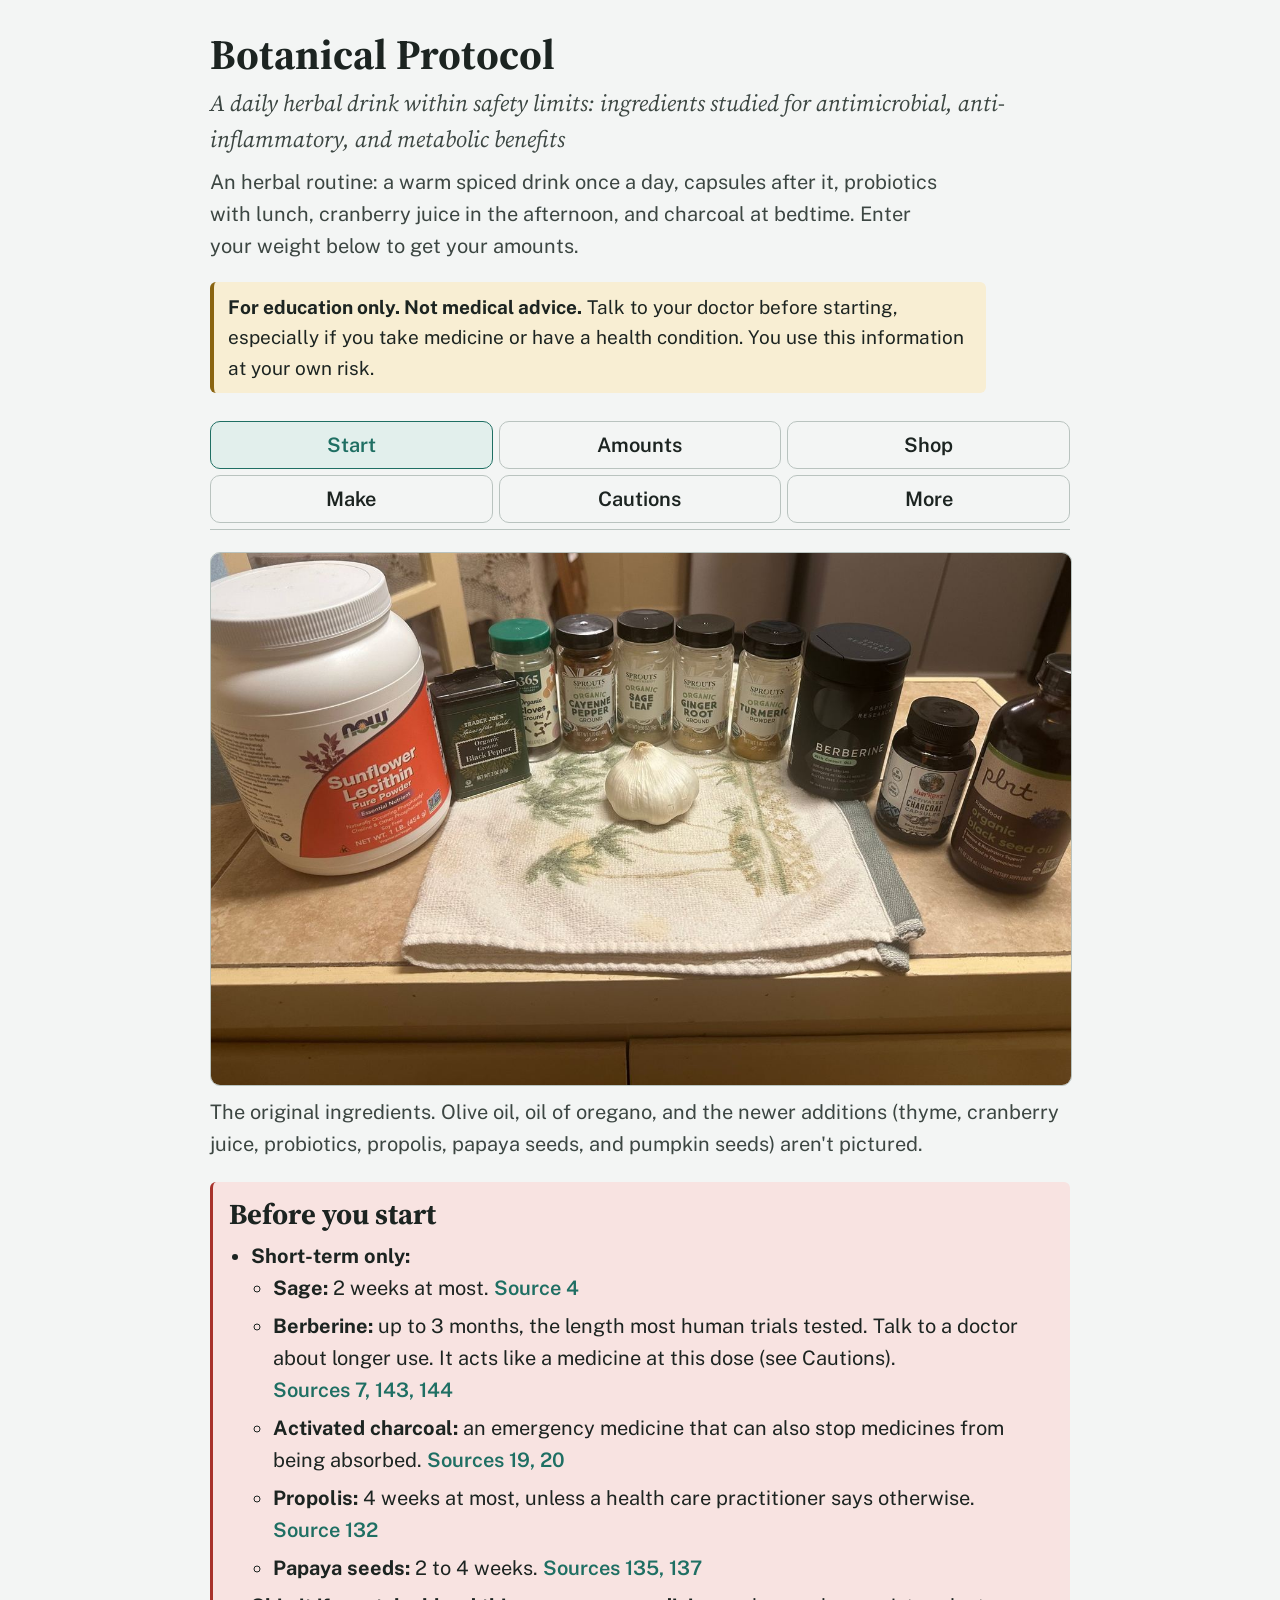
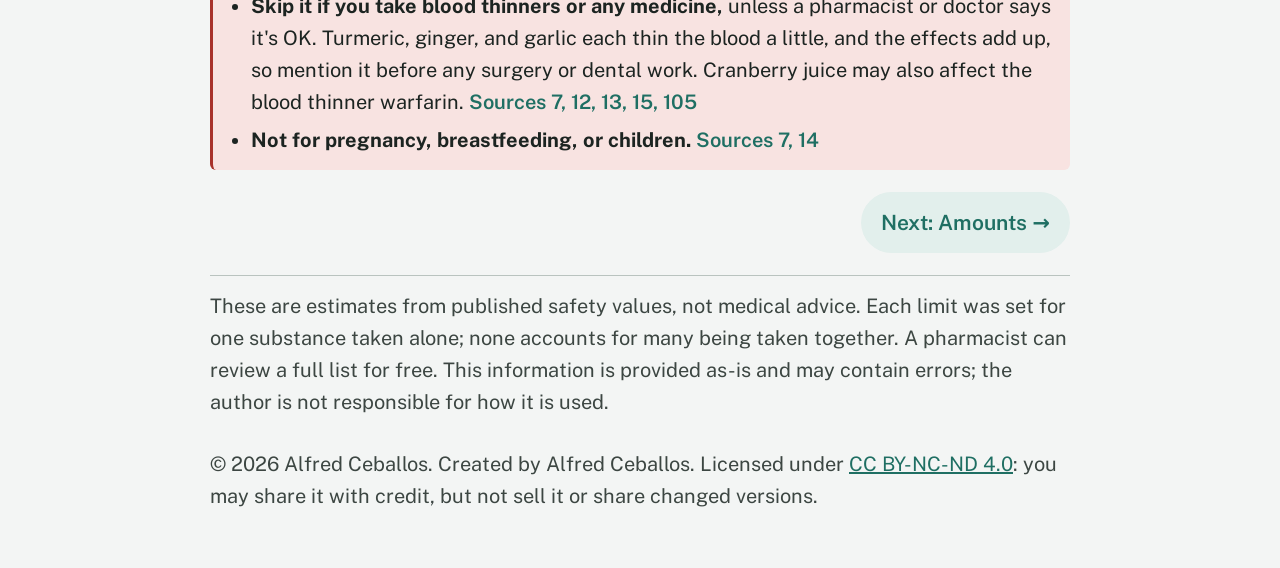
==== large-text.html @ ae33d04f "Remove the propolis mouse-data estimate and renumber sources Drops the Burdock (1998) 70 mg/day esti" ====
<!doctype html>
<html lang="en">
<head>
<meta charset="utf-8">
<meta name="viewport" content="width=device-width, initial-scale=1, viewport-fit=cover">
<style>:root{padding-top:env(safe-area-inset-top,0px);padding-bottom:env(safe-area-inset-bottom,0px)}body{margin:0}img{max-width:100%}[hidden]{display:none!important}</style>
<title>Botanical Protocol Large Text</title>
<meta name="claude:viewport-fit-sides" content="cover">
<link rel="preconnect" href="https://fonts.googleapis.com">
<link rel="preconnect" href="https://fonts.gstatic.com" crossorigin>
<link rel="stylesheet" href="https://fonts.googleapis.com/css2?family=Source+Serif+4:opsz,wght@8..60,600;8..60,700&family=Public+Sans:wght@400;500;600&family=JetBrains+Mono:wght@400;500&display=swap">
<style>
/* Layout: one narrow working column — weight control on top, summary, then one row per ingredient (input left, verdict right), sources at the end. */
:root {
  --bg: #f3f5f4;
  --surface: #ffffff;
  --fg: #1c2421;
  --muted: #5b6863;
  --line: #d9dfdc;
  --accent: #1f6f63;
  --accent-soft: #e2efec;
  --ok: #2f7d4a; --ok-bg: #e4f2e8;
  --near: #8a6410; --near-bg: #f8eed3;
  --over: #a8322b; --over-bg: #f8e3e1;
  --none: #5a4a8a; --none-bg: #ebe7f5;
  --food: #5b6863; --food-bg: #eceeed;
  --f-display: "Source Serif 4", Georgia, "Times New Roman", serif;
  --f-body: "Public Sans", system-ui, -apple-system, "Segoe UI", sans-serif;
  --f-mono: "JetBrains Mono", ui-monospace, Menlo, Consolas, monospace;
}
@media (prefers-color-scheme: dark) { :root:not([data-theme="light"]) {
  --bg: #121715; --surface: #1a211e; --fg: #e4ebe8; --muted: #9aa8a2; --line: #2c3632;
  --accent: #5fbfae; --accent-soft: #1f2f2b;
  --ok: #7fcf98; --ok-bg: #1d3125; --near: #e3bd5e; --near-bg: #3a3018;
  --over: #f08a82; --over-bg: #3d1f1d; --none: #b7a6ee; --none-bg: #2a2440;
  --food: #9aa8a2; --food-bg: #242c29; color-scheme: dark } }
:root[data-theme="dark"] {
  --bg: #121715; --surface: #1a211e; --fg: #e4ebe8; --muted: #9aa8a2; --line: #2c3632;
  --accent: #5fbfae; --accent-soft: #1f2f2b;
  --ok: #7fcf98; --ok-bg: #1d3125; --near: #e3bd5e; --near-bg: #3a3018;
  --over: #f08a82; --over-bg: #3d1f1d; --none: #b7a6ee; --none-bg: #2a2440;
  --food: #9aa8a2; --food-bg: #242c29; color-scheme: dark }

body { background: var(--bg); color: var(--fg); font-family: var(--f-body); font-size: 15px; line-height: 1.5; }
.wrap { max-width: 860px; margin: 0 auto; padding-block: 28px 56px; padding-left: max(16px, env(safe-area-inset-left, 0px)); padding-right: max(16px, env(safe-area-inset-right, 0px)); display: grid; gap: 22px; }
h1 { font-family: var(--f-display); font-size: clamp(1.7rem, 4vw, 2.3rem); line-height: 1.15; margin: 0; text-wrap: balance; }
h2 { font-family: var(--f-display); font-size: 1.25rem; margin: 0; }
p { margin: 0; }
.lede { color: var(--muted); max-width: 62ch; }
a { color: var(--accent); }
.mono { font-family: var(--f-mono); font-variant-numeric: tabular-nums; }

.weight { display: flex; flex-wrap: wrap; align-items: end; gap: 12px 20px; background: var(--surface); border: 1px solid var(--line); border-radius: 10px; padding: 16px; }
.field { display: grid; gap: 4px; }
.field label, .lbl { font-size: 0.72rem; letter-spacing: 0.08em; text-transform: uppercase; color: var(--muted); font-weight: 600; }
.stepper { display: inline-flex; align-items: stretch; }
.stepper input[type=number] { border-radius: 0; text-align: center; width: 5.2rem; -moz-appearance: textfield; appearance: textfield; }
.stepper input[type=number]::-webkit-inner-spin-button, .stepper input[type=number]::-webkit-outer-spin-button { -webkit-appearance: none; margin: 0; }
.stepbtn { font: inherit; font-size: 1.15rem; line-height: 1; min-width: 40px; min-height: 40px; border: 1px solid var(--line); background: var(--surface); color: var(--accent); cursor: pointer; padding: 0 10px; }
.stepbtn:first-child { border-radius: 6px 0 0 6px; border-right: 0; }
.stepbtn:last-child { border-radius: 0 6px 6px 0; border-left: 0; }
.stepbtn:hover { background: var(--accent-soft); }
.stepbtn:active { background: var(--accent-soft); }
input[type=number], select { font: inherit; font-family: var(--f-mono); font-size: 1rem; padding: 7px 10px; border: 1px solid var(--line); border-radius: 6px; background: var(--bg); color: var(--fg); width: 7.5rem; }
select { width: auto; }
input:focus-visible, select:focus-visible, button:focus-visible { outline: 2px solid var(--accent); outline-offset: 2px; }
.kgnote { color: var(--muted); font-size: 0.9rem; }
button.reset { font: inherit; font-size: 0.85rem; background: none; border: 1px solid var(--line); color: var(--fg); border-radius: 6px; padding: 7px 12px; cursor: pointer; }
button.reset:hover { border-color: var(--accent); }

.summary { display: flex; flex-wrap: wrap; gap: 8px; }
.alert { background: var(--over-bg); color: var(--fg); border-left: 3px solid var(--over); padding: 10px 14px; border-radius: 4px; font-size: 0.92rem; }
.alert strong { color: var(--over); }

.chip { display: inline-block; font-size: 0.75rem; font-weight: 600; padding: 2px 9px; border-radius: 999px; white-space: nowrap; }
.chip.ok { color: var(--ok); background: var(--ok-bg); }
.chip.near { color: var(--near); background: var(--near-bg); }
.chip.over { color: var(--over); background: var(--over-bg); }
.chip.none { color: var(--none); background: var(--none-bg); }
.chip.food { color: var(--food); background: var(--food-bg); }

.list { display: grid; gap: 0; background: var(--surface); border: 1px solid var(--line); border-radius: 10px; overflow: hidden; }
.row { display: grid; grid-template-columns: minmax(0, 15rem) minmax(0, 1fr); gap: 12px 24px; padding: 16px; border-top: 1px solid var(--line); }
.row:first-child { border-top: 0; }
.left { display: grid; gap: 6px; align-content: start; min-width: 0; }
.name { font-weight: 600; }
.compound { color: var(--muted); font-size: 0.85rem; }
.inrow { display: flex; align-items: center; gap: 8px; flex-wrap: wrap; }
.inrow input { width: 6rem; }
.unit { color: var(--muted); font-size: 0.9rem; }
.right { display: grid; gap: 8px; min-width: 0; }
.verdict { display: flex; align-items: baseline; gap: 10px; flex-wrap: wrap; }
.est { font-family: var(--f-mono); font-variant-numeric: tabular-nums; }
.lim { color: var(--muted); font-size: 0.88rem; }
.note { color: var(--muted); font-size: 0.86rem; max-width: 62ch; }
.src { font-size: 0.8rem; }

.bar { position: relative; height: 10px; background: var(--bg); border-radius: 5px; border: 1px solid var(--line); }
.bar .band { position: absolute; top: 0; bottom: 0; border-radius: 5px; opacity: 0.85; }
.bar .tick { position: absolute; top: -3px; bottom: -3px; width: 2px; background: var(--fg); border-radius: 1px; }
.bar .limit { position: absolute; top: -5px; bottom: -5px; width: 0; border-left: 2px dashed var(--muted); left: 66.6667%; }
.barlabels { display: flex; justify-content: space-between; font-size: 0.7rem; color: var(--muted); font-family: var(--f-mono); }
.barlabels span:nth-child(2) { position: relative; left: 16%; }

.steps { display: grid; gap: 14px; background: var(--surface); border: 1px solid var(--line); border-radius: 10px; padding: 18px; }
.steplist { margin: 0; padding-left: 1.4rem; display: grid; gap: 10px; max-width: 66ch; }
.steplist li::marker { font-family: var(--f-mono); color: var(--accent); font-weight: 500; }
.cautions { border-left: 3px solid var(--near); background: var(--near-bg); border-radius: 4px; padding: 12px 14px; display: grid; gap: 6px; }
.cautions h3 { margin: 0; font-size: 0.78rem; letter-spacing: 0.08em; text-transform: uppercase; color: var(--near); }
.cautions ul { margin: 0; padding-left: 1.1rem; display: grid; gap: 4px; font-size: 0.9rem; }
.sources { display: grid; gap: 10px; }
.cite { font-size: 0.78rem; color: var(--accent); white-space: nowrap; }
.buygrid { display: grid; grid-template-columns: repeat(auto-fit, minmax(min(100%, 220px), 1fr)); gap: 12px; }
.store { display: grid; gap: 4px; align-content: start; padding: 12px 14px; border: 1px solid var(--line); border-radius: 8px; background: var(--bg); }
.store ul { margin: 0; padding-left: 1.1rem; display: grid; gap: 3px; font-size: 0.92rem; }
.sources ol { margin: 0; padding-left: 1.2rem; display: grid; gap: 6px; font-size: 0.9rem; }
.how { font-size: 0.9rem; color: var(--muted); display: grid; gap: 6px; max-width: 70ch; }
.how table { border-collapse: collapse; font-size: 0.85rem; }
.how td, .how th { text-align: left; padding: 4px 12px 4px 0; border-bottom: 1px solid var(--line); }
.tablewrap { overflow-x: auto; }
.subtitle { font-family: var(--f-display); font-style: italic; font-size: 1.05rem; color: var(--muted); margin-top: -4px; }
.tag { display: inline-block; font-size: 0.68rem; font-weight: 600; letter-spacing: 0.04em; text-transform: uppercase; color: var(--near); background: var(--near-bg); border-radius: 4px; padding: 1px 6px; vertical-align: 2px; white-space: nowrap; }
.weightnote { font-size: 0.9rem; color: var(--accent); font-weight: 500; }
.before { display: grid; gap: 8px; border-left: 3px solid var(--over); background: var(--over-bg); border-radius: 6px; padding: 14px 16px; }
.before ul { margin: 0; padding-left: 1.1rem; display: grid; gap: 6px; }
.doses { display: grid; gap: 14px; }
.qty { color: var(--muted); font-family: var(--f-mono); font-size: 0.85rem; white-space: nowrap; }
.fold { border: 1px solid var(--line); border-radius: 10px; background: var(--surface); padding: 12px 16px; }
.fold > summary { cursor: pointer; font-family: var(--f-display); font-size: 1.15rem; font-weight: 600; color: var(--fg); }
.fold[open] > summary { margin-bottom: 10px; }
.rintro { display: grid; gap: 8px; font-size: 0.92rem; max-width: 70ch; margin-bottom: 12px; }
.legend { color: var(--muted); font-size: 0.85rem; line-height: 2; }
.rgrid { display: grid; gap: 12px; }
.rcard { border: 1px solid var(--line); border-radius: 8px; background: var(--bg); padding: 12px 14px; display: grid; gap: 8px; }
.rcard h3 { margin: 0; font-family: var(--f-display); font-size: 1.05rem; }
.rlist { list-style: none; margin: 0; padding: 0; display: grid; gap: 10px; }
.rlist li { display: grid; grid-template-columns: 5.2rem 4.6rem minmax(0, 1fr); gap: 4px 8px; align-items: start; font-size: 0.9rem; }
.rlist .topic { font-size: 0.72rem; letter-spacing: 0.06em; text-transform: uppercase; color: var(--muted); font-weight: 600; padding-top: 3px; }
.rlist .chip { justify-self: start; }
@media (max-width: 520px) { .rlist li { grid-template-columns: auto minmax(0, 1fr); } .rlist .finding { grid-column: 1 / -1; } }
.limits { display: grid; gap: 6px; background: var(--surface); border: 1px solid var(--line); border-radius: 10px; padding: 14px 16px; }
.limits h3 { margin: 0; font-family: var(--f-display); font-size: 1.1rem; }
.limits h4 { margin: 10px 0 0; font-size: 0.8rem; letter-spacing: 0.06em; text-transform: uppercase; color: var(--accent); }
.ltable { border-collapse: collapse; width: 100%; font-size: 0.9rem; }
.ltable th, .ltable td { text-align: left; vertical-align: top; padding: 8px 8px 8px 0; border-bottom: 1px solid var(--line); }
.ltable thead th { font-size: 0.72rem; letter-spacing: 0.06em; text-transform: uppercase; color: var(--muted); font-weight: 600; }
.ltable tr.grp th { padding-top: 14px; font-size: 0.78rem; color: var(--accent); font-weight: 600; border-bottom: 1px solid var(--accent-soft); }
.ltable .sub { font-size: 0.78rem; color: var(--muted); font-weight: 400; }
.ltable td:first-child { width: 45%; }
.lt3 td:first-child { width: 38%; }
.lt3 td:nth-child(2) { width: 24%; }
.calc .row { padding-inline: 0; }
.calc .list { border: 0; background: none; }
.sublist { margin: 4px 0 0; padding-left: 1.1rem; display: grid; gap: 4px; }
.serving { display: grid; gap: 10px; background: var(--accent-soft); border-radius: 8px; padding: 12px 14px; }
.sgroup ul { list-style: none; margin: 4px 0 0; padding: 0; display: grid; gap: 4px; }
.sgroup li { display: grid; grid-template-columns: 6rem minmax(0, 1fr); gap: 8px; }
.sgroup .amt { display: block; font-family: var(--f-mono); font-variant-numeric: tabular-nums; font-weight: 500; color: var(--fg); }
.serving .lbl { color: var(--accent); }
section.cautions { display: grid; gap: 8px; border-left: 3px solid var(--near); background: var(--near-bg); border-radius: 6px; padding: 14px 16px; }
section.cautions h2 { margin: 0; }
section.cautions ul { margin: 0; padding-left: 1.1rem; display: grid; gap: 6px; font-size: 0.92rem; }
a.src, .rlist a.src { display: inline-block; padding: 8px 6px; margin: -8px -6px; }
.photos { margin: 0; display: grid; gap: 10px; }
.photos img { display: block; max-width: 100%; height: auto; border-radius: 10px; border: 1px solid var(--line); background: var(--surface); }
.ph-main { width: 100%; }
.photos figcaption { font-size: 0.85rem; color: var(--muted); }
.ph-row { display: grid; grid-template-columns: minmax(0, 40%) minmax(0, 1fr); gap: 14px; align-items: center; }
.ph-side { width: 100%; }
.ph-cap { font-size: 0.9rem; color: var(--fg); }
@media (min-width: 760px) { .ph-row { grid-template-columns: 180px minmax(0, 1fr); } }
.topnotice { font-size: 0.95rem; max-width: 62ch; margin: 12px 0 0; padding: 10px 14px; background: var(--near-bg); border-left: 4px solid var(--near); border-radius: 6px; color: var(--fg); }
.credit { font-size: 0.85rem; color: var(--muted); margin-top: 8px; }
.disclaimer { font-size: 0.85rem; color: var(--muted); border-top: 1px solid var(--line); padding-top: 14px; }

@media (max-width: 620px) {
  .row { grid-template-columns: minmax(0, 1fr); }
}
@media (prefers-reduced-motion: no-preference) { .bar .band, .bar .tick { transition: left .2s, width .2s; } }

.topnav { min-width: 0; position: sticky; top: env(safe-area-inset-top, 0px); z-index: 20; background: var(--bg); border-bottom: 1px solid var(--line); padding: 6px 0; }
body::before { content: ""; position: fixed; inset: 0 0 auto; height: env(safe-area-inset-top, 0px); z-index: 30; background: var(--bg); }
.topnav ul { list-style: none; margin: 0; padding: 0; display: flex; justify-content: space-between; gap: 2px; overflow-x: auto; scrollbar-width: none; }
.topnav ul::-webkit-scrollbar { display: none; }
.topnav a, .topnav button { display: inline-flex; align-items: center; font: inherit; font-size: 0.82rem; font-weight: 600; color: var(--muted); text-decoration: none; padding: 0 6px; height: 40px; border-radius: 999px; white-space: nowrap; border: 0; background: none; cursor: pointer; }
.topnav a.on, .topnav button.on { background: var(--accent-soft); color: var(--accent); }
.topnav a:focus-visible, .topnav button:focus-visible { outline: 2px solid var(--accent); outline-offset: 1px; }
section[id], div[id="more"] { scroll-margin-top: calc(env(safe-area-inset-top, 0px) + 64px); }
.steplist { font-size: 1.02rem; }
.steplist li { line-height: 1.55; }
.sgroup li { font-size: 1rem; }
.totop { position: fixed; right: calc(16px + env(safe-area-inset-right, 0px)); bottom: calc(16px + env(safe-area-inset-bottom, 0px)); z-index: 25; width: 46px; height: 46px; border-radius: 50%; border: 1px solid var(--line); background: var(--surface); color: var(--accent); font-size: 1.3rem; box-shadow: 0 2px 10px rgba(0,0,0,.15); cursor: pointer; }
.js-tabs .panel:not(.show) { display: none; }
.panel { display: grid; gap: 22px; }
.morewrap { display: grid; gap: 22px; }
.morewrap > h2 { margin-bottom: -10px; }
.tabnext { justify-self: end; font: inherit; font-weight: 600; color: var(--accent); background: var(--accent-soft); border: 0; border-radius: 999px; padding: 10px 16px; cursor: pointer; }


/* ---- Large-text version ---- */
:root { --muted: #3c4642; --line: #b9c3bf; }
@media (prefers-color-scheme: dark) { :root:not([data-theme="light"]) { --muted: #c9d3cf; --line: #4a5752; } }
:root[data-theme="dark"] { --muted: #c9d3cf; --line: #4a5752; }
html { font-size: 20px; }
body { font-size: 20px; line-height: 1.6; }
h1 { font-size: 2.1rem; }
h2 { font-size: 1.45rem; }
.subtitle { font-size: 1.15rem; }
.credit, .note, .lim, .compound, .unit, .sub, .cite, .src, .legend, .photos figcaption, .disclaimer, .kgnote, .rlist li, .store ul, section.cautions ul, .before ul, .sublist { font-size: 1rem !important; }
.ltable, .ltable .sub { font-size: 1rem; }
.ltable thead th, .ltable tr.grp th, .lbl, .field label, .rlist .topic, .cautions h3, .limits h4 { font-size: 0.9rem !important; letter-spacing: 0.04em; }
.chip, .tag { font-size: 0.85rem !important; padding: 3px 10px; }
.cite, a.src { font-weight: 600; }
/* Navigation: two rows of large buttons instead of a scrolling strip */
.topnav ul { display: grid; grid-template-columns: repeat(3, minmax(0, 1fr)); gap: 6px; overflow: visible; }
.topnav a { justify-content: center; font-size: 1rem; height: 48px; padding: 0 4px; border: 1px solid var(--line); border-radius: 10px; color: var(--fg); }
.topnav a.on { border-color: var(--accent); }
section[id], div[id="more"] { scroll-margin-top: calc(env(safe-area-inset-top, 0px) + 130px); }
.topnav li { display: block; min-width: 0; }
.topnav a { display: flex; width: 100%; box-sizing: border-box; }
h1, h2, h3 { line-height: 1.25; }
/* Bigger controls */
.stepbtn { min-width: 52px; min-height: 52px; font-size: 1.5rem; }
.stepper input[type=number] { width: 5.5rem; font-size: 1.15rem; }
input[type=number], select, button.reset { font-size: 1.1rem; min-height: 52px; }
.tabnext { font-size: 1.05rem; padding: 14px 20px; }
.fold > summary { font-size: 1.25rem; padding: 6px 0; }
.totop { width: 56px; height: 56px; font-size: 1.6rem; }
/* Serving list: wider amount column */
.sgroup li { grid-template-columns: 7rem minmax(0, 1fr); font-size: 1.05rem; }
.steplist { font-size: 1.05rem; gap: 14px; }
/* Tables stack into cards on phones so nothing gets squeezed */
@media (max-width: 620px) {
  .ltable thead { display: none; }
  .ltable, .ltable tbody, .ltable tr, .ltable td { display: block; width: auto !important; }
  .ltable tr { padding: 12px 0; border-bottom: 1px solid var(--line); }
  .ltable td { border: 0; padding: 2px 0; }
  .ltable td:first-child { font-weight: 700; font-size: 1.05rem; }
  .lt3 tr { display: grid; grid-template-columns: 1fr 1fr; gap: 4px 12px; }
  .lt3 td:first-child { grid-column: 1 / -1; }
  .lt3 td:nth-child(2)::before { content: "Suggested"; }
  .lt3 td:nth-child(3)::before { content: "Maximum"; }
  .ltable:not(.lt3) td:nth-child(2)::before { content: "Suggested"; }
  .ltable td:nth-child(n+2)::before { display: block; font-size: 0.85rem; font-weight: 600; text-transform: uppercase; letter-spacing: 0.04em; color: var(--muted); }
  .rlist li { grid-template-columns: auto minmax(0, 1fr); }
  .rlist .finding { grid-column: 1 / -1; }
}

</style>
</head>
<body>

<div class="wrap">
  <header style="display:grid;gap:8px">
    <h1>Botanical Protocol</h1>
    <p class="subtitle">A daily herbal drink within safety limits: ingredients studied for antimicrobial, anti-inflammatory, and metabolic benefits</p>
    <p class="lede">An herbal routine: a warm spiced drink once a day, capsules after it, probiotics with lunch, cranberry juice in the afternoon, and charcoal at bedtime. Enter your weight below to get your amounts.</p>
    <p class="topnotice"><strong>For education only. Not medical advice.</strong> Talk to your doctor before starting, especially if you take medicine or have a health condition. You use this information at your own risk.</p>
  </header>
  <nav class="topnav" aria-label="Sections"><ul role="tablist"><li><a href="#start" data-tab="start" role="tab">Start</a></li><li><a href="#doses" data-tab="doses" role="tab">Amounts</a></li><li><a href="#buy" data-tab="buy" role="tab">Shop</a></li><li><a href="#instructions" data-tab="instructions" role="tab">Make</a></li><li><a href="#cautions" data-tab="cautions" role="tab">Cautions</a></li><li><a href="#more" data-tab="more" role="tab">More</a></li></ul></nav>
  <div class="panel" data-panel="start">
  <figure class="photos" aria-label="Ingredient photos">
    <img class="ph-main" src="[data-uri]" width="1400" height="865" alt="The protocol ingredients on a kitchen counter: sunflower lecithin, black pepper, ground cloves, cayenne, sage, ginger, turmeric, a garlic bulb, berberine, activated charcoal capsules, and black seed oil">
    <figcaption>The original ingredients. Olive oil, oil of oregano, and the newer additions (thyme, cranberry juice, probiotics, propolis, papaya seeds, and pumpkin seeds) aren't pictured.</figcaption>
  </figure>
  <section class="before" id="start" aria-label="Before you start">
    <h2>Before you start</h2>
    <ul>
      <li><strong>Short-term only:</strong>
        <ul class="sublist">
          <li><strong>Sage:</strong> 2 weeks at most. <span class="cite">Source 4</span></li>
          <li><strong>Berberine:</strong> up to 3 months, the length most human trials tested. Talk to a doctor about longer use. It acts like a medicine at this dose (see Cautions). <span class="cite">Sources 7, 143, 144</span></li>
          <li><strong>Activated charcoal:</strong> an emergency medicine that can also stop medicines from being absorbed. <span class="cite">Sources 19, 20</span></li>
          <li><strong>Propolis:</strong> 4 weeks at most, unless a health care practitioner says otherwise. <span class="cite">Source 132</span></li>
          <li><strong>Papaya seeds:</strong> 2 to 4 weeks. <span class="cite">Sources 135, 137</span></li>
        </ul>
      </li>
      <li><strong>Skip it if you take blood thinners or any medicine,</strong> unless a pharmacist or doctor says it's OK. Turmeric, ginger, and garlic each thin the blood a little, and the effects add up, so mention it before any surgery or dental work. Cranberry juice may also affect the blood thinner warfarin. <span class="cite">Sources 7, 12, 13, 15, 105</span></li>
      <li><strong>Not for pregnancy, breastfeeding, or children.</strong> <span class="cite">Sources 7, 14</span></li>
    </ul>
  </section>
  </div>

  <div class="panel" data-panel="doses">
  <section class="doses" id="doses">
    <div style="display:grid;gap:4px">
      <h2>Your weight and daily amounts</h2>
      <p class="lede">Enter your weight. Your amounts and the serving list in How to make it update to match.</p>
    </div>
  <noscript><p class="alert" style="border-left-color:var(--near);background:var(--near-bg)">Showing results for the default amounts at 150 lb. To change amounts, open this file in Safari or Chrome.</p></noscript>
  <section class="weight" aria-label="Body weight">
    <div class="field">
      <label for="w">Body weight</label>
      <input id="w" type="number" min="20" max="700" step="1" value="150">
    </div>
    <div class="field">
      <label for="wu">Unit</label>
      <select id="wu"><option value="lb" selected>lb</option><option value="kg">kg</option></select>
    </div>
    <p class="kgnote">= <span id="kg" class="mono">68.0</span> kg</p>
    <button class="reset" id="reset" type="button">Reset to defaults</button>
  </section>
  <section class="limits" aria-label="Your daily amounts">
    <h3>Your daily amounts</h3>
    <div class="tablewrap"><div id="limits"><!--pre:limits--><h4>Ingredients with a limit</h4><p class="note">Based on the weight above. Maximums assume the strongest spice, so they stay safe whatever the strength of your jar, and are rounded down to real spoon sizes. The suggested amount never goes above the maximum.</p><table class="ltable lt3"><thead><tr><th>Ingredient</th><th>Suggested daily amount</th><th>Daily maximum</th></tr></thead><tbody><tr><td>Turmeric <span class="cite">1, 2, 31</span></td><td><strong>1 tsp</strong></td><td><strong>1¼ tsp</strong><div class="sub">changes with your weight; black pepper boosts absorption, so this limit may need to be lower when they're combined</div></td></tr><tr><td>Clove <span class="cite">3, 25</span></td><td><strong>¼ tsp</strong></td><td><strong>½ tsp</strong><div class="sub">changes with your weight</div></td></tr><tr><td>Sage <span class="tag">Short-term</span> <span class="cite">4, 5</span></td><td><strong>⅛ tsp</strong></td><td><strong>¼ tsp</strong><div class="sub">2 weeks at most</div></td></tr></tbody></table><h4>Ingredients without an official limit</h4><p class="note">No official limit exists for these, so these are reasonable amounts, not limits.</p><table class="ltable"><thead><tr><th>Ingredient</th><th>Suggested daily amount</th></tr></thead><tbody><tr><td>Black pepper <span class="cite">6</span></td><td><strong>½ tsp</strong><div class="sub">normal food amount; boosts turmeric absorption</div></td></tr><tr><td>Cayenne <span class="cite">10, 30</span></td><td><strong>⅛–¼ tsp</strong><div class="sub">start with ⅛ tsp; burning or heartburn can start around ¼ tsp in sensitive people</div></td></tr><tr><td>Ginger <span class="cite">29</span></td><td><strong>½ tsp</strong><div class="sub">about 1 g, well tolerated in studies; heartburn became more common around 2 g a day</div></td></tr><tr><td>Black seed oil <span class="cite">8, 28</span></td><td><strong>1 tsp</strong><div class="sub">about 5 mL; the amount used in an 8-week trial</div></td></tr><tr><td>Oregano oil <span class="cite">9, 96</span></td><td><strong>Follow the label</strong><div class="sub">strength varies by brand; some also contain black seed oil and ginger, which add to the drink's amounts</div></td></tr><tr><td>Activated charcoal <span class="tag">Short-term</span> <span class="cite">19, 20</span></td><td><strong>Follow the label</strong><div class="sub">at bedtime, 2 hours from other doses</div></td></tr><tr><td>Garlic <span class="cite">12</span></td><td><strong>1 clove</strong><div class="sub">food amount</div></td></tr><tr><td>Olive or coconut oil <span class="cite">17</span></td><td><strong>1 tbsp</strong><div class="sub">food amount</div></td></tr><tr><td>Sunflower lecithin <span class="cite">27</span></td><td><strong>1 tbsp</strong><div class="sub">food amount</div></td></tr><tr><td>Thyme <span class="cite">26, 107, 109</span></td><td><strong>¾ tsp</strong><div class="sub">about 1 g; well below the European Medicines Agency's thyme tea amount (1–2 g, 3–4 times a day)</div></td></tr><tr><td>Berberine <span class="tag">3 months max</span> <span class="cite">7, 97, 143, 144</span></td><td><strong>500 mg</strong><div class="sub">one capsule. Acts like a medicine: drug-like effects begin at about 400 mg. No toxicity limit has been set for pure berberine; Europe's food safety agency (2026 draft) said no safe amount can be set yet</div></td></tr><tr><td>Propolis <span class="tag">4 weeks max</span> <span class="cite">132, 145, 147, 148</span></td><td><strong>1 serving</strong><div class="sub">follow the label (the product used here: 2 mL with 1,220 mg of liquid extract). No toxicity limit set; studies used 400–1,500 mg a day of powder or dry extract</div></td></tr><tr><td>S. boulardii <span class="cite">114, 119</span></td><td><strong>500 mg</strong><div class="sub">10 billion CFU, with lunch. No toxicity limit set; Health Canada allows labels up to 30 billion CFU (about 1,500 mg) for diarrhea from antibiotics</div></td></tr><tr><td>Lactobacillus plantarum <span class="cite">122, 124</span></td><td><strong>Follow the label</strong><div class="sub">with lunch; studies used 1–10 billion CFU a day. Results depend on the strain, so look for a named one, such as 299v</div></td></tr><tr><td>Pumpkin seeds <span class="cite">140</span></td><td><strong>Up to 20 g</strong><div class="sub">about 2½ tbsp shelled seeds, with lunch; the European Medicines Agency's daily amount for pumpkin seed</div></td></tr><tr><td>Cranberry juice <span class="cite">98, 99</span></td><td><strong>1 cup (8 oz)</strong><div class="sub">pure cranberry juice, no added sugar, no blends, in the afternoon; the FDA's amount for urinary tract infections</div></td></tr><tr><td>Papaya seeds <span class="tag">4 weeks max</span> <span class="cite">135</span></td><td><strong>10 g ground dried</strong><div class="sub">about 4 tsp (an estimate; weigh if you can), or roughly 20–30 g fresh seeds, in the morning, for 2 to 4 weeks; the amount used daily in a Kenyan trial</div></td></tr></tbody></table><!--/pre:limits--></div></div>
  </section>
  </section>
  </div>

  <div class="panel" data-panel="buy">
  <section class="steps" id="buy">
    <h2>Shopping list</h2>
    <p class="lede">Choose organic for everything. Not connected to or paid by any brand or store named here.</p>
    <div class="buygrid">
      <div class="store">
        <div class="lbl">Sprouts (organic Sprouts brand)</div>
        <ul>
          <li>Turmeric powder</li>
          <li>Black pepper</li>
          <li>Cayenne pepper</li>
          <li>Ginger powder</li>
          <li>Clove powder</li>
          <li>Sage powder <span class="tag">Short-term only</span></li>
          <li>Unrefined extra virgin olive oil or unrefined extra virgin coconut oil</li>
          <li>Fresh garlic</li>
          <li>Ground thyme</li>
          <li>Pure cranberry juice (100% cranberry, no added sugar, no blends)</li>
          <li>Papaya (for the seeds) <span class="tag">4 weeks max</span></li>
        </ul>
      </div>
      <div class="store">
        <div class="lbl">Vitamin Shoppe</div>
        <ul>
          <li>Sunflower lecithin (granules or powder)</li>
          <li>Organic black seed oil</li>
          <li>Activated charcoal <span class="tag">Short-term only</span></li>
        </ul>
      </div>
      <div class="store">
        <div class="lbl">Amazon</div>
        <ul>
          <li>Berberine (Solaray Berberine 500 mg) <span class="tag">3 months max</span></li>
          <li>Oregano oil (Sports Research Oil of Oregano with Black Cumin)</li>
          <li>Propolis (Vimergy Organic PropolisPure, liquid) <span class="tag">4 weeks max</span></li>
          <li>S. boulardii</li>
          <li>Lactobacillus plantarum (look for a named strain, such as 299v)</li>
        </ul>
      </div>
      <div class="store">
        <div class="lbl">Costco</div>
        <ul>
          <li>Organic pumpkin seeds</li>
        </ul>
      </div>
    </div>
  </section>
  </div>

  <div class="panel" data-panel="instructions">
  <section class="steps" id="instructions">
    <div style="display:grid;gap:4px">
      <h2>How to make it</h2>
      <p class="lede">Once a day. Take it with or without food.</p>
    </div>
    <div class="serving" id="serving"><!--pre:serving--><div class="sgroup"><div class="lbl">Your serving · in the cup</div><ul><li><span class="amt">1 tsp</span><span>turmeric powder</span></li><li><span class="amt">½ tsp</span><span>black pepper</span></li><li><span class="amt">⅛ tsp</span><span>cayenne pepper</span></li><li><span class="amt">½ tsp</span><span>ginger powder</span></li><li><span class="amt">¼ tsp</span><span>clove powder</span></li><li><span class="amt">⅛ tsp</span><span>sage powder <span class="tag">Short-term</span></span></li><li><span class="amt">¾ tsp</span><span>ground thyme</span></li><li><span class="amt">1 tbsp</span><span>sunflower lecithin (granules or powder)</span></li><li><span class="amt">1 tbsp</span><span>olive oil (or coconut oil)</span></li><li><span class="amt">1 tsp</span><span>black seed oil</span></li><li><span class="amt">1 cup</span><span>warm water, about 100°F (38°C)</span></li><li><span class="amt">1 clove</span><span>fresh garlic</span></li></ul></div><div class="sgroup"><div class="lbl">Right after the drink</div><ul><li><span class="amt">500 mg</span><span>berberine (one capsule) <span class="tag">3 months max</span></span></li><li><span class="amt">2 softgels</span><span>oregano oil (or as the label says)</span></li><li><span class="amt">1 serving</span><span>propolis liquid extract (2 mL) <span class="tag">4 weeks max</span></span></li><li><span class="amt">10 g</span><span>ground dried papaya seeds (about 4 tsp), or roughly 20–30 g fresh, blended into a smoothie <span class="tag">2–4 weeks</span></span></li></ul></div><div class="sgroup"><div class="lbl">With lunch · at least 4 hours after the drink</div><ul><li><span class="amt">500 mg</span><span>S. boulardii, capsule swallowed whole</span></li><li><span class="amt">1 capsule</span><span>Lactobacillus plantarum (or as the label says)</span></li><li><span class="amt">Up to 20 g</span><span>pumpkin seeds (about 2½ tbsp)</span></li></ul></div><div class="sgroup"><div class="lbl">Mid-afternoon</div><ul><li><span class="amt">1 cup</span><span>pure cranberry juice (8 oz)</span></li></ul></div><div class="sgroup"><div class="lbl">At bedtime</div><ul><li><span class="amt">2 capsules</span><span>activated charcoal, with a full glass of water <span class="tag">Short-term</span></span></li></ul></div><p class="note">Amounts match the weight entered above.</p><!--/pre:serving--></div>
    <ol class="steplist">
      <li><strong>Crush the garlic.</strong> Crush 1 clove and let it sit for 10 minutes. Researchers suggest this wait lets more of garlic's active compounds form. <span class="cite">Source 18</span></li>
      <li><strong>Combine the powders.</strong> Put the powders and sunflower lecithin from your serving list in a cup.</li>
      <li><strong>Make the slurry.</strong> Add the olive (or coconut) oil and black seed oil with a splash of the warm water. Stir into a smooth paste.</li>
      <li><strong>Add warm water.</strong> Pour in the rest of about 1 cup of warm water, ideally from a tea kettle, at about 100°F (38°C). It should feel warm, not hot, on your wrist. Stir well.</li>
      <li><strong>Add the garlic.</strong> Chop the rested garlic and stir it into the warm drink.</li>
      <li><strong>Drink right away.</strong> Stir as you drink, since the powders sink quickly.</li>
      <li><strong>Take the capsules and propolis.</strong> After the slurry, swallow the berberine capsule and oregano oil softgels whole, and take one serving of the propolis liquid.</li>
      <li><strong>Papaya seeds, for 2 to 4 weeks.</strong> Blend 10 g of ground dried seeds (about 4 tsp, an estimate; weigh if you can) or roughly 20 to 30 g of fresh, moist seeds into a smoothie in the morning, away from the probiotics. Stop after 4 weeks at most. <span class="cite">Source 135</span></li>
      <li><strong>With lunch, take the probiotics.</strong> At least 4 hours after the drink, swallow the S. boulardii and Lactobacillus plantarum capsules whole with a meal. A meal with some fat and fiber helps them survive, for example beans, oats, onions, or a banana with peanut butter. Eat the pumpkin seeds plain, in a smoothie, or as a snack. No study has tested these herbs with probiotics, so they're kept at least 4 hours apart to be safe. <span class="cite">Sources 128, 140</span></li>
      <li><strong>Mid-afternoon, drink the cranberry juice.</strong> One cup (8 oz) of pure cranberry juice, at least 2 hours before the bedtime charcoal. <span class="cite">Source 98</span></li>
      <li><strong>At bedtime, take the charcoal.</strong> Swallow the activated charcoal capsules with a full glass of water. Keep them at least 2 hours away from the morning dose, the lunch capsules, the cranberry juice, and any medicines, since charcoal can stop them from being absorbed. <span class="cite">Sources 19, 20</span></li>

    </ol>
  </section>
  </div>

  <div class="panel" data-panel="cautions">
  <section class="cautions" id="cautions">
    <h2>Cautions</h2>
    <ul>
      <li>If it upsets your stomach, take it with food. France's food safety agency lists stomach upset as a berberine risk. <span class="cite">Source 7</span></li>
      <li>Charcoal turns stools black, which can hide black stools caused by stomach bleeding. Watch instead for dizziness, weakness, stomach pain, or vomit that looks like blood or coffee grounds. <span class="cite">Sources 19, 21</span></li>
      <li>Stop and get checked for yellow skin or eyes (a possible sign of liver trouble), or severe stomach pain or vomiting. <span class="cite">Sources 12, 14, 30</span></li>
      <li><strong>Berberine acts like a medicine.</strong> France's food safety agency (ANSES) says drug-like effects, such as lower blood sugar, begin at about 400 mg a day, and the 500 mg dose is above that. Don't take it if you're pregnant, breastfeeding, or under 18, or have diabetes or liver or heart conditions, unless a doctor says it's OK. It can change how your body handles many medicines, so ask a pharmacist first if you take any. Black seed oil and propolis also lower blood sugar, and the effects can add up. Talk to a doctor before using it longer than 3 months. <span class="cite">Sources 7, 86, 143, 144, 147</span></li>
      <li><strong>Allergies:</strong> skip thyme if you're allergic to the mint family (oregano, sage, basil, lavender). Skip propolis if you're allergic to bees, bee products, poplar, or Peru balsam; reactions are more likely with asthma or eczema. Stop and get help right away for wheezing or swelling of the face, lips, or throat. <span class="cite">Sources 107, 132, 133</span></li>
      <li><strong>Probiotics (S. boulardii, Lactobacillus plantarum):</strong> skip them if you have a weak immune system, a central line (a tube into a vein), or a serious illness. Swallow the capsules whole, and don't open them near anyone who is seriously ill, since the yeast can spread through the air. Stop if stomach upset lasts more than 3 days. <span class="cite">Sources 119, 120, 121, 127</span></li>
      <li><strong>Cranberry juice:</strong> ask a doctor first if you've had kidney stones. It doesn't replace treatment: if you think you have a urinary tract infection, see a doctor. <span class="cite">Sources 105, 106</span></li>
      <li><strong>Papaya seeds:</strong> not in pregnancy (seed extract caused miscarriage in rats). Men trying to conceive should skip them or keep the course short (long-term seed extract stopped sperm production in monkeys, which recovered after stopping). Not for young children without a doctor. <span class="cite">Sources 137, 138</span></li>
      <li><strong>Pumpkin seeds:</strong> large amounts can cause bloating or loose stools. <span class="cite">Source 140</span></li>
    </ul>
  </section>
  </div>

  <div class="panel" data-panel="more">
  <div id="more" class="morewrap">
    <h2>More</h2>
  <details class="fold research" id="research">
    <summary>What the research shows</summary>
    <div class="rintro">
      <p><strong>Most of this research is lab or animal work. It hasn't shown that this protocol treats infections in people.</strong> Lab results often use far stronger amounts than reach the body after swallowing.</p>
      <p class="legend"><span class="chip ok">Human</span> tested in people &nbsp; <span class="chip near">Animal</span> tested in animals &nbsp; <span class="chip none">Lab</span> tested on germs or cells in a dish</p>
    </div>
    <div class="rgrid">
      <div class="rcard">
        <h3>Berberine</h3>
        <ul class="rlist">
          <li><span class="topic">Parasites</span><span class="chip ok">Human</span><span class="finding">Two early non-randomized studies (1972, 1975) reported activity against <i>Giardia</i>, a gut parasite. A later review rated the giardiasis research overall as very poor quality. <a class="src" href="https://pubmed.ncbi.nlm.nih.gov/1096596/" target="_blank" rel="noopener">Source 32</a></span></li>
          <li><span class="topic">Parasites</span><span class="chip none">Lab</span><span class="finding">Damaged <i>Giardia</i>, <i>Entamoeba</i>, and <i>Trichomonas</i> parasites in lab cultures. <a class="src" href="https://pubmed.ncbi.nlm.nih.gov/1796883/" target="_blank" rel="noopener">Source 33</a></span></li>
          <li><span class="topic">Viruses</span><span class="chip near">Animal</span><span class="finding">Reduced flu virus in infected mice and in cell cultures. <a class="src" href="https://pubmed.ncbi.nlm.nih.gov/21660679/" target="_blank" rel="noopener">Source 34</a></span></li>
          <li><span class="topic">Bacteria</span><span class="chip ok">Human</span><span class="finding">Randomized trial, 165 adults: a single 400 mg dose reduced stool volume in <i>E. coli</i> diarrhea. The effect on cholera was slight. <a class="src" href="https://pubmed.ncbi.nlm.nih.gov/3549923/" target="_blank" rel="noopener">Source 35</a></span></li>
          <li><span class="topic">Bacteria</span><span class="chip ok">Human</span><span class="finding">Review of 13 trials (2,048 people): adding berberine to standard antibiotics raised <i>H. pylori</i> cure rates. The reviewers rated the trials' quality as low. <a class="src" href="https://onlinelibrary.wiley.com/doi/10.1155/2018/8716910" target="_blank" rel="noopener">Source 36</a></span></li>
          <li><span class="topic">Fungi</span><span class="chip none">Lab</span><span class="finding">Made fluconazole (an antifungal drug) work again against resistant <i>Candida</i> yeast in lab tests. <a class="src" href="https://pubmed.ncbi.nlm.nih.gov/16495278/" target="_blank" rel="noopener">Source 37</a></span></li>
          <li><span class="topic">Biofilm</span><span class="chip none">Lab</span><span class="finding">Blocked <i>Staph aureus</i> biofilm behavior in lab tests. <a class="src" href="https://pubmed.ncbi.nlm.nih.gov/36178801/" target="_blank" rel="noopener">Source 38</a></span></li>
        </ul>
      </div>
      <div class="rcard">
        <h3>Oregano oil (carvacrol)</h3>
        <ul class="rlist">
          <li><span class="topic">Parasites</span><span class="chip ok">Human</span><span class="finding">Small 2000 study of 14 adults with gut parasites, with no comparison group. Parasites cleared in some after 6 weeks of emulsified oregano oil. <a class="src" href="https://pubmed.ncbi.nlm.nih.gov/10815019/" target="_blank" rel="noopener">Source 39</a></span></li>
          <li><span class="topic">Viruses</span><span class="chip none">Lab</span><span class="finding">Oregano oil and carvacrol inactivated a norovirus stand-in (murine norovirus) in lab tests. <a class="src" href="https://pubmed.ncbi.nlm.nih.gov/24779581/" target="_blank" rel="noopener">Source 40</a></span></li>
          <li><span class="topic">Bacteria</span><span class="chip none">Lab</span><span class="finding">Killed <i>Staph aureus</i> and <i>Staph epidermidis</i> in lab tests. <a class="src" href="https://pubmed.ncbi.nlm.nih.gov/17374894/" target="_blank" rel="noopener">Source 41</a></span></li>
          <li><span class="topic">Fungi</span><span class="chip near">Animal</span><span class="finding">Carvacrol reduced <i>Candida</i> yeast in lab tests and in infected rats. <a class="src" href="https://pubmed.ncbi.nlm.nih.gov/15720571/" target="_blank" rel="noopener">Source 42</a></span></li>
          <li><span class="topic">Biofilm</span><span class="chip none">Lab</span><span class="finding">Oregano oil and carvacrol broke down <i>Staph</i> biofilms in lab tests. <a class="src" href="https://pubmed.ncbi.nlm.nih.gov/17374894/" target="_blank" rel="noopener">Source 41</a></span></li>
        </ul>
      </div>
      <div class="rcard">
        <h3>Garlic</h3>
        <ul class="rlist">
          <li><span class="topic">Parasites</span><span class="chip near">Animal</span><span class="finding">Garlic compounds killed <i>Giardia</i> in lab tests and reduced infection in infected animals. <a class="src" href="https://pubmed.ncbi.nlm.nih.gov/30374433/" target="_blank" rel="noopener">Source 43</a></span></li>
          <li><span class="topic">Viruses</span><span class="chip ok">Human</span><span class="finding">Cochrane review: one trial (146 people). Not enough evidence that garlic prevents or treats colds. <a class="src" href="https://primarycare.cochrane.org/sites/primarycare.cochrane.org/files/public/uploads/pearls/206_Insufficient%20evidence%20for%20garlic%20in%20prevention%20or%20treatment%20of%20the%20common%20cold.pdf" target="_blank" rel="noopener">Source 44</a></span></li>
          <li><span class="topic">Bacteria</span><span class="chip ok">Human</span><span class="finding">Garlic alone did not clear <i>H. pylori</i> in a human trial. <a class="src" href="https://pubmed.ncbi.nlm.nih.gov/10235193/" target="_blank" rel="noopener">Source 45</a></span></li>
          <li><span class="topic">Bacteria</span><span class="chip ok">Human</span><span class="finding">Review of trials: allicin added to standard antibiotics for <i>H. pylori</i>. <a class="src" href="https://pubmed.ncbi.nlm.nih.gov/31660038/" target="_blank" rel="noopener">Source 46</a></span></li>
          <li><span class="topic">Fungi</span><span class="chip ok">Human</span><span class="finding">As a skin cream, ajoene (a garlic compound) was tested against athlete's foot alongside the antifungal terbinafine. This was a cream, not garlic eaten. <a class="src" href="https://pubmed.ncbi.nlm.nih.gov/11050588/" target="_blank" rel="noopener">Source 47</a></span></li>
          <li><span class="topic">Biofilm</span><span class="chip ok">Human</span><span class="finding">Small pilot trial in cystic fibrosis: garlic capsules showed no clear benefit against <i>Pseudomonas</i>. <a class="src" href="https://pubmed.ncbi.nlm.nih.gov/20306535/" target="_blank" rel="noopener">Source 48</a></span></li>
          <li><span class="topic">Biofilm</span><span class="chip near">Animal</span><span class="finding">Garlic extract blocked bacterial signaling and helped mice clear <i>Pseudomonas</i> lung infections faster. <a class="src" href="https://pubmed.ncbi.nlm.nih.gov/16339933/" target="_blank" rel="noopener">Source 49</a></span></li>
        </ul>
      </div>
      <div class="rcard">
        <h3>Clove (eugenol)</h3>
        <ul class="rlist">
          <li><span class="topic">Parasites</span><span class="chip none">Lab</span><span class="finding">Clove oil and eugenol damaged <i>Giardia</i> in lab tests. <a class="src" href="https://pubmed.ncbi.nlm.nih.gov/21272580" target="_blank" rel="noopener">Source 50</a></span></li>
          <li><span class="topic">Viruses</span><span class="chip near">Animal</span><span class="finding">Eugenol slowed herpes virus in cell cultures and in mice. <a class="src" href="https://pubmed.ncbi.nlm.nih.gov/11054837/" target="_blank" rel="noopener">Source 51</a></span></li>
          <li><span class="topic">Bacteria</span><span class="chip none">Lab</span><span class="finding">Clove bud oil killed <i>Staph aureus</i> in lab tests. <a class="src" href="https://pubmed.ncbi.nlm.nih.gov/27617990/" target="_blank" rel="noopener">Source 52</a></span></li>
          <li><span class="topic">Fungi</span><span class="chip near">Animal</span><span class="finding">Clove given by mouth protected mice from oral and gut <i>Candida</i> infections. <a class="src" href="https://pubmed.ncbi.nlm.nih.gov/15711533/" target="_blank" rel="noopener">Source 53</a></span></li>
          <li><span class="topic">Biofilm</span><span class="chip none">Lab</span><span class="finding">Eugenol acted against <i>Candida auris</i> biofilms in lab tests. <a class="src" href="https://pubmed.ncbi.nlm.nih.gov/41623123/" target="_blank" rel="noopener">Source 54</a></span></li>
        </ul>
      </div>
      <div class="rcard">
        <h3>Black seed oil (thymoquinone)</h3>
        <ul class="rlist">
          <li><span class="topic">Parasites</span><span class="chip near">Animal</span><span class="finding">Black seed oil by mouth reduced schistosome worm infection in mice. <a class="src" href="https://pubmed.ncbi.nlm.nih.gov/27630048/" target="_blank" rel="noopener">Source 55</a></span></li>
          <li><span class="topic">Viruses</span><span class="chip ok">Human</span><span class="finding">Small study in hepatitis C patients in Egypt reported improvements while taking black seed. No placebo group. <a class="src" href="https://pubmed.ncbi.nlm.nih.gov/23674855/" target="_blank" rel="noopener">Source 56</a></span></li>
          <li><span class="topic">Bacteria</span><span class="chip ok">Human</span><span class="finding">Clinical trial: black seed plus an acid reducer cleared <i>H. pylori</i> in some patients, compared with standard triple therapy. <a class="src" href="https://pubmed.ncbi.nlm.nih.gov/20616418/" target="_blank" rel="noopener">Source 57</a></span></li>
          <li><span class="topic">Fungi</span><span class="chip none">Lab</span><span class="finding">Black seed and thymoquinone acted against skin fungi in lab tests. <a class="src" href="https://pubmed.ncbi.nlm.nih.gov/25442918/" target="_blank" rel="noopener">Source 58</a></span></li>
          <li><span class="topic">Biofilm</span><span class="chip none">Lab</span><span class="finding">Thymoquinone blocked bacterial biofilm formation in lab tests. <a class="src" href="https://pubmed.ncbi.nlm.nih.gov/21489272/" target="_blank" rel="noopener">Source 59</a></span></li>
        </ul>
      </div>
      <div class="rcard">
        <h3>Turmeric (curcumin)</h3>
        <ul class="rlist">
          <li><span class="topic">Parasites</span><span class="chip near">Animal</span><span class="finding">Review of mouse studies: curcumin reduced malaria parasites in mice. <a class="src" href="https://pubmed.ncbi.nlm.nih.gov/35293297/" target="_blank" rel="noopener">Source 60</a></span></li>
          <li><span class="topic">Parasites</span><span class="chip near">Animal</span><span class="finding">Turmeric and ginger extracts reduced <i>Giardia</i> in lab tests and in infected animals. <a class="src" href="https://pubmed.ncbi.nlm.nih.gov/26984104/" target="_blank" rel="noopener">Source 61</a></span></li>
          <li><span class="topic">Viruses</span><span class="chip none">Lab</span><span class="finding">Curcumin blocked the COVID-19 virus in cell cultures. <a class="src" href="https://pubmed.ncbi.nlm.nih.gov/34833991/" target="_blank" rel="noopener">Source 62</a></span></li>
          <li><span class="topic">Bacteria</span><span class="chip ok">Human</span><span class="finding">A curcumin-based one-week therapy failed to clear <i>H. pylori</i> in people. <a class="src" href="https://pubmed.ncbi.nlm.nih.gov/17493004/" target="_blank" rel="noopener">Source 63</a></span></li>
          <li><span class="topic">Fungi</span><span class="chip none">Lab</span><span class="finding">Turmeric extract acted against <i>Candida</i> yeast and its biofilms in lab tests. <a class="src" href="https://pubmed.ncbi.nlm.nih.gov/42409910/" target="_blank" rel="noopener">Source 64</a></span></li>
          <li><span class="topic">Biofilm</span><span class="chip none">Lab</span><span class="finding">Curcumin blocked biofilm formation by urinary-tract bacteria in lab tests. <a class="src" href="https://pubmed.ncbi.nlm.nih.gov/24262582/" target="_blank" rel="noopener">Source 65</a></span></li>
        </ul>
      </div>
      <div class="rcard">
        <h3>Ginger</h3>
        <ul class="rlist">
          <li><span class="topic">Parasites</span><span class="chip near">Animal</span><span class="finding">Ginger reduced schistosome worm infection in mice. <a class="src" href="https://pubmed.ncbi.nlm.nih.gov/21327992/" target="_blank" rel="noopener">Source 66</a></span></li>
          <li><span class="topic">Viruses</span><span class="chip none">Lab</span><span class="finding">Fresh ginger (not dried) blocked RSV, a cold-like virus, in human airway cells. Dried ginger, used in this protocol, did not work as well. <a class="src" href="https://pubmed.ncbi.nlm.nih.gov/23123794/" target="_blank" rel="noopener">Source 67</a></span></li>
          <li><span class="topic">Bacteria</span><span class="chip near">Animal</span><span class="finding">Ginger extract lowered <i>H. pylori</i> levels in infected gerbils. <a class="src" href="https://pubmed.ncbi.nlm.nih.gov/20376296/" target="_blank" rel="noopener">Source 68</a></span></li>
          <li><span class="topic">Fungi</span><span class="chip none">Lab</span><span class="finding">Gingerols blocked <i>Candida</i> growth and biofilms in lab tests. <a class="src" href="https://pubmed.ncbi.nlm.nih.gov/30211127/" target="_blank" rel="noopener">Source 69</a></span></li>
          <li><span class="topic">Biofilm</span><span class="chip none">Lab</span><span class="finding">Ginger extract blocked <i>Pseudomonas</i> biofilm formation in lab tests. <a class="src" href="https://pubmed.ncbi.nlm.nih.gov/24086697" target="_blank" rel="noopener">Source 70</a></span></li>
        </ul>
      </div>
      <div class="rcard">
        <h3>Thyme (thymol)</h3>
        <ul class="rlist">
          <li><span class="topic">Parasites</span><span class="chip near">Animal</span><span class="finding">Thyme extract by mouth cut <i>Trichinella</i> worms in mice: 79% fewer adult worms in the gut and 71% fewer larvae in muscle. The drug albendazole did better (94% and 91%). <a class="src" href="https://pmc.ncbi.nlm.nih.gov/articles/PMC4708024/" target="_blank" rel="noopener">Source 110</a></span></li>
          <li><span class="topic">Parasites</span><span class="chip near">Animal</span><span class="finding">Thyme extract by mouth sharply cut <i>Cryptosporidium</i>, a diarrhea-causing gut parasite, in rats, whether given before or after infection. <a class="src" href="https://link.springer.com/article/10.1007/s11259-022-10025-6" target="_blank" rel="noopener">Source 111</a></span></li>
          <li><span class="topic">Bacteria</span><span class="chip near">Animal</span><span class="finding">Thymol by mouth protected mice from a deadly <i>Salmonella</i> gut infection: 70% were alive at day 9, against none untreated. The doses were far higher than the thymol in ¾ tsp of thyme. <a class="src" href="https://www.frontiersin.org/articles/10.3389/fmicb.2018.01022/full" target="_blank" rel="noopener">Source 112</a></span></li>
          <li><span class="topic">Viruses</span><span class="chip none">Lab</span><span class="finding">Thymol slowed flu viruses and the COVID-19 virus in cell cultures. <a class="src" href="https://pubmed.ncbi.nlm.nih.gov/40596436/" target="_blank" rel="noopener">Source 113</a></span></li>
          <li><span class="topic">Biofilm</span><span class="chip none">Lab</span><span class="finding">Thymol broke down <i>Staph</i> biofilms in lab tests. <a class="src" href="https://pubmed.ncbi.nlm.nih.gov/17374894/" target="_blank" rel="noopener">Source 41</a></span></li>
        </ul>
      </div>
      <div class="rcard">
        <h3>Cranberry</h3>
        <ul class="rlist">
          <li><span class="topic">Bacteria</span><span class="chip ok">Human</span><span class="finding">Cochrane review of 50 trials (8,857 people): cranberry products cut urinary tract infections by about 30%. They helped women with repeat infections, children, and people after bladder procedures, but not pregnant women or nursing home residents. <a class="src" href="https://www.cochrane.org/CD001321/" target="_blank" rel="noopener">Source 99</a></span></li>
          <li><span class="topic">Bacteria</span><span class="chip ok">Human</span><span class="finding">522 adults with <i>H. pylori</i>: high-strength cranberry juice twice a day cleared it in 20% after 8 weeks, against 7% on placebo. Capsules did not work. <a class="src" href="https://doi.org/10.1111/jgh.15212" target="_blank" rel="noopener">Source 100</a></span></li>
          <li><span class="topic">Bacteria</span><span class="chip near">Animal</span><span class="finding">Mice that drank cranberry juice had fewer <i>E. coli</i> bacteria in the bladder during a urinary tract infection. <a class="src" href="https://www.frontiersin.org/articles/10.3389/fmicb.2017.00542/full" target="_blank" rel="noopener">Source 101</a></span></li>
          <li><span class="topic">Viruses</span><span class="chip ok">Human</span><span class="finding">45 adults who drank a cranberry beverage for 10 weeks had fewer cold and flu symptoms, but got sick just as often. <a class="src" href="https://pmc.ncbi.nlm.nih.gov/articles/PMC3878739" target="_blank" rel="noopener">Source 102</a></span></li>
          <li><span class="topic">Viruses</span><span class="chip none">Lab</span><span class="finding">A cranberry extract inactivated flu viruses in lab tests. <a class="src" href="https://www.frontiersin.org/articles/10.3389/fmicb.2018.01826/full" target="_blank" rel="noopener">Source 103</a></span></li>
          <li><span class="topic">Biofilm</span><span class="chip near">Animal</span><span class="finding">Cranberry compounds (PACs) reduced tooth-decay biofilm in lab tests and cavities in rats. They were applied to the teeth, not swallowed. <a class="src" href="https://doi.org/10.1159/000296306" target="_blank" rel="noopener">Source 104</a></span></li>
        </ul>
      </div>
      <div class="rcard">
        <h3>S. boulardii (probiotic yeast)</h3>
        <ul class="rlist">
          <li><span class="topic">Bacteria</span><span class="chip ok">Human</span><span class="finding">Review of 21 trials (4,780 people): cut diarrhea from antibiotics from 17% to 8% in adults and from 21% to 9% in children. <a class="src" href="https://doi.org/10.1111/apt.13344" target="_blank" rel="noopener">Source 114</a></span></li>
          <li><span class="topic">Bacteria</span><span class="chip ok">Human</span><span class="finding">Review of 6 trials (1,404 people): added to <i>H. pylori</i> treatment, it slightly raised cure rates (87% vs 83%) and cut side effects (22% vs 39%). <a class="src" href="https://www.frontiersin.org/journals/medicine/articles/10.3389/fmed.2024.1344702/pdf" target="_blank" rel="noopener">Source 115</a></span></li>
          <li><span class="topic">Bacteria</span><span class="chip near">Animal</span><span class="finding">Hamsters given live S. boulardii by mouth were protected from gut damage by <i>C. difficile</i>, including outbreak strains. <a class="src" href="https://pubmed.ncbi.nlm.nih.gov/27514478/" target="_blank" rel="noopener">Source 117</a></span></li>
          <li><span class="topic">Parasites</span><span class="chip ok">Human</span><span class="finding">65 adults with <i>Giardia</i>: the drug metronidazole plus S. boulardii left no cysts afterward, against 17% with the drug alone. <a class="src" href="https://pubmed.ncbi.nlm.nih.gov/16798698/" target="_blank" rel="noopener">Source 116</a></span></li>
          <li><span class="topic">Biofilm</span><span class="chip none">Lab</span><span class="finding">A fatty acid made by S. boulardii (capric acid) stopped <i>Candida</i> yeast from forming biofilms in lab tests. <a class="src" href="https://www.ncbi.nlm.nih.gov/pmc/articles/PMC2919387/" target="_blank" rel="noopener">Source 118</a></span></li>
        </ul>
      </div>
      <div class="rcard">
        <h3>Lactobacillus plantarum</h3>
        <ul class="rlist">
          <li><span class="topic">Viruses</span><span class="chip ok">Human</span><span class="finding">272 healthy adults took L. plantarum HEAL9 with a second strain for 12 weeks: fewer caught colds (55% vs 67%), and cold days dropped from 8.6 to 6.2. <a class="src" href="https://pubmed.ncbi.nlm.nih.gov/20803023/" target="_blank" rel="noopener">Source 122</a></span></li>
          <li><span class="topic">Viruses</span><span class="chip ok">Human</span><span class="finding">Cochrane review of 23 trials (6,950 people), including L. plantarum: probiotics meant about 24% fewer people got colds, and colds were about a day shorter. <a class="src" href="https://www.cochrane.org/CD006895/ARI_probiotics-preventing-acute-upper-respiratory-tract-infections" target="_blank" rel="noopener">Source 123</a></span></li>
          <li><span class="topic">Bacteria</span><span class="chip ok">Human</span><span class="finding">High-risk hospital patients taking L. plantarum 299v during antibiotics had far fewer <i>C. difficile</i> infections (0.11% vs 1.21% the year before). This compared two years; it was not a randomized trial. <a class="src" href="https://pmc.ncbi.nlm.nih.gov/articles/PMC4690078/" target="_blank" rel="noopener">Source 124</a></span></li>
          <li><span class="topic">Bacteria</span><span class="chip ok">Human</span><span class="finding">438 children on antibiotics: L. plantarum 299v did not reduce diarrhea (2.8% vs 4.1%). <a class="src" href="https://clinicaltrials.gov/study/NCT01940913" target="_blank" rel="noopener">Source 125</a></span></li>
          <li><span class="topic">Bacteria</span><span class="chip near">Animal</span><span class="finding">Mice given L. plantarum (strain ZFM4) by mouth had less <i>H. pylori</i>. It worked better when given before infection than after. <a class="src" href="https://frontiersin.org/journals/cellular-and-infection-microbiology/articles/10.3389/fcimb.2023.1320819/full" target="_blank" rel="noopener">Source 126</a></span></li>
        </ul>
      </div>
      <div class="rcard">
        <h3>Propolis</h3>
        <ul class="rlist">
          <li><span class="topic">Viruses</span><span class="chip ok">Human</span><span class="finding">124 adults in the hospital with COVID-19: adding 400 or 800 mg of green propolis by mouth for 7 days shortened the hospital stay (7 and 6 days, against 12). Patients knew which treatment they got. <a class="src" href="https://doi.org/10.1016/j.biopha.2021.111526" target="_blank" rel="noopener">Source 129</a></span></li>
          <li><span class="topic">Viruses</span><span class="chip ok">Human</span><span class="finding">295 healthy adults took 400 mg a day of a standardized propolis extract (Promunel) for 12 weeks and had 34% fewer days with cold-like symptoms. Reported by the ingredient's maker; the full study wasn't found. <a class="src" href="https://www.plthealth.com/hubfs/PLT%20Health/Product%20Catalog/Promunel/Promunel%20Sell%20Sheet%202025.pdf?hsLang=en" target="_blank" rel="noopener">Source 146</a></span></li>
          <li><span class="topic">Viruses</span><span class="chip near">Animal</span><span class="finding">Mice given propolis by mouth after a flu infection lost less weight, lived longer, and had less virus in the lungs, about as well as the flu drug oseltamivir. <a class="src" href="https://read.qxmd.com/read/18610553/anti-influenza-virus-activity-of-propolis-in-vitro-and-its-efficacy-against-influenza-infection-in-mice" target="_blank" rel="noopener">Source 130</a></span></li>
          <li><span class="topic">Bacteria</span><span class="chip ok">Human</span><span class="finding">18 people with <i>H. pylori</i> took propolis drops for 7 days. It did not clear the infection. <a class="src" href="https://pubmed.ncbi.nlm.nih.gov/17760728/" target="_blank" rel="noopener">Source 131</a></span></li>
        </ul>
      </div>
      <div class="rcard">
        <h3>Papaya seeds</h3>
        <ul class="rlist">
          <li><span class="topic">Parasites</span><span class="chip ok">Human</span><span class="finding">60 Nigerian children: one dose of about 4 g dried papaya seeds cleared parasites from the stool in 77%, against 17% without the seeds, checked 7 days later. <a class="src" href="https://journals.sagepub.com/doi/10.1089/jmf.2005.065" target="_blank" rel="noopener">Source 134</a></span></li>
          <li><span class="topic">Parasites</span><span class="chip ok">Human</span><span class="finding">Kenyan schoolchildren ate porridge with 10 g of ground papaya seeds once a day for about 8 weeks: roundworm (<i>Ascaris</i>) eggs fell 64%. Porridge with the drug albendazole cut them by 79%. <a class="src" href="https://bmccomplementmedtherapies.biomedcentral.com/articles/10.1186/s12906-018-2379-2" target="_blank" rel="noopener">Source 135</a></span></li>
          <li><span class="topic">Parasites</span><span class="chip near">Animal</span><span class="finding">Rats with a tapeworm given papaya seeds by mouth had 91% to 94% fewer worms. <a class="src" href="https://skhb.ipb.ac.id/?p=818" target="_blank" rel="noopener">Source 136</a></span></li>
        </ul>
      </div>
      <div class="rcard">
        <h3>Pumpkin seeds</h3>
        <ul class="rlist">
          <li><span class="topic">Parasites</span><span class="chip ok">Human</span><span class="finding">In China, 9 of 12 people with tapeworm who took pumpkin seeds alone passed the whole worm, after about 14 hours on average. A small group. <a class="src" href="https://manuscript.isc.ac/Inventory/10/1741841.htm" target="_blank" rel="noopener">Source 139</a></span></li>
          <li><span class="topic">Parasites</span><span class="chip near">Animal</span><span class="finding">Piglets given powdered pumpkin seeds had 97.5% fewer nodular worms, a gut roundworm. <a class="src" href="https://katalog.snk.sk/vufind/Record/2919776/Description" target="_blank" rel="noopener">Source 141</a></span></li>
          <li><span class="topic">Parasites</span><span class="chip near">Animal</span><span class="finding">Mice given pumpkin seed extract by mouth had 38% to 80% fewer gut roundworms, rising with the dose. <a class="src" href="https://mdpi.com/1422-0067/17/9/1456" target="_blank" rel="noopener">Source 142</a></span></li>
          <li><span class="topic">Parasites</span><span class="chip near">Animal</span><span class="finding">A related pumpkin species had no effect on a chicken tapeworm. <a class="src" href="https://www.ema.europa.eu/en/documents/herbal-report/final-assessment-report-cucurbita-pepo-l-semen_en.pdf" target="_blank" rel="noopener">Source 140</a></span></li>
        </ul>
      </div>
    </div>
  </details>

  <details class="fold research" id="benefits">
    <summary>Other studied benefits</summary>
    <div class="rintro">
      <p><strong>These are findings from studies of single ingredients, not of this protocol.</strong> Human trials mostly lasted 8 to 12 weeks or longer, often used concentrated extracts at higher doses, and studied people who already had the condition. Animal and lab results often use far stronger amounts than reach the body. Kitchen amounts taken for a short time aren't expected to produce the same results.</p>
      <p class="legend"><span class="chip ok">Human</span> tested in people &nbsp; <span class="chip near">Animal</span> tested in mice or rats &nbsp; <span class="chip none">Lab</span> tested on cells in a dish</p>
    </div>
    <div class="rgrid">
      <div class="rcard">
        <h3>Berberine</h3>
        <ul class="rlist">
          <li><span class="topic">Blood sugar</span><span class="chip ok">Human</span><span class="finding">Lowered blood sugar and HbA1c (a 3-month blood sugar measure) in a review of randomized trials. <a class="src" href="https://pmc.ncbi.nlm.nih.gov/articles/PMC8107691/" target="_blank" rel="noopener">Source 71</a></span></li>
          <li><span class="topic">Cholesterol</span><span class="chip ok">Human</span><span class="finding">Lowered LDL (“bad”) cholesterol in the same review. <a class="src" href="https://pmc.ncbi.nlm.nih.gov/articles/PMC8107691/" target="_blank" rel="noopener">Source 71</a></span></li>
          <li><span class="topic">Hormones</span><span class="chip ok">Human</span><span class="finding">In women with PCOS (polycystic ovary syndrome) and insulin resistance, improved insulin resistance and some hormone levels in a review of trials. <a class="src" href="https://pmc.ncbi.nlm.nih.gov/articles/PMC6261244/" target="_blank" rel="noopener">Source 72</a></span></li>
          <li><span class="topic">Blood sugar</span><span class="chip near">Animal</span><span class="finding">Activated AMPK, the body's energy sensor, and improved insulin resistance in diabetic mice and rats. <a class="src" href="https://pubmed.ncbi.nlm.nih.gov/16873688/" target="_blank" rel="noopener">Source 73</a></span></li>
          <li><span class="topic">Liver</span><span class="chip near">Animal</span><span class="finding">Protected against fatty liver in diabetic mice. <a class="src" href="https://pubmed.ncbi.nlm.nih.gov/39039374/" target="_blank" rel="noopener">Source 74</a></span></li>
          <li><span class="topic">Blood sugar</span><span class="chip ok">Human</span><span class="finding">Review of 37 trials (3,048 people) lasting 14 days to 6 months: lowered blood sugar, and side effects were no more common than with the comparison treatments. <a class="src" href="https://www.frontiersin.org/journals/pharmacology/articles/10.3389/fphar.2022.1015045/pdf" target="_blank" rel="noopener">Source 144</a></span></li>
        </ul>
      </div>
      <div class="rcard">
        <h3>Turmeric (curcumin)</h3>
        <ul class="rlist">
          <li><span class="topic">Inflammation</span><span class="chip ok">Human</span><span class="finding">Lowered CRP, a blood marker of inflammation, in a review of randomized trials. <a class="src" href="https://pubmed.ncbi.nlm.nih.gov/34586711/" target="_blank" rel="noopener">Source 75</a></span></li>
          <li><span class="topic">Joint pain</span><span class="chip ok">Human</span><span class="finding">Reduced knee arthritis pain compared with placebo in a review of randomized trials. <a class="src" href="https://pmc.ncbi.nlm.nih.gov/articles/PMC9580113/" target="_blank" rel="noopener">Source 76</a></span></li>
          <li><span class="topic">Liver</span><span class="chip near">Animal</span><span class="finding">Blocked NF-κB and reduced fatty-liver inflammation in mice. <a class="src" href="https://pubmed.ncbi.nlm.nih.gov/15582125/" target="_blank" rel="noopener">Source 77</a></span></li>
          <li><span class="topic">Inflammation</span><span class="chip none">Lab</span><span class="finding">Blocked NF-κB, a main switch that turns on inflammation, in cells. <a class="src" href="https://pubmed.ncbi.nlm.nih.gov/7559628/" target="_blank" rel="noopener">Source 78</a></span></li>
        </ul>
      </div>
      <div class="rcard">
        <h3>Ginger</h3>
        <ul class="rlist">
          <li><span class="topic">Period pain</span><span class="chip ok">Human</span><span class="finding">Eased menstrual pain in a review of randomized trials. <a class="src" href="https://pmc.ncbi.nlm.nih.gov/articles/PMC8021506/" target="_blank" rel="noopener">Source 79</a></span></li>
          <li><span class="topic">Nausea</span><span class="chip ok">Human</span><span class="finding">A review of 109 randomized trials found ginger's strongest support is for nausea and vomiting. <a class="src" href="https://pmc.ncbi.nlm.nih.gov/articles/PMC7019938/" target="_blank" rel="noopener">Source 80</a></span></li>
          <li><span class="topic">Joint pain</span><span class="chip near">Animal</span><span class="finding">Reduced joint inflammation in rats with arthritis. <a class="src" href="https://pubmed.ncbi.nlm.nih.gov/19175367/" target="_blank" rel="noopener">Source 81</a></span></li>
        </ul>
      </div>
      <div class="rcard">
        <h3>Garlic</h3>
        <ul class="rlist">
          <li><span class="topic">Blood pressure</span><span class="chip ok">Human</span><span class="finding">Lowered blood pressure in people with high blood pressure in a review of trials. <a class="src" href="https://pmc.ncbi.nlm.nih.gov/articles/PMC6966103/" target="_blank" rel="noopener">Source 82</a></span></li>
          <li><span class="topic">Cholesterol</span><span class="chip near">Animal</span><span class="finding">Allicin from garlic powder lowered cholesterol and blood pressure in rats on a high-cholesterol diet. <a class="src" href="https://pubmed.ncbi.nlm.nih.gov/10882191/" target="_blank" rel="noopener">Source 83</a></span></li>
        </ul>
      </div>
      <div class="rcard">
        <h3>Black seed oil (thymoquinone)</h3>
        <ul class="rlist">
          <li><span class="topic">Blood pressure</span><span class="chip ok">Human</span><span class="finding">Modestly lowered blood pressure in a review of randomized trials. <a class="src" href="https://pubmed.ncbi.nlm.nih.gov/27512971/" target="_blank" rel="noopener">Source 84</a></span></li>
          <li><span class="topic">Cholesterol</span><span class="chip ok">Human</span><span class="finding">Improved cholesterol levels in a review of randomized trials. <a class="src" href="https://pubmed.ncbi.nlm.nih.gov/38777430/" target="_blank" rel="noopener">Source 85</a></span></li>
          <li><span class="topic">Blood sugar</span><span class="chip ok">Human</span><span class="finding">Improved blood sugar in a review of randomized trials. <a class="src" href="https://pubmed.ncbi.nlm.nih.gov/39181437/" target="_blank" rel="noopener">Source 86</a></span></li>
          <li><span class="topic">Liver</span><span class="chip near">Animal</span><span class="finding">Thymoquinone protected rats against chemically caused long-term liver injury. <a class="src" href="https://pubmed.ncbi.nlm.nih.gov/38504479" target="_blank" rel="noopener">Source 87</a></span></li>
        </ul>
      </div>
      <div class="rcard">
        <h3>Sage</h3>
        <ul class="rlist">
          <li><span class="topic">Menopause</span><span class="chip ok">Human</span><span class="finding">Reduced hot flashes in a placebo-controlled trial of a sage product. <a class="src" href="https://pmc.ncbi.nlm.nih.gov/articles/PMC7881233/" target="_blank" rel="noopener">Source 88</a></span></li>
          <li><span class="topic">Menopause</span><span class="chip ok">Human</span><span class="finding">An earlier 8-week study without a placebo group also reported fewer hot flashes. <a class="src" href="https://pubmed.ncbi.nlm.nih.gov/21630133/" target="_blank" rel="noopener">Source 89</a></span></li>
          <li><span class="topic">Memory</span><span class="chip near">Animal</span><span class="finding">Sage leaf improved memory in rats, working through the brain's acetylcholine system. <a class="src" href="https://pubmed.ncbi.nlm.nih.gov/16500558/" target="_blank" rel="noopener">Source 90</a></span></li>
        </ul>
      </div>
      <div class="rcard">
        <h3>Clove (eugenol)</h3>
        <ul class="rlist">
          <li><span class="topic">Inflammation</span><span class="chip none">Lab</span><span class="finding">Clove and eugenol lowered inflammatory signals made by mouse immune cells. <a class="src" href="https://pubmed.ncbi.nlm.nih.gov/22420667/" target="_blank" rel="noopener">Source 91</a></span></li>
        </ul>
      </div>
      <div class="rcard">
        <h3>Black pepper (piperine)</h3>
        <ul class="rlist">
          <li><span class="topic">Joint pain</span><span class="chip near">Animal</span><span class="finding">Piperine reduced pain and swelling in rats with arthritis, and inflammation in human joint cells. <a class="src" href="https://pubmed.ncbi.nlm.nih.gov/19327174/" target="_blank" rel="noopener">Source 92</a></span></li>
        </ul>
      </div>
      <div class="rcard">
        <h3>Cayenne (capsaicin)</h3>
        <ul class="rlist">
          <li><span class="topic">Blood sugar</span><span class="chip near">Animal</span><span class="finding">Capsaicin in the diet reduced insulin resistance and fatty liver in obese mice on a high-fat diet. <a class="src" href="https://pubmed.ncbi.nlm.nih.gov/19798065/" target="_blank" rel="noopener">Source 93</a></span></li>
        </ul>
      </div>
      <div class="rcard">
        <h3>Oregano oil (carvacrol)</h3>
        <ul class="rlist">
          <li><span class="topic">Inflammation</span><span class="chip near">Animal</span><span class="finding">Carvacrol reduced pain sensitivity and inflammation in mice. <a class="src" href="https://pubmed.ncbi.nlm.nih.gov/22139435/" target="_blank" rel="noopener">Source 94</a></span></li>
          <li><span class="topic">Inflammation</span><span class="chip none">Lab</span><span class="finding">Carvacrol blocked COX-2, the same enzyme many pain relievers target. <a class="src" href="https://pubmed.ncbi.nlm.nih.gov/19183879/" target="_blank" rel="noopener">Source 95</a></span></li>
        </ul>
      </div>
      <div class="rcard">
        <h3>Thyme</h3>
        <ul class="rlist">
          <li><span class="topic">Cough</span><span class="chip ok">Human</span><span class="finding">Thyme syrup alone worked about as well as the cough medicine bromhexine in 60 adults with cough from colds. There was no placebo group. <a class="src" href="https://www.ema.europa.eu/en/documents/herbal-report/final-assessment-report-thymus-vulgaris-l-vulgaris-zygis-l-herba_en.pdf" target="_blank" rel="noopener">Source 108</a></span></li>
        </ul>
      </div>
      <div class="rcard">
        <h3>Propolis</h3>
        <ul class="rlist">
          <li><span class="topic">Blood sugar</span><span class="chip ok">Human</span><span class="finding">60 adults with type 2 diabetes took 1,500 mg of propolis a day for 8 weeks: fasting blood sugar and insulin resistance fell compared with placebo. <a class="src" href="https://journals.viamedica.pl/clinical_diabetology/article/view/96910" target="_blank" rel="noopener">Source 147</a></span></li>
          <li><span class="topic">Blood sugar</span><span class="chip ok">Human</span><span class="finding">94 adults with type 2 diabetes took 1,000 mg of propolis extract a day for 90 days: HbA1c (a 3-month blood sugar measure) fell. Conference summary only. <a class="src" href="https://www.endocrine-abstracts.org/ea/0063/ea0063P585" target="_blank" rel="noopener">Source 148</a></span></li>
        </ul>
      </div>
    </div>
  </details>

  <details class="fold calc" id="calc">
    <summary>Check specific amounts</summary>
    <p class="note" style="margin-bottom:10px">Change any amount to see how it compares with its limit, with notes and sources for each ingredient.</p>
    <div class="summary" id="summary" style="margin-bottom:10px"><!--pre:summary--><span class="chip ok">4 within limit</span><span class="chip none">12 with no official limit</span><!--/pre:summary--></div>
  <section class="list" id="list" aria-label="Ingredients"><!--pre:list--><div class="row">
      <div class="left">
        <div class="name">Turmeric powder</div>
        <div class="compound">Checked as: Curcumin</div>
        <div class="inrow">
          <span class="stepper"><button type="button" class="stepbtn" aria-label="Decrease Turmeric powder amount in tsp">−</button><input id="in-turmeric" type="number" min="0" step="0.25" value="1" aria-label="Turmeric powder amount in tsp"><button type="button" class="stepbtn" aria-label="Increase Turmeric powder amount in tsp">+</button></span>
          <span class="unit">tsp / day</span>
        </div>
        
      </div>
      <div class="right" id="out-turmeric" aria-live="polite">
        <div class="verdict"><span class="chip ok">Within limit</span><span class="est">94 mg curcumin <span class="lim">(range 60–150)</span></span></div>
        <div class="lim">Limit 204 mg/day (3 mg per kg)</div>
        <div class="bar" role="img" aria-label="Estimated 60 to 150 against a limit of 204">
        <div class="band" style="left:19.596645527544677%;width:29.394968291317024%;background:var(--ok)"></div>
        <div class="tick" style="left:calc(30.76673347824514% - 1px)"></div>
        <div class="limit"></div>
      </div>
      <div class="barlabels"><span>0</span><span>limit</span><span>150%</span></div>
        <p class="note">Black pepper raises how much curcumin is absorbed, so the real exposure may be higher than this. In lab tests, curcumin reduced platelet clumping (platelets help blood clot).</p>
        <a class="src" href="#sources" onclick="var d=document.getElementById('sources');d.open=true;d.scrollIntoView({behavior:'smooth'});return false;">Source 1, 2, 14, 15, 31</a></div></div><div class="row">
      <div class="left">
        <div class="name">Black pepper</div>
        <div class="compound">Checked as: Piperine</div>
        <div class="inrow">
          <span class="stepper"><button type="button" class="stepbtn" aria-label="Decrease Black pepper amount in tsp">−</button><input id="in-pepper" type="number" min="0" step="0.25" value="0.5" aria-label="Black pepper amount in tsp"><button type="button" class="stepbtn" aria-label="Increase Black pepper amount in tsp">+</button></span>
          <span class="unit">tsp / day</span>
        </div>
        
      </div>
      <div class="right" id="out-pepper" aria-live="polite">
        <div class="verdict"><span class="chip none">No human limit set</span><span class="est">23–81 mg piperine</span></div>
        <div class="lim">Rat no-harm level: 340 mg at this weight. Human limits are usually set about 100× lower (3.4 mg).</div>
        
        <p class="note">Regulators' concern is mainly concentrated piperine in supplements. Kitchen amounts of pepper are normal food. Piperine can also raise blood levels of some medicines.</p>
        <a class="src" href="#sources" onclick="var d=document.getElementById('sources');d.open=true;d.scrollIntoView({behavior:'smooth'});return false;">Source 6, 23</a></div></div><div class="row">
      <div class="left">
        <div class="name">Cayenne pepper</div>
        <div class="compound">Checked as: Capsaicin</div>
        <div class="inrow">
          <span class="stepper"><button type="button" class="stepbtn" aria-label="Decrease Cayenne pepper amount in tsp">−</button><input id="in-cayenne" type="number" min="0" step="0.125" value="0.125" aria-label="Cayenne pepper amount in tsp"><button type="button" class="stepbtn" aria-label="Increase Cayenne pepper amount in tsp">+</button></span>
          <span class="unit">tsp / day</span>
        </div>
        
      </div>
      <div class="right" id="out-cayenne" aria-live="polite">
        <div class="verdict"><span class="chip ok">Within per-meal benchmark</span><span class="est">0.56 mg capsaicin <span class="lim">(range 0.43–0.70)</span></span></div>
        <div class="lim">No safe daily level set. Germany's per-meal benchmark: 340 mg (5 mg per kg).</div>
        <div class="bar" role="img" aria-label="Estimated 0.43 to 0.70 against a limit of 340">
        <div class="band" style="left:0.08377565963025348%;width:1%;background:var(--ok)"></div>
        <div class="tick" style="left:calc(0.11023113109243882% - 1px)"></div>
        <div class="limit"></div>
      </div>
      <div class="barlabels"><span>0</span><span>limit</span><span>150%</span></div>
        <p class="note">Burning, heartburn, or mild stomach pain can start around 0.5–1 mg in sensitive people (about ⅛–¼ tsp). The 5 mg/kg figure is the hottest level traditionally eaten in one meal, not a safety limit.</p>
        <a class="src" href="#sources" onclick="var d=document.getElementById('sources');d.open=true;d.scrollIntoView({behavior:'smooth'});return false;">Source 10, 11, 22, 24, 30</a></div></div><div class="row">
      <div class="left">
        <div class="name">Ginger powder</div>
        <div class="compound">Checked as: Ginger (whole)</div>
        <div class="inrow">
          <span class="stepper"><button type="button" class="stepbtn" aria-label="Decrease Ginger powder amount in tsp">−</button><input id="in-ginger" type="number" min="0" step="0.25" value="0.5" aria-label="Ginger powder amount in tsp"><button type="button" class="stepbtn" aria-label="Increase Ginger powder amount in tsp">+</button></span>
          <span class="unit">tsp / day</span>
        </div>
        
      </div>
      <div class="right" id="out-ginger" aria-live="polite">
        <div class="verdict"><span class="chip none">No official limit</span><span class="est">0.90 g ginger</span></div>
        <div class="lim">No regulator has set a limit. Up to about 1 g a day (½ tsp) was well tolerated in studies; heartburn became more common around 2 g.</div>
        
        <p class="note">Ginger may reduce platelet clumping and can add to the effect of blood thinners.</p>
        <a class="src" href="#sources" onclick="var d=document.getElementById('sources');d.open=true;d.scrollIntoView({behavior:'smooth'});return false;">Source 13, 26, 29</a></div></div><div class="row">
      <div class="left">
        <div class="name">Clove powder</div>
        <div class="compound">Checked as: Eugenol</div>
        <div class="inrow">
          <span class="stepper"><button type="button" class="stepbtn" aria-label="Decrease Clove powder amount in tsp">−</button><input id="in-clove" type="number" min="0" step="0.25" value="0.25" aria-label="Clove powder amount in tsp"><button type="button" class="stepbtn" aria-label="Increase Clove powder amount in tsp">+</button></span>
          <span class="unit">tsp / day</span>
        </div>
        
      </div>
      <div class="right" id="out-clove" aria-live="polite">
        <div class="verdict"><span class="chip ok">Within limit</span><span class="est">63 mg eugenol <span class="lim">(range 47–79)</span></span></div>
        <div class="lim">Limit 170 mg/day (2.5 mg per kg)</div>
        <div class="bar" role="img" aria-label="Estimated 47 to 79 against a limit of 170">
        <div class="band" style="left:18.518830023529716%;width:12.345886682353143%;background:var(--ok)"></div>
        <div class="tick" style="left:calc(24.69177336470629% - 1px)"></div>
        <div class="limit"></div>
      </div>
      <div class="barlabels"><span>0</span><span>limit</span><span>150%</span></div>
        
        <a class="src" href="#sources" onclick="var d=document.getElementById('sources');d.open=true;d.scrollIntoView({behavior:'smooth'});return false;">Source 3, 25, 26</a></div></div><div class="row">
      <div class="left">
        <div class="name">Sage powder <span class="tag">Short-term only</span></div>
        <div class="compound">Checked as: Thujone</div>
        <div class="inrow">
          <span class="stepper"><button type="button" class="stepbtn" aria-label="Decrease Sage powder amount in tsp">−</button><input id="in-sage" type="number" min="0" step="0.125" value="0.125" aria-label="Sage powder amount in tsp"><button type="button" class="stepbtn" aria-label="Increase Sage powder amount in tsp">+</button></span>
          <span class="unit">tsp / day</span>
        </div>
        
      </div>
      <div class="right" id="out-sage" aria-live="polite">
        <div class="verdict"><span class="chip ok">Within limit</span><span class="est">0.87 mg thujone <span class="lim">(range 0.12–2.5)</span></span></div>
        <div class="lim">Limit 6 mg/day per person, for 2 weeks at most. Not weight-based.</div>
        <div class="bar" role="img" aria-label="Estimated 0.12 to 2.5 against a limit of 6.0">
        <div class="band" style="left:1.361111111111111%;width:26.638888888888886%;background:var(--ok)"></div>
        <div class="tick" style="left:calc(9.722222222222221% - 1px)"></div>
        <div class="limit"></div>
      </div>
      <div class="barlabels"><span>0</span><span>limit</span><span>150%</span></div>
        <p class="note">Eating the powder takes in all of its oil, unlike sage tea. Thujone content varies widely by batch. Daily use past 2 weeks is beyond the guidance.</p>
        <a class="src" href="#sources" onclick="var d=document.getElementById('sources');d.open=true;d.scrollIntoView({behavior:'smooth'});return false;">Source 4, 5, 26</a></div></div><div class="row">
      <div class="left">
        <div class="name">Thyme, ground</div>
        <div class="compound">Checked as: Whole herb</div>
        <div class="inrow">
          <span class="stepper"><button type="button" class="stepbtn" aria-label="Decrease Thyme, ground amount in tsp">−</button><input id="in-thyme" type="number" min="0" step="0.125" value="0.75" aria-label="Thyme, ground amount in tsp"><button type="button" class="stepbtn" aria-label="Increase Thyme, ground amount in tsp">+</button></span>
          <span class="unit">tsp / day</span>
        </div>
        
      </div>
      <div class="right" id="out-thyme" aria-live="polite">
        <div class="verdict"><span class="chip none">No official limit</span><span class="est">1.0 g thyme</span></div>
        <div class="lim">No official limit. The European Medicines Agency's thyme tea amount is 1–2 g, 3–4 times a day.</div>
        
        <p class="note">Eating the powder takes in all of its oil, unlike thyme tea. Skip it if you're allergic to the mint family (oregano, sage, basil, lavender).</p>
        <a class="src" href="#sources" onclick="var d=document.getElementById('sources');d.open=true;d.scrollIntoView({behavior:'smooth'});return false;">Source 26, 107, 108</a></div></div><div class="row">
      <div class="left">
        <div class="name">Black seed oil</div>
        <div class="compound">Checked as: Whole oil</div>
        <div class="inrow">
          <span class="stepper"><button type="button" class="stepbtn" aria-label="Decrease Black seed oil amount in tsp">−</button><input id="in-blackseed" type="number" min="0" step="0.25" value="1" aria-label="Black seed oil amount in tsp"><button type="button" class="stepbtn" aria-label="Increase Black seed oil amount in tsp">+</button></span>
          <span class="unit">tsp / day</span>
        </div>
        
      </div>
      <div class="right" id="out-blackseed" aria-live="polite">
        <div class="verdict"><span class="chip none">No official limit</span><span class="est">4.9 mL oil</span></div>
        <div class="lim">No regulator has set a human limit.</div>
        
        <p class="note">A 12-week rat study found lower platelet counts (platelets help blood clot).</p>
        <a class="src" href="#sources" onclick="var d=document.getElementById('sources');d.open=true;d.scrollIntoView({behavior:'smooth'});return false;">Source 8</a></div></div><div class="row">
      <div class="left">
        <div class="name">Berberine <span class="tag">3 months max</span></div>
        <div class="compound">Checked as: Berberine</div>
        <div class="inrow">
          <span class="stepper"><button type="button" class="stepbtn" aria-label="Decrease Berberine amount in mg">−</button><input id="in-berberine" type="number" min="0" step="50" value="500" aria-label="Berberine amount in mg"><button type="button" class="stepbtn" aria-label="Increase Berberine amount in mg">+</button></span>
          <span class="unit">mg / day</span>
        </div>
        
      </div>
      <div class="right" id="out-berberine" aria-live="polite">
        <div class="verdict"><span class="chip none">No official limit</span><span class="est">500 mg</span></div>
        <div class="lim">No toxicity limit has been set for pure berberine. Europe's food safety agency (EFSA, 2026 draft) said no safe amount can be set yet.</div>
        
        <p class="note">Acts like a medicine: France's food safety agency (ANSES) says drug-like effects, such as lower blood sugar, begin at about 400 mg a day. Most human trials lasted up to 3 months; talk to a doctor about longer use. ANSES advises against taking it with any medicine.</p>
        <a class="src" href="#sources" onclick="var d=document.getElementById('sources');d.open=true;d.scrollIntoView({behavior:'smooth'});return false;">Source 7, 143, 144</a></div></div><div class="row">
      <div class="left">
        <div class="name">Oregano oil</div>
        <div class="compound">Checked as: Carvacrol</div>
        <div class="inrow">
          <span class="stepper"><button type="button" class="stepbtn" aria-label="Decrease Oregano oil amount in softgels">−</button><input id="in-oregano" type="number" min="0" step="1" value="2" aria-label="Oregano oil amount in softgels"><button type="button" class="stepbtn" aria-label="Increase Oregano oil amount in softgels">+</button></span>
          <span class="unit">softgels / day</span>
        </div>
        <div class="inrow"><span class="stepper"><button type="button" class="stepbtn" aria-label="Decrease Carvacrol per softgel in mg">−</button><input id="carv" type="number" min="0" step="0.5" value="82.5" placeholder="mg" aria-label="Carvacrol per softgel in mg"><button type="button" class="stepbtn" aria-label="Increase Carvacrol per softgel in mg">+</button></span><span class="unit">mg carvacrol per softgel (from label)</span></div>
      </div>
      <div class="right" id="out-oregano" aria-live="polite">
        <div class="verdict"><span class="chip none">No verified limit</span><span class="est">165 mg carvacrol</span></div>
        <div class="lim">Strength varies by brand. Health Canada requires the carvacrol amount on the label, but we could not confirm a limit.</div>
        
        <p class="note">Labels often list carvacrol per serving of 2 softgels, so divide by 2 for the box above. Some products, like Sports Research's with black cumin (165 mg carvacrol per 2 softgels), also contain black seed oil and ginger oil, which add to the amounts in the drink.</p>
        <a class="src" href="#sources" onclick="var d=document.getElementById('sources');d.open=true;d.scrollIntoView({behavior:'smooth'});return false;">Source 9, 96</a></div></div><div class="row">
      <div class="left">
        <div class="name">Propolis liquid extract <span class="tag">4 weeks max</span></div>
        <div class="compound">Checked as: Whole extract</div>
        <div class="inrow">
          <span class="stepper"><button type="button" class="stepbtn" aria-label="Decrease Propolis liquid extract amount in servings">−</button><input id="in-propolis" type="number" min="0" step="1" value="1" aria-label="Propolis liquid extract amount in servings"><button type="button" class="stepbtn" aria-label="Increase Propolis liquid extract amount in servings">+</button></span>
          <span class="unit">servings / day</span>
        </div>
        
      </div>
      <div class="right" id="out-propolis" aria-live="polite">
        <div class="verdict"><span class="chip none">No official limit</span><span class="est">1 serving (2 mL each)</span></div>
        <div class="lim">No toxicity limit has been set. Studies used 400–1,500 mg a day of powder or dry extract. A liquid extract's label amount isn't the same measure. Health Canada advises seeing a practitioner after 4 weeks.</div>
        
        <p class="note">Propolis lowered blood sugar in diabetes trials, which adds to berberine and black seed oil. Skip it if you're allergic to bees, bee products, poplar, or Peru balsam.</p>
        <a class="src" href="#sources" onclick="var d=document.getElementById('sources');d.open=true;d.scrollIntoView({behavior:'smooth'});return false;">Source 132, 133, 145, 147</a></div></div><div class="row">
      <div class="left">
        <div class="name">Garlic</div>
        <div class="compound">Checked as: Fresh clove</div>
        <div class="inrow">
          <span class="stepper"><button type="button" class="stepbtn" aria-label="Decrease Garlic amount in cloves">−</button><input id="in-garlic" type="number" min="0" step="1" value="1" aria-label="Garlic amount in cloves"><button type="button" class="stepbtn" aria-label="Increase Garlic amount in cloves">+</button></span>
          <span class="unit">cloves / day</span>
        </div>
        
      </div>
      <div class="right" id="out-garlic" aria-live="polite">
        <div class="verdict"><span class="chip food">Food amount</span><span class="est">1.0 clove</span></div>
        <div class="lim">No limit set for food garlic.</div>
        
        <p class="note">Garlic supplements may increase bleeding risk.</p>
        <a class="src" href="#sources" onclick="var d=document.getElementById('sources');d.open=true;d.scrollIntoView({behavior:'smooth'});return false;">Source 12</a></div></div><div class="row">
      <div class="left">
        <div class="name">Oil</div>
        <div class="compound">Checked as: Food fat</div>
        <div class="inrow">
          <span class="stepper"><button type="button" class="stepbtn" aria-label="Decrease Oil amount in tbsp">−</button><input id="in-coconut" type="number" min="0" step="0.5" value="1" aria-label="Oil amount in tbsp"><button type="button" class="stepbtn" aria-label="Increase Oil amount in tbsp">+</button></span>
          <span class="unit">tbsp / day</span>
        </div>
        <div class="inrow"><select id="oiltype" aria-label="Type of oil"><option value="olive" selected="">Olive oil, unrefined extra virgin</option><option value="coconut">Coconut oil, unrefined extra virgin</option></select></div>
      </div>
      <div class="right" id="out-coconut" aria-live="polite">
        <div class="verdict"><span class="chip food">Food amount</span><span class="est">1.0 tbsp olive oil</span></div>
        <div class="lim">Normal food amount.</div>
        
        <p class="note">Mostly unsaturated fat, with about 1 g of saturated fat per tbsp. It helps turmeric absorb just as well.</p>
        <a class="src" href="#sources" onclick="var d=document.getElementById('sources');d.open=true;d.scrollIntoView({behavior:'smooth'});return false;">Source 16, 17</a></div></div><div class="row">
      <div class="left">
        <div class="name">Sunflower lecithin (granules or powder)</div>
        <div class="compound">Checked as: Food ingredient</div>
        <div class="inrow">
          <span class="stepper"><button type="button" class="stepbtn" aria-label="Decrease Sunflower lecithin (granules or powder) amount in tbsp">−</button><input id="in-lecithin" type="number" min="0" step="0.5" value="1" aria-label="Sunflower lecithin (granules or powder) amount in tbsp"><button type="button" class="stepbtn" aria-label="Increase Sunflower lecithin (granules or powder) amount in tbsp">+</button></span>
          <span class="unit">tbsp / day</span>
        </div>
        
      </div>
      <div class="right" id="out-lecithin" aria-live="polite">
        <div class="verdict"><span class="chip food">Food amount</span><span class="est">1.0 tbsp</span></div>
        <div class="lim">FDA lists lecithin as generally recognized as safe (GRAS) in food.</div>
        
        
        <a class="src" href="#sources" onclick="var d=document.getElementById('sources');d.open=true;d.scrollIntoView({behavior:'smooth'});return false;">Source 27</a></div></div><div class="row">
      <div class="left">
        <div class="name">S. boulardii (probiotic yeast, with lunch)</div>
        <div class="compound">Checked as: Live yeast</div>
        <div class="inrow">
          <span class="stepper"><button type="button" class="stepbtn" aria-label="Decrease S. boulardii (probiotic yeast, with lunch) amount in mg">−</button><input id="in-sboulardii" type="number" min="0" step="250" value="500" aria-label="S. boulardii (probiotic yeast, with lunch) amount in mg"><button type="button" class="stepbtn" aria-label="Increase S. boulardii (probiotic yeast, with lunch) amount in mg">+</button></span>
          <span class="unit">mg / day</span>
        </div>
        
      </div>
      <div class="right" id="out-sboulardii" aria-live="polite">
        <div class="verdict"><span class="chip none">No official limit</span><span class="est">500 mg (about 10 billion CFU)</span></div>
        <div class="lim">No toxicity limit has been set. Health Canada allows labels up to 30 billion CFU (about 1,500 mg) a day for diarrhea from antibiotics.</div>
        
        <p class="note">Take with lunch, at least 4 hours after the morning drink, and swallow the capsule whole. Skip it with a weak immune system, a central line, or a serious illness.</p>
        <a class="src" href="#sources" onclick="var d=document.getElementById('sources');d.open=true;d.scrollIntoView({behavior:'smooth'});return false;">Source 114, 119, 120, 121</a></div></div><div class="row">
      <div class="left">
        <div class="name">Lactobacillus plantarum (with lunch)</div>
        <div class="compound">Checked as: Live bacteria</div>
        <div class="inrow">
          <span class="stepper"><button type="button" class="stepbtn" aria-label="Decrease Lactobacillus plantarum (with lunch) amount in capsules">−</button><input id="in-plantarum" type="number" min="0" step="1" value="1" aria-label="Lactobacillus plantarum (with lunch) amount in capsules"><button type="button" class="stepbtn" aria-label="Increase Lactobacillus plantarum (with lunch) amount in capsules">+</button></span>
          <span class="unit">capsules / day</span>
        </div>
        
      </div>
      <div class="right" id="out-plantarum" aria-live="polite">
        <div class="verdict"><span class="chip none">No official limit</span><span class="est">1 capsule</span></div>
        <div class="lim">No toxicity limit has been set. Studies used 1–10 billion CFU a day.</div>
        
        <p class="note">Follow the label. Results depend on the strain, so look for one named on the label, such as 299v. Skip it with a weak immune system, a central line, or a serious illness.</p>
        <a class="src" href="#sources" onclick="var d=document.getElementById('sources');d.open=true;d.scrollIntoView({behavior:'smooth'});return false;">Source 122, 124, 127</a></div></div><div class="row">
      <div class="left">
        <div class="name">Pumpkin seeds (with lunch)</div>
        <div class="compound">Checked as: Food</div>
        <div class="inrow">
          <span class="stepper"><button type="button" class="stepbtn" aria-label="Decrease Pumpkin seeds (with lunch) amount in g">−</button><input id="in-pumpkin" type="number" min="0" step="5" value="20" aria-label="Pumpkin seeds (with lunch) amount in g"><button type="button" class="stepbtn" aria-label="Increase Pumpkin seeds (with lunch) amount in g">+</button></span>
          <span class="unit">g / day</span>
        </div>
        
      </div>
      <div class="right" id="out-pumpkin" aria-live="polite">
        <div class="verdict"><span class="chip food">Food amount</span><span class="est">20 g (about 2½ tbsp)</span></div>
        <div class="lim">Food. The European Medicines Agency's daily amount for pumpkin seed is up to 20 g.</div>
        
        <p class="note">Large amounts can cause bloating or loose stools.</p>
        <a class="src" href="#sources" onclick="var d=document.getElementById('sources');d.open=true;d.scrollIntoView({behavior:'smooth'});return false;">Source 140</a></div></div><div class="row">
      <div class="left">
        <div class="name">Cranberry juice, pure (afternoon)</div>
        <div class="compound">Checked as: Juice</div>
        <div class="inrow">
          <span class="stepper"><button type="button" class="stepbtn" aria-label="Decrease Cranberry juice, pure (afternoon) amount in oz">−</button><input id="in-cranberry" type="number" min="0" step="1" value="8" aria-label="Cranberry juice, pure (afternoon) amount in oz"><button type="button" class="stepbtn" aria-label="Increase Cranberry juice, pure (afternoon) amount in oz">+</button></span>
          <span class="unit">oz / day</span>
        </div>
        
      </div>
      <div class="right" id="out-cranberry" aria-live="polite">
        <div class="verdict"><span class="chip none">No official limit</span><span class="est">8 oz pure cranberry juice</span></div>
        <div class="lim">No official limit. The FDA's amount for urinary tract infections is one 8 oz serving a day.</div>
        
        <p class="note">Pure cranberry juice, no added sugar, no blends. Take it at least 2 hours before the bedtime charcoal. Ask a doctor first if you take warfarin or have had kidney stones.</p>
        <a class="src" href="#sources" onclick="var d=document.getElementById('sources');d.open=true;d.scrollIntoView({behavior:'smooth'});return false;">Source 98, 105, 106</a></div></div><div class="row">
      <div class="left">
        <div class="name">Papaya seeds, ground dried (morning) <span class="tag">4 weeks max</span></div>
        <div class="compound">Checked as: Seeds</div>
        <div class="inrow">
          <span class="stepper"><button type="button" class="stepbtn" aria-label="Decrease Papaya seeds, ground dried (morning) amount in g">−</button><input id="in-papaya" type="number" min="0" step="1" value="10" aria-label="Papaya seeds, ground dried (morning) amount in g"><button type="button" class="stepbtn" aria-label="Increase Papaya seeds, ground dried (morning) amount in g">+</button></span>
          <span class="unit">g / day</span>
        </div>
        
      </div>
      <div class="right" id="out-papaya" aria-live="polite">
        <div class="verdict"><span class="chip none">No official limit</span><span class="est">10 g dried seeds (about 4 tsp, an estimate)</span></div>
        <div class="lim">No official limit. A Kenyan trial used 10 g a day for about 8 weeks; here it's 2 to 4 weeks. Fresh seeds: roughly 20–30 g (an estimate).</div>
        
        <p class="note">Take it in the morning, away from the probiotics. Not in pregnancy. Men trying to conceive should skip it or keep it short; long-term seed extract stopped sperm production in animals.</p>
        <a class="src" href="#sources" onclick="var d=document.getElementById('sources');d.open=true;d.scrollIntoView({behavior:'smooth'});return false;">Source 135, 137, 138</a></div></div><div class="row">
      <div class="left">
        <div class="name">Activated charcoal (bedtime) <span class="tag">Short-term only</span></div>
        <div class="compound">Checked as: Separate dose</div>
        <div class="inrow">
          <span class="stepper"><button type="button" class="stepbtn" aria-label="Decrease Activated charcoal (bedtime) amount in capsules">−</button><input id="in-charcoal" type="number" min="0" step="1" value="2" aria-label="Activated charcoal (bedtime) amount in capsules"><button type="button" class="stepbtn" aria-label="Increase Activated charcoal (bedtime) amount in capsules">+</button></span>
          <span class="unit">capsules / day</span>
        </div>
        <div class="inrow"><span class="stepper"><button type="button" class="stepbtn" aria-label="Decrease Charcoal mg per capsule">−</button><input id="charmg" type="number" min="0" step="5" value="475" aria-label="Charcoal mg per capsule"><button type="button" class="stepbtn" aria-label="Increase Charcoal mg per capsule">+</button></span><span class="unit">mg per capsule (from label)</span></div>
      </div>
      <div class="right" id="out-charcoal" aria-live="polite">
        <div class="verdict"><span class="chip none">No official limit</span><span class="est">950 mg at bedtime</span></div>
        <div class="lim">No daily limit set. Medical use is as an emergency poisoning treatment, at much larger doses.</div>
        
        <p class="note">Take it at least 2 hours apart from the morning dose and any medicines. Turns stools black and can cause constipation, so drink a full glass of water.</p>
        <a class="src" href="#sources" onclick="var d=document.getElementById('sources');d.open=true;d.scrollIntoView({behavior:'smooth'});return false;">Source 19, 20</a></div></div><!--/pre:list--></section>
  </details>

  <details class="fold how">
    <summary>How the estimates work</summary>
    <p>Spices are measured by volume, but limits are set for one active compound by weight. So each spoonful is converted to grams, then to an estimated amount of that compound. Spice strength varies a lot between batches, so each estimate shows a low–high range, with a tick at the typical value.</p>
    <p><strong>Reading the bar:</strong> the dashed line is the limit for the weight entered. The shaded band is the likely range for the amount entered.</p>
    <div class="tablewrap">
    <table>
      <thead><tr><th>Ingredient</th><th>Grams per tsp</th><th>Active compound content used</th></tr></thead>
      <tbody>
        <tr><td>Turmeric</td><td class="mono">3.0 g</td><td>Curcumin 2–5%, typical 3.1% (Source 2)</td></tr>
        <tr><td>Black pepper</td><td class="mono">2.3 g</td><td>Piperine 2–7% (Source 23)</td></tr>
        <tr><td>Cayenne</td><td class="mono">1.8 g</td><td>Capsaicin 0.19–0.31%, typical 0.25%, from 30,000–50,000 heat units (Sources 22, 24)</td></tr>
        <tr><td>Ginger</td><td class="mono">1.8 g</td><td>Compared as whole ginger</td></tr>
        <tr><td>Clove</td><td class="mono">2.1 g</td><td>Eugenol 9–15%, typical 12% (Source 25)</td></tr>
        <tr><td>Sage</td><td class="mono">0.7 g</td><td>Essential oil 1–3%, of which thujone 14–96% (Source 5)</td></tr>
        <tr><td>Black seed oil</td><td class="mono">4.9 mL</td><td>Compared as whole oil</td></tr>
        <tr><td>Thyme</td><td class="mono">1.4 g</td><td>Compared as whole herb (Sources 26, 108)</td></tr>
      </tbody>
    </table>
    </div>
    <p>Grams per teaspoon are household measures from the USDA food database. <span class="cite">Source 26</span></p>
  </details>

  <details class="fold sources" id="sources">
    <summary>Sources (148)</summary>
    <ol>
      <li><a href="https://cris.unibo.it/handle/11585/91447" target="_blank" rel="noopener">EFSA (2010), re-evaluation of curcumin (E 100)</a>: ADI 3 mg/kg/day.</li>
      <li><a href="https://pubmed.ncbi.nlm.nih.gov/17044766" target="_blank" rel="noopener">Tayyem et al. (2006)</a>: pure turmeric powder averaged 3.14% curcumin.</li>
      <li><a href="https://inchem.org/documents/jecfa/jeceval/jec_841.htm" target="_blank" rel="noopener">JECFA (WHO/FAO), eugenol evaluation</a>: ADI 0–2.5 mg/kg/day.</li>
      <li><a href="https://www.ema.europa.eu/en/documents/public-statement/public-statement-salvia-officinalis-l-aetheroleum_en.pdf" target="_blank" rel="noopener">EMA, public statement on sage</a>: thujone 6.0 mg/person/day, 2 weeks maximum.</li>
      <li><a href="https://pmc.ncbi.nlm.nih.gov/articles/PMC3155476" target="_blank" rel="noopener">Walch et al., thujone in sage products</a>: essential oil and thujone content assumptions.</li>
      <li><a href="https://mobil.bfr.bund.de/cm/349/risk-assessment-approaches-and-methodology-an-overview.pdf" target="_blank" rel="noopener">BfR (Germany), piperine overview</a>: EFSA rat NOAEL 5 mg/kg/day.</li>
      <li><a href="https://www.anses.fr/en/system/files/NUT2018SA0095EN.pdf" target="_blank" rel="noopener">ANSES (France), opinion on berberine-containing food supplements (2019)</a>: reference value 1.7 µg/kg/day; drug-like effects from 400 mg/day; safety can't be guaranteed; avoid with medicines, in pregnancy, breastfeeding, children, diabetes, and liver or heart conditions.</li>
      <li><a href="https://pubmed.ncbi.nlm.nih.gov/11924767/" target="_blank" rel="noopener">Zaoui et al. (2002), black seed oil toxicity in rodents</a>.</li>
      <li><a href="https://webprod.hc-sc.gc.ca/nhpid-bdipsn/ingredReq?id=6696" target="_blank" rel="noopener">Health Canada, oregano ingredient entry</a>: carvacrol content must be declared.</li>
      <li><a href="https://www.BFR.bund.de/cm/349/too-hot-isnt-healthy-foods-with-very-high-capsaicin-concentrations-can-damage-health.pdf" target="_blank" rel="noopener">BfR (Germany), foods with very high capsaicin</a>: 5 mg/kg per meal benchmark.</li>
      <li><a href="https://food.ec.europa.eu/system/files/2020-12/sci-com_scf_out120_en.pdf" target="_blank" rel="noopener">EU Scientific Committee on Food (2002), capsaicin</a>: no safe exposure level could be set.</li>
      <li><a href="https://www.nccih.nih.gov/health/garlic" target="_blank" rel="noopener">NIH (NCCIH), garlic</a>: garlic supplements may increase bleeding risk.</li>
      <li><a href="https://www.ncbi.nlm.nih.gov/sites/books/NBK565886/" target="_blank" rel="noopener">StatPearls (NIH), ginger root</a>: cites 4 g/day as safe (attributed to the FDA, not confirmed by a regulator); may reduce platelet clumping and add to warfarin's effect.</li>
      <li><a href="https://www.nccih.nih.gov/health/turmeric" target="_blank" rel="noopener">NIH (NCCIH), turmeric</a>: piperine improves curcumin absorption; may be unsafe in pregnancy.</li>
      <li><a href="https://pubmed.ncbi.nlm.nih.gov/7784468/" target="_blank" rel="noopener">Srivastava et al. (1995)</a>: curcumin reduced clumping of human platelets in lab tests.</li>
      <li><a href="https://www.fda.gov/food/nutrition-facts-label/daily-value-nutrition-and-supplement-facts-labels" target="_blank" rel="noopener">FDA, Daily Values</a>: saturated fat 20 g/day.</li>
      <li><a href="https://healthyfamilyct.cahnr.uconn.edu/wp-content/uploads/sites/3040/2022/12/CoconutOliveOilEngSpan.pdf" target="_blank" rel="noopener">UConn Extension, coconut vs. olive oil</a>: saturated fat per tablespoon.</li>
      <li><a href="https://pubmed.ncbi.nlm.nih.gov/17256959/" target="_blank" rel="noopener">Cavagnaro et al. (2007), Journal of Agricultural and Food Chemistry</a>, with the <a href="https://www.ars.usda.gov/news-events/news/research-news/2007/garlics-goodness-best-released-with-a-crush/" target="_blank" rel="noopener">USDA research summary</a>: crushing garlic before heating preserves its active compounds; the authors suggest letting it stand about 10 minutes.</li>
      <li><a href="https://medicalguidelines.msf.org/en/node/373" target="_blank" rel="noopener">Doctors Without Borders (MSF), activated charcoal</a>: black stools, constipation; give other oral drugs 2 hours apart.</li>
      <li><a href="https://my.clevelandclinic.org/health/drugs/18797-activated-charcoal-oral-suspension" target="_blank" rel="noopener">Cleveland Clinic, activated charcoal</a>: no other medicines for at least 2 hours.</li>
      <li><a href="https://www.niddk.nih.gov/health-information/digestive-diseases/gastrointestinal-bleeding/symptoms-causes" target="_blank" rel="noopener">NIH (NIDDK), GI bleeding symptoms</a>: black stools and other warning signs.</li>
      <li><a href="https://www.ag.ndsu.edu/news/columns/prairie-fare/prairie-fare-spice-up-your-menus-with-hot-chili-peppers" target="_blank" rel="noopener">North Dakota State University Extension, chili peppers</a>: cayenne 30,000–50,000 Scoville heat units.</li>
      <li><a href="https://link.springer.com/article/10.1186/s40816-021-00292-2" target="_blank" rel="noopener">Review in Clinical Phytoscience (2021), black pepper</a>: 2–7% piperine.</li>
      <li><a href="https://edu.rsc.org/download?ac=14635" target="_blank" rel="noopener">Royal Society of Chemistry education resource, chili heat</a>: pure capsaicin 16 million Scoville heat units.</li>
      <li><a href="https://pmc.ncbi.nlm.nih.gov/articles/PMC3819475/" target="_blank" rel="noopener">Cortés-Rojas et al. (2014), clove review</a>: eugenol 9.4–14.7 g per 100 g.</li>
      <li><a href="https://fdc.nal.usda.gov/" target="_blank" rel="noopener">USDA FoodData Central</a>: grams per teaspoon of ground spices.</li>
      <li><a href="https://www.law.cornell.edu/cfr/text/21/part-184/subpart-B" target="_blank" rel="noopener">21 CFR 184.1400 (FDA)</a>: lecithin affirmed as generally recognized as safe (GRAS) in food.</li>
      <li><a href="https://onlinelibrary.wiley.com/doi/abs/10.1002/ptr.4944" target="_blank" rel="noopener">Fallah Huseini et al. (2013), Phytotherapy Research</a>: 2.5 mL black seed oil twice daily for 8 weeks in 70 healthy adults.</li>
      <li><a href="https://cot.food.gov.uk/sites/default/files/2025-05/Statement%20on%20Ginger%20in%20the%20Maternal%20Diet_Final%20SO%20ACCV.pdf" target="_blank" rel="noopener">UK Committee on Toxicity (2025), statement on ginger</a>: no health-based limit for ginger; 1 g/day well tolerated in small studies; heartburn and other minor effects in about 25% at 1.95 g/day in one study.</li>
      <li><a href="https://www.bfr.bund.de/cm/349/high-capsaicin-levels-can-harbour-health-risks.pdf" target="_blank" rel="noopener">BfR (Germany), high capsaicin levels can harbour health risks</a>: burning, heartburn, and mild stomach pain can start around 0.5–1 mg capsaicin per person.</li>
      <li><a href="https://mobil.bfr.bund.de/cm/349/curcumin-in-food-supplements-acceptable-daily-intake-may-be-exceeded.pdf" target="_blank" rel="noopener">BfR (Germany), curcumin in food supplements</a>: piperine raises curcumin absorption, so the 3 mg/kg limit may need to be lowered for combinations.</li>
      <li><a href="https://pubmed.ncbi.nlm.nih.gov/1096596/" target="_blank" rel="noopener">Use of berberine in treatment of giardiasis (1975)</a></li>
      <li><a href="https://pubmed.ncbi.nlm.nih.gov/1796883/" target="_blank" rel="noopener">In vitro effects of berberine sulphate on the growth and structure of Entamoeba histolytica, Giardia lamblia and Trichomonas vaginalis</a></li>
      <li><a href="https://pubmed.ncbi.nlm.nih.gov/21660679/" target="_blank" rel="noopener">In vivo and in vitro antiviral effects of berberine on influenza virus</a></li>
      <li><a href="https://pubmed.ncbi.nlm.nih.gov/3549923/" target="_blank" rel="noopener">Rabbani et al. (1987), Randomized controlled trial of berberine sulfate therapy for diarrhea due to enterotoxigenic E. coli and Vibrio cholerae</a></li>
      <li><a href="https://onlinelibrary.wiley.com/doi/10.1155/2018/8716910" target="_blank" rel="noopener">Jiang et al. (2018), Berberine combined with triple therapy versus triple therapy for H. pylori eradication: a meta-analysis</a></li>
      <li><a href="https://pubmed.ncbi.nlm.nih.gov/16495278/" target="_blank" rel="noopener">Potent in vitro synergism of fluconazole and berberine chloride against clinical isolates of Candida albicans resistant to fluconazole</a></li>
      <li><a href="https://pubmed.ncbi.nlm.nih.gov/36178801/" target="_blank" rel="noopener">Berberine at sub-inhibitory concentration inhibits biofilm dispersal in Staphylococcus aureus</a></li>
      <li><a href="https://pubmed.ncbi.nlm.nih.gov/10815019/" target="_blank" rel="noopener">Force et al. (2000), Inhibition of enteric parasites by emulsified oil of oregano in vivo</a></li>
      <li><a href="https://pubmed.ncbi.nlm.nih.gov/24779581/" target="_blank" rel="noopener">Gilling et al. (2014), Antiviral efficacy and mechanisms of action of oregano essential oil and carvacrol against murine norovirus</a></li>
      <li><a href="https://pubmed.ncbi.nlm.nih.gov/17374894/" target="_blank" rel="noopener">Nostro et al. (2007), Effects of oregano, carvacrol and thymol on Staphylococcus aureus and S. epidermidis biofilms</a></li>
      <li><a href="https://pubmed.ncbi.nlm.nih.gov/15720571/" target="_blank" rel="noopener">Chami et al. (2005), Study of anticandidal activity of carvacrol and eugenol in vitro and in vivo</a></li>
      <li><a href="https://pubmed.ncbi.nlm.nih.gov/30374433/" target="_blank" rel="noopener">Activity of thioallyl compounds from garlic against Giardia duodenalis trophozoites and in experimental giardiasis</a></li>
      <li><a href="https://primarycare.cochrane.org/sites/primarycare.cochrane.org/files/public/uploads/pearls/206_Insufficient%20evidence%20for%20garlic%20in%20prevention%20or%20treatment%20of%20the%20common%20cold.pdf" target="_blank" rel="noopener">Cochrane review summary: insufficient evidence for garlic in prevention or treatment of the common cold</a></li>
      <li><a href="https://pubmed.ncbi.nlm.nih.gov/10235193/" target="_blank" rel="noopener">Graham et al. (1999), Garlic or jalapeño peppers for treatment of Helicobacter pylori infection</a></li>
      <li><a href="https://pubmed.ncbi.nlm.nih.gov/31660038/" target="_blank" rel="noopener">Allicin as add-on therapy for Helicobacter pylori infection: a systematic review and meta-analysis</a></li>
      <li><a href="https://pubmed.ncbi.nlm.nih.gov/11050588/" target="_blank" rel="noopener">Ledezma et al. (2000), Efficacy of ajoene in the treatment of tinea pedis: a double-blind comparative study with terbinafine</a></li>
      <li><a href="https://pubmed.ncbi.nlm.nih.gov/20306535/" target="_blank" rel="noopener">Smyth et al. (2010), Garlic as an inhibitor of Pseudomonas aeruginosa quorum sensing in cystic fibrosis: a pilot randomized controlled trial</a></li>
      <li><a href="https://pubmed.ncbi.nlm.nih.gov/16339933/" target="_blank" rel="noopener">Bjarnsholt et al. (2005), Garlic blocks quorum sensing and promotes rapid clearing of pulmonary Pseudomonas aeruginosa infections</a></li>
      <li><a href="https://pubmed.ncbi.nlm.nih.gov/21272580" target="_blank" rel="noopener">Anti-Giardia activity of Syzygium aromaticum essential oil and eugenol</a></li>
      <li><a href="https://pubmed.ncbi.nlm.nih.gov/11054837/" target="_blank" rel="noopener">Benencia &amp; Courrèges (2000), In vitro and in vivo activity of eugenol on human herpesvirus</a></li>
      <li><a href="https://pubmed.ncbi.nlm.nih.gov/27617990/" target="_blank" rel="noopener">Chemical composition, antibacterial properties and mechanism of action of essential oil from clove buds against Staphylococcus aureus</a></li>
      <li><a href="https://pubmed.ncbi.nlm.nih.gov/15711533/" target="_blank" rel="noopener">Protection of oral or intestinal candidiasis in mice by oral or intragastric administration of clove</a></li>
      <li><a href="https://pubmed.ncbi.nlm.nih.gov/41623123/" target="_blank" rel="noopener">In vitro performance of eugenol and cinnamaldehyde on biofilms produced by Candidozyma auris</a></li>
      <li><a href="https://pubmed.ncbi.nlm.nih.gov/27630048/" target="_blank" rel="noopener">Schistosoma mansoni: antiparasitic effects of orally administered Nigella sativa oil and/or Chroococcus turgidus extract</a></li>
      <li><a href="https://pubmed.ncbi.nlm.nih.gov/23674855/" target="_blank" rel="noopener">Barakat et al. (2013), Effects of Nigella sativa on outcome of hepatitis C in Egypt</a></li>
      <li><a href="https://pubmed.ncbi.nlm.nih.gov/20616418/" target="_blank" rel="noopener">Salem et al. (2010), Comparative study of Nigella sativa and triple therapy in eradication of Helicobacter pylori</a></li>
      <li><a href="https://pubmed.ncbi.nlm.nih.gov/25442918/" target="_blank" rel="noopener">Antifungal activities of the essential oil and extracts of Nigella sativa and thymoquinone against pathogenic dermatophytes</a></li>
      <li><a href="https://pubmed.ncbi.nlm.nih.gov/21489272/" target="_blank" rel="noopener">Antibacterial activity of thymoquinone and its potency to prevent bacterial biofilm formation</a></li>
      <li><a href="https://pubmed.ncbi.nlm.nih.gov/35293297/" target="_blank" rel="noopener">A systematic review on curcumin and anti-Plasmodium berghei effects</a></li>
      <li><a href="https://pubmed.ncbi.nlm.nih.gov/26984104/" target="_blank" rel="noopener">Anti-giardial therapeutic potential of extracts of Zingiber officinale and Curcuma longa in vitro and in vivo</a></li>
      <li><a href="https://pubmed.ncbi.nlm.nih.gov/34833991/" target="_blank" rel="noopener">Curcumin inhibits in vitro SARS-CoV-2 infection in Vero E6 cells through multiple antiviral mechanisms</a></li>
      <li><a href="https://pubmed.ncbi.nlm.nih.gov/17493004/" target="_blank" rel="noopener">Di Mario et al. (2007), A curcumin-based 1-week triple therapy for eradication of Helicobacter pylori infection: something to learn from failure?</a></li>
      <li><a href="https://pubmed.ncbi.nlm.nih.gov/42409910/" target="_blank" rel="noopener">In vitro evaluation of Curcuma longa extract for antifungal, antibiofilm, and synergistic activity against Candida spp.</a></li>
      <li><a href="https://pubmed.ncbi.nlm.nih.gov/24262582/" target="_blank" rel="noopener">Inhibition of biofilm development of uropathogens by curcumin, an anti-quorum sensing agent</a></li>
      <li><a href="https://pubmed.ncbi.nlm.nih.gov/21327992/" target="_blank" rel="noopener">Antischistosomal activity of ginger against Schistosoma mansoni harbored in C57 mice</a></li>
      <li><a href="https://pubmed.ncbi.nlm.nih.gov/23123794/" target="_blank" rel="noopener">Chang et al. (2013), Fresh ginger has anti-viral activity against human respiratory syncytial virus in human respiratory tract cell lines</a></li>
      <li><a href="https://pubmed.ncbi.nlm.nih.gov/20376296/" target="_blank" rel="noopener">Standardized ginger extract reduces bacterial load and suppresses inflammation in Mongolian gerbils infected with H. pylori</a></li>
      <li><a href="https://pubmed.ncbi.nlm.nih.gov/30211127/" target="_blank" rel="noopener">Antibiofilm and antivirulence activities of 6-gingerol and 6-shogaol against Candida albicans</a></li>
      <li><a href="https://pubmed.ncbi.nlm.nih.gov/24086697" target="_blank" rel="noopener">Ginger extract inhibits biofilm formation by Pseudomonas aeruginosa PA14</a></li>
      <li><a href="https://pmc.ncbi.nlm.nih.gov/articles/PMC8107691/" target="_blank" rel="noopener">Efficacy and safety of berberine alone for several metabolic disorders: a systematic review and meta-analysis of randomized clinical trials</a></li>
      <li><a href="https://pmc.ncbi.nlm.nih.gov/articles/PMC6261244/" target="_blank" rel="noopener">The effect of berberine on polycystic ovary syndrome patients with insulin resistance: a meta-analysis and systematic review</a></li>
      <li><a href="https://pubmed.ncbi.nlm.nih.gov/16873688/" target="_blank" rel="noopener">Lee et al. (2006), Berberine activates AMP-activated protein kinase with beneficial metabolic effects in diabetic and insulin-resistant states</a></li>
      <li><a href="https://pubmed.ncbi.nlm.nih.gov/39039374/" target="_blank" rel="noopener">Protective effects of berberine on nonalcoholic fatty liver disease in db/db mice via AMPK/SIRT1 pathway activation</a></li>
      <li><a href="https://pubmed.ncbi.nlm.nih.gov/34586711/" target="_blank" rel="noopener">Effect of curcumin on C-reactive protein: an updated meta-analysis of randomized controlled trials</a></li>
      <li><a href="https://pmc.ncbi.nlm.nih.gov/articles/PMC9580113/" target="_blank" rel="noopener">Efficacy and safety of curcuminoids in knee osteoarthritis: a systematic review and meta-analysis of randomized controlled trials</a></li>
      <li><a href="https://pubmed.ncbi.nlm.nih.gov/15582125/" target="_blank" rel="noopener">Curcumin inhibits NF-κB activation and reduces the severity of experimental steatohepatitis in mice</a></li>
      <li><a href="https://pubmed.ncbi.nlm.nih.gov/7559628/" target="_blank" rel="noopener">Singh &amp; Aggarwal (1995), Activation of transcription factor NF-κB is suppressed by curcumin</a></li>
      <li><a href="https://pmc.ncbi.nlm.nih.gov/articles/PMC8021506/" target="_blank" rel="noopener">Efficacy of ginger in the treatment of primary dysmenorrhea: a systematic review and meta-analysis</a></li>
      <li><a href="https://pmc.ncbi.nlm.nih.gov/articles/PMC7019938/" target="_blank" rel="noopener">Ginger on human health: a comprehensive systematic review of 109 randomized controlled trials</a></li>
      <li><a href="https://pubmed.ncbi.nlm.nih.gov/19175367/" target="_blank" rel="noopener">Evaluation of the effect of hydroalcoholic extract of Zingiber officinale rhizomes in rat collagen-induced arthritis</a></li>
      <li><a href="https://pmc.ncbi.nlm.nih.gov/articles/PMC6966103/" target="_blank" rel="noopener">Ried (2020), Garlic lowers blood pressure in hypertensive subjects: a review and meta-analysis</a></li>
      <li><a href="https://pubmed.ncbi.nlm.nih.gov/10882191/" target="_blank" rel="noopener">Effect of allicin from garlic powder on serum lipids and blood pressure in rats fed a high-cholesterol diet</a></li>
      <li><a href="https://pubmed.ncbi.nlm.nih.gov/27512971/" target="_blank" rel="noopener">Meta-analysis of randomized controlled trials of Nigella sativa supplementation on blood pressure</a></li>
      <li><a href="https://pubmed.ncbi.nlm.nih.gov/38777430/" target="_blank" rel="noopener">Effects of Nigella sativa supplementation on lipid profiles in adults: an updated systematic review and meta-analysis</a></li>
      <li><a href="https://pubmed.ncbi.nlm.nih.gov/39181437/" target="_blank" rel="noopener">The effect of Nigella sativa supplementation on glycemic status in adults: an updated systematic review and meta-analysis</a></li>
      <li><a href="https://pubmed.ncbi.nlm.nih.gov/38504479" target="_blank" rel="noopener">Thymoquinone protects thioacetamide-induced chronic liver injury by inhibiting TGF-β1/Smad3 axis in rats</a></li>
      <li><a href="https://pmc.ncbi.nlm.nih.gov/articles/PMC7881233/" target="_blank" rel="noopener">Effectiveness of Menosan Salvia officinalis for menopausal complaints: a double-blind, randomized, placebo-controlled trial</a></li>
      <li><a href="https://pubmed.ncbi.nlm.nih.gov/21630133/" target="_blank" rel="noopener">Bommer et al. (2011), First time proof of sage’s tolerability and efficacy in menopausal women with hot flushes</a></li>
      <li><a href="https://pubmed.ncbi.nlm.nih.gov/16500558/" target="_blank" rel="noopener">Effects of Salvia officinalis leaves on memory retention and its interaction with the cholinergic system in rats</a></li>
      <li><a href="https://pubmed.ncbi.nlm.nih.gov/22420667/" target="_blank" rel="noopener">Clove and eugenol in noncytotoxic concentrations exert immunomodulatory/anti-inflammatory action on cytokine production by murine macrophages</a></li>
      <li><a href="https://pubmed.ncbi.nlm.nih.gov/19327174/" target="_blank" rel="noopener">Bang et al. (2009), Anti-inflammatory and antiarthritic effects of piperine in human fibroblast-like synoviocytes and in rat arthritis models</a></li>
      <li><a href="https://pubmed.ncbi.nlm.nih.gov/19798065/" target="_blank" rel="noopener">Kang et al. (2010), Dietary capsaicin reduces obesity-induced insulin resistance and hepatic steatosis in obese mice fed a high-fat diet</a></li>
      <li><a href="https://pubmed.ncbi.nlm.nih.gov/22139435/" target="_blank" rel="noopener">Carvacrol attenuates mechanical hypernociception and inflammatory response</a></li>
      <li><a href="https://pubmed.ncbi.nlm.nih.gov/19183879/" target="_blank" rel="noopener">In vitro anti-inflammatory activity of carvacrol: inhibitory effect on COX-2 catalyzed prostaglandin E2 biosynthesis</a></li>
      <li><a href="https://www.vitacost.com/products/sports-research-oil-of-oregano-with-black-cumin-60-softgels-156364" target="_blank" rel="noopener">Sports Research, Oil of Oregano with Black Cumin (product label, via Vitacost)</a>: 165 mg carvacrol, 250 mg black seed oil, and 100 mg ginger oil per 2 softgels.</li>
      <li><a href="https://www.swansonvitamins.com/p/solaray-berberine-500-mg-60-veg-caps" target="_blank" rel="noopener">Solaray, Berberine 500 mg (product label, via Swanson)</a>: 500 mg berberine HCl from Indian barberry root per capsule; serving size 1 capsule.</li>
      <li><a href="https://www.fda.gov/food/hfp-constituent-updates/fda-announces-qualified-health-claim-certain-cranberry-products-and-urinary-tract-infections" target="_blank" rel="noopener">FDA (2020), qualified health claim for cranberry products and urinary tract infections</a>: one 8 oz serving a day of cranberry juice beverage (at least 27% juice) or 500 mg a day of cranberry supplement; FDA called the evidence limited.</li>
      <li><a href="https://www.cochrane.org/CD001321/" target="_blank" rel="noopener">Williams et al. (2023), Cochrane review, cranberries for preventing urinary tract infections</a>: 50 trials, 8,857 people.</li>
      <li><a href="https://doi.org/10.1111/jgh.15212" target="_blank" rel="noopener">Li et al. (2020), Journal of Gastroenterology and Hepatology, suppression of Helicobacter pylori infection by daily cranberry intake</a>: 522 adults; double-blind, placebo-controlled.</li>
      <li><a href="https://www.frontiersin.org/articles/10.3389/fmicb.2017.00542/full" target="_blank" rel="noopener">Jensen et al. (2017), cranberry juice and combinations of its organic acids are effective against experimental urinary tract infection</a></li>
      <li><a href="https://pmc.ncbi.nlm.nih.gov/articles/PMC3878739" target="_blank" rel="noopener">Nantz et al. (2013), consumption of cranberry polyphenols enhances human γδ-T cell proliferation and reduces the number of symptoms associated with colds and influenza</a></li>
      <li><a href="https://www.frontiersin.org/articles/10.3389/fmicb.2018.01826/full" target="_blank" rel="noopener">Luganini et al. (2018), the cranberry extract Oximacro exerts in vitro virucidal activity against influenza virus</a></li>
      <li><a href="https://doi.org/10.1159/000296306" target="_blank" rel="noopener">Koo et al. (2010), Caries Research, influence of cranberry proanthocyanidins on formation of biofilms by Streptococcus mutans and on dental caries</a></li>
      <li><a href="https://www.nccih.nih.gov/health/cranberry" target="_blank" rel="noopener">NIH (NCCIH), cranberry</a>: generally thought to be safe; conflicting evidence on an interaction with warfarin.</li>
      <li><a href="https://doi.org/10.1055/a-1497-6241" target="_blank" rel="noopener">Madden et al. (2021), Planta Medica, safety of cranberry: evaluation of evidence of kidney stone formation and botanical-drug interactions</a></li>
      <li><a href="https://www.ema.europa.eu/en/documents/herbal-monograph/final-community-herbal-monograph-thymus-vulgaris-l-and-thymus-zygis-l-herba_en.pdf" target="_blank" rel="noopener">EMA, community herbal monograph on thyme herb</a>: 1–2 g as a tea, 3–4 times a day; not for people allergic to the mint family; safety in pregnancy not established.</li>
      <li><a href="https://www.ema.europa.eu/en/documents/herbal-report/final-assessment-report-thymus-vulgaris-l-vulgaris-zygis-l-herba_en.pdf" target="_blank" rel="noopener">EMA, assessment report on thyme herb</a>: essential oil at least 1.2%; includes Knols et al. (1994), thyme syrup vs. bromhexine in 60 adults.</li>
      <li><a href="https://inchem.org/documents/jecfa/jeceval/jec_2274.htm" target="_blank" rel="noopener">JECFA (WHO/FAO), thymol evaluation</a>: no safety concern at current intake levels as a flavouring.</li>
      <li><a href="https://pmc.ncbi.nlm.nih.gov/articles/PMC4708024/" target="_blank" rel="noopener">Attia et al. (2015), effect of myrrh and thyme on Trichinella spiralis enteral and parenteral phases in mice</a></li>
      <li><a href="https://link.springer.com/article/10.1007/s11259-022-10025-6" target="_blank" rel="noopener">Kara et al. (2023), Veterinary Research Communications, oral thyme extract in rats experimentally infected with Cryptosporidium parvum</a></li>
      <li><a href="https://www.frontiersin.org/articles/10.3389/fmicb.2018.01022/full" target="_blank" rel="noopener">Zhang et al. (2018), the herbal compound thymol protects mice from lethal infection by Salmonella Typhimurium</a></li>
      <li><a href="https://pubmed.ncbi.nlm.nih.gov/40596436/" target="_blank" rel="noopener">In vitro antiviral activities of thymol and limonin against influenza A viruses and SARS-CoV-2 (Scientific Reports, 2025)</a></li>
      <li><a href="https://doi.org/10.1111/apt.13344" target="_blank" rel="noopener">Szajewska &amp; Kołodziej (2015), Alimentary Pharmacology &amp; Therapeutics, Saccharomyces boulardii in the prevention of antibiotic-associated diarrhoea</a>: 21 trials, 4,780 people.</li>
      <li><a href="https://www.frontiersin.org/journals/medicine/articles/10.3389/fmed.2024.1344702/pdf" target="_blank" rel="noopener">Chen et al. (2024), Frontiers in Medicine, Saccharomyces boulardii added to bismuth quadruple therapy for Helicobacter pylori</a>: 6 trials, 1,404 people; no outside funding.</li>
      <li><a href="https://pubmed.ncbi.nlm.nih.gov/16798698/" target="_blank" rel="noopener">Besirbellioglu et al. (2006), Saccharomyces boulardii and infection due to Giardia lamblia</a>: 65 adults; 500 mg a day with metronidazole.</li>
      <li><a href="https://pubmed.ncbi.nlm.nih.gov/27514478/" target="_blank" rel="noopener">Probiotic Saccharomyces boulardii CNCM I-745 prevents outbreak-associated Clostridium difficile-associated cecal inflammation in hamsters</a></li>
      <li><a href="https://www.ncbi.nlm.nih.gov/pmc/articles/PMC2919387/" target="_blank" rel="noopener">Murzyn et al. (2010), capric acid secreted by S. boulardii inhibits C. albicans filamentous growth, adhesion and biofilm formation</a></li>
      <li><a href="https://www.gub.uy/ministerio-salud-publica/sites/ministerio-salud-publica/files/documentos/publicaciones/mono_probiotics_english%20MONOGRAFIA%20HEALTH%20CANADA_0.pdf" target="_blank" rel="noopener">Health Canada, probiotics monograph</a>: S. boulardii 10–30 billion CFU a day for antibiotic-associated diarrhoea; not for people with an immune-compromised condition; stop if digestive upset lasts more than 3 days.</li>
      <li><a href="https://www.mskcc.org/cancer-care/patient-education/medications/adult/saccharomyces-boulardii" target="_blank" rel="noopener">Memorial Sloan Kettering Cancer Center, Saccharomyces boulardii</a>: check with a doctor if you have a weak immune system, a catheter in a vein, or take an antifungal.</li>
      <li><a href="https://scilit.com/publications/a4c4af07c2f6f1b28908046e20849bf8" target="_blank" rel="noopener">Hennequin et al. (2000), European Journal of Clinical Microbiology &amp; Infectious Diseases, possible role of catheters in Saccharomyces boulardii fungemia</a>: opening packets spread the yeast to air, surfaces, and hands.</li>
      <li><a href="https://pubmed.ncbi.nlm.nih.gov/20803023/" target="_blank" rel="noopener">Berggren et al. (2011), European Journal of Nutrition, Lactobacillus plantarum HEAL 9 and Lactobacillus paracasei 8700:2 and the common cold</a>: 272 adults, 12 weeks.</li>
      <li><a href="https://www.cochrane.org/CD006895/ARI_probiotics-preventing-acute-upper-respiratory-tract-infections" target="_blank" rel="noopener">Zhao, Dong &amp; Hao (2022), Cochrane review, probiotics for preventing acute upper respiratory tract infections</a>: 23 trials, 6,950 people.</li>
      <li><a href="https://pmc.ncbi.nlm.nih.gov/articles/PMC4690078/" target="_blank" rel="noopener">Kujawa-Szewieczek et al. (2015), Nutrients, the effect of Lactobacillus plantarum 299v on the incidence of Clostridium difficile infection in high-risk patients treated with antibiotics</a>: before-and-after comparison, not randomized.</li>
      <li><a href="https://clinicaltrials.gov/study/NCT01940913" target="_blank" rel="noopener">Olek et al. (2017), Journal of Pediatrics, Lactobacillus plantarum DSM 9843 (299v) in the prevention of antibiotic-associated gastrointestinal symptoms in children</a>: 438 children; trial record NCT01940913.</li>
      <li><a href="https://frontiersin.org/journals/cellular-and-infection-microbiology/articles/10.3389/fcimb.2023.1320819/full" target="_blank" rel="noopener">Yu et al. (2024), effect of Lactobacillus plantarum ZFM4 in Helicobacter pylori-infected mice: prevention is better than cure</a></li>
      <li><a href="https://www.mdpi.com/2076-2607/11/4/896/html" target="_blank" rel="noopener">Kullar et al. (2023), Microorganisms, Lactobacillus bacteremia and probiotics: a review</a>: rare; mostly in people with serious illness, weak immunity, or central lines.</li>
      <li><a href="https://pubmed.ncbi.nlm.nih.gov/22146689/" target="_blank" rel="noopener">Tompkins et al. (2011), Beneficial Microbes, the impact of meals on a probiotic during transit through a model of the human upper gastrointestinal tract</a></li>
      <li><a href="https://doi.org/10.1016/j.biopha.2021.111526" target="_blank" rel="noopener">Silveira et al. (2021), Biomedicine &amp; Pharmacotherapy, Brazilian green propolis as an adjunct treatment for hospitalized COVID-19 patients</a>: 124 adults; open-label.</li>
      <li><a href="https://read.qxmd.com/read/18610553/anti-influenza-virus-activity-of-propolis-in-vitro-and-its-efficacy-against-influenza-infection-in-mice" target="_blank" rel="noopener">Shimizu et al. (2008), anti-influenza virus activity of propolis in vitro and its efficacy against influenza infection in mice</a></li>
      <li><a href="https://pubmed.ncbi.nlm.nih.gov/17760728/" target="_blank" rel="noopener">Coelho et al. (2007), Helicobacter, Brazilian green propolis on Helicobacter pylori infection: a pilot clinical study</a>: 18 people.</li>
      <li><a href="https://webprod.hc-sc.gc.ca/nhpid-bdipsn/dbImages/mono_propolis--orale_francais.pdf" target="_blank" rel="noopener">Health Canada, propolis (oral) monograph (2025)</a>: up to 600 mg of dried propolis a day; see a practitioner after 4 weeks; caution with allergies to bee products, poplar, or Peru balsam.</li>
      <li><a href="https://pubmed.ncbi.nlm.nih.gov/24201459/" target="_blank" rel="noopener">de Groot (2013), Dermatitis, propolis: a review of properties, applications, chemical composition, contact allergy, and other adverse effects</a></li>
      <li><a href="https://journals.sagepub.com/doi/10.1089/jmf.2005.065" target="_blank" rel="noopener">Okeniyi et al. (2007), Journal of Medicinal Food, effectiveness of dried Carica papaya seeds against human intestinal parasitosis: a pilot study</a>: 60 children; one dose of about 4 g dried seeds.</li>
      <li><a href="https://bmccomplementmedtherapies.biomedcentral.com/articles/10.1186/s12906-018-2379-2" target="_blank" rel="noopener">Kugo et al. (2018), BMC Complementary and Alternative Medicine, fortification of Carica papaya fruit seeds to school meal snacks may aid Africa mass deworming programs</a>: 10 g of ground seed a day in porridge for about 8 weeks; 324 children recruited.</li>
      <li><a href="https://skhb.ipb.ac.id/?p=818" target="_blank" rel="noopener">Sapaat et al. (2012), Tropical Biomedicine, anthelmintic activity of papaya seeds on Hymenolepis diminuta infections in rats</a></li>
      <li><a href="https://scholars.uthscsa.edu/en/publications/chloroform-extract-of-carica-papaya-seeds-induces-long-term-rever/" target="_blank" rel="noopener">Lohiya et al. (2002), Asian Journal of Andrology, papaya seed extract induces long-term reversible azoospermia in langur monkeys</a></li>
      <li><a href="https://ir.unilag.edu.ng/items/c281b171-909a-41e9-92a6-206acbee2c99/full" target="_blank" rel="noopener">Raji et al. (2006), International Journal of Pharmacology, abortifacient properties of papaya seed extract in female rats</a></li>
      <li><a href="https://manuscript.isc.ac/Inventory/10/1741841.htm" target="_blank" rel="noopener">Li et al. (2012), Acta Tropica, usefulness of pumpkin seeds combined with areca nut extract in community-based treatment of human taeniasis</a>: pumpkin seeds alone, 9 of 12 passed the whole worm. Areca nut is not recommended here.</li>
      <li><a href="https://www.ema.europa.eu/en/documents/herbal-report/final-assessment-report-cucurbita-pepo-l-semen_en.pdf" target="_blank" rel="noopener">EMA, assessment report on pumpkin seed</a>: up to 20 g a day; no side effects in 96% of 2,245 patients; summarizes Mägi et al. (2005) and Lahon et al. (1978).</li>
      <li><a href="https://katalog.snk.sk/vufind/Record/2919776/Description" target="_blank" rel="noopener">Mägi, Talvik &amp; Järvis (2005), Helminthologia, in vivo studies of the effect of medicinal herbs on the pig nodular worm (Oesophagostomum spp.)</a>: figures as summarized in Source 140.</li>
      <li><a href="https://mdpi.com/1422-0067/17/9/1456" target="_blank" rel="noopener">Grzybek et al. (2016), International Journal of Molecular Sciences, anthelmintic activity of pumpkin (Cucurbita pepo) seed extracts in vitro and in vivo</a></li>
      <li><a href="https://connect.efsa.europa.eu/RM/sfc/servlet.shepherd/document/download/069Tk00000K6q6rIAB" target="_blank" rel="noopener">EFSA (2026, draft), scientific opinion on the safety of plant preparations containing berberine</a>: no safe intake can currently be established.</li>
      <li><a href="https://www.frontiersin.org/journals/pharmacology/articles/10.3389/fphar.2022.1015045/pdf" target="_blank" rel="noopener">Glucose-lowering effect of berberine on type 2 diabetes: a systematic review and meta-analysis (Frontiers in Pharmacology, 2022)</a>: 37 trials, 3,048 people, lasting 14 days to 6 months.</li>
      <li><a href="https://vimergy.helpscoutdocs.com/article/204-organic-propolispure" target="_blank" rel="noopener">Vimergy, Organic PropolisPure (product information)</a>: 1,220 mg of propolis extract per 2 mL serving, in organic flax glycerin; 1 to 2 servings a day.</li>
      <li><a href="https://www.plthealth.com/hubfs/PLT%20Health/Product%20Catalog/Promunel/Promunel%20Sell%20Sheet%202025.pdf?hsLang=en" target="_blank" rel="noopener">PLT Health Solutions, Promunel propolis extract (ingredient maker's summary)</a>: 295 healthy adults, 400 mg a day for 12 weeks.</li>
      <li><a href="https://journals.viamedica.pl/clinical_diabetology/article/view/96910" target="_blank" rel="noopener">Yousefi et al. (2023), Clinical Diabetology, propolis and blood sugar control in type 2 diabetes</a>: 1,500 mg a day for 8 weeks.</li>
      <li><a href="https://www.endocrine-abstracts.org/ea/0063/ea0063P585" target="_blank" rel="noopener">Zaeemzadeh et al. (2019), Endocrine Abstracts, propolis in type 2 diabetes</a>: 1,000 mg a day for 90 days; 94 patients.</li>
    </ol>
  </details>

  </div>
  </div>
  <p class="disclaimer">These are estimates from published safety values, not medical advice. Each limit was set for one substance taken alone; none accounts for many being taken together. A pharmacist can review a full list for free. This information is provided as-is and may contain errors; the author is not responsible for how it is used.</p>
  <p class="credit">© 2026 Alfred Ceballos. Created by Alfred Ceballos. Licensed under <a href="https://creativecommons.org/licenses/by-nc-nd/4.0/" rel="license">CC BY-NC-ND 4.0</a>: you may share it with credit, but not sell it or share changed versions.</p>
</div>

<script>
(function () {
  const ITEMS = [
    { id: "turmeric", name: "Turmeric powder", compound: "Curcumin", unit: "tsp", def: 1, step: 0.25, thin: true },
    { id: "pepper", name: "Black pepper", compound: "Piperine", unit: "tsp", def: 0.5, step: 0.25 },
    { id: "cayenne", name: "Cayenne pepper", compound: "Capsaicin", unit: "tsp", def: 0.125, step: 0.125 },
    { id: "ginger", name: "Ginger powder", compound: "Ginger (whole)", unit: "tsp", def: 0.5, step: 0.25, thin: true },
    { id: "clove", name: "Clove powder", compound: "Eugenol", unit: "tsp", def: 0.25, step: 0.25 },
    { id: "sage", name: "Sage powder", compound: "Thujone", unit: "tsp", def: 0.125, step: 0.125, short: true },
    { id: "thyme", name: "Thyme, ground", compound: "Whole herb", unit: "tsp", def: 0.75, step: 0.125 },
    { id: "blackseed", name: "Black seed oil", compound: "Whole oil", unit: "tsp", def: 1, step: 0.25 },
    { id: "berberine", name: "Berberine", compound: "Berberine", unit: "mg", def: 500, step: 50, tag: "3 months max" },
    { id: "oregano", name: "Oregano oil", compound: "Carvacrol", unit: "softgels", def: 2, step: 1 },
    { id: "propolis", name: "Propolis liquid extract", compound: "Whole extract", unit: "servings", def: 1, step: 1, tag: "4 weeks max" },
    { id: "garlic", name: "Garlic", compound: "Fresh clove", unit: "cloves", def: 1, step: 1, thin: true },
    { id: "coconut", name: "Oil", compound: "Food fat", unit: "tbsp", def: 1, step: 0.5 },
    { id: "lecithin", name: "Sunflower lecithin (granules or powder)", compound: "Food ingredient", unit: "tbsp", def: 1, step: 0.5 },
    { id: "sboulardii", name: "S. boulardii (probiotic yeast, with lunch)", compound: "Live yeast", unit: "mg", def: 500, step: 250 },
    { id: "plantarum", name: "Lactobacillus plantarum (with lunch)", compound: "Live bacteria", unit: "capsules", def: 1, step: 1 },
    { id: "pumpkin", name: "Pumpkin seeds (with lunch)", compound: "Food", unit: "g", def: 20, step: 5 },
    { id: "cranberry", name: "Cranberry juice, pure (afternoon)", compound: "Juice", unit: "oz", def: 8, step: 1, thin: true },
    { id: "papaya", name: "Papaya seeds, ground dried (morning)", compound: "Seeds", unit: "g", def: 10, step: 1, tag: "4 weeks max" },
    { id: "charcoal", name: "Activated charcoal (bedtime)", compound: "Separate dose", unit: "capsules", def: 2, step: 1, short: true }
  ];

  const $ = (s) => document.querySelector(s);
  const list = $("#list");

  function fmt(n) {
    if (!isFinite(n)) return "–";
    if (n >= 100) return Math.round(n).toLocaleString();
    if (n >= 10) return n.toFixed(0);
    if (n >= 1) return n.toFixed(1);
    return n.toFixed(2);
  }

  // Build rows (clears the pre-rendered copy shown when scripts can't run)
  list.innerHTML = "";
  ITEMS.forEach((it) => {
    const row = document.createElement("div");
    row.className = "row";
    const extra = it.id === "oregano"
      ? `<div class="inrow"><input id="carv" type="number" min="0" step="0.5" value="82.5" placeholder="mg" aria-label="Carvacrol per softgel in mg"><span class="unit">mg carvacrol per softgel (from label)</span></div>`
      : it.id === "charcoal"
      ? `<div class="inrow"><input id="charmg" type="number" min="0" step="5" value="475" aria-label="Charcoal mg per capsule"><span class="unit">mg per capsule (from label)</span></div>`
      : it.id === "coconut"
      ? `<div class="inrow"><select id="oiltype" aria-label="Type of oil"><option value="olive" selected>Olive oil, unrefined extra virgin</option><option value="coconut">Coconut oil, unrefined extra virgin</option></select></div>`
      : "";
    row.innerHTML = `
      <div class="left">
        <div class="name">${it.name}${(it.tag || it.short) ? ' <span class="tag">' + (it.tag || 'Short-term only') + '</span>' : ''}</div>
        <div class="compound">Checked as: ${it.compound}</div>
        <div class="inrow">
          <input id="in-${it.id}" type="number" min="0" step="${it.step}" value="${it.def}" aria-label="${it.name} amount in ${it.unit}">
          <span class="unit">${it.unit} / ${it.per || "day"}</span>
        </div>
        ${extra}
      </div>
      <div class="right" id="out-${it.id}" aria-live="polite"></div>`;
    list.appendChild(row);
  });

  function frac(n) {
    const whole = Math.floor(n), r = n - whole;
    const map = { 0.125: "\u215b", 0.25: "\u00bc", 0.375: "\u215c", 0.5: "\u00bd", 0.625: "\u215d", 0.75: "\u00be", 0.875: "\u215e" };
    const f = map[Math.round(r * 1000) / 1000];
    if (!r) return String(whole);
    if (f) return (whole ? whole : "") + f;
    return String(n);
  }

  function kg() {
    const v = parseFloat($("#w").value) || 0;
    return $("#wu").value === "lb" ? v * 0.45359237 : v;
  }

  function band(low, mid, high, limit, cls) {
    // scale: right edge = 150% of limit; limit line at 66.67%
    const sc = (x) => Math.max(0, Math.min(x / (limit * 1.5), 1)) * 100;
    const l = sc(low), h = sc(high), m = sc(mid);
    const color = `var(--${cls})`;
    return `<div class="bar" role="img" aria-label="Estimated ${fmt(low)} to ${fmt(high)} against a limit of ${fmt(limit)}">
        <div class="band" style="left:${l}%;width:${Math.max(h - l, 1)}%;background:${color}"></div>
        ${mid != null ? `<div class="tick" style="left:calc(${m}% - 1px)"></div>` : ""}
        <div class="limit"></div>
      </div>
      <div class="barlabels"><span>0</span><span>limit</span><span>150%</span></div>`;
  }

  function rangeStatus(low, mid, high, limit) {
    if (low > limit || mid > limit) return ["over", mid > limit && low <= limit ? "Likely over limit" : "Over limit"];
    if (high > limit) return ["near", "Could exceed limit"];
    if (high > 0.8 * limit) return ["near", "Near limit"];
    return ["ok", "Within limit"];
  }

  const CHIP = (cls, text) => `<span class="chip ${cls}">${text}</span>`;
  const SRC = (n) => `<a class="src" href="#sources" onclick="var d=document.getElementById('sources');d.open=true;d.scrollIntoView({behavior:'smooth'});return false;">Source ${n}</a>`;

  function compute(it, amt, W) {
    switch (it.id) {
      case "turmeric": {
        const g = amt * 3.0, lim = 3 * W;
        const lo = g * 0.02 * 1000, mid = g * 0.0314 * 1000, hi = g * 0.05 * 1000;
        const [c, t] = rangeStatus(lo, mid, hi, lim);
        return { status: c, label: t,
          est: `${fmt(mid)} mg curcumin <span class="lim">(range ${fmt(lo)}–${fmt(hi)})</span>`,
          limit: `Limit ${fmt(lim)} mg/day (3 mg per kg)`,
          bar: band(lo, mid, hi, lim, c),
          note: `Black pepper raises how much curcumin is absorbed, so the real exposure may be higher than this. In lab tests, curcumin reduced platelet clumping (platelets help blood clot).`, src: "1, 2, 14, 15, 31" };
      }
      case "pepper": {
        const g = amt * 2.3, lo = g * 0.02 * 1000, hi = g * 0.07 * 1000, rat = 5 * W;
        return { status: "none", label: "No human limit set",
          est: `${fmt(lo)}–${fmt(hi)} mg piperine`,
          limit: `Rat no-harm level: ${fmt(rat)} mg at this weight. Human limits are usually set about 100× lower (${fmt(rat / 100)} mg).`,
          note: `Regulators' concern is mainly concentrated piperine in supplements. Kitchen amounts of pepper are normal food. Piperine can also raise blood levels of some medicines.`, src: "6, 23" };
      }
      case "cayenne": {
        const g = amt * 1.8, lim = 5 * W;
        const lo = g * 0.0019 * 1000, mid = g * 0.0025 * 1000, hi = g * 0.0031 * 1000;
        const [c] = rangeStatus(lo, mid, hi, lim);
        const label = c === "ok" ? "Within per-meal benchmark" : c === "near" ? "Near per-meal benchmark" : "Over per-meal benchmark";
        return { status: c, label,
          est: `${fmt(mid)} mg capsaicin <span class="lim">(range ${fmt(lo)}–${fmt(hi)})</span>`,
          limit: `No safe daily level set. Germany's per-meal benchmark: ${fmt(lim)} mg (5 mg per kg).`,
          bar: band(lo, mid, hi, lim, c),
          note: `Burning, heartburn, or mild stomach pain can start around 0.5\u20131 mg in sensitive people (about \u215b\u2013\u00bc tsp). The 5 mg/kg figure is the hottest level traditionally eaten in one meal, not a safety limit.`, src: "10, 11, 22, 24, 30" };
      }
      case "ginger": {
        const g = amt * 1.8;
        return { status: "none", label: "No official limit",
          est: `${fmt(g)} g ginger`,
          limit: `No regulator has set a limit. Up to about 1 g a day (\u00bd tsp) was well tolerated in studies; heartburn became more common around 2 g.`,
          note: `Ginger may reduce platelet clumping and can add to the effect of blood thinners.`, src: "13, 26, 29" };
      }
      case "clove": {
        const g = amt * 2.1, lim = 2.5 * W;
        const lo = g * 0.09 * 1000, mid = g * 0.12 * 1000, hi = g * 0.15 * 1000;
        const [c, t] = rangeStatus(lo, mid, hi, lim);
        return { status: c, label: t,
          est: `${fmt(mid)} mg eugenol <span class="lim">(range ${fmt(lo)}–${fmt(hi)})</span>`,
          limit: `Limit ${fmt(lim)} mg/day (2.5 mg per kg)`,
          bar: band(lo, mid, hi, lim, c), note: "", src: "3, 25, 26" };
      }
      case "sage": {
        const g = amt * 0.7, lim = 6;
        const lo = g * 0.01 * 0.14 * 1000, mid = g * 0.02 * 0.5 * 1000, hi = g * 0.03 * 0.96 * 1000;
        const [c, t] = rangeStatus(lo, mid, hi, lim);
        return { status: c, label: t,
          est: `${fmt(mid)} mg thujone <span class="lim">(range ${fmt(lo)}–${fmt(hi)})</span>`,
          limit: `Limit 6 mg/day per person, for 2 weeks at most. Not weight-based.`,
          bar: band(lo, mid, hi, lim, c),
          note: `Eating the powder takes in all of its oil, unlike sage tea. Thujone content varies widely by batch. Daily use past 2 weeks is beyond the guidance.`, src: "4, 5, 26" };
      }
      case "blackseed": {
        const ml = amt * 4.93;
        return { status: "none", label: "No official limit",
          est: `${fmt(ml)} mL oil`,
          limit: `No regulator has set a human limit.`,
          note: `A 12-week rat study found lower platelet counts (platelets help blood clot).`, src: "8" };
      }
      case "berberine":
        return { status: "none", label: "No official limit",
          est: `${fmt(amt)} mg`,
          limit: `No toxicity limit has been set for pure berberine. Europe's food safety agency (EFSA, 2026 draft) said no safe amount can be set yet.`,
          note: `Acts like a medicine: France's food safety agency (ANSES) says drug-like effects, such as lower blood sugar, begin at about 400 mg a day. Most human trials lasted up to 3 months; talk to a doctor about longer use. ANSES advises against taking it with any medicine.`,
          src: "7, 143, 144" };
      case "oregano": {
        const per = parseFloat($("#carv").value);
        const tot = isFinite(per) ? per * amt : NaN;
        return { status: "none", label: "No verified limit",
          est: isFinite(tot) ? `${fmt(tot)} mg carvacrol` : `Enter carvacrol per softgel`,
          limit: `Strength varies by brand. Health Canada requires the carvacrol amount on the label, but we could not confirm a limit.`,
          note: `Labels often list carvacrol per serving of 2 softgels, so divide by 2 for the box above. Some products, like Sports Research's with black cumin (165 mg carvacrol per 2 softgels), also contain black seed oil and ginger oil, which add to the amounts in the drink.`, src: "9, 96" };
      }
      case "garlic":
        return { status: "food", label: "Food amount", est: `${fmt(amt)} clove${amt === 1 ? "" : "s"}`,
          limit: `No limit set for food garlic.`, note: `Garlic supplements may increase bleeding risk.`, src: "12" };
      case "coconut": {
        const olive = $("#oiltype").value === "olive";
        return { status: "food", label: "Food amount", est: `${fmt(amt)} tbsp ${olive ? "olive oil" : "coconut oil"}`,
          limit: `Normal food amount.`,
          note: olive
            ? `Mostly unsaturated fat, with about 1 g of saturated fat per tbsp. It helps turmeric absorb just as well.`
            : `Mostly saturated fat: about 13 g per tbsp, nearly two-thirds of the 20 g daily value on US food labels.`, src: "16, 17" };
      }
      case "charcoal": {
        const per = parseFloat($("#charmg").value);
        const tot = isFinite(per) ? per * amt : NaN;
        return { status: "none", label: "No official limit",
          est: isFinite(tot) ? `${fmt(tot)} mg at bedtime` : `Enter mg per capsule`,
          limit: `No daily limit set. Medical use is as an emergency poisoning treatment, at much larger doses.`,
          note: `Take it at least 2 hours apart from the morning dose and any medicines. Turns stools black and can cause constipation, so drink a full glass of water.`, src: "19, 20" };
      }
      case "thyme": {
        const g = amt * 1.4;
        return { status: "none", label: "No official limit",
          est: `${fmt(g)} g thyme`,
          limit: `No official limit. The European Medicines Agency's thyme tea amount is 1\u20132 g, 3\u20134 times a day.`,
          note: `Eating the powder takes in all of its oil, unlike thyme tea. Skip it if you're allergic to the mint family (oregano, sage, basil, lavender).`, src: "26, 107, 108" };
      }
      case "propolis": {
        const over = amt > 2;
        return { status: over ? "near" : "none", label: over ? "Above the label amount" : "No official limit",
          est: `${frac(amt)} serving${amt === 1 ? "" : "s"} (2 mL each)`,
          limit: `No toxicity limit has been set. Studies used 400\u20131,500 mg a day of powder or dry extract. A liquid extract's label amount isn't the same measure. Health Canada advises seeing a practitioner after 4 weeks.`,
          note: `Propolis lowered blood sugar in diabetes trials, which adds to berberine and black seed oil. Skip it if you're allergic to bees, bee products, poplar, or Peru balsam.`, src: "132, 133, 145, 147" };
      }
      case "sboulardii":
        return { status: "none", label: "No official limit",
          est: `${fmt(amt)} mg (about ${fmt(amt / 50)} billion CFU)`,
          limit: `No toxicity limit has been set. Health Canada allows labels up to 30 billion CFU (about 1,500 mg) a day for diarrhea from antibiotics.`,
          note: `Take with lunch, at least 4 hours after the morning drink, and swallow the capsule whole. Skip it with a weak immune system, a central line, or a serious illness.`, src: "114, 119, 120, 121" };
      case "plantarum":
        return { status: "none", label: "No official limit",
          est: `${frac(amt)} capsule${amt === 1 ? "" : "s"}`,
          limit: `No toxicity limit has been set. Studies used 1\u201310 billion CFU a day.`,
          note: `Follow the label. Results depend on the strain, so look for one named on the label, such as 299v. Skip it with a weak immune system, a central line, or a serious illness.`, src: "122, 124, 127" };
      case "pumpkin": {
        const over = amt > 20;
        return { status: over ? "near" : "food", label: over ? "Above the EMA amount" : "Food amount",
          est: `${frac(amt)} g (about ${frac(Math.round(amt / 8 * 4) / 4)} tbsp)`,
          limit: `Food. The European Medicines Agency's daily amount for pumpkin seed is up to 20 g.`,
          note: `Large amounts can cause bloating or loose stools.`, src: "140" };
      }
      case "cranberry":
        return { status: "none", label: "No official limit",
          est: `${frac(amt)} oz pure cranberry juice`,
          limit: `No official limit. The FDA's amount for urinary tract infections is one 8 oz serving a day.`,
          note: `Pure cranberry juice, no added sugar, no blends. Take it at least 2 hours before the bedtime charcoal. Ask a doctor first if you take warfarin or have had kidney stones.`, src: "98, 105, 106" };
      case "papaya": {
        const over = amt > 10;
        return { status: over ? "near" : "none", label: over ? "Above the trial amount" : "No official limit",
          est: `${frac(amt)} g dried seeds (about ${frac(Math.round(amt / 2.5 * 4) / 4)} tsp, an estimate)`,
          limit: `No official limit. A Kenyan trial used 10 g a day for about 8 weeks; here it's 2 to 4 weeks. Fresh seeds: roughly 20\u201330 g (an estimate).`,
          note: `Take it in the morning, away from the probiotics. Not in pregnancy. Men trying to conceive should skip it or keep it short; long-term seed extract stopped sperm production in animals.`, src: "135, 137, 138" };
      }
      default:
        return { status: "food", label: "Food amount", est: `${fmt(amt)} tbsp`, limit: `FDA lists lecithin as generally recognized as safe (GRAS) in food.`, note: "", src: "27" };
    }
  }

  function floorFrac(x) { return frac(Math.floor(x * 8 + 1e-9) / 8); }
  function limitsTable(W) {
    const S = (n) => `<span class="cite">${n}</span>`;
    const row = (name, amt, sub, src) => `<tr><td>${name} ${S(src)}</td><td><strong>${amt}</strong>${sub ? `<div class="sub">${sub}</div>` : ""}</td></tr>`;
    const table = (head, rows) => `<table class="ltable"><thead><tr><th>Ingredient</th><th>${head}</th></tr></thead><tbody>${rows.join("")}</tbody></table>`;
    const tMax = (3 * W) / (3.0 * 0.05 * 1000), cMax = (2.5 * W) / (2.1 * 0.15 * 1000), sMax = 6 / (0.7 * 0.03 * 0.96 * 1000);
    const def = (id) => ITEMS.find((i) => i.id === id).def;
    const fl = (x) => Math.floor(x * 8 + 1e-9) / 8;
    const sugT = (id, m) => frac(Math.min(def(id), fl(m))) + " tsp";
    const row3 = (name, sug, amt, sub, src) => `<tr><td>${name} ${S(src)}</td><td><strong>${sug}</strong></td><td><strong>${amt}</strong>${sub ? `<div class="sub">${sub}</div>` : ""}</td></tr>`;
    const max = [
      row3("Turmeric", sugT("turmeric", tMax), floorFrac(tMax) + " tsp", "changes with your weight; black pepper boosts absorption, so this limit may need to be lower when they're combined", "1, 2, 31"),
      row3("Clove", sugT("clove", cMax), floorFrac(cMax) + " tsp", "changes with your weight", "3, 25"),
      row3("Sage <span class='tag'>Short-term</span>", sugT("sage", sMax), floorFrac(sMax) + " tsp", "2 weeks at most", "4, 5"),
    ];
    const sug = [
      row("Black pepper", "\u00bd tsp", "normal food amount; boosts turmeric absorption", "6"),
      row("Cayenne", "\u215b\u2013\u00bc tsp", "start with \u215b tsp; burning or heartburn can start around \u00bc tsp in sensitive people", "10, 30"),
      row("Ginger", "\u00bd tsp", "about 1 g, well tolerated in studies; heartburn became more common around 2 g a day", "29"),
      row("Black seed oil", "1 tsp", "about 5 mL; the amount used in an 8-week trial", "8, 28"),
      row("Oregano oil", "Follow the label", "strength varies by brand; some also contain black seed oil and ginger, which add to the drink's amounts", "9, 96"),
      row("Activated charcoal <span class='tag'>Short-term</span>", "Follow the label", "at bedtime, 2 hours from other doses", "19, 20"),
      row("Garlic", "1 clove", "food amount", "12"),
      row("Olive or coconut oil", "1 tbsp", "food amount", "17"),
      row("Sunflower lecithin", "1 tbsp", "food amount", "27"),
      row("Thyme", "\u00be tsp", "about 1 g; well below the European Medicines Agency's thyme tea amount (1\u20132 g, 3\u20134 times a day)", "26, 107, 109"),
      row("Berberine <span class='tag'>3 months max</span>", def("berberine") + " mg", "one capsule. Acts like a medicine: drug-like effects begin at about 400 mg. No toxicity limit has been set for pure berberine; Europe's food safety agency (2026 draft) said no safe amount can be set yet", "7, 97, 143, 144"),
      row("Propolis <span class='tag'>4 weeks max</span>", "1 serving", "follow the label (the product used here: 2 mL with 1,220 mg of liquid extract). No toxicity limit set; studies used 400\u20131,500 mg a day of powder or dry extract", "132, 145, 147, 148"),
      row("S. boulardii", def("sboulardii") + " mg", "10 billion CFU, with lunch. No toxicity limit set; Health Canada allows labels up to 30 billion CFU (about 1,500 mg) for diarrhea from antibiotics", "114, 119"),
      row("Lactobacillus plantarum", "Follow the label", "with lunch; studies used 1\u201310 billion CFU a day. Results depend on the strain, so look for a named one, such as 299v", "122, 124"),
      row("Pumpkin seeds", "Up to 20 g", "about 2\u00bd tbsp shelled seeds, with lunch; the European Medicines Agency's daily amount for pumpkin seed", "140"),
      row("Cranberry juice", "1 cup (8 oz)", "pure cranberry juice, no added sugar, no blends, in the afternoon; the FDA's amount for urinary tract infections", "98, 99"),
      row("Papaya seeds <span class='tag'>4 weeks max</span>", "10 g ground dried", "about 4 tsp (an estimate; weigh if you can), or roughly 20\u201330 g fresh seeds, in the morning, for 2 to 4 weeks; the amount used daily in a Kenyan trial", "135"),
    ];
    return `<h4>Ingredients with a limit</h4><p class="note">Based on the weight above. Maximums assume the strongest spice, so they stay safe whatever the strength of your jar, and are rounded down to real spoon sizes. The suggested amount never goes above the maximum.</p><table class="ltable lt3"><thead><tr><th>Ingredient</th><th>Suggested daily amount</th><th>Daily maximum</th></tr></thead><tbody>${max.join("")}</tbody></table><h4>Ingredients without an official limit</h4><p class="note">No official limit exists for these, so these are reasonable amounts, not limits.</p>${table("Suggested daily amount", sug)}`;
  }

  function servingList(W) {
    const def = (id) => ITEMS.find((i) => i.id === id).def;
    const fl = (x) => Math.floor(x * 8 + 1e-9) / 8;
    const tMax = (3 * W) / (3.0 * 0.05 * 1000), cMax = (2.5 * W) / (2.1 * 0.15 * 1000), sMax = 6 / (0.7 * 0.03 * 0.96 * 1000);
    const t = (n) => frac(n) + " tsp";
    const li = (a, n, tag) => `<li><span class="amt">${a}</span><span>${n}${tag ? ` <span class="tag">${tag === true ? "Short-term" : tag}</span>` : ""}</span></li>`;
    const cup = [
      li(t(Math.min(def("turmeric"), fl(tMax))), "turmeric powder"),
      li(t(def("pepper")), "black pepper"),
      li(t(def("cayenne")), "cayenne pepper"),
      li(t(def("ginger")), "ginger powder"),
      li(t(Math.min(def("clove"), fl(cMax))), "clove powder"),
      li(t(Math.min(def("sage"), fl(sMax))), "sage powder", true),
      li(t(def("thyme")), "ground thyme"),
      li(frac(def("lecithin")) + " tbsp", "sunflower lecithin (granules or powder)"),
      li(frac(def("coconut")) + " tbsp", "olive oil (or coconut oil)"),
      li(t(def("blackseed")), "black seed oil"),
      li("1 cup", "warm water, about 100\u00b0F (38\u00b0C)"),
      li(frac(def("garlic")) + " clove", "fresh garlic"),
    ];
    const after = [
      li(def("berberine") + " mg", "berberine (one capsule)", "3 months max"),
      li(frac(def("oregano")) + " softgels", "oregano oil (or as the label says)"),
      li("1 serving", "propolis liquid extract (2 mL)", "4 weeks max"),
      li(def("papaya") + " g", "ground dried papaya seeds (about 4 tsp), or roughly 20\u201330 g fresh, blended into a smoothie", "2\u20134 weeks"),
    ];
    const lunch = [
      li(def("sboulardii") + " mg", "S. boulardii, capsule swallowed whole"),
      li(frac(def("plantarum")) + " capsule", "Lactobacillus plantarum (or as the label says)"),
      li("Up to " + def("pumpkin") + " g", "pumpkin seeds (about 2\u00bd tbsp)"),
    ];
    const aft = [li("1 cup", "pure cranberry juice (8 oz)")];

    const bed = [li(frac(def("charcoal")) + " capsules", "activated charcoal, with a full glass of water", true)];
    return `<div class="sgroup"><div class="lbl">Your serving \u00b7 in the cup</div><ul>${cup.join("")}</ul></div>` +
      `<div class="sgroup"><div class="lbl">Right after the drink</div><ul>${after.join("")}</ul></div>` +
      `<div class="sgroup"><div class="lbl">With lunch \u00b7 at least 4 hours after the drink</div><ul>${lunch.join("")}</ul></div>` +
      `<div class="sgroup"><div class="lbl">Mid-afternoon</div><ul>${aft.join("")}</ul></div>` +
      `<div class="sgroup"><div class="lbl">At bedtime</div><ul>${bed.join("")}</ul></div>` +
      `<p class="note">Amounts match the weight entered above.</p>`;
  }

  function render() {
    const W = kg();
    $("#kg").textContent = W.toFixed(1);
    const counts = { over: 0, near: 0, none: 0, ok: 0 };
    let thin = [];
    ITEMS.forEach((it) => {
      const amt = parseFloat($("#in-" + it.id).value) || 0;
      const r = compute(it, amt, W);
      if (amt > 0 && counts[r.status] !== undefined) counts[r.status]++;
      if (it.thin && amt > 0) thin.push(it.name.replace(" powder", "").toLowerCase());
      $("#out-" + it.id).innerHTML = `
        <div class="verdict">${CHIP(r.status, r.label)}<span class="est">${r.est}</span></div>
        <div class="lim">${r.limit}</div>
        ${r.bar || ""}
        ${r.note ? `<p class="note">${r.note}</p>` : ""}
        ${r.src ? SRC(r.src) : ""}`;
    });
    $("#summary").innerHTML =
      (counts.over ? CHIP("over", `${counts.over} over or no safe level`) : "") +
      (counts.near ? CHIP("near", `${counts.near} near or could exceed`) : "") +
      (counts.ok ? CHIP("ok", `${counts.ok} within limit`) : "") +
      (counts.none ? CHIP("none", `${counts.none} with no official limit`) : "");
    $("#limits").innerHTML = limitsTable(W);
    $("#serving").innerHTML = servingList(W);
    const a = $("#thinAlert");
    if (a) {
    if (thin.length >= 2) {
      a.hidden = false;
      a.innerHTML = `<strong>${thin.length} blood-thinning ingredients together:</strong> ${thin.join(", ")}. Each is mild alone, but the effects add up. Mention this before any surgery or dental work. <span class="cite">Sources 12, 13, 15</span>`;
    } else a.hidden = true;
    }
  }

  document.addEventListener("input", render);
  document.addEventListener("change", render);
  $("#reset").addEventListener("click", () => {
    $("#w").value = 150; $("#wu").value = "lb"; $("#carv").value = "82.5"; $("#oiltype").value = "olive"; $("#charmg").value = "475";
    ITEMS.forEach((it) => ($("#in-" + it.id).value = it.def));
    render();
  });
  $("#wu").addEventListener("change", (e) => {
    const v = parseFloat($("#w").value) || 0;
    $("#w").value = e.target.value === "kg" ? (v * 0.45359237).toFixed(1) : Math.round(v / 0.45359237);
    render();
  });
  // Add − / + buttons to every number box (phones and some browsers hide the built-in arrows)
  document.querySelectorAll('input[type=number]').forEach((inp) => {
    const wrap = document.createElement('span');
    wrap.className = 'stepper';
    inp.parentNode.insertBefore(wrap, inp);
    const mk = (dir, label) => {
      const b = document.createElement('button');
      b.type = 'button'; b.className = 'stepbtn'; b.textContent = dir < 0 ? '−' : '+';
      b.setAttribute('aria-label', label + ' ' + (inp.getAttribute('aria-label') || 'amount'));
      b.addEventListener('click', () => {
        const st = parseFloat(inp.step) || 1, min = inp.min === '' ? -Infinity : parseFloat(inp.min), max = inp.max === '' ? Infinity : parseFloat(inp.max);
        let v = parseFloat(inp.value); if (!isFinite(v)) v = 0;
        v = Math.round((v + dir * st) / st) * st;
        v = Math.min(max, Math.max(min, v));
        inp.value = String(+v.toFixed(3));
        inp.dispatchEvent(new Event('input', { bubbles: true }));
      });
      return b;
    };
    wrap.appendChild(mk(-1, 'Decrease'));
    wrap.appendChild(inp);
    wrap.appendChild(mk(1, 'Increase'));
  });

  render();
})();

(function () {
  const order = ['start','doses','buy','instructions','cautions','more'];
  const names = { start: 'Start', doses: 'Amounts', buy: 'Shop', instructions: 'Make', cautions: 'Cautions', more: 'More' };
  const panels = {}; document.querySelectorAll('.panel').forEach((p) => panels[p.dataset.panel] = p);
  const tabs = [...document.querySelectorAll('.topnav a')];
  document.documentElement.classList.add('js-tabs');
  order.forEach((id, i) => { const nxt = order[i + 1]; if (!nxt || !panels[id]) return; const btn = document.createElement('button'); btn.type = 'button'; btn.className = 'tabnext'; btn.textContent = 'Next: ' + names[nxt] + ' \u2192'; btn.addEventListener('click', () => show(nxt, true)); panels[id].appendChild(btn); });
  function show(id, scroll) {
    if (!panels[id]) id = 'start';
    order.forEach((k) => panels[k] && panels[k].classList.toggle('show', k === id));
    tabs.forEach((t) => { const on = t.dataset.tab === id; t.classList.toggle('on', on); t.setAttribute('aria-selected', on ? 'true' : 'false'); if (on) { const bar = t.closest('ul'); const r = t.getBoundingClientRect(), br = bar.getBoundingClientRect(); if (r.left < br.left || r.right > br.right) bar.scrollLeft += r.left - br.left - 24; } });
    try { localStorage.setItem('bp-tab', id); } catch (e) {}
    if (scroll) { const nav = document.querySelector('.topnav'); window.scrollTo({ top: Math.max(0, nav.offsetTop - 4), behavior: 'auto' }); }
  }
  tabs.forEach((t) => t.addEventListener('click', (e) => { e.preventDefault(); show(t.dataset.tab, true); }));
  // Source links jump into the More tab first
  document.addEventListener('click', (e) => { const a = e.target.closest('a[href="#sources"]'); if (a) { show('more', false); } }, true);
  let start = 'start'; try { start = localStorage.getItem('bp-tab') || 'start'; } catch (e) {}
  const h = (location.hash || '').slice(1); if (order.includes(h)) start = h;
  show(start, false);
})();

</script>

</body>
</html>
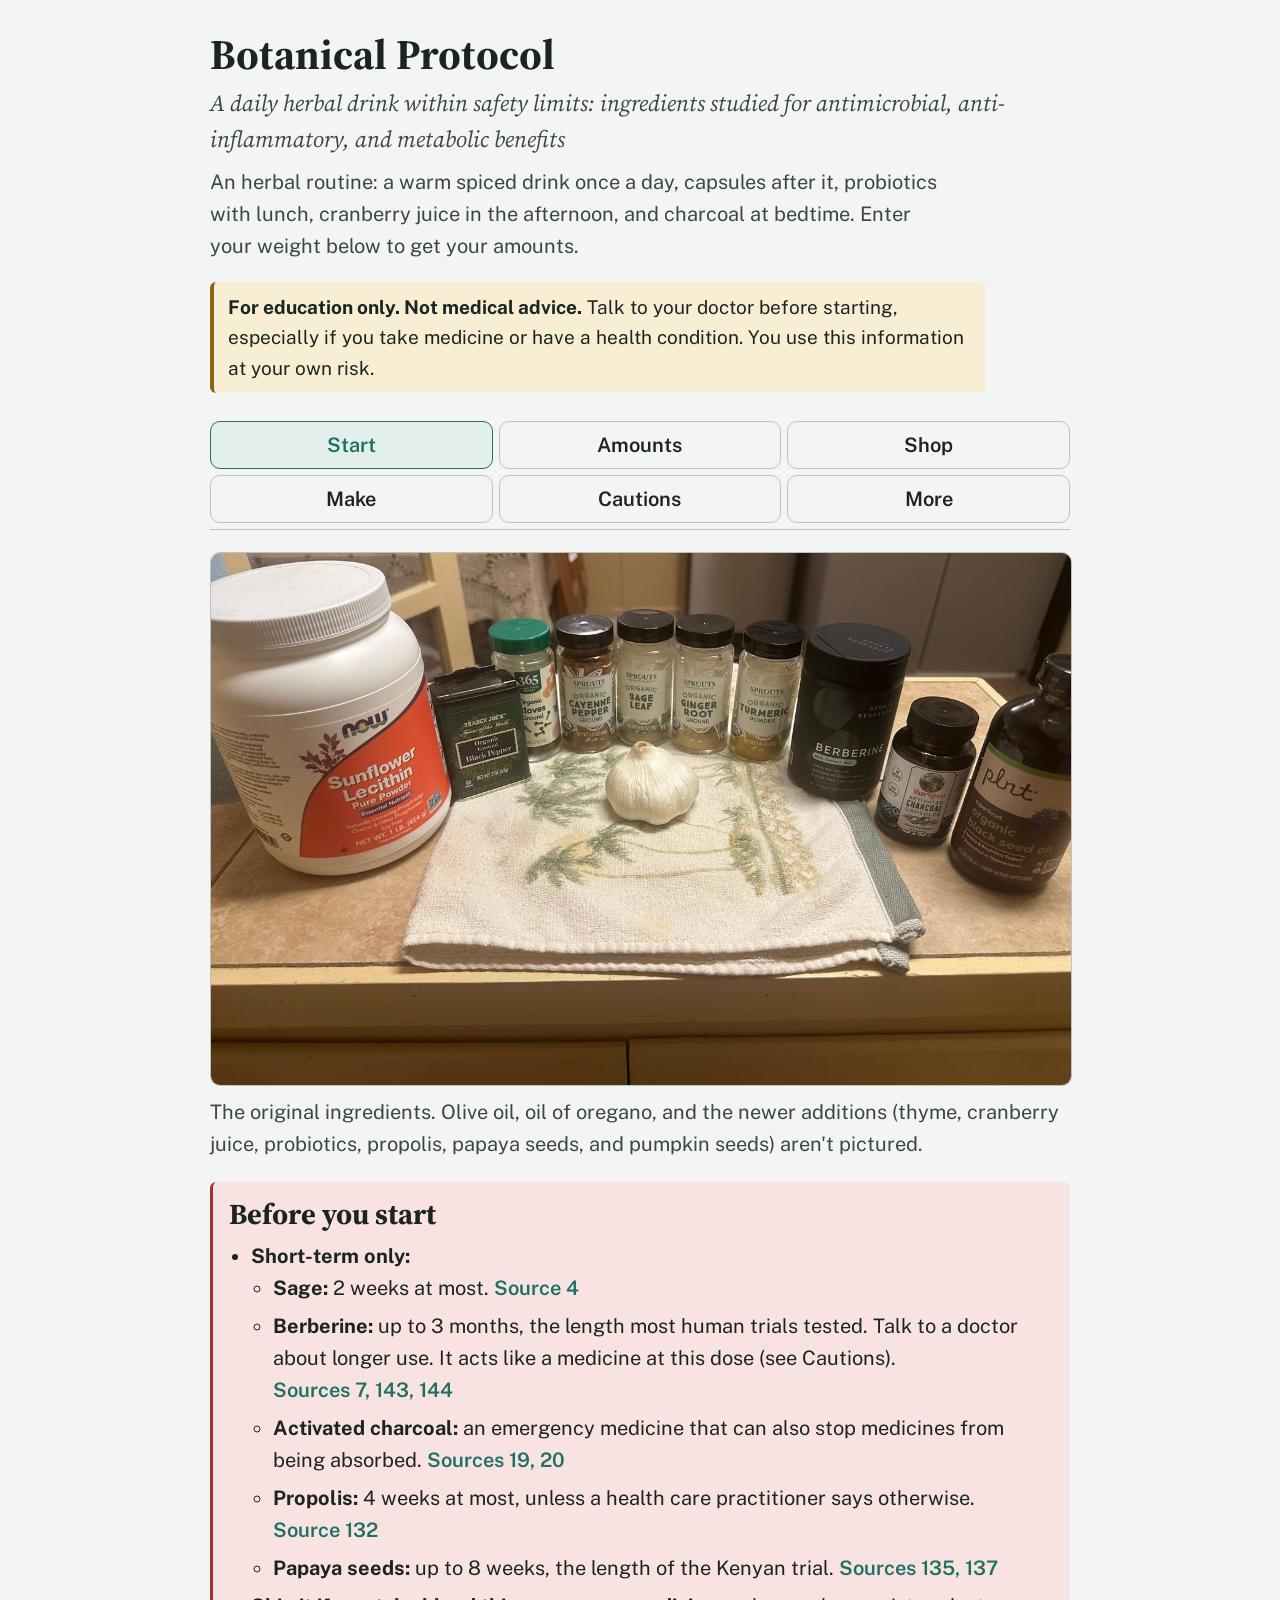
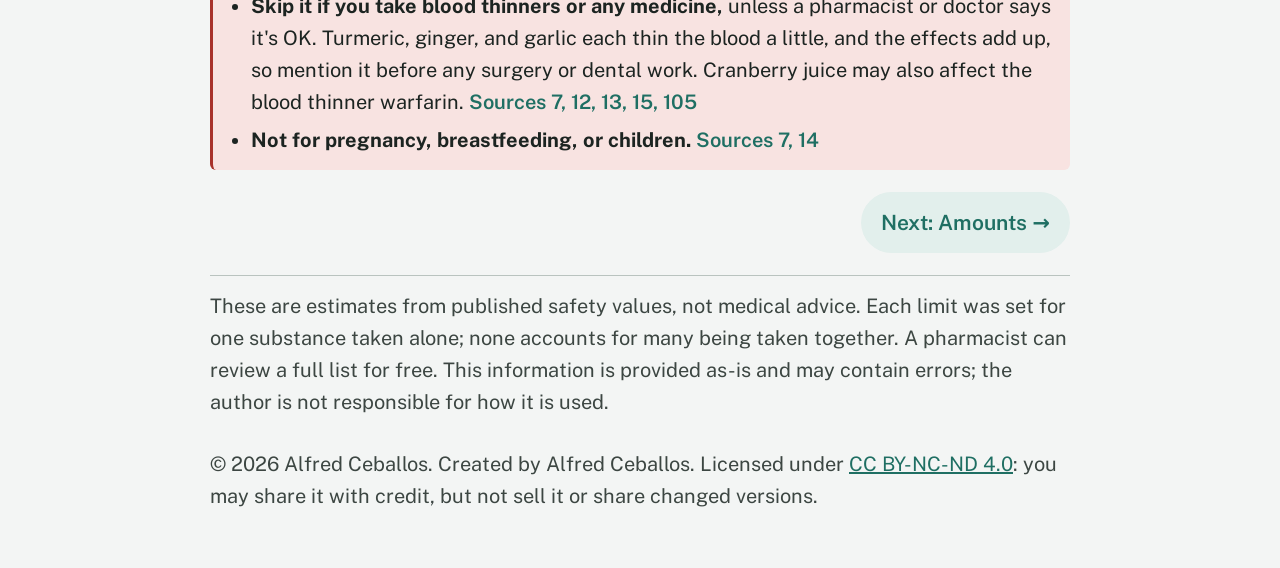
==== commit bc06ba04: "Set berberine to 1,000 mg once after the drink; papaya seeds up to 8 weeks Berberine: two 500 mg cap" ====
--- a/large-text.html
+++ b/large-text.html
@@ -272,7 +272,7 @@
           <li><strong>Berberine:</strong> up to 3 months, the length most human trials tested. Talk to a doctor about longer use. It acts like a medicine at this dose (see Cautions). <span class="cite">Sources 7, 143, 144</span></li>
           <li><strong>Activated charcoal:</strong> an emergency medicine that can also stop medicines from being absorbed. <span class="cite">Sources 19, 20</span></li>
           <li><strong>Propolis:</strong> 4 weeks at most, unless a health care practitioner says otherwise. <span class="cite">Source 132</span></li>
-          <li><strong>Papaya seeds:</strong> 2 to 4 weeks. <span class="cite">Sources 135, 137</span></li>
+          <li><strong>Papaya seeds:</strong> up to 8 weeks, the length of the Kenyan trial. <span class="cite">Sources 135, 137</span></li>
         </ul>
       </li>
       <li><strong>Skip it if you take blood thinners or any medicine,</strong> unless a pharmacist or doctor says it's OK. Turmeric, ginger, and garlic each thin the blood a little, and the effects add up, so mention it before any surgery or dental work. Cranberry juice may also affect the blood thinner warfarin. <span class="cite">Sources 7, 12, 13, 15, 105</span></li>
@@ -302,7 +302,7 @@
   </section>
   <section class="limits" aria-label="Your daily amounts">
     <h3>Your daily amounts</h3>
-    <div class="tablewrap"><div id="limits"><!--pre:limits--><h4>Ingredients with a limit</h4><p class="note">Based on the weight above. Maximums assume the strongest spice, so they stay safe whatever the strength of your jar, and are rounded down to real spoon sizes. The suggested amount never goes above the maximum.</p><table class="ltable lt3"><thead><tr><th>Ingredient</th><th>Suggested daily amount</th><th>Daily maximum</th></tr></thead><tbody><tr><td>Turmeric <span class="cite">1, 2, 31</span></td><td><strong>1 tsp</strong></td><td><strong>1¼ tsp</strong><div class="sub">changes with your weight; black pepper boosts absorption, so this limit may need to be lower when they're combined</div></td></tr><tr><td>Clove <span class="cite">3, 25</span></td><td><strong>¼ tsp</strong></td><td><strong>½ tsp</strong><div class="sub">changes with your weight</div></td></tr><tr><td>Sage <span class="tag">Short-term</span> <span class="cite">4, 5</span></td><td><strong>⅛ tsp</strong></td><td><strong>¼ tsp</strong><div class="sub">2 weeks at most</div></td></tr></tbody></table><h4>Ingredients without an official limit</h4><p class="note">No official limit exists for these, so these are reasonable amounts, not limits.</p><table class="ltable"><thead><tr><th>Ingredient</th><th>Suggested daily amount</th></tr></thead><tbody><tr><td>Black pepper <span class="cite">6</span></td><td><strong>½ tsp</strong><div class="sub">normal food amount; boosts turmeric absorption</div></td></tr><tr><td>Cayenne <span class="cite">10, 30</span></td><td><strong>⅛–¼ tsp</strong><div class="sub">start with ⅛ tsp; burning or heartburn can start around ¼ tsp in sensitive people</div></td></tr><tr><td>Ginger <span class="cite">29</span></td><td><strong>½ tsp</strong><div class="sub">about 1 g, well tolerated in studies; heartburn became more common around 2 g a day</div></td></tr><tr><td>Black seed oil <span class="cite">8, 28</span></td><td><strong>1 tsp</strong><div class="sub">about 5 mL; the amount used in an 8-week trial</div></td></tr><tr><td>Oregano oil <span class="cite">9, 96</span></td><td><strong>Follow the label</strong><div class="sub">strength varies by brand; some also contain black seed oil and ginger, which add to the drink's amounts</div></td></tr><tr><td>Activated charcoal <span class="tag">Short-term</span> <span class="cite">19, 20</span></td><td><strong>Follow the label</strong><div class="sub">at bedtime, 2 hours from other doses</div></td></tr><tr><td>Garlic <span class="cite">12</span></td><td><strong>1 clove</strong><div class="sub">food amount</div></td></tr><tr><td>Olive or coconut oil <span class="cite">17</span></td><td><strong>1 tbsp</strong><div class="sub">food amount</div></td></tr><tr><td>Sunflower lecithin <span class="cite">27</span></td><td><strong>1 tbsp</strong><div class="sub">food amount</div></td></tr><tr><td>Thyme <span class="cite">26, 107, 109</span></td><td><strong>¾ tsp</strong><div class="sub">about 1 g; well below the European Medicines Agency's thyme tea amount (1–2 g, 3–4 times a day)</div></td></tr><tr><td>Berberine <span class="tag">3 months max</span> <span class="cite">7, 97, 143, 144</span></td><td><strong>500 mg</strong><div class="sub">one capsule. Acts like a medicine: drug-like effects begin at about 400 mg. No toxicity limit has been set for pure berberine; Europe's food safety agency (2026 draft) said no safe amount can be set yet</div></td></tr><tr><td>Propolis <span class="tag">4 weeks max</span> <span class="cite">132, 145, 147, 148</span></td><td><strong>1 serving</strong><div class="sub">follow the label (the product used here: 2 mL with 1,220 mg of liquid extract). No toxicity limit set; studies used 400–1,500 mg a day of powder or dry extract</div></td></tr><tr><td>S. boulardii <span class="cite">114, 119</span></td><td><strong>500 mg</strong><div class="sub">10 billion CFU, with lunch. No toxicity limit set; Health Canada allows labels up to 30 billion CFU (about 1,500 mg) for diarrhea from antibiotics</div></td></tr><tr><td>Lactobacillus plantarum <span class="cite">122, 124</span></td><td><strong>Follow the label</strong><div class="sub">with lunch; studies used 1–10 billion CFU a day. Results depend on the strain, so look for a named one, such as 299v</div></td></tr><tr><td>Pumpkin seeds <span class="cite">140</span></td><td><strong>Up to 20 g</strong><div class="sub">about 2½ tbsp shelled seeds, with lunch; the European Medicines Agency's daily amount for pumpkin seed</div></td></tr><tr><td>Cranberry juice <span class="cite">98, 99</span></td><td><strong>1 cup (8 oz)</strong><div class="sub">pure cranberry juice, no added sugar, no blends, in the afternoon; the FDA's amount for urinary tract infections</div></td></tr><tr><td>Papaya seeds <span class="tag">4 weeks max</span> <span class="cite">135</span></td><td><strong>10 g ground dried</strong><div class="sub">about 4 tsp (an estimate; weigh if you can), or roughly 20–30 g fresh seeds, in the morning, for 2 to 4 weeks; the amount used daily in a Kenyan trial</div></td></tr></tbody></table><!--/pre:limits--></div></div>
+    <div class="tablewrap"><div id="limits"><!--pre:limits--><h4>Ingredients with a limit</h4><p class="note">Based on the weight above. Maximums assume the strongest spice, so they stay safe whatever the strength of your jar, and are rounded down to real spoon sizes. The suggested amount never goes above the maximum.</p><table class="ltable lt3"><thead><tr><th>Ingredient</th><th>Suggested daily amount</th><th>Daily maximum</th></tr></thead><tbody><tr><td>Turmeric <span class="cite">1, 2, 31</span></td><td><strong>1 tsp</strong></td><td><strong>1¼ tsp</strong><div class="sub">changes with your weight; black pepper boosts absorption, so this limit may need to be lower when they're combined</div></td></tr><tr><td>Clove <span class="cite">3, 25</span></td><td><strong>¼ tsp</strong></td><td><strong>½ tsp</strong><div class="sub">changes with your weight</div></td></tr><tr><td>Sage <span class="tag">Short-term</span> <span class="cite">4, 5</span></td><td><strong>⅛ tsp</strong></td><td><strong>¼ tsp</strong><div class="sub">2 weeks at most</div></td></tr></tbody></table><h4>Ingredients without an official limit</h4><p class="note">No official limit exists for these, so these are reasonable amounts, not limits.</p><table class="ltable"><thead><tr><th>Ingredient</th><th>Suggested daily amount</th></tr></thead><tbody><tr><td>Black pepper <span class="cite">6</span></td><td><strong>½ tsp</strong><div class="sub">normal food amount; boosts turmeric absorption</div></td></tr><tr><td>Cayenne <span class="cite">10, 30</span></td><td><strong>⅛–¼ tsp</strong><div class="sub">start with ⅛ tsp; burning or heartburn can start around ¼ tsp in sensitive people</div></td></tr><tr><td>Ginger <span class="cite">29</span></td><td><strong>½ tsp</strong><div class="sub">about 1 g, well tolerated in studies; heartburn became more common around 2 g a day</div></td></tr><tr><td>Black seed oil <span class="cite">8, 28</span></td><td><strong>1 tsp</strong><div class="sub">about 5 mL; the amount used in an 8-week trial</div></td></tr><tr><td>Oregano oil <span class="cite">9, 96</span></td><td><strong>Follow the label</strong><div class="sub">strength varies by brand; some also contain black seed oil and ginger, which add to the drink's amounts</div></td></tr><tr><td>Activated charcoal <span class="tag">Short-term</span> <span class="cite">19, 20</span></td><td><strong>Follow the label</strong><div class="sub">at bedtime, 2 hours from other doses</div></td></tr><tr><td>Garlic <span class="cite">12</span></td><td><strong>1 clove</strong><div class="sub">food amount</div></td></tr><tr><td>Olive or coconut oil <span class="cite">17</span></td><td><strong>1 tbsp</strong><div class="sub">food amount</div></td></tr><tr><td>Sunflower lecithin <span class="cite">27</span></td><td><strong>1 tbsp</strong><div class="sub">food amount</div></td></tr><tr><td>Thyme <span class="cite">26, 107, 109</span></td><td><strong>¾ tsp</strong><div class="sub">about 1 g; well below the European Medicines Agency's thyme tea amount (1–2 g, 3–4 times a day)</div></td></tr><tr><td>Berberine <span class="tag">3 months max</span> <span class="cite">7, 97, 143, 144</span></td><td><strong>1,000 mg</strong><div class="sub">two 500 mg capsules at once, after the drink; within the 900–1,500 mg a day used in most trials. Acts like a medicine: drug-like effects begin at about 400 mg. No toxicity limit has been set for pure berberine; Europe's food safety agency (2026 draft) said no safe amount can be set yet</div></td></tr><tr><td>Propolis <span class="tag">4 weeks max</span> <span class="cite">132, 145, 147, 148</span></td><td><strong>1 serving</strong><div class="sub">follow the label (the product used here: 2 mL with 1,220 mg of liquid extract). No toxicity limit set; studies used 400–1,500 mg a day of powder or dry extract</div></td></tr><tr><td>S. boulardii <span class="cite">114, 119</span></td><td><strong>500 mg</strong><div class="sub">10 billion CFU, with lunch. No toxicity limit set; Health Canada allows labels up to 30 billion CFU (about 1,500 mg) for diarrhea from antibiotics</div></td></tr><tr><td>Lactobacillus plantarum <span class="cite">122, 124</span></td><td><strong>Follow the label</strong><div class="sub">with lunch; studies used 1–10 billion CFU a day. Results depend on the strain, so look for a named one, such as 299v</div></td></tr><tr><td>Pumpkin seeds <span class="cite">140</span></td><td><strong>Up to 20 g</strong><div class="sub">about 2½ tbsp shelled seeds, with lunch; the European Medicines Agency's daily amount for pumpkin seed</div></td></tr><tr><td>Cranberry juice <span class="cite">98, 99</span></td><td><strong>1 cup (8 oz)</strong><div class="sub">pure cranberry juice, no added sugar, no blends, in the afternoon; the FDA's amount for urinary tract infections</div></td></tr><tr><td>Papaya seeds <span class="tag">8 weeks max</span> <span class="cite">135</span></td><td><strong>10 g ground dried</strong><div class="sub">about 4 tsp (an estimate; weigh if you can), or roughly 20–30 g fresh seeds, in the morning, for up to 8 weeks; the daily amount and length of a Kenyan trial</div></td></tr></tbody></table><!--/pre:limits--></div></div>
   </section>
   </section>
   </div>
@@ -325,7 +325,7 @@
           <li>Fresh garlic</li>
           <li>Ground thyme</li>
           <li>Pure cranberry juice (100% cranberry, no added sugar, no blends)</li>
-          <li>Papaya (for the seeds) <span class="tag">4 weeks max</span></li>
+          <li>Papaya (for the seeds) <span class="tag">8 weeks max</span></li>
         </ul>
       </div>
       <div class="store">
@@ -362,7 +362,7 @@
       <h2>How to make it</h2>
       <p class="lede">Once a day. Take it with or without food.</p>
     </div>
-    <div class="serving" id="serving"><!--pre:serving--><div class="sgroup"><div class="lbl">Your serving · in the cup</div><ul><li><span class="amt">1 tsp</span><span>turmeric powder</span></li><li><span class="amt">½ tsp</span><span>black pepper</span></li><li><span class="amt">⅛ tsp</span><span>cayenne pepper</span></li><li><span class="amt">½ tsp</span><span>ginger powder</span></li><li><span class="amt">¼ tsp</span><span>clove powder</span></li><li><span class="amt">⅛ tsp</span><span>sage powder <span class="tag">Short-term</span></span></li><li><span class="amt">¾ tsp</span><span>ground thyme</span></li><li><span class="amt">1 tbsp</span><span>sunflower lecithin (granules or powder)</span></li><li><span class="amt">1 tbsp</span><span>olive oil (or coconut oil)</span></li><li><span class="amt">1 tsp</span><span>black seed oil</span></li><li><span class="amt">1 cup</span><span>warm water, about 100°F (38°C)</span></li><li><span class="amt">1 clove</span><span>fresh garlic</span></li></ul></div><div class="sgroup"><div class="lbl">Right after the drink</div><ul><li><span class="amt">500 mg</span><span>berberine (one capsule) <span class="tag">3 months max</span></span></li><li><span class="amt">2 softgels</span><span>oregano oil (or as the label says)</span></li><li><span class="amt">1 serving</span><span>propolis liquid extract (2 mL) <span class="tag">4 weeks max</span></span></li><li><span class="amt">10 g</span><span>ground dried papaya seeds (about 4 tsp), or roughly 20–30 g fresh, blended into a smoothie <span class="tag">2–4 weeks</span></span></li></ul></div><div class="sgroup"><div class="lbl">With lunch · at least 4 hours after the drink</div><ul><li><span class="amt">500 mg</span><span>S. boulardii, capsule swallowed whole</span></li><li><span class="amt">1 capsule</span><span>Lactobacillus plantarum (or as the label says)</span></li><li><span class="amt">Up to 20 g</span><span>pumpkin seeds (about 2½ tbsp)</span></li></ul></div><div class="sgroup"><div class="lbl">Mid-afternoon</div><ul><li><span class="amt">1 cup</span><span>pure cranberry juice (8 oz)</span></li></ul></div><div class="sgroup"><div class="lbl">At bedtime</div><ul><li><span class="amt">2 capsules</span><span>activated charcoal, with a full glass of water <span class="tag">Short-term</span></span></li></ul></div><p class="note">Amounts match the weight entered above.</p><!--/pre:serving--></div>
+    <div class="serving" id="serving"><!--pre:serving--><div class="sgroup"><div class="lbl">Your serving · in the cup</div><ul><li><span class="amt">1 tsp</span><span>turmeric powder</span></li><li><span class="amt">½ tsp</span><span>black pepper</span></li><li><span class="amt">⅛ tsp</span><span>cayenne pepper</span></li><li><span class="amt">½ tsp</span><span>ginger powder</span></li><li><span class="amt">¼ tsp</span><span>clove powder</span></li><li><span class="amt">⅛ tsp</span><span>sage powder <span class="tag">Short-term</span></span></li><li><span class="amt">¾ tsp</span><span>ground thyme</span></li><li><span class="amt">1 tbsp</span><span>sunflower lecithin (granules or powder)</span></li><li><span class="amt">1 tbsp</span><span>olive oil (or coconut oil)</span></li><li><span class="amt">1 tsp</span><span>black seed oil</span></li><li><span class="amt">1 cup</span><span>warm water, about 100°F (38°C)</span></li><li><span class="amt">1 clove</span><span>fresh garlic</span></li></ul></div><div class="sgroup"><div class="lbl">Right after the drink</div><ul><li><span class="amt">1,000 mg</span><span>berberine (two 500 mg capsules) <span class="tag">3 months max</span></span></li><li><span class="amt">2 softgels</span><span>oregano oil (or as the label says)</span></li><li><span class="amt">1 serving</span><span>propolis liquid extract (2 mL) <span class="tag">4 weeks max</span></span></li><li><span class="amt">10 g</span><span>ground dried papaya seeds (about 4 tsp), or roughly 20–30 g fresh, blended into a smoothie <span class="tag">8 weeks max</span></span></li></ul></div><div class="sgroup"><div class="lbl">With lunch · at least 4 hours after the drink</div><ul><li><span class="amt">500 mg</span><span>S. boulardii, capsule swallowed whole</span></li><li><span class="amt">1 capsule</span><span>Lactobacillus plantarum (or as the label says)</span></li><li><span class="amt">Up to 20 g</span><span>pumpkin seeds (about 2½ tbsp)</span></li></ul></div><div class="sgroup"><div class="lbl">Mid-afternoon</div><ul><li><span class="amt">1 cup</span><span>pure cranberry juice (8 oz)</span></li></ul></div><div class="sgroup"><div class="lbl">At bedtime</div><ul><li><span class="amt">2 capsules</span><span>activated charcoal, with a full glass of water <span class="tag">Short-term</span></span></li></ul></div><p class="note">Amounts match the weight entered above.</p><!--/pre:serving--></div>
     <ol class="steplist">
       <li><strong>Crush the garlic.</strong> Crush 1 clove and let it sit for 10 minutes. Researchers suggest this wait lets more of garlic's active compounds form. <span class="cite">Source 18</span></li>
       <li><strong>Combine the powders.</strong> Put the powders and sunflower lecithin from your serving list in a cup.</li>
@@ -370,8 +370,8 @@
       <li><strong>Add warm water.</strong> Pour in the rest of about 1 cup of warm water, ideally from a tea kettle, at about 100°F (38°C). It should feel warm, not hot, on your wrist. Stir well.</li>
       <li><strong>Add the garlic.</strong> Chop the rested garlic and stir it into the warm drink.</li>
       <li><strong>Drink right away.</strong> Stir as you drink, since the powders sink quickly.</li>
-      <li><strong>Take the capsules and propolis.</strong> After the slurry, swallow the berberine capsule and oregano oil softgels whole, and take one serving of the propolis liquid.</li>
-      <li><strong>Papaya seeds, for 2 to 4 weeks.</strong> Blend 10 g of ground dried seeds (about 4 tsp, an estimate; weigh if you can) or roughly 20 to 30 g of fresh, moist seeds into a smoothie in the morning, away from the probiotics. Stop after 4 weeks at most. <span class="cite">Source 135</span></li>
+      <li><strong>Take the capsules and propolis.</strong> After the slurry, swallow the two berberine capsules and the oregano oil softgels whole, and take one serving of the propolis liquid.</li>
+      <li><strong>Papaya seeds, for up to 8 weeks.</strong> Blend 10 g of ground dried seeds (about 4 tsp, an estimate; weigh if you can) or roughly 20 to 30 g of fresh, moist seeds into a smoothie in the morning, away from the probiotics. Stop after 8 weeks at most. <span class="cite">Source 135</span></li>
       <li><strong>With lunch, take the probiotics.</strong> At least 4 hours after the drink, swallow the S. boulardii and Lactobacillus plantarum capsules whole with a meal. A meal with some fat and fiber helps them survive, for example beans, oats, onions, or a banana with peanut butter. Eat the pumpkin seeds plain, in a smoothie, or as a snack. No study has tested these herbs with probiotics, so they're kept at least 4 hours apart to be safe. <span class="cite">Sources 128, 140</span></li>
       <li><strong>Mid-afternoon, drink the cranberry juice.</strong> One cup (8 oz) of pure cranberry juice, at least 2 hours before the bedtime charcoal. <span class="cite">Source 98</span></li>
       <li><strong>At bedtime, take the charcoal.</strong> Swallow the activated charcoal capsules with a full glass of water. Keep them at least 2 hours away from the morning dose, the lunch capsules, the cranberry juice, and any medicines, since charcoal can stop them from being absorbed. <span class="cite">Sources 19, 20</span></li>
@@ -387,11 +387,11 @@
       <li>If it upsets your stomach, take it with food. France's food safety agency lists stomach upset as a berberine risk. <span class="cite">Source 7</span></li>
       <li>Charcoal turns stools black, which can hide black stools caused by stomach bleeding. Watch instead for dizziness, weakness, stomach pain, or vomit that looks like blood or coffee grounds. <span class="cite">Sources 19, 21</span></li>
       <li>Stop and get checked for yellow skin or eyes (a possible sign of liver trouble), or severe stomach pain or vomiting. <span class="cite">Sources 12, 14, 30</span></li>
-      <li><strong>Berberine acts like a medicine.</strong> France's food safety agency (ANSES) says drug-like effects, such as lower blood sugar, begin at about 400 mg a day, and the 500 mg dose is above that. Don't take it if you're pregnant, breastfeeding, or under 18, or have diabetes or liver or heart conditions, unless a doctor says it's OK. It can change how your body handles many medicines, so ask a pharmacist first if you take any. Black seed oil and propolis also lower blood sugar, and the effects can add up. Talk to a doctor before using it longer than 3 months. <span class="cite">Sources 7, 86, 143, 144, 147</span></li>
+      <li><strong>Berberine acts like a medicine.</strong> France's food safety agency (ANSES) says drug-like effects, such as lower blood sugar, begin at about 400 mg a day, and the 1,000 mg dose is about 2.5 times that. Trials usually split the daily amount; if taking it all at once upsets your stomach, take it with food. Don't take it if you're pregnant, breastfeeding, or under 18, or have diabetes or liver or heart conditions, unless a doctor says it's OK. It can change how your body handles many medicines, so ask a pharmacist first if you take any. Black seed oil and propolis also lower blood sugar, and the effects can add up. Talk to a doctor before using it longer than 3 months. <span class="cite">Sources 7, 86, 143, 144, 147</span></li>
       <li><strong>Allergies:</strong> skip thyme if you're allergic to the mint family (oregano, sage, basil, lavender). Skip propolis if you're allergic to bees, bee products, poplar, or Peru balsam; reactions are more likely with asthma or eczema. Stop and get help right away for wheezing or swelling of the face, lips, or throat. <span class="cite">Sources 107, 132, 133</span></li>
       <li><strong>Probiotics (S. boulardii, Lactobacillus plantarum):</strong> skip them if you have a weak immune system, a central line (a tube into a vein), or a serious illness. Swallow the capsules whole, and don't open them near anyone who is seriously ill, since the yeast can spread through the air. Stop if stomach upset lasts more than 3 days. <span class="cite">Sources 119, 120, 121, 127</span></li>
       <li><strong>Cranberry juice:</strong> ask a doctor first if you've had kidney stones. It doesn't replace treatment: if you think you have a urinary tract infection, see a doctor. <span class="cite">Sources 105, 106</span></li>
-      <li><strong>Papaya seeds:</strong> not in pregnancy (seed extract caused miscarriage in rats). Men trying to conceive should skip them or keep the course short (long-term seed extract stopped sperm production in monkeys, which recovered after stopping). Not for young children without a doctor. <span class="cite">Sources 137, 138</span></li>
+      <li><strong>Papaya seeds:</strong> not in pregnancy (seed extract caused miscarriage in rats). Men trying to conceive should skip them (in animals, daily seed extract stopped sperm production after about 2 to 3 months, and it recovered after stopping). Not for young children without a doctor. <span class="cite">Sources 137, 138</span></li>
       <li><strong>Pumpkin seeds:</strong> large amounts can cause bloating or loose stools. <span class="cite">Source 140</span></li>
     </ul>
   </section>
@@ -801,16 +801,16 @@
         <div class="name">Berberine <span class="tag">3 months max</span></div>
         <div class="compound">Checked as: Berberine</div>
         <div class="inrow">
-          <span class="stepper"><button type="button" class="stepbtn" aria-label="Decrease Berberine amount in mg">−</button><input id="in-berberine" type="number" min="0" step="50" value="500" aria-label="Berberine amount in mg"><button type="button" class="stepbtn" aria-label="Increase Berberine amount in mg">+</button></span>
+          <span class="stepper"><button type="button" class="stepbtn" aria-label="Decrease Berberine amount in mg">−</button><input id="in-berberine" type="number" min="0" step="100" value="1000" aria-label="Berberine amount in mg"><button type="button" class="stepbtn" aria-label="Increase Berberine amount in mg">+</button></span>
           <span class="unit">mg / day</span>
         </div>
         
       </div>
       <div class="right" id="out-berberine" aria-live="polite">
-        <div class="verdict"><span class="chip none">No official limit</span><span class="est">500 mg</span></div>
+        <div class="verdict"><span class="chip none">No official limit</span><span class="est">1,000 mg</span></div>
         <div class="lim">No toxicity limit has been set for pure berberine. Europe's food safety agency (EFSA, 2026 draft) said no safe amount can be set yet.</div>
         
-        <p class="note">Acts like a medicine: France's food safety agency (ANSES) says drug-like effects, such as lower blood sugar, begin at about 400 mg a day. Most human trials lasted up to 3 months; talk to a doctor about longer use. ANSES advises against taking it with any medicine.</p>
+        <p class="note">Acts like a medicine: France's food safety agency (ANSES) says drug-like effects, such as lower blood sugar, begin at about 400 mg a day. Most human trials used 900–1,500 mg a day for up to 3 months; talk to a doctor about longer use. Trials usually split the daily amount, so taking it all at once may upset the stomach more. ANSES advises against taking it with any medicine.</p>
         <a class="src" href="#sources" onclick="var d=document.getElementById('sources');d.open=true;d.scrollIntoView({behavior:'smooth'});return false;">Source 7, 143, 144</a></div></div><div class="row">
       <div class="left">
         <div class="name">Oregano oil</div>
@@ -948,7 +948,7 @@
         <p class="note">Pure cranberry juice, no added sugar, no blends. Take it at least 2 hours before the bedtime charcoal. Ask a doctor first if you take warfarin or have had kidney stones.</p>
         <a class="src" href="#sources" onclick="var d=document.getElementById('sources');d.open=true;d.scrollIntoView({behavior:'smooth'});return false;">Source 98, 105, 106</a></div></div><div class="row">
       <div class="left">
-        <div class="name">Papaya seeds, ground dried (morning) <span class="tag">4 weeks max</span></div>
+        <div class="name">Papaya seeds, ground dried (morning) <span class="tag">8 weeks max</span></div>
         <div class="compound">Checked as: Seeds</div>
         <div class="inrow">
           <span class="stepper"><button type="button" class="stepbtn" aria-label="Decrease Papaya seeds, ground dried (morning) amount in g">−</button><input id="in-papaya" type="number" min="0" step="1" value="10" aria-label="Papaya seeds, ground dried (morning) amount in g"><button type="button" class="stepbtn" aria-label="Increase Papaya seeds, ground dried (morning) amount in g">+</button></span>
@@ -958,9 +958,9 @@
       </div>
       <div class="right" id="out-papaya" aria-live="polite">
         <div class="verdict"><span class="chip none">No official limit</span><span class="est">10 g dried seeds (about 4 tsp, an estimate)</span></div>
-        <div class="lim">No official limit. A Kenyan trial used 10 g a day for about 8 weeks; here it's 2 to 4 weeks. Fresh seeds: roughly 20–30 g (an estimate).</div>
-        
-        <p class="note">Take it in the morning, away from the probiotics. Not in pregnancy. Men trying to conceive should skip it or keep it short; long-term seed extract stopped sperm production in animals.</p>
+        <div class="lim">No official limit. A Kenyan trial used 10 g a day for about 8 weeks, the longest it has been tested. Fresh seeds: roughly 20–30 g (an estimate).</div>
+        
+        <p class="note">Take it in the morning, away from the probiotics. Not in pregnancy. Men trying to conceive should skip it; in animals, daily seed extract stopped sperm production after about 2 to 3 months.</p>
         <a class="src" href="#sources" onclick="var d=document.getElementById('sources');d.open=true;d.scrollIntoView({behavior:'smooth'});return false;">Source 135, 137, 138</a></div></div><div class="row">
       <div class="left">
         <div class="name">Activated charcoal (bedtime) <span class="tag">Short-term only</span></div>
@@ -1172,7 +1172,7 @@
     { id: "sage", name: "Sage powder", compound: "Thujone", unit: "tsp", def: 0.125, step: 0.125, short: true },
     { id: "thyme", name: "Thyme, ground", compound: "Whole herb", unit: "tsp", def: 0.75, step: 0.125 },
     { id: "blackseed", name: "Black seed oil", compound: "Whole oil", unit: "tsp", def: 1, step: 0.25 },
-    { id: "berberine", name: "Berberine", compound: "Berberine", unit: "mg", def: 500, step: 50, tag: "3 months max" },
+    { id: "berberine", name: "Berberine", compound: "Berberine", unit: "mg", def: 1000, step: 100, tag: "3 months max" },
     { id: "oregano", name: "Oregano oil", compound: "Carvacrol", unit: "softgels", def: 2, step: 1 },
     { id: "propolis", name: "Propolis liquid extract", compound: "Whole extract", unit: "servings", def: 1, step: 1, tag: "4 weeks max" },
     { id: "garlic", name: "Garlic", compound: "Fresh clove", unit: "cloves", def: 1, step: 1, thin: true },
@@ -1182,7 +1182,7 @@
     { id: "plantarum", name: "Lactobacillus plantarum (with lunch)", compound: "Live bacteria", unit: "capsules", def: 1, step: 1 },
     { id: "pumpkin", name: "Pumpkin seeds (with lunch)", compound: "Food", unit: "g", def: 20, step: 5 },
     { id: "cranberry", name: "Cranberry juice, pure (afternoon)", compound: "Juice", unit: "oz", def: 8, step: 1, thin: true },
-    { id: "papaya", name: "Papaya seeds, ground dried (morning)", compound: "Seeds", unit: "g", def: 10, step: 1, tag: "4 weeks max" },
+    { id: "papaya", name: "Papaya seeds, ground dried (morning)", compound: "Seeds", unit: "g", def: 10, step: 1, tag: "8 weeks max" },
     { id: "charcoal", name: "Activated charcoal (bedtime)", compound: "Separate dose", unit: "capsules", def: 2, step: 1, short: true }
   ];
 
@@ -1327,7 +1327,7 @@
         return { status: "none", label: "No official limit",
           est: `${fmt(amt)} mg`,
           limit: `No toxicity limit has been set for pure berberine. Europe's food safety agency (EFSA, 2026 draft) said no safe amount can be set yet.`,
-          note: `Acts like a medicine: France's food safety agency (ANSES) says drug-like effects, such as lower blood sugar, begin at about 400 mg a day. Most human trials lasted up to 3 months; talk to a doctor about longer use. ANSES advises against taking it with any medicine.`,
+          note: `Acts like a medicine: France's food safety agency (ANSES) says drug-like effects, such as lower blood sugar, begin at about 400 mg a day. Most human trials used 900\u20131,500 mg a day for up to 3 months; talk to a doctor about longer use. Trials usually split the daily amount, so taking it all at once may upset the stomach more. ANSES advises against taking it with any medicine.`,
           src: "7, 143, 144" };
       case "oregano": {
         const per = parseFloat($("#carv").value);
@@ -1396,8 +1396,8 @@
         const over = amt > 10;
         return { status: over ? "near" : "none", label: over ? "Above the trial amount" : "No official limit",
           est: `${frac(amt)} g dried seeds (about ${frac(Math.round(amt / 2.5 * 4) / 4)} tsp, an estimate)`,
-          limit: `No official limit. A Kenyan trial used 10 g a day for about 8 weeks; here it's 2 to 4 weeks. Fresh seeds: roughly 20\u201330 g (an estimate).`,
-          note: `Take it in the morning, away from the probiotics. Not in pregnancy. Men trying to conceive should skip it or keep it short; long-term seed extract stopped sperm production in animals.`, src: "135, 137, 138" };
+          limit: `No official limit. A Kenyan trial used 10 g a day for about 8 weeks, the longest it has been tested. Fresh seeds: roughly 20\u201330 g (an estimate).`,
+          note: `Take it in the morning, away from the probiotics. Not in pregnancy. Men trying to conceive should skip it; in animals, daily seed extract stopped sperm production after about 2 to 3 months.`, src: "135, 137, 138" };
       }
       default:
         return { status: "food", label: "Food amount", est: `${fmt(amt)} tbsp`, limit: `FDA lists lecithin as generally recognized as safe (GRAS) in food.`, note: "", src: "27" };
@@ -1430,13 +1430,13 @@
       row("Olive or coconut oil", "1 tbsp", "food amount", "17"),
       row("Sunflower lecithin", "1 tbsp", "food amount", "27"),
       row("Thyme", "\u00be tsp", "about 1 g; well below the European Medicines Agency's thyme tea amount (1\u20132 g, 3\u20134 times a day)", "26, 107, 109"),
-      row("Berberine <span class='tag'>3 months max</span>", def("berberine") + " mg", "one capsule. Acts like a medicine: drug-like effects begin at about 400 mg. No toxicity limit has been set for pure berberine; Europe's food safety agency (2026 draft) said no safe amount can be set yet", "7, 97, 143, 144"),
+      row("Berberine <span class='tag'>3 months max</span>", "1,000 mg", "two 500 mg capsules at once, after the drink; within the 900\u20131,500 mg a day used in most trials. Acts like a medicine: drug-like effects begin at about 400 mg. No toxicity limit has been set for pure berberine; Europe's food safety agency (2026 draft) said no safe amount can be set yet", "7, 97, 143, 144"),
       row("Propolis <span class='tag'>4 weeks max</span>", "1 serving", "follow the label (the product used here: 2 mL with 1,220 mg of liquid extract). No toxicity limit set; studies used 400\u20131,500 mg a day of powder or dry extract", "132, 145, 147, 148"),
       row("S. boulardii", def("sboulardii") + " mg", "10 billion CFU, with lunch. No toxicity limit set; Health Canada allows labels up to 30 billion CFU (about 1,500 mg) for diarrhea from antibiotics", "114, 119"),
       row("Lactobacillus plantarum", "Follow the label", "with lunch; studies used 1\u201310 billion CFU a day. Results depend on the strain, so look for a named one, such as 299v", "122, 124"),
       row("Pumpkin seeds", "Up to 20 g", "about 2\u00bd tbsp shelled seeds, with lunch; the European Medicines Agency's daily amount for pumpkin seed", "140"),
       row("Cranberry juice", "1 cup (8 oz)", "pure cranberry juice, no added sugar, no blends, in the afternoon; the FDA's amount for urinary tract infections", "98, 99"),
-      row("Papaya seeds <span class='tag'>4 weeks max</span>", "10 g ground dried", "about 4 tsp (an estimate; weigh if you can), or roughly 20\u201330 g fresh seeds, in the morning, for 2 to 4 weeks; the amount used daily in a Kenyan trial", "135"),
+      row("Papaya seeds <span class='tag'>8 weeks max</span>", "10 g ground dried", "about 4 tsp (an estimate; weigh if you can), or roughly 20\u201330 g fresh seeds, in the morning, for up to 8 weeks; the daily amount and length of a Kenyan trial", "135"),
     ];
     return `<h4>Ingredients with a limit</h4><p class="note">Based on the weight above. Maximums assume the strongest spice, so they stay safe whatever the strength of your jar, and are rounded down to real spoon sizes. The suggested amount never goes above the maximum.</p><table class="ltable lt3"><thead><tr><th>Ingredient</th><th>Suggested daily amount</th><th>Daily maximum</th></tr></thead><tbody>${max.join("")}</tbody></table><h4>Ingredients without an official limit</h4><p class="note">No official limit exists for these, so these are reasonable amounts, not limits.</p>${table("Suggested daily amount", sug)}`;
   }
@@ -1462,10 +1462,10 @@
       li(frac(def("garlic")) + " clove", "fresh garlic"),
     ];
     const after = [
-      li(def("berberine") + " mg", "berberine (one capsule)", "3 months max"),
+      li("1,000 mg", "berberine (two 500 mg capsules)", "3 months max"),
       li(frac(def("oregano")) + " softgels", "oregano oil (or as the label says)"),
       li("1 serving", "propolis liquid extract (2 mL)", "4 weeks max"),
-      li(def("papaya") + " g", "ground dried papaya seeds (about 4 tsp), or roughly 20\u201330 g fresh, blended into a smoothie", "2\u20134 weeks"),
+      li(def("papaya") + " g", "ground dried papaya seeds (about 4 tsp), or roughly 20\u201330 g fresh, blended into a smoothie", "8 weeks max"),
     ];
     const lunch = [
       li(def("sboulardii") + " mg", "S. boulardii, capsule swallowed whole"),
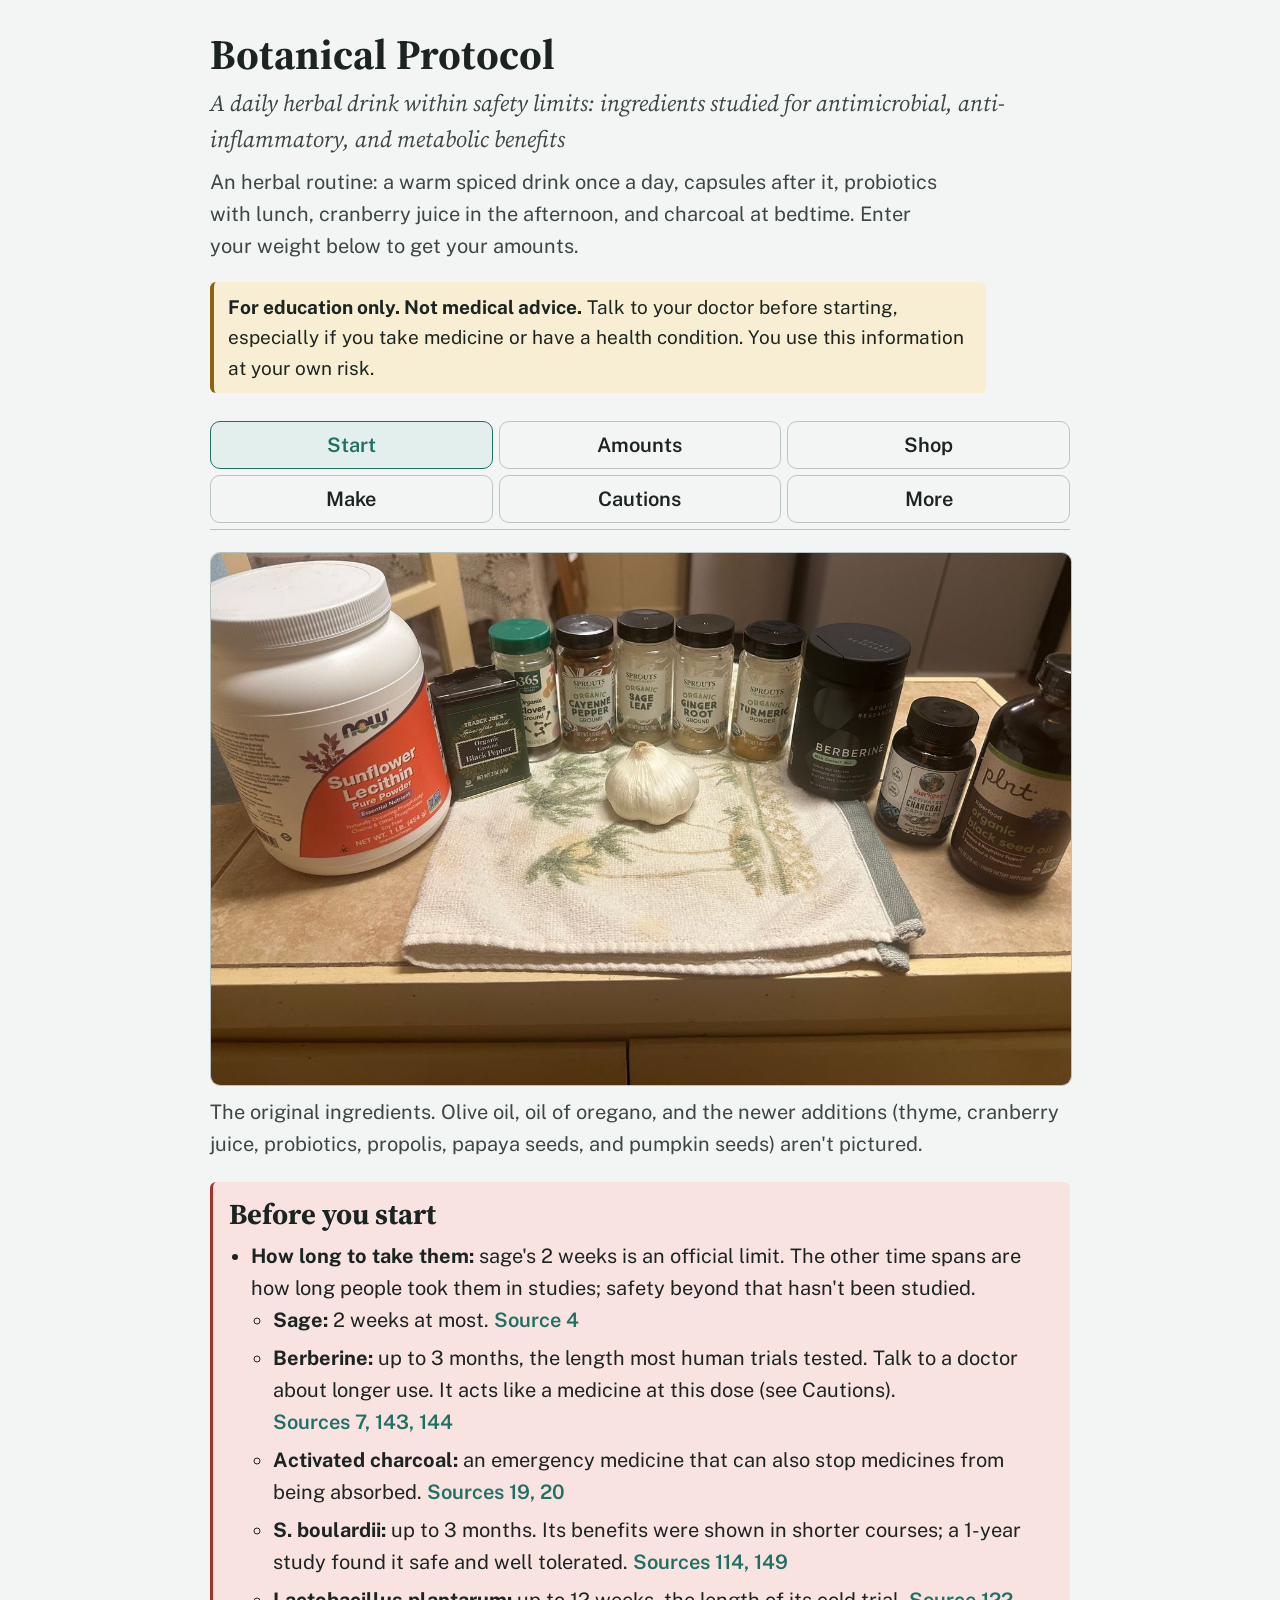
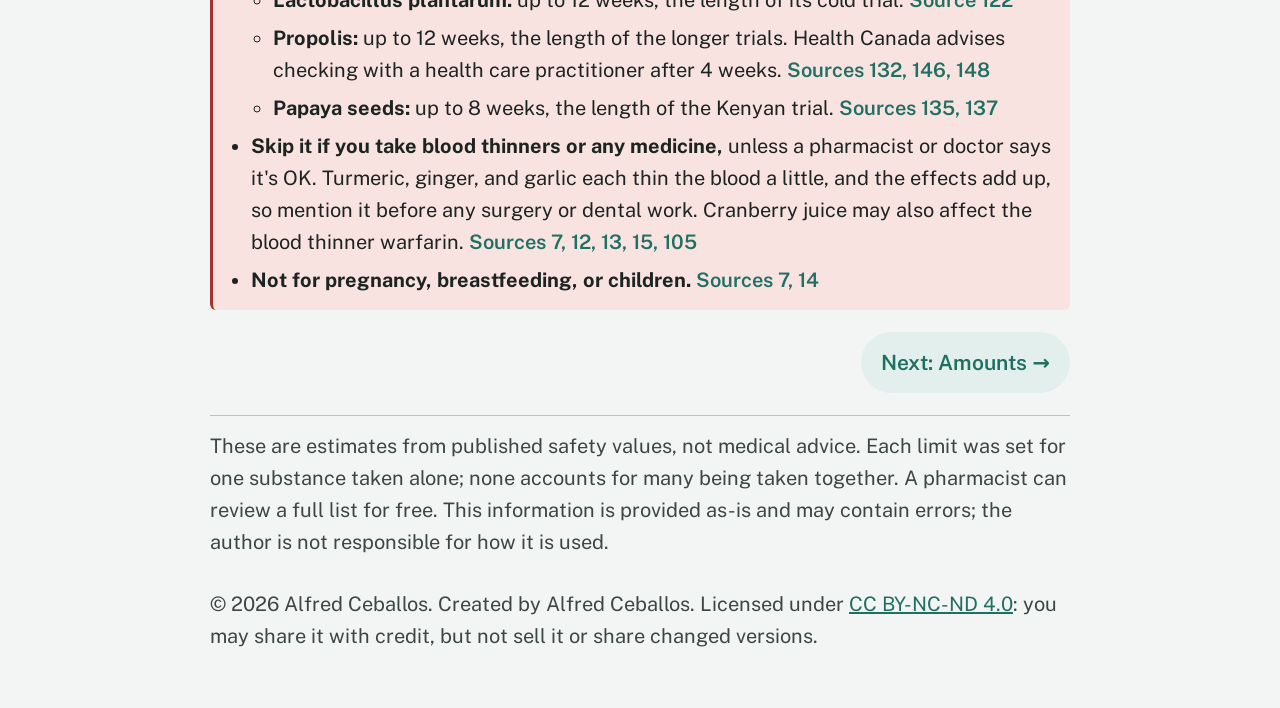
==== commit 2317e80a: "Use study-based "Up to" time spans instead of "max" tags Study lengths now read "Up to 3 months / 12" ====
--- a/large-text.html
+++ b/large-text.html
@@ -266,12 +266,14 @@
   <section class="before" id="start" aria-label="Before you start">
     <h2>Before you start</h2>
     <ul>
-      <li><strong>Short-term only:</strong>
+      <li><strong>How long to take them:</strong> sage's 2 weeks is an official limit. The other time spans are how long people took them in studies; safety beyond that hasn't been studied.
         <ul class="sublist">
           <li><strong>Sage:</strong> 2 weeks at most. <span class="cite">Source 4</span></li>
           <li><strong>Berberine:</strong> up to 3 months, the length most human trials tested. Talk to a doctor about longer use. It acts like a medicine at this dose (see Cautions). <span class="cite">Sources 7, 143, 144</span></li>
           <li><strong>Activated charcoal:</strong> an emergency medicine that can also stop medicines from being absorbed. <span class="cite">Sources 19, 20</span></li>
-          <li><strong>Propolis:</strong> 4 weeks at most, unless a health care practitioner says otherwise. <span class="cite">Source 132</span></li>
+          <li><strong>S. boulardii:</strong> up to 3 months. Its benefits were shown in shorter courses; a 1-year study found it safe and well tolerated. <span class="cite">Sources 114, 149</span></li>
+          <li><strong>Lactobacillus plantarum:</strong> up to 12 weeks, the length of its cold trial. <span class="cite">Source 122</span></li>
+          <li><strong>Propolis:</strong> up to 12 weeks, the length of the longer trials. Health Canada advises checking with a health care practitioner after 4 weeks. <span class="cite">Sources 132, 146, 148</span></li>
           <li><strong>Papaya seeds:</strong> up to 8 weeks, the length of the Kenyan trial. <span class="cite">Sources 135, 137</span></li>
         </ul>
       </li>
@@ -302,7 +304,7 @@
   </section>
   <section class="limits" aria-label="Your daily amounts">
     <h3>Your daily amounts</h3>
-    <div class="tablewrap"><div id="limits"><!--pre:limits--><h4>Ingredients with a limit</h4><p class="note">Based on the weight above. Maximums assume the strongest spice, so they stay safe whatever the strength of your jar, and are rounded down to real spoon sizes. The suggested amount never goes above the maximum.</p><table class="ltable lt3"><thead><tr><th>Ingredient</th><th>Suggested daily amount</th><th>Daily maximum</th></tr></thead><tbody><tr><td>Turmeric <span class="cite">1, 2, 31</span></td><td><strong>1 tsp</strong></td><td><strong>1¼ tsp</strong><div class="sub">changes with your weight; black pepper boosts absorption, so this limit may need to be lower when they're combined</div></td></tr><tr><td>Clove <span class="cite">3, 25</span></td><td><strong>¼ tsp</strong></td><td><strong>½ tsp</strong><div class="sub">changes with your weight</div></td></tr><tr><td>Sage <span class="tag">Short-term</span> <span class="cite">4, 5</span></td><td><strong>⅛ tsp</strong></td><td><strong>¼ tsp</strong><div class="sub">2 weeks at most</div></td></tr></tbody></table><h4>Ingredients without an official limit</h4><p class="note">No official limit exists for these, so these are reasonable amounts, not limits.</p><table class="ltable"><thead><tr><th>Ingredient</th><th>Suggested daily amount</th></tr></thead><tbody><tr><td>Black pepper <span class="cite">6</span></td><td><strong>½ tsp</strong><div class="sub">normal food amount; boosts turmeric absorption</div></td></tr><tr><td>Cayenne <span class="cite">10, 30</span></td><td><strong>⅛–¼ tsp</strong><div class="sub">start with ⅛ tsp; burning or heartburn can start around ¼ tsp in sensitive people</div></td></tr><tr><td>Ginger <span class="cite">29</span></td><td><strong>½ tsp</strong><div class="sub">about 1 g, well tolerated in studies; heartburn became more common around 2 g a day</div></td></tr><tr><td>Black seed oil <span class="cite">8, 28</span></td><td><strong>1 tsp</strong><div class="sub">about 5 mL; the amount used in an 8-week trial</div></td></tr><tr><td>Oregano oil <span class="cite">9, 96</span></td><td><strong>Follow the label</strong><div class="sub">strength varies by brand; some also contain black seed oil and ginger, which add to the drink's amounts</div></td></tr><tr><td>Activated charcoal <span class="tag">Short-term</span> <span class="cite">19, 20</span></td><td><strong>Follow the label</strong><div class="sub">at bedtime, 2 hours from other doses</div></td></tr><tr><td>Garlic <span class="cite">12</span></td><td><strong>1 clove</strong><div class="sub">food amount</div></td></tr><tr><td>Olive or coconut oil <span class="cite">17</span></td><td><strong>1 tbsp</strong><div class="sub">food amount</div></td></tr><tr><td>Sunflower lecithin <span class="cite">27</span></td><td><strong>1 tbsp</strong><div class="sub">food amount</div></td></tr><tr><td>Thyme <span class="cite">26, 107, 109</span></td><td><strong>¾ tsp</strong><div class="sub">about 1 g; well below the European Medicines Agency's thyme tea amount (1–2 g, 3–4 times a day)</div></td></tr><tr><td>Berberine <span class="tag">3 months max</span> <span class="cite">7, 97, 143, 144</span></td><td><strong>1,000 mg</strong><div class="sub">two 500 mg capsules at once, after the drink; within the 900–1,500 mg a day used in most trials. Acts like a medicine: drug-like effects begin at about 400 mg. No toxicity limit has been set for pure berberine; Europe's food safety agency (2026 draft) said no safe amount can be set yet</div></td></tr><tr><td>Propolis <span class="tag">4 weeks max</span> <span class="cite">132, 145, 147, 148</span></td><td><strong>1 serving</strong><div class="sub">follow the label (the product used here: 2 mL with 1,220 mg of liquid extract). No toxicity limit set; studies used 400–1,500 mg a day of powder or dry extract</div></td></tr><tr><td>S. boulardii <span class="cite">114, 119</span></td><td><strong>500 mg</strong><div class="sub">10 billion CFU, with lunch. No toxicity limit set; Health Canada allows labels up to 30 billion CFU (about 1,500 mg) for diarrhea from antibiotics</div></td></tr><tr><td>Lactobacillus plantarum <span class="cite">122, 124</span></td><td><strong>Follow the label</strong><div class="sub">with lunch; studies used 1–10 billion CFU a day. Results depend on the strain, so look for a named one, such as 299v</div></td></tr><tr><td>Pumpkin seeds <span class="cite">140</span></td><td><strong>Up to 20 g</strong><div class="sub">about 2½ tbsp shelled seeds, with lunch; the European Medicines Agency's daily amount for pumpkin seed</div></td></tr><tr><td>Cranberry juice <span class="cite">98, 99</span></td><td><strong>1 cup (8 oz)</strong><div class="sub">pure cranberry juice, no added sugar, no blends, in the afternoon; the FDA's amount for urinary tract infections</div></td></tr><tr><td>Papaya seeds <span class="tag">8 weeks max</span> <span class="cite">135</span></td><td><strong>10 g ground dried</strong><div class="sub">about 4 tsp (an estimate; weigh if you can), or roughly 20–30 g fresh seeds, in the morning, for up to 8 weeks; the daily amount and length of a Kenyan trial</div></td></tr></tbody></table><!--/pre:limits--></div></div>
+    <div class="tablewrap"><div id="limits"><!--pre:limits--><h4>Ingredients with a limit</h4><p class="note">Based on the weight above. Maximums assume the strongest spice, so they stay safe whatever the strength of your jar, and are rounded down to real spoon sizes. The suggested amount never goes above the maximum.</p><table class="ltable lt3"><thead><tr><th>Ingredient</th><th>Suggested daily amount</th><th>Daily maximum</th></tr></thead><tbody><tr><td>Turmeric <span class="cite">1, 2, 31</span></td><td><strong>1 tsp</strong></td><td><strong>1¼ tsp</strong><div class="sub">changes with your weight; black pepper boosts absorption, so this limit may need to be lower when they're combined</div></td></tr><tr><td>Clove <span class="cite">3, 25</span></td><td><strong>¼ tsp</strong></td><td><strong>½ tsp</strong><div class="sub">changes with your weight</div></td></tr><tr><td>Sage <span class="tag">Short-term</span> <span class="cite">4, 5</span></td><td><strong>⅛ tsp</strong></td><td><strong>¼ tsp</strong><div class="sub">2 weeks at most</div></td></tr></tbody></table><h4>Ingredients without an official limit</h4><p class="note">No official limit exists for these, so these are reasonable amounts, not limits. Times like “Up to 3 months” show how long studies lasted. They're not safety limits.</p><table class="ltable"><thead><tr><th>Ingredient</th><th>Suggested daily amount</th></tr></thead><tbody><tr><td>Black pepper <span class="cite">6</span></td><td><strong>½ tsp</strong><div class="sub">normal food amount; boosts turmeric absorption</div></td></tr><tr><td>Cayenne <span class="cite">10, 30</span></td><td><strong>⅛–¼ tsp</strong><div class="sub">start with ⅛ tsp; burning or heartburn can start around ¼ tsp in sensitive people</div></td></tr><tr><td>Ginger <span class="cite">29</span></td><td><strong>½ tsp</strong><div class="sub">about 1 g, well tolerated in studies; heartburn became more common around 2 g a day</div></td></tr><tr><td>Black seed oil <span class="cite">8, 28</span></td><td><strong>1 tsp</strong><div class="sub">about 5 mL; the amount used in an 8-week trial</div></td></tr><tr><td>Oregano oil <span class="cite">9, 96</span></td><td><strong>Follow the label</strong><div class="sub">strength varies by brand; some also contain black seed oil and ginger, which add to the drink's amounts</div></td></tr><tr><td>Activated charcoal <span class="tag">Short-term</span> <span class="cite">19, 20</span></td><td><strong>Follow the label</strong><div class="sub">at bedtime, 2 hours from other doses</div></td></tr><tr><td>Garlic <span class="cite">12</span></td><td><strong>1 clove</strong><div class="sub">food amount</div></td></tr><tr><td>Olive or coconut oil <span class="cite">17</span></td><td><strong>1 tbsp</strong><div class="sub">food amount</div></td></tr><tr><td>Sunflower lecithin <span class="cite">27</span></td><td><strong>1 tbsp</strong><div class="sub">food amount</div></td></tr><tr><td>Thyme <span class="cite">26, 107, 109</span></td><td><strong>¾ tsp</strong><div class="sub">about 1 g; well below the European Medicines Agency's thyme tea amount (1–2 g, 3–4 times a day)</div></td></tr><tr><td>Berberine <span class="tag">Up to 3 months</span> <span class="cite">7, 97, 143, 144</span></td><td><strong>1,000 mg</strong><div class="sub">two 500 mg capsules at once, after the drink; within the 900–1,500 mg a day used in most trials. Acts like a medicine: drug-like effects begin at about 400 mg. No toxicity limit has been set for pure berberine; Europe's food safety agency (2026 draft) said no safe amount can be set yet</div></td></tr><tr><td>Propolis <span class="tag">Up to 12 weeks</span> <span class="cite">132, 145, 146, 147, 148</span></td><td><strong>1 serving</strong><div class="sub">follow the label (the product used here: 2 mL with 1,220 mg of liquid extract). No toxicity limit set; studies used 400–1,500 mg a day of powder or dry extract for 8 to 12 weeks. Check with a health care practitioner after 4 weeks</div></td></tr><tr><td>S. boulardii <span class="tag">Up to 3 months</span> <span class="cite">114, 119, 149</span></td><td><strong>500 mg</strong><div class="sub">10 billion CFU, with lunch. Its benefits were shown in shorter courses; a 1-year study found it safe and well tolerated. No toxicity limit set; Health Canada allows labels up to 30 billion CFU (about 1,500 mg) for diarrhea from antibiotics</div></td></tr><tr><td>Lactobacillus plantarum <span class="tag">Up to 12 weeks</span> <span class="cite">122, 124</span></td><td><strong>Follow the label</strong><div class="sub">with lunch, for up to 12 weeks, the length of its cold trial; studies used 1–10 billion CFU a day. Results depend on the strain, so look for a named one, such as 299v</div></td></tr><tr><td>Pumpkin seeds <span class="cite">140</span></td><td><strong>Up to 20 g</strong><div class="sub">about 2½ tbsp shelled seeds, with lunch; the European Medicines Agency's daily amount for pumpkin seed</div></td></tr><tr><td>Cranberry juice <span class="cite">98, 99</span></td><td><strong>1 cup (8 oz)</strong><div class="sub">pure cranberry juice, no added sugar, no blends, in the afternoon; the FDA's amount for urinary tract infections</div></td></tr><tr><td>Papaya seeds <span class="tag">Up to 8 weeks</span> <span class="cite">135</span></td><td><strong>10 g ground dried</strong><div class="sub">about 4 tsp (an estimate; weigh if you can), or roughly 20–30 g fresh seeds, in the morning, for up to 8 weeks; the daily amount and length of a Kenyan trial</div></td></tr></tbody></table><!--/pre:limits--></div></div>
   </section>
   </section>
   </div>
@@ -325,7 +327,7 @@
           <li>Fresh garlic</li>
           <li>Ground thyme</li>
           <li>Pure cranberry juice (100% cranberry, no added sugar, no blends)</li>
-          <li>Papaya (for the seeds) <span class="tag">8 weeks max</span></li>
+          <li>Papaya (for the seeds) <span class="tag">Up to 8 weeks</span></li>
         </ul>
       </div>
       <div class="store">
@@ -339,11 +341,11 @@
       <div class="store">
         <div class="lbl">Amazon</div>
         <ul>
-          <li>Berberine (Solaray Berberine 500 mg) <span class="tag">3 months max</span></li>
+          <li>Berberine (Solaray Berberine 500 mg) <span class="tag">Up to 3 months</span></li>
           <li>Oregano oil (Sports Research Oil of Oregano with Black Cumin)</li>
-          <li>Propolis (Vimergy Organic PropolisPure, liquid) <span class="tag">4 weeks max</span></li>
-          <li>S. boulardii</li>
-          <li>Lactobacillus plantarum (look for a named strain, such as 299v)</li>
+          <li>Propolis (Vimergy Organic PropolisPure, liquid) <span class="tag">Up to 12 weeks</span></li>
+          <li>S. boulardii <span class="tag">Up to 3 months</span></li>
+          <li>Lactobacillus plantarum (look for a named strain, such as 299v) <span class="tag">Up to 12 weeks</span></li>
         </ul>
       </div>
       <div class="store">
@@ -362,7 +364,7 @@
       <h2>How to make it</h2>
       <p class="lede">Once a day. Take it with or without food.</p>
     </div>
-    <div class="serving" id="serving"><!--pre:serving--><div class="sgroup"><div class="lbl">Your serving · in the cup</div><ul><li><span class="amt">1 tsp</span><span>turmeric powder</span></li><li><span class="amt">½ tsp</span><span>black pepper</span></li><li><span class="amt">⅛ tsp</span><span>cayenne pepper</span></li><li><span class="amt">½ tsp</span><span>ginger powder</span></li><li><span class="amt">¼ tsp</span><span>clove powder</span></li><li><span class="amt">⅛ tsp</span><span>sage powder <span class="tag">Short-term</span></span></li><li><span class="amt">¾ tsp</span><span>ground thyme</span></li><li><span class="amt">1 tbsp</span><span>sunflower lecithin (granules or powder)</span></li><li><span class="amt">1 tbsp</span><span>olive oil (or coconut oil)</span></li><li><span class="amt">1 tsp</span><span>black seed oil</span></li><li><span class="amt">1 cup</span><span>warm water, about 100°F (38°C)</span></li><li><span class="amt">1 clove</span><span>fresh garlic</span></li></ul></div><div class="sgroup"><div class="lbl">Right after the drink</div><ul><li><span class="amt">1,000 mg</span><span>berberine (two 500 mg capsules) <span class="tag">3 months max</span></span></li><li><span class="amt">2 softgels</span><span>oregano oil (or as the label says)</span></li><li><span class="amt">1 serving</span><span>propolis liquid extract (2 mL) <span class="tag">4 weeks max</span></span></li><li><span class="amt">10 g</span><span>ground dried papaya seeds (about 4 tsp), or roughly 20–30 g fresh, blended into a smoothie <span class="tag">8 weeks max</span></span></li></ul></div><div class="sgroup"><div class="lbl">With lunch · at least 4 hours after the drink</div><ul><li><span class="amt">500 mg</span><span>S. boulardii, capsule swallowed whole</span></li><li><span class="amt">1 capsule</span><span>Lactobacillus plantarum (or as the label says)</span></li><li><span class="amt">Up to 20 g</span><span>pumpkin seeds (about 2½ tbsp)</span></li></ul></div><div class="sgroup"><div class="lbl">Mid-afternoon</div><ul><li><span class="amt">1 cup</span><span>pure cranberry juice (8 oz)</span></li></ul></div><div class="sgroup"><div class="lbl">At bedtime</div><ul><li><span class="amt">2 capsules</span><span>activated charcoal, with a full glass of water <span class="tag">Short-term</span></span></li></ul></div><p class="note">Amounts match the weight entered above.</p><!--/pre:serving--></div>
+    <div class="serving" id="serving"><!--pre:serving--><div class="sgroup"><div class="lbl">Your serving · in the cup</div><ul><li><span class="amt">1 tsp</span><span>turmeric powder</span></li><li><span class="amt">½ tsp</span><span>black pepper</span></li><li><span class="amt">⅛ tsp</span><span>cayenne pepper</span></li><li><span class="amt">½ tsp</span><span>ginger powder</span></li><li><span class="amt">¼ tsp</span><span>clove powder</span></li><li><span class="amt">⅛ tsp</span><span>sage powder <span class="tag">Short-term</span></span></li><li><span class="amt">¾ tsp</span><span>ground thyme</span></li><li><span class="amt">1 tbsp</span><span>sunflower lecithin (granules or powder)</span></li><li><span class="amt">1 tbsp</span><span>olive oil (or coconut oil)</span></li><li><span class="amt">1 tsp</span><span>black seed oil</span></li><li><span class="amt">1 cup</span><span>warm water, about 100°F (38°C)</span></li><li><span class="amt">1 clove</span><span>fresh garlic</span></li></ul></div><div class="sgroup"><div class="lbl">Right after the drink</div><ul><li><span class="amt">1,000 mg</span><span>berberine (two 500 mg capsules) <span class="tag">Up to 3 months</span></span></li><li><span class="amt">2 softgels</span><span>oregano oil (or as the label says)</span></li><li><span class="amt">1 serving</span><span>propolis liquid extract (2 mL) <span class="tag">Up to 12 weeks</span></span></li><li><span class="amt">10 g</span><span>ground dried papaya seeds (about 4 tsp), or roughly 20–30 g fresh, blended into a smoothie <span class="tag">Up to 8 weeks</span></span></li></ul></div><div class="sgroup"><div class="lbl">With lunch · at least 4 hours after the drink</div><ul><li><span class="amt">500 mg</span><span>S. boulardii, capsule swallowed whole <span class="tag">Up to 3 months</span></span></li><li><span class="amt">1 capsule</span><span>Lactobacillus plantarum (or as the label says) <span class="tag">Up to 12 weeks</span></span></li><li><span class="amt">Up to 20 g</span><span>pumpkin seeds (about 2½ tbsp)</span></li></ul></div><div class="sgroup"><div class="lbl">Mid-afternoon</div><ul><li><span class="amt">1 cup</span><span>pure cranberry juice (8 oz)</span></li></ul></div><div class="sgroup"><div class="lbl">At bedtime</div><ul><li><span class="amt">2 capsules</span><span>activated charcoal, with a full glass of water <span class="tag">Short-term</span></span></li></ul></div><p class="note">Amounts match the weight entered above.</p><!--/pre:serving--></div>
     <ol class="steplist">
       <li><strong>Crush the garlic.</strong> Crush 1 clove and let it sit for 10 minutes. Researchers suggest this wait lets more of garlic's active compounds form. <span class="cite">Source 18</span></li>
       <li><strong>Combine the powders.</strong> Put the powders and sunflower lecithin from your serving list in a cup.</li>
@@ -798,7 +800,7 @@
         <p class="note">A 12-week rat study found lower platelet counts (platelets help blood clot).</p>
         <a class="src" href="#sources" onclick="var d=document.getElementById('sources');d.open=true;d.scrollIntoView({behavior:'smooth'});return false;">Source 8</a></div></div><div class="row">
       <div class="left">
-        <div class="name">Berberine <span class="tag">3 months max</span></div>
+        <div class="name">Berberine <span class="tag">Up to 3 months</span></div>
         <div class="compound">Checked as: Berberine</div>
         <div class="inrow">
           <span class="stepper"><button type="button" class="stepbtn" aria-label="Decrease Berberine amount in mg">−</button><input id="in-berberine" type="number" min="0" step="100" value="1000" aria-label="Berberine amount in mg"><button type="button" class="stepbtn" aria-label="Increase Berberine amount in mg">+</button></span>
@@ -828,7 +830,7 @@
         <p class="note">Labels often list carvacrol per serving of 2 softgels, so divide by 2 for the box above. Some products, like Sports Research's with black cumin (165 mg carvacrol per 2 softgels), also contain black seed oil and ginger oil, which add to the amounts in the drink.</p>
         <a class="src" href="#sources" onclick="var d=document.getElementById('sources');d.open=true;d.scrollIntoView({behavior:'smooth'});return false;">Source 9, 96</a></div></div><div class="row">
       <div class="left">
-        <div class="name">Propolis liquid extract <span class="tag">4 weeks max</span></div>
+        <div class="name">Propolis liquid extract <span class="tag">Up to 12 weeks</span></div>
         <div class="compound">Checked as: Whole extract</div>
         <div class="inrow">
           <span class="stepper"><button type="button" class="stepbtn" aria-label="Decrease Propolis liquid extract amount in servings">−</button><input id="in-propolis" type="number" min="0" step="1" value="1" aria-label="Propolis liquid extract amount in servings"><button type="button" class="stepbtn" aria-label="Increase Propolis liquid extract amount in servings">+</button></span>
@@ -838,7 +840,7 @@
       </div>
       <div class="right" id="out-propolis" aria-live="polite">
         <div class="verdict"><span class="chip none">No official limit</span><span class="est">1 serving (2 mL each)</span></div>
-        <div class="lim">No toxicity limit has been set. Studies used 400–1,500 mg a day of powder or dry extract. A liquid extract's label amount isn't the same measure. Health Canada advises seeing a practitioner after 4 weeks.</div>
+        <div class="lim">No toxicity limit has been set. Studies used 400–1,500 mg a day of powder or dry extract. A liquid extract's label amount isn't the same measure. Trials ran 8 to 12 weeks; Health Canada advises seeing a practitioner after 4 weeks.</div>
         
         <p class="note">Propolis lowered blood sugar in diabetes trials, which adds to berberine and black seed oil. Skip it if you're allergic to bees, bee products, poplar, or Peru balsam.</p>
         <a class="src" href="#sources" onclick="var d=document.getElementById('sources');d.open=true;d.scrollIntoView({behavior:'smooth'});return false;">Source 132, 133, 145, 147</a></div></div><div class="row">
@@ -888,7 +890,7 @@
         
         <a class="src" href="#sources" onclick="var d=document.getElementById('sources');d.open=true;d.scrollIntoView({behavior:'smooth'});return false;">Source 27</a></div></div><div class="row">
       <div class="left">
-        <div class="name">S. boulardii (probiotic yeast, with lunch)</div>
+        <div class="name">S. boulardii (probiotic yeast, with lunch) <span class="tag">Up to 3 months</span></div>
         <div class="compound">Checked as: Live yeast</div>
         <div class="inrow">
           <span class="stepper"><button type="button" class="stepbtn" aria-label="Decrease S. boulardii (probiotic yeast, with lunch) amount in mg">−</button><input id="in-sboulardii" type="number" min="0" step="250" value="500" aria-label="S. boulardii (probiotic yeast, with lunch) amount in mg"><button type="button" class="stepbtn" aria-label="Increase S. boulardii (probiotic yeast, with lunch) amount in mg">+</button></span>
@@ -900,10 +902,10 @@
         <div class="verdict"><span class="chip none">No official limit</span><span class="est">500 mg (about 10 billion CFU)</span></div>
         <div class="lim">No toxicity limit has been set. Health Canada allows labels up to 30 billion CFU (about 1,500 mg) a day for diarrhea from antibiotics.</div>
         
-        <p class="note">Take with lunch, at least 4 hours after the morning drink, and swallow the capsule whole. Skip it with a weak immune system, a central line, or a serious illness.</p>
-        <a class="src" href="#sources" onclick="var d=document.getElementById('sources');d.open=true;d.scrollIntoView({behavior:'smooth'});return false;">Source 114, 119, 120, 121</a></div></div><div class="row">
-      <div class="left">
-        <div class="name">Lactobacillus plantarum (with lunch)</div>
+        <p class="note">Take with lunch, at least 4 hours after the morning drink, and swallow the capsule whole. Benefits were shown in shorter courses; a 1-year study found it safe and well tolerated, so up to 3 months stays within what was studied. Skip it with a weak immune system, a central line, or a serious illness.</p>
+        <a class="src" href="#sources" onclick="var d=document.getElementById('sources');d.open=true;d.scrollIntoView({behavior:'smooth'});return false;">Source 114, 119, 120, 121, 149</a></div></div><div class="row">
+      <div class="left">
+        <div class="name">Lactobacillus plantarum (with lunch) <span class="tag">Up to 12 weeks</span></div>
         <div class="compound">Checked as: Live bacteria</div>
         <div class="inrow">
           <span class="stepper"><button type="button" class="stepbtn" aria-label="Decrease Lactobacillus plantarum (with lunch) amount in capsules">−</button><input id="in-plantarum" type="number" min="0" step="1" value="1" aria-label="Lactobacillus plantarum (with lunch) amount in capsules"><button type="button" class="stepbtn" aria-label="Increase Lactobacillus plantarum (with lunch) amount in capsules">+</button></span>
@@ -915,7 +917,7 @@
         <div class="verdict"><span class="chip none">No official limit</span><span class="est">1 capsule</span></div>
         <div class="lim">No toxicity limit has been set. Studies used 1–10 billion CFU a day.</div>
         
-        <p class="note">Follow the label. Results depend on the strain, so look for one named on the label, such as 299v. Skip it with a weak immune system, a central line, or a serious illness.</p>
+        <p class="note">Follow the label. Up to 12 weeks, the length of its cold trial. Results depend on the strain, so look for one named on the label, such as 299v. Skip it with a weak immune system, a central line, or a serious illness.</p>
         <a class="src" href="#sources" onclick="var d=document.getElementById('sources');d.open=true;d.scrollIntoView({behavior:'smooth'});return false;">Source 122, 124, 127</a></div></div><div class="row">
       <div class="left">
         <div class="name">Pumpkin seeds (with lunch)</div>
@@ -948,7 +950,7 @@
         <p class="note">Pure cranberry juice, no added sugar, no blends. Take it at least 2 hours before the bedtime charcoal. Ask a doctor first if you take warfarin or have had kidney stones.</p>
         <a class="src" href="#sources" onclick="var d=document.getElementById('sources');d.open=true;d.scrollIntoView({behavior:'smooth'});return false;">Source 98, 105, 106</a></div></div><div class="row">
       <div class="left">
-        <div class="name">Papaya seeds, ground dried (morning) <span class="tag">8 weeks max</span></div>
+        <div class="name">Papaya seeds, ground dried (morning) <span class="tag">Up to 8 weeks</span></div>
         <div class="compound">Checked as: Seeds</div>
         <div class="inrow">
           <span class="stepper"><button type="button" class="stepbtn" aria-label="Decrease Papaya seeds, ground dried (morning) amount in g">−</button><input id="in-papaya" type="number" min="0" step="1" value="10" aria-label="Papaya seeds, ground dried (morning) amount in g"><button type="button" class="stepbtn" aria-label="Increase Papaya seeds, ground dried (morning) amount in g">+</button></span>
@@ -1002,7 +1004,7 @@
   </details>
 
   <details class="fold sources" id="sources">
-    <summary>Sources (148)</summary>
+    <summary>Sources (149)</summary>
     <ol>
       <li><a href="https://cris.unibo.it/handle/11585/91447" target="_blank" rel="noopener">EFSA (2010), re-evaluation of curcumin (E 100)</a>: ADI 3 mg/kg/day.</li>
       <li><a href="https://pubmed.ncbi.nlm.nih.gov/17044766" target="_blank" rel="noopener">Tayyem et al. (2006)</a>: pure turmeric powder averaged 3.14% curcumin.</li>
@@ -1152,6 +1154,7 @@
       <li><a href="https://www.plthealth.com/hubfs/PLT%20Health/Product%20Catalog/Promunel/Promunel%20Sell%20Sheet%202025.pdf?hsLang=en" target="_blank" rel="noopener">PLT Health Solutions, Promunel propolis extract (ingredient maker's summary)</a>: 295 healthy adults, 400 mg a day for 12 weeks.</li>
       <li><a href="https://journals.viamedica.pl/clinical_diabetology/article/view/96910" target="_blank" rel="noopener">Yousefi et al. (2023), Clinical Diabetology, propolis and blood sugar control in type 2 diabetes</a>: 1,500 mg a day for 8 weeks.</li>
       <li><a href="https://www.endocrine-abstracts.org/ea/0063/ea0063P585" target="_blank" rel="noopener">Zaeemzadeh et al. (2019), Endocrine Abstracts, propolis in type 2 diabetes</a>: 1,000 mg a day for 90 days; 94 patients.</li>
+      <li><a href="https://www.nutraingredients.com/Article/2013/08/23/Probiotics-may-not-prevent-Crohn-s-disease-relapse-RCT-data" target="_blank" rel="noopener">Bourreille et al. (2013), Clinical Gastroenterology and Hepatology, Saccharomyces boulardii and relapse of Crohn's disease (as reported by NutraIngredients)</a>: 1 year of follow-up; safe and well tolerated, though it did not prevent relapse.</li>
     </ol>
   </details>
 
@@ -1172,17 +1175,17 @@
     { id: "sage", name: "Sage powder", compound: "Thujone", unit: "tsp", def: 0.125, step: 0.125, short: true },
     { id: "thyme", name: "Thyme, ground", compound: "Whole herb", unit: "tsp", def: 0.75, step: 0.125 },
     { id: "blackseed", name: "Black seed oil", compound: "Whole oil", unit: "tsp", def: 1, step: 0.25 },
-    { id: "berberine", name: "Berberine", compound: "Berberine", unit: "mg", def: 1000, step: 100, tag: "3 months max" },
+    { id: "berberine", name: "Berberine", compound: "Berberine", unit: "mg", def: 1000, step: 100, tag: "Up to 3 months" },
     { id: "oregano", name: "Oregano oil", compound: "Carvacrol", unit: "softgels", def: 2, step: 1 },
-    { id: "propolis", name: "Propolis liquid extract", compound: "Whole extract", unit: "servings", def: 1, step: 1, tag: "4 weeks max" },
+    { id: "propolis", name: "Propolis liquid extract", compound: "Whole extract", unit: "servings", def: 1, step: 1, tag: "Up to 12 weeks" },
     { id: "garlic", name: "Garlic", compound: "Fresh clove", unit: "cloves", def: 1, step: 1, thin: true },
     { id: "coconut", name: "Oil", compound: "Food fat", unit: "tbsp", def: 1, step: 0.5 },
     { id: "lecithin", name: "Sunflower lecithin (granules or powder)", compound: "Food ingredient", unit: "tbsp", def: 1, step: 0.5 },
-    { id: "sboulardii", name: "S. boulardii (probiotic yeast, with lunch)", compound: "Live yeast", unit: "mg", def: 500, step: 250 },
-    { id: "plantarum", name: "Lactobacillus plantarum (with lunch)", compound: "Live bacteria", unit: "capsules", def: 1, step: 1 },
+    { id: "sboulardii", name: "S. boulardii (probiotic yeast, with lunch)", compound: "Live yeast", unit: "mg", def: 500, step: 250, tag: "Up to 3 months" },
+    { id: "plantarum", name: "Lactobacillus plantarum (with lunch)", compound: "Live bacteria", unit: "capsules", def: 1, step: 1, tag: "Up to 12 weeks" },
     { id: "pumpkin", name: "Pumpkin seeds (with lunch)", compound: "Food", unit: "g", def: 20, step: 5 },
     { id: "cranberry", name: "Cranberry juice, pure (afternoon)", compound: "Juice", unit: "oz", def: 8, step: 1, thin: true },
-    { id: "papaya", name: "Papaya seeds, ground dried (morning)", compound: "Seeds", unit: "g", def: 10, step: 1, tag: "8 weeks max" },
+    { id: "papaya", name: "Papaya seeds, ground dried (morning)", compound: "Seeds", unit: "g", def: 10, step: 1, tag: "Up to 8 weeks" },
     { id: "charcoal", name: "Activated charcoal (bedtime)", compound: "Separate dose", unit: "capsules", def: 2, step: 1, short: true }
   ];
 
@@ -1365,24 +1368,24 @@
       }
       case "propolis": {
         const over = amt > 2;
-        return { status: over ? "near" : "none", label: over ? "Above the label amount" : "No official limit",
+        return { status: "none", label: over ? "More than the label amount" : "No official limit",
           est: `${frac(amt)} serving${amt === 1 ? "" : "s"} (2 mL each)`,
-          limit: `No toxicity limit has been set. Studies used 400\u20131,500 mg a day of powder or dry extract. A liquid extract's label amount isn't the same measure. Health Canada advises seeing a practitioner after 4 weeks.`,
+          limit: `No toxicity limit has been set. Studies used 400\u20131,500 mg a day of powder or dry extract. A liquid extract's label amount isn't the same measure. Trials ran 8 to 12 weeks; Health Canada advises seeing a practitioner after 4 weeks.`,
           note: `Propolis lowered blood sugar in diabetes trials, which adds to berberine and black seed oil. Skip it if you're allergic to bees, bee products, poplar, or Peru balsam.`, src: "132, 133, 145, 147" };
       }
       case "sboulardii":
         return { status: "none", label: "No official limit",
           est: `${fmt(amt)} mg (about ${fmt(amt / 50)} billion CFU)`,
           limit: `No toxicity limit has been set. Health Canada allows labels up to 30 billion CFU (about 1,500 mg) a day for diarrhea from antibiotics.`,
-          note: `Take with lunch, at least 4 hours after the morning drink, and swallow the capsule whole. Skip it with a weak immune system, a central line, or a serious illness.`, src: "114, 119, 120, 121" };
+          note: `Take with lunch, at least 4 hours after the morning drink, and swallow the capsule whole. Benefits were shown in shorter courses; a 1-year study found it safe and well tolerated, so up to 3 months stays within what was studied. Skip it with a weak immune system, a central line, or a serious illness.`, src: "114, 119, 120, 121, 149" };
       case "plantarum":
         return { status: "none", label: "No official limit",
           est: `${frac(amt)} capsule${amt === 1 ? "" : "s"}`,
           limit: `No toxicity limit has been set. Studies used 1\u201310 billion CFU a day.`,
-          note: `Follow the label. Results depend on the strain, so look for one named on the label, such as 299v. Skip it with a weak immune system, a central line, or a serious illness.`, src: "122, 124, 127" };
+          note: `Follow the label. Up to 12 weeks, the length of its cold trial. Results depend on the strain, so look for one named on the label, such as 299v. Skip it with a weak immune system, a central line, or a serious illness.`, src: "122, 124, 127" };
       case "pumpkin": {
         const over = amt > 20;
-        return { status: over ? "near" : "food", label: over ? "Above the EMA amount" : "Food amount",
+        return { status: over ? "none" : "food", label: over ? "More than the EMA amount" : "Food amount",
           est: `${frac(amt)} g (about ${frac(Math.round(amt / 8 * 4) / 4)} tbsp)`,
           limit: `Food. The European Medicines Agency's daily amount for pumpkin seed is up to 20 g.`,
           note: `Large amounts can cause bloating or loose stools.`, src: "140" };
@@ -1394,7 +1397,7 @@
           note: `Pure cranberry juice, no added sugar, no blends. Take it at least 2 hours before the bedtime charcoal. Ask a doctor first if you take warfarin or have had kidney stones.`, src: "98, 105, 106" };
       case "papaya": {
         const over = amt > 10;
-        return { status: over ? "near" : "none", label: over ? "Above the trial amount" : "No official limit",
+        return { status: "none", label: over ? "More than the trial amount" : "No official limit",
           est: `${frac(amt)} g dried seeds (about ${frac(Math.round(amt / 2.5 * 4) / 4)} tsp, an estimate)`,
           limit: `No official limit. A Kenyan trial used 10 g a day for about 8 weeks, the longest it has been tested. Fresh seeds: roughly 20\u201330 g (an estimate).`,
           note: `Take it in the morning, away from the probiotics. Not in pregnancy. Men trying to conceive should skip it; in animals, daily seed extract stopped sperm production after about 2 to 3 months.`, src: "135, 137, 138" };
@@ -1430,15 +1433,15 @@
       row("Olive or coconut oil", "1 tbsp", "food amount", "17"),
       row("Sunflower lecithin", "1 tbsp", "food amount", "27"),
       row("Thyme", "\u00be tsp", "about 1 g; well below the European Medicines Agency's thyme tea amount (1\u20132 g, 3\u20134 times a day)", "26, 107, 109"),
-      row("Berberine <span class='tag'>3 months max</span>", "1,000 mg", "two 500 mg capsules at once, after the drink; within the 900\u20131,500 mg a day used in most trials. Acts like a medicine: drug-like effects begin at about 400 mg. No toxicity limit has been set for pure berberine; Europe's food safety agency (2026 draft) said no safe amount can be set yet", "7, 97, 143, 144"),
-      row("Propolis <span class='tag'>4 weeks max</span>", "1 serving", "follow the label (the product used here: 2 mL with 1,220 mg of liquid extract). No toxicity limit set; studies used 400\u20131,500 mg a day of powder or dry extract", "132, 145, 147, 148"),
-      row("S. boulardii", def("sboulardii") + " mg", "10 billion CFU, with lunch. No toxicity limit set; Health Canada allows labels up to 30 billion CFU (about 1,500 mg) for diarrhea from antibiotics", "114, 119"),
-      row("Lactobacillus plantarum", "Follow the label", "with lunch; studies used 1\u201310 billion CFU a day. Results depend on the strain, so look for a named one, such as 299v", "122, 124"),
+      row("Berberine <span class='tag'>Up to 3 months</span>", "1,000 mg", "two 500 mg capsules at once, after the drink; within the 900\u20131,500 mg a day used in most trials. Acts like a medicine: drug-like effects begin at about 400 mg. No toxicity limit has been set for pure berberine; Europe's food safety agency (2026 draft) said no safe amount can be set yet", "7, 97, 143, 144"),
+      row("Propolis <span class='tag'>Up to 12 weeks</span>", "1 serving", "follow the label (the product used here: 2 mL with 1,220 mg of liquid extract). No toxicity limit set; studies used 400\u20131,500 mg a day of powder or dry extract for 8 to 12 weeks. Check with a health care practitioner after 4 weeks", "132, 145, 146, 147, 148"),
+      row("S. boulardii <span class='tag'>Up to 3 months</span>", def("sboulardii") + " mg", "10 billion CFU, with lunch. Its benefits were shown in shorter courses; a 1-year study found it safe and well tolerated. No toxicity limit set; Health Canada allows labels up to 30 billion CFU (about 1,500 mg) for diarrhea from antibiotics", "114, 119, 149"),
+      row("Lactobacillus plantarum <span class='tag'>Up to 12 weeks</span>", "Follow the label", "with lunch, for up to 12 weeks, the length of its cold trial; studies used 1\u201310 billion CFU a day. Results depend on the strain, so look for a named one, such as 299v", "122, 124"),
       row("Pumpkin seeds", "Up to 20 g", "about 2\u00bd tbsp shelled seeds, with lunch; the European Medicines Agency's daily amount for pumpkin seed", "140"),
       row("Cranberry juice", "1 cup (8 oz)", "pure cranberry juice, no added sugar, no blends, in the afternoon; the FDA's amount for urinary tract infections", "98, 99"),
-      row("Papaya seeds <span class='tag'>8 weeks max</span>", "10 g ground dried", "about 4 tsp (an estimate; weigh if you can), or roughly 20\u201330 g fresh seeds, in the morning, for up to 8 weeks; the daily amount and length of a Kenyan trial", "135"),
+      row("Papaya seeds <span class='tag'>Up to 8 weeks</span>", "10 g ground dried", "about 4 tsp (an estimate; weigh if you can), or roughly 20\u201330 g fresh seeds, in the morning, for up to 8 weeks; the daily amount and length of a Kenyan trial", "135"),
     ];
-    return `<h4>Ingredients with a limit</h4><p class="note">Based on the weight above. Maximums assume the strongest spice, so they stay safe whatever the strength of your jar, and are rounded down to real spoon sizes. The suggested amount never goes above the maximum.</p><table class="ltable lt3"><thead><tr><th>Ingredient</th><th>Suggested daily amount</th><th>Daily maximum</th></tr></thead><tbody>${max.join("")}</tbody></table><h4>Ingredients without an official limit</h4><p class="note">No official limit exists for these, so these are reasonable amounts, not limits.</p>${table("Suggested daily amount", sug)}`;
+    return `<h4>Ingredients with a limit</h4><p class="note">Based on the weight above. Maximums assume the strongest spice, so they stay safe whatever the strength of your jar, and are rounded down to real spoon sizes. The suggested amount never goes above the maximum.</p><table class="ltable lt3"><thead><tr><th>Ingredient</th><th>Suggested daily amount</th><th>Daily maximum</th></tr></thead><tbody>${max.join("")}</tbody></table><h4>Ingredients without an official limit</h4><p class="note">No official limit exists for these, so these are reasonable amounts, not limits. Times like \u201cUp to 3 months\u201d show how long studies lasted. They're not safety limits.</p>${table("Suggested daily amount", sug)}`;
   }
 
   function servingList(W) {
@@ -1462,14 +1465,14 @@
       li(frac(def("garlic")) + " clove", "fresh garlic"),
     ];
     const after = [
-      li("1,000 mg", "berberine (two 500 mg capsules)", "3 months max"),
+      li("1,000 mg", "berberine (two 500 mg capsules)", "Up to 3 months"),
       li(frac(def("oregano")) + " softgels", "oregano oil (or as the label says)"),
-      li("1 serving", "propolis liquid extract (2 mL)", "4 weeks max"),
-      li(def("papaya") + " g", "ground dried papaya seeds (about 4 tsp), or roughly 20\u201330 g fresh, blended into a smoothie", "8 weeks max"),
+      li("1 serving", "propolis liquid extract (2 mL)", "Up to 12 weeks"),
+      li(def("papaya") + " g", "ground dried papaya seeds (about 4 tsp), or roughly 20\u201330 g fresh, blended into a smoothie", "Up to 8 weeks"),
     ];
     const lunch = [
-      li(def("sboulardii") + " mg", "S. boulardii, capsule swallowed whole"),
-      li(frac(def("plantarum")) + " capsule", "Lactobacillus plantarum (or as the label says)"),
+      li(def("sboulardii") + " mg", "S. boulardii, capsule swallowed whole", "Up to 3 months"),
+      li(frac(def("plantarum")) + " capsule", "Lactobacillus plantarum (or as the label says)", "Up to 12 weeks"),
       li("Up to " + def("pumpkin") + " g", "pumpkin seeds (about 2\u00bd tbsp)"),
     ];
     const aft = [li("1 cup", "pure cranberry juice (8 oz)")];
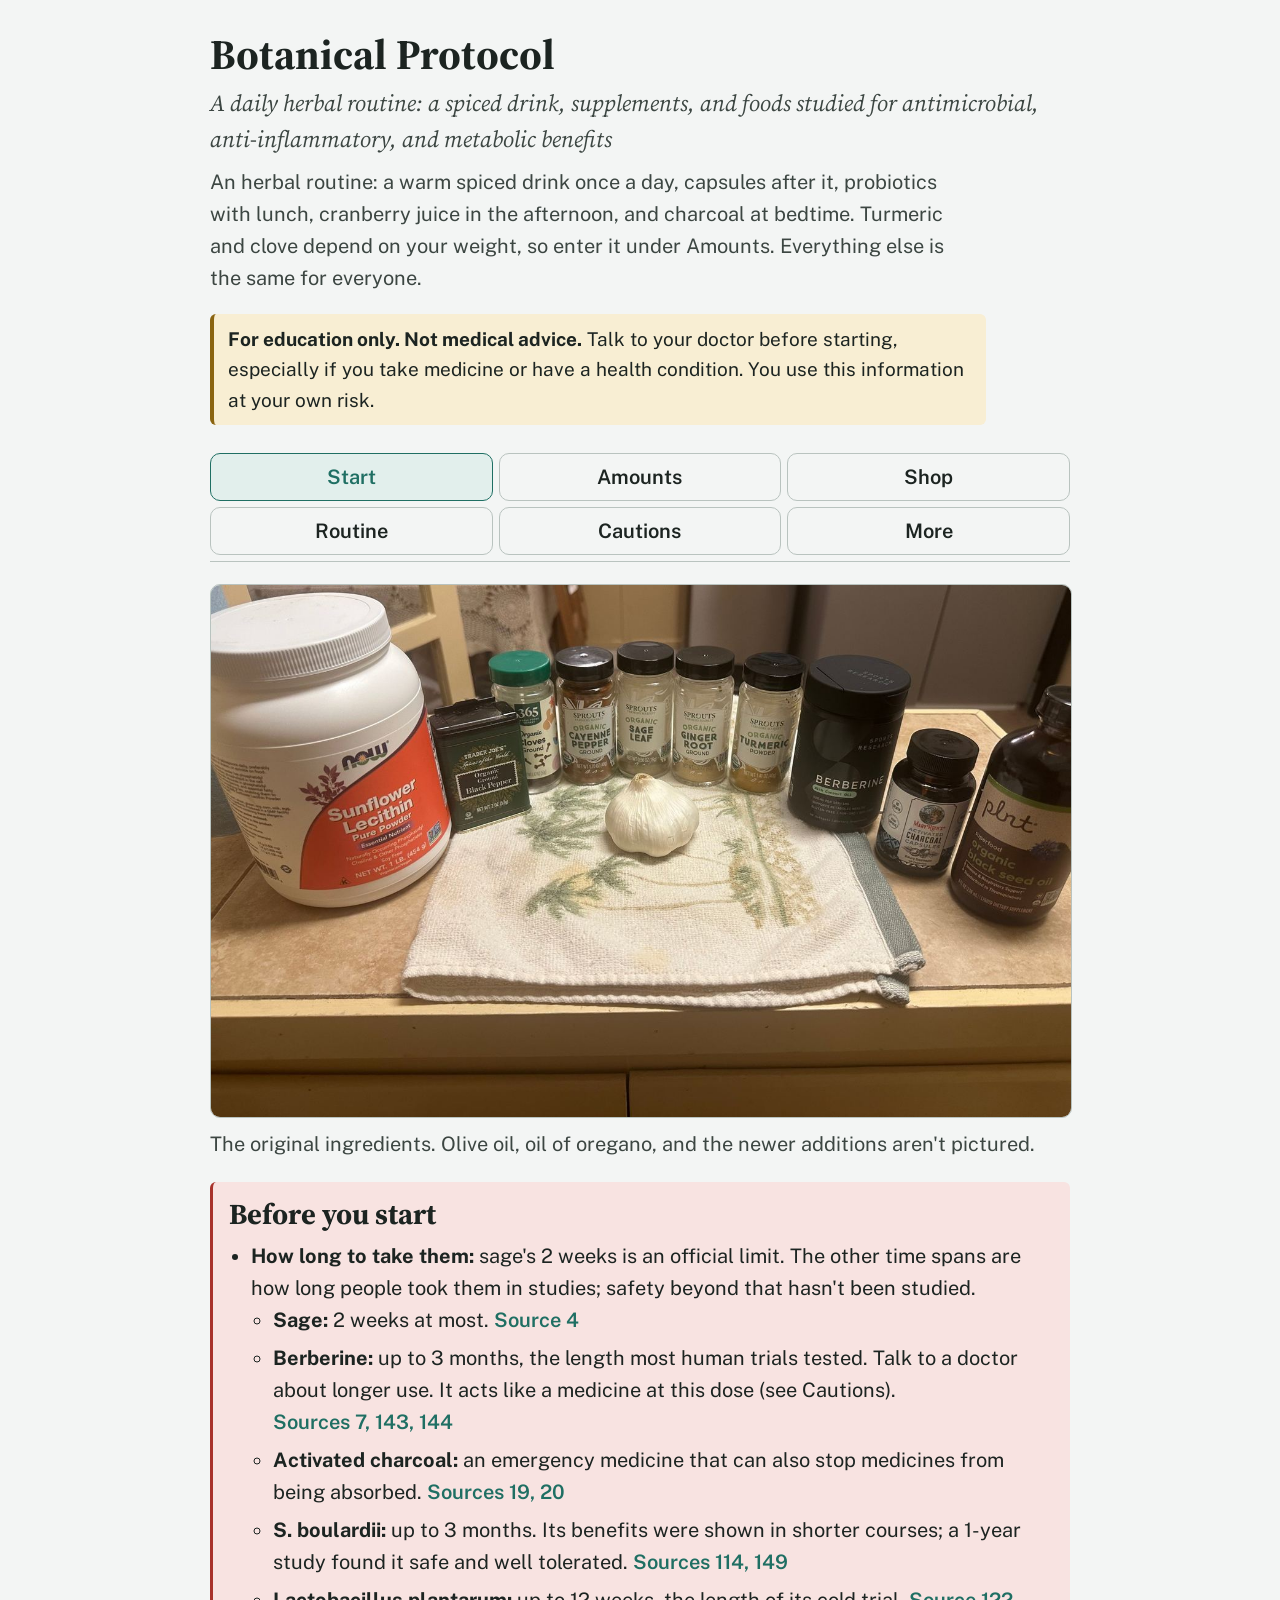
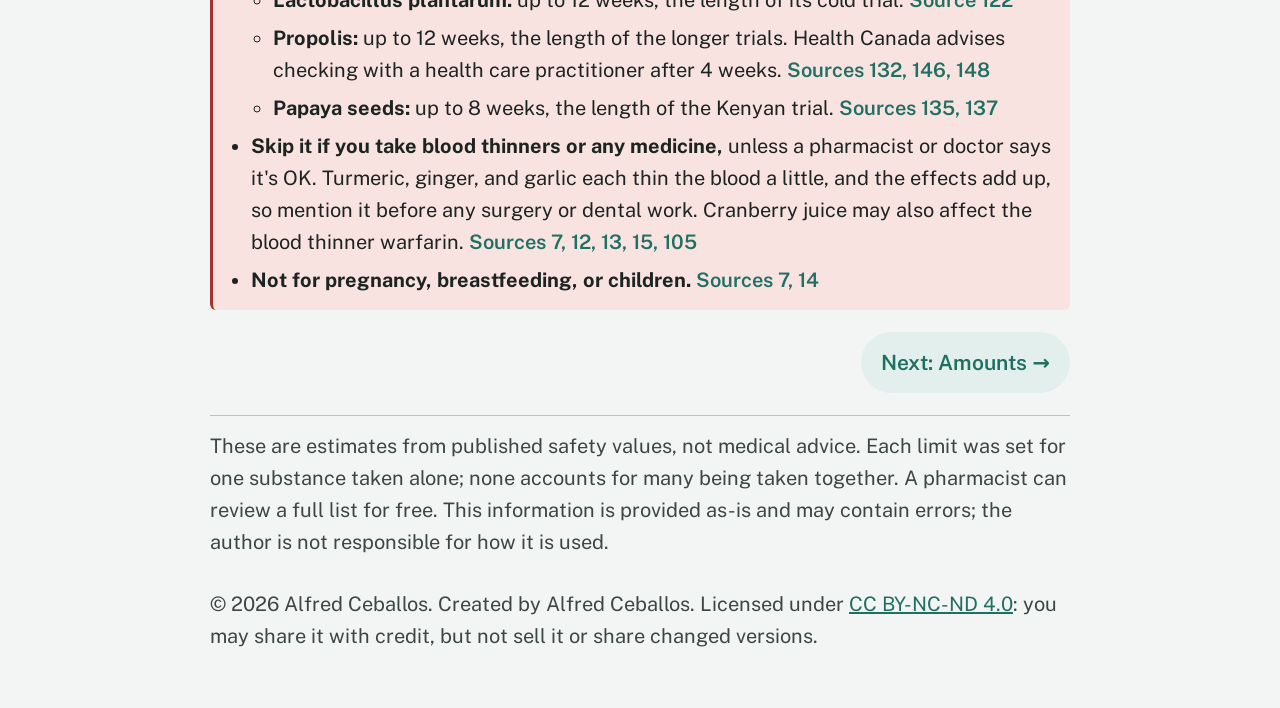
==== commit c45a0c9a: "Reorganize Routine and Cautions; update outdated wording - Make tab becomes "Your daily routine" (ta" ====
--- a/large-text.html
+++ b/large-text.html
@@ -160,6 +160,13 @@
 section.cautions { display: grid; gap: 8px; border-left: 3px solid var(--near); background: var(--near-bg); border-radius: 6px; padding: 14px 16px; }
 section.cautions h2 { margin: 0; }
 section.cautions ul { margin: 0; padding-left: 1.1rem; display: grid; gap: 6px; font-size: 0.92rem; }
+section.cautions h3 { margin-top: 10px; }
+.steps h3.stephead { margin: 6px 0 -4px; font-family: var(--f-display); font-size: 1.1rem; }
+.dayplan { list-style: none; margin: 0; padding: 0; display: grid; max-width: 66ch; }
+.dayplan li { display: grid; grid-template-columns: 8rem minmax(0, 1fr); gap: 4px 10px; align-items: baseline; padding: 8px 0; border-bottom: 1px solid var(--line); }
+.dayplan li:last-child { border-bottom: 0; }
+.dayplan .when { font-size: 0.78rem; letter-spacing: 0.06em; text-transform: uppercase; font-weight: 600; color: var(--accent); }
+@media (max-width: 520px) { .dayplan li { grid-template-columns: 1fr; } }
 a.src, .rlist a.src { display: inline-block; padding: 8px 6px; margin: -8px -6px; }
 .photos { margin: 0; display: grid; gap: 10px; }
 .photos img { display: block; max-width: 100%; height: auto; border-radius: 10px; border: 1px solid var(--line); background: var(--surface); }
@@ -229,6 +236,11 @@
 /* Serving list: wider amount column */
 .sgroup li { grid-template-columns: 7rem minmax(0, 1fr); font-size: 1.05rem; }
 .steplist { font-size: 1.05rem; gap: 14px; }
+/* Daily routine */
+.dayplan li { font-size: 1.05rem; grid-template-columns: 9.5rem minmax(0, 1fr); }
+.dayplan .when { font-size: 0.9rem !important; letter-spacing: 0.04em; }
+.steps h3.stephead { font-size: 1.3rem; }
+@media (max-width: 620px) { .dayplan li { grid-template-columns: 1fr; } }
 /* Tables stack into cards on phones so nothing gets squeezed */
 @media (max-width: 620px) {
   .ltable thead { display: none; }
@@ -253,15 +265,15 @@
 <div class="wrap">
   <header style="display:grid;gap:8px">
     <h1>Botanical Protocol</h1>
-    <p class="subtitle">A daily herbal drink within safety limits: ingredients studied for antimicrobial, anti-inflammatory, and metabolic benefits</p>
-    <p class="lede">An herbal routine: a warm spiced drink once a day, capsules after it, probiotics with lunch, cranberry juice in the afternoon, and charcoal at bedtime. Enter your weight below to get your amounts.</p>
+    <p class="subtitle">A daily herbal routine: a spiced drink, supplements, and foods studied for antimicrobial, anti-inflammatory, and metabolic benefits</p>
+    <p class="lede">An herbal routine: a warm spiced drink once a day, capsules after it, probiotics with lunch, cranberry juice in the afternoon, and charcoal at bedtime. Turmeric and clove depend on your weight, so enter it under Amounts. Everything else is the same for everyone.</p>
     <p class="topnotice"><strong>For education only. Not medical advice.</strong> Talk to your doctor before starting, especially if you take medicine or have a health condition. You use this information at your own risk.</p>
   </header>
-  <nav class="topnav" aria-label="Sections"><ul role="tablist"><li><a href="#start" data-tab="start" role="tab">Start</a></li><li><a href="#doses" data-tab="doses" role="tab">Amounts</a></li><li><a href="#buy" data-tab="buy" role="tab">Shop</a></li><li><a href="#instructions" data-tab="instructions" role="tab">Make</a></li><li><a href="#cautions" data-tab="cautions" role="tab">Cautions</a></li><li><a href="#more" data-tab="more" role="tab">More</a></li></ul></nav>
+  <nav class="topnav" aria-label="Sections"><ul role="tablist"><li><a href="#start" data-tab="start" role="tab">Start</a></li><li><a href="#doses" data-tab="doses" role="tab">Amounts</a></li><li><a href="#buy" data-tab="buy" role="tab">Shop</a></li><li><a href="#instructions" data-tab="instructions" role="tab">Routine</a></li><li><a href="#cautions" data-tab="cautions" role="tab">Cautions</a></li><li><a href="#more" data-tab="more" role="tab">More</a></li></ul></nav>
   <div class="panel" data-panel="start">
   <figure class="photos" aria-label="Ingredient photos">
     <img class="ph-main" src="[data-uri]" width="1400" height="865" alt="The protocol ingredients on a kitchen counter: sunflower lecithin, black pepper, ground cloves, cayenne, sage, ginger, turmeric, a garlic bulb, berberine, activated charcoal capsules, and black seed oil">
-    <figcaption>The original ingredients. Olive oil, oil of oregano, and the newer additions (thyme, cranberry juice, probiotics, propolis, papaya seeds, and pumpkin seeds) aren't pictured.</figcaption>
+    <figcaption>The original ingredients. Olive oil, oil of oregano, and the newer additions aren't pictured.</figcaption>
   </figure>
   <section class="before" id="start" aria-label="Before you start">
     <h2>Before you start</h2>
@@ -287,7 +299,7 @@
   <section class="doses" id="doses">
     <div style="display:grid;gap:4px">
       <h2>Your weight and daily amounts</h2>
-      <p class="lede">Enter your weight. Your amounts and the serving list in How to make it update to match.</p>
+      <p class="lede">Enter your weight. The turmeric and clove amounts here and in Your daily routine update to match.</p>
     </div>
   <noscript><p class="alert" style="border-left-color:var(--near);background:var(--near-bg)">Showing results for the default amounts at 150 lb. To change amounts, open this file in Safari or Chrome.</p></noscript>
   <section class="weight" aria-label="Body weight">
@@ -315,7 +327,7 @@
     <p class="lede">Choose organic for everything. Not connected to or paid by any brand or store named here.</p>
     <div class="buygrid">
       <div class="store">
-        <div class="lbl">Sprouts (organic Sprouts brand)</div>
+        <div class="lbl">Sprouts (organic)</div>
         <ul>
           <li>Turmeric powder</li>
           <li>Black pepper</li>
@@ -361,10 +373,19 @@
   <div class="panel" data-panel="instructions">
   <section class="steps" id="instructions">
     <div style="display:grid;gap:4px">
-      <h2>How to make it</h2>
-      <p class="lede">Once a day. Take it with or without food.</p>
+      <h2>Your daily routine</h2>
+      <p class="lede">A warm drink once a day, then a few more items through the day. Take the drink with or without food.</p>
     </div>
-    <div class="serving" id="serving"><!--pre:serving--><div class="sgroup"><div class="lbl">Your serving · in the cup</div><ul><li><span class="amt">1 tsp</span><span>turmeric powder</span></li><li><span class="amt">½ tsp</span><span>black pepper</span></li><li><span class="amt">⅛ tsp</span><span>cayenne pepper</span></li><li><span class="amt">½ tsp</span><span>ginger powder</span></li><li><span class="amt">¼ tsp</span><span>clove powder</span></li><li><span class="amt">⅛ tsp</span><span>sage powder <span class="tag">Short-term</span></span></li><li><span class="amt">¾ tsp</span><span>ground thyme</span></li><li><span class="amt">1 tbsp</span><span>sunflower lecithin (granules or powder)</span></li><li><span class="amt">1 tbsp</span><span>olive oil (or coconut oil)</span></li><li><span class="amt">1 tsp</span><span>black seed oil</span></li><li><span class="amt">1 cup</span><span>warm water, about 100°F (38°C)</span></li><li><span class="amt">1 clove</span><span>fresh garlic</span></li></ul></div><div class="sgroup"><div class="lbl">Right after the drink</div><ul><li><span class="amt">1,000 mg</span><span>berberine (two 500 mg capsules) <span class="tag">Up to 3 months</span></span></li><li><span class="amt">2 softgels</span><span>oregano oil (or as the label says)</span></li><li><span class="amt">1 serving</span><span>propolis liquid extract (2 mL) <span class="tag">Up to 12 weeks</span></span></li><li><span class="amt">10 g</span><span>ground dried papaya seeds (about 4 tsp), or roughly 20–30 g fresh, blended into a smoothie <span class="tag">Up to 8 weeks</span></span></li></ul></div><div class="sgroup"><div class="lbl">With lunch · at least 4 hours after the drink</div><ul><li><span class="amt">500 mg</span><span>S. boulardii, capsule swallowed whole <span class="tag">Up to 3 months</span></span></li><li><span class="amt">1 capsule</span><span>Lactobacillus plantarum (or as the label says) <span class="tag">Up to 12 weeks</span></span></li><li><span class="amt">Up to 20 g</span><span>pumpkin seeds (about 2½ tbsp)</span></li></ul></div><div class="sgroup"><div class="lbl">Mid-afternoon</div><ul><li><span class="amt">1 cup</span><span>pure cranberry juice (8 oz)</span></li></ul></div><div class="sgroup"><div class="lbl">At bedtime</div><ul><li><span class="amt">2 capsules</span><span>activated charcoal, with a full glass of water <span class="tag">Short-term</span></span></li></ul></div><p class="note">Amounts match the weight entered above.</p><!--/pre:serving--></div>
+    <h3 class="stephead">Your day at a glance</h3>
+    <ul class="dayplan">
+      <li><span class="when">Morning</span><span>The drink, then berberine, oregano oil, propolis, and papaya seeds</span></li>
+      <li><span class="when">Lunch</span><span>Probiotics and pumpkin seeds, at least 4 hours after the drink</span></li>
+      <li><span class="when">Mid-afternoon</span><span>Cranberry juice</span></li>
+      <li><span class="when">Bedtime</span><span>Activated charcoal, at least 2 hours after everything else</span></li>
+    </ul>
+    <h3 class="stephead">Your amounts</h3>
+    <div class="serving" id="serving"><!--pre:serving--><div class="sgroup"><div class="lbl">Your serving · in the cup</div><ul><li><span class="amt">1 tsp</span><span>turmeric powder</span></li><li><span class="amt">½ tsp</span><span>black pepper</span></li><li><span class="amt">⅛ tsp</span><span>cayenne pepper</span></li><li><span class="amt">½ tsp</span><span>ginger powder</span></li><li><span class="amt">¼ tsp</span><span>clove powder</span></li><li><span class="amt">⅛ tsp</span><span>sage powder <span class="tag">Short-term</span></span></li><li><span class="amt">¾ tsp</span><span>ground thyme</span></li><li><span class="amt">1 tbsp</span><span>sunflower lecithin (granules or powder)</span></li><li><span class="amt">1 tbsp</span><span>olive oil (or coconut oil)</span></li><li><span class="amt">1 tsp</span><span>black seed oil</span></li><li><span class="amt">1 cup</span><span>warm water, about 100°F (38°C)</span></li><li><span class="amt">1 clove</span><span>fresh garlic</span></li></ul></div><div class="sgroup"><div class="lbl">Right after the drink</div><ul><li><span class="amt">1,000 mg</span><span>berberine (two 500 mg capsules) <span class="tag">Up to 3 months</span></span></li><li><span class="amt">2 softgels</span><span>oregano oil (or as the label says)</span></li><li><span class="amt">1 serving</span><span>propolis liquid extract (2 mL) <span class="tag">Up to 12 weeks</span></span></li><li><span class="amt">10 g</span><span>ground dried papaya seeds (about 4 tsp), or roughly 20–30 g fresh, blended into a smoothie <span class="tag">Up to 8 weeks</span></span></li></ul></div><div class="sgroup"><div class="lbl">With lunch · at least 4 hours after the drink</div><ul><li><span class="amt">500 mg</span><span>S. boulardii, capsule swallowed whole <span class="tag">Up to 3 months</span></span></li><li><span class="amt">1 capsule</span><span>Lactobacillus plantarum (or as the label says) <span class="tag">Up to 12 weeks</span></span></li><li><span class="amt">Up to 20 g</span><span>pumpkin seeds (about 2½ tbsp)</span></li></ul></div><div class="sgroup"><div class="lbl">Mid-afternoon</div><ul><li><span class="amt">1 cup</span><span>pure cranberry juice (8 oz)</span></li></ul></div><div class="sgroup"><div class="lbl">At bedtime</div><ul><li><span class="amt">2 capsules</span><span>activated charcoal, with a full glass of water <span class="tag">Short-term</span></span></li></ul></div><p class="note">Turmeric and clove match the weight entered under Amounts.</p><!--/pre:serving--></div>
+    <h3 class="stephead">Make the drink</h3>
     <ol class="steplist">
       <li><strong>Crush the garlic.</strong> Crush 1 clove and let it sit for 10 minutes. Researchers suggest this wait lets more of garlic's active compounds form. <span class="cite">Source 18</span></li>
       <li><strong>Combine the powders.</strong> Put the powders and sunflower lecithin from your serving list in a cup.</li>
@@ -372,12 +393,14 @@
       <li><strong>Add warm water.</strong> Pour in the rest of about 1 cup of warm water, ideally from a tea kettle, at about 100°F (38°C). It should feel warm, not hot, on your wrist. Stir well.</li>
       <li><strong>Add the garlic.</strong> Chop the rested garlic and stir it into the warm drink.</li>
       <li><strong>Drink right away.</strong> Stir as you drink, since the powders sink quickly.</li>
+    </ol>
+    <h3 class="stephead">The rest of the day</h3>
+    <ol class="steplist">
       <li><strong>Take the capsules and propolis.</strong> After the slurry, swallow the two berberine capsules and the oregano oil softgels whole, and take one serving of the propolis liquid.</li>
       <li><strong>Papaya seeds, for up to 8 weeks.</strong> Blend 10 g of ground dried seeds (about 4 tsp, an estimate; weigh if you can) or roughly 20 to 30 g of fresh, moist seeds into a smoothie in the morning, away from the probiotics. Stop after 8 weeks at most. <span class="cite">Source 135</span></li>
       <li><strong>With lunch, take the probiotics.</strong> At least 4 hours after the drink, swallow the S. boulardii and Lactobacillus plantarum capsules whole with a meal. A meal with some fat and fiber helps them survive, for example beans, oats, onions, or a banana with peanut butter. Eat the pumpkin seeds plain, in a smoothie, or as a snack. No study has tested these herbs with probiotics, so they're kept at least 4 hours apart to be safe. <span class="cite">Sources 128, 140</span></li>
       <li><strong>Mid-afternoon, drink the cranberry juice.</strong> One cup (8 oz) of pure cranberry juice, at least 2 hours before the bedtime charcoal. <span class="cite">Source 98</span></li>
       <li><strong>At bedtime, take the charcoal.</strong> Swallow the activated charcoal capsules with a full glass of water. Keep them at least 2 hours away from the morning dose, the lunch capsules, the cranberry juice, and any medicines, since charcoal can stop them from being absorbed. <span class="cite">Sources 19, 20</span></li>
-
     </ol>
   </section>
   </div>
@@ -385,16 +408,37 @@
   <div class="panel" data-panel="cautions">
   <section class="cautions" id="cautions">
     <h2>Cautions</h2>
+    <h3>Skip it or ask a doctor first</h3>
     <ul>
-      <li>If it upsets your stomach, take it with food. France's food safety agency lists stomach upset as a berberine risk. <span class="cite">Source 7</span></li>
-      <li>Charcoal turns stools black, which can hide black stools caused by stomach bleeding. Watch instead for dizziness, weakness, stomach pain, or vomit that looks like blood or coffee grounds. <span class="cite">Sources 19, 21</span></li>
-      <li>Stop and get checked for yellow skin or eyes (a possible sign of liver trouble), or severe stomach pain or vomiting. <span class="cite">Sources 12, 14, 30</span></li>
-      <li><strong>Berberine acts like a medicine.</strong> France's food safety agency (ANSES) says drug-like effects, such as lower blood sugar, begin at about 400 mg a day, and the 1,000 mg dose is about 2.5 times that. Trials usually split the daily amount; if taking it all at once upsets your stomach, take it with food. Don't take it if you're pregnant, breastfeeding, or under 18, or have diabetes or liver or heart conditions, unless a doctor says it's OK. It can change how your body handles many medicines, so ask a pharmacist first if you take any. Black seed oil and propolis also lower blood sugar, and the effects can add up. Talk to a doctor before using it longer than 3 months. <span class="cite">Sources 7, 86, 143, 144, 147</span></li>
-      <li><strong>Allergies:</strong> skip thyme if you're allergic to the mint family (oregano, sage, basil, lavender). Skip propolis if you're allergic to bees, bee products, poplar, or Peru balsam; reactions are more likely with asthma or eczema. Stop and get help right away for wheezing or swelling of the face, lips, or throat. <span class="cite">Sources 107, 132, 133</span></li>
-      <li><strong>Probiotics (S. boulardii, Lactobacillus plantarum):</strong> skip them if you have a weak immune system, a central line (a tube into a vein), or a serious illness. Swallow the capsules whole, and don't open them near anyone who is seriously ill, since the yeast can spread through the air. Stop if stomach upset lasts more than 3 days. <span class="cite">Sources 119, 120, 121, 127</span></li>
+      <li><strong>Berberine acts like a medicine.</strong> France's food safety agency (ANSES) says drug-like effects, such as lower blood sugar, begin at about 400 mg a day, and the 1,000 mg dose is about 2.5 times that. Skip it if you're pregnant, breastfeeding, or under 18, or have diabetes or liver or heart conditions, unless a doctor says it's OK. Talk to a doctor before using it longer than 3 months. <span class="cite">Sources 7, 143, 144</span></li>
+      <li><strong>Probiotics (S. boulardii, Lactobacillus plantarum):</strong> skip them if you have a weak immune system, a central line (a tube into a vein), or a serious illness. Swallow the capsules whole, and don't open them near anyone who is seriously ill, since the yeast can spread through the air. <span class="cite">Sources 119, 120, 121, 127</span></li>
+      <li><strong>Papaya seeds:</strong> not in pregnancy (seed extract caused miscarriage in rats). Men trying to conceive should skip them (in animals, daily seed extract stopped sperm production after about 2 to 3 months, and it recovered after stopping). Not for young children without a doctor. <span class="cite">Sources 137, 138</span></li>
       <li><strong>Cranberry juice:</strong> ask a doctor first if you've had kidney stones. It doesn't replace treatment: if you think you have a urinary tract infection, see a doctor. <span class="cite">Sources 105, 106</span></li>
-      <li><strong>Papaya seeds:</strong> not in pregnancy (seed extract caused miscarriage in rats). Men trying to conceive should skip them (in animals, daily seed extract stopped sperm production after about 2 to 3 months, and it recovered after stopping). Not for young children without a doctor. <span class="cite">Sources 137, 138</span></li>
-      <li><strong>Pumpkin seeds:</strong> large amounts can cause bloating or loose stools. <span class="cite">Source 140</span></li>
+    </ul>
+    <h3>Medicines and blood thinners</h3>
+    <ul>
+      <li><strong>Any medicine:</strong> berberine can change how your body handles many medicines, so ask a pharmacist first if you take any. <span class="cite">Source 7</span></li>
+      <li><strong>Blood thinners:</strong> turmeric, ginger, and garlic each thin the blood a little, and the effects add up, so mention it before any surgery or dental work. Cranberry juice may also affect the blood thinner warfarin. <span class="cite">Sources 12, 13, 15, 105</span></li>
+      <li><strong>Blood sugar:</strong> berberine, black seed oil, and propolis all lower blood sugar, and the effects can add up. Ask a doctor first if you take diabetes medicine. <span class="cite">Sources 7, 86, 144, 147</span></li>
+      <li><strong>Charcoal:</strong> keep it at least 2 hours away from medicines, since it can stop them from being absorbed. <span class="cite">Sources 19, 20</span></li>
+    </ul>
+    <h3>Allergies</h3>
+    <ul>
+      <li><strong>Thyme:</strong> skip it if you're allergic to the mint family (oregano, sage, basil, lavender). <span class="cite">Source 107</span></li>
+      <li><strong>Propolis:</strong> skip it if you're allergic to bees, bee products, poplar, or Peru balsam. Reactions are more likely with asthma or eczema. <span class="cite">Sources 132, 133</span></li>
+    </ul>
+    <h3>Common side effects</h3>
+    <ul>
+      <li><strong>Upset stomach:</strong> if the drink or capsules upset your stomach, take them with food. France's food safety agency lists stomach upset as a berberine risk. Trials usually split the daily berberine amount, so 1,000 mg at once may upset it more. <span class="cite">Sources 7, 144</span></li>
+      <li><strong>Black stools:</strong> charcoal turns stools black. <span class="cite">Source 19</span></li>
+      <li><strong>Bloating:</strong> large amounts of pumpkin seeds can cause bloating or loose stools. <span class="cite">Source 140</span></li>
+    </ul>
+    <h3>Stop and get help if</h3>
+    <ul>
+      <li>You get yellow skin or eyes (a possible sign of liver trouble), or severe stomach pain or vomiting. <span class="cite">Sources 12, 14, 30</span></li>
+      <li>You feel dizzy or weak, or have stomach pain or vomit that looks like blood or coffee grounds. These can be signs of stomach bleeding, which charcoal's black stools can hide. <span class="cite">Sources 19, 21</span></li>
+      <li>You start wheezing, or your face, lips, or throat swell. Get help right away. <span class="cite">Sources 132, 133</span></li>
+      <li>Stomach upset from the probiotics lasts more than 3 days. <span class="cite">Source 119</span></li>
     </ul>
   </section>
   </div>
@@ -405,7 +449,7 @@
   <details class="fold research" id="research">
     <summary>What the research shows</summary>
     <div class="rintro">
-      <p><strong>Most of this research is lab or animal work. It hasn't shown that this protocol treats infections in people.</strong> Lab results often use far stronger amounts than reach the body after swallowing.</p>
+      <p><strong>Some items have human trials, such as cranberry for urinary tract infections and S. boulardii for diarrhea from antibiotics. Most findings are lab or animal work, and no study has tested this whole routine, so it isn't shown to treat infections in people.</strong> Lab results often use far stronger amounts than reach the body after swallowing. <span class="cite">Sources 99, 114</span></p>
       <p class="legend"><span class="chip ok">Human</span> tested in people &nbsp; <span class="chip near">Animal</span> tested in animals &nbsp; <span class="chip none">Lab</span> tested on germs or cells in a dish</p>
     </div>
     <div class="rgrid">
@@ -1483,7 +1527,7 @@
       `<div class="sgroup"><div class="lbl">With lunch \u00b7 at least 4 hours after the drink</div><ul>${lunch.join("")}</ul></div>` +
       `<div class="sgroup"><div class="lbl">Mid-afternoon</div><ul>${aft.join("")}</ul></div>` +
       `<div class="sgroup"><div class="lbl">At bedtime</div><ul>${bed.join("")}</ul></div>` +
-      `<p class="note">Amounts match the weight entered above.</p>`;
+      `<p class="note">Turmeric and clove match the weight entered under Amounts.</p>`;
   }
 
   function render() {
@@ -1560,7 +1604,7 @@
 
 (function () {
   const order = ['start','doses','buy','instructions','cautions','more'];
-  const names = { start: 'Start', doses: 'Amounts', buy: 'Shop', instructions: 'Make', cautions: 'Cautions', more: 'More' };
+  const names = { start: 'Start', doses: 'Amounts', buy: 'Shop', instructions: 'Routine', cautions: 'Cautions', more: 'More' };
   const panels = {}; document.querySelectorAll('.panel').forEach((p) => panels[p.dataset.panel] = p);
   const tabs = [...document.querySelectorAll('.topnav a')];
   document.documentElement.classList.add('js-tabs');
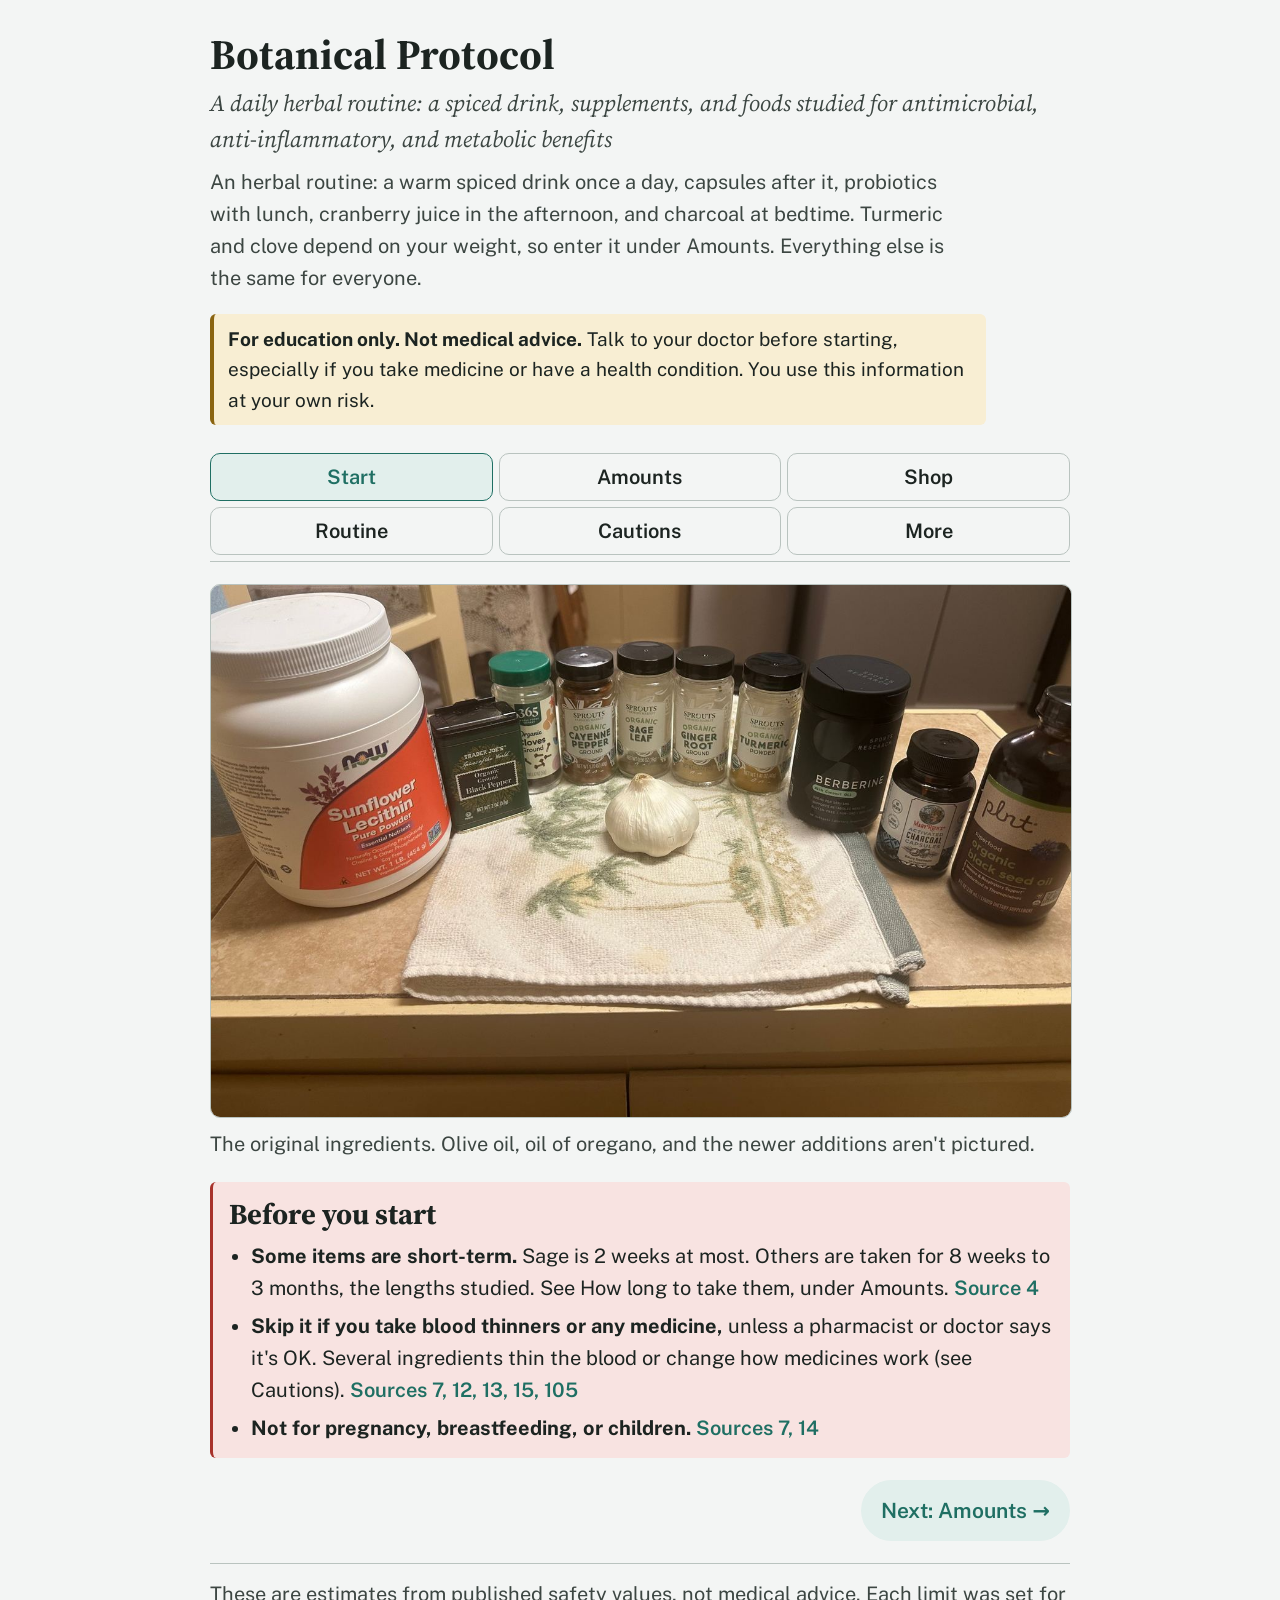
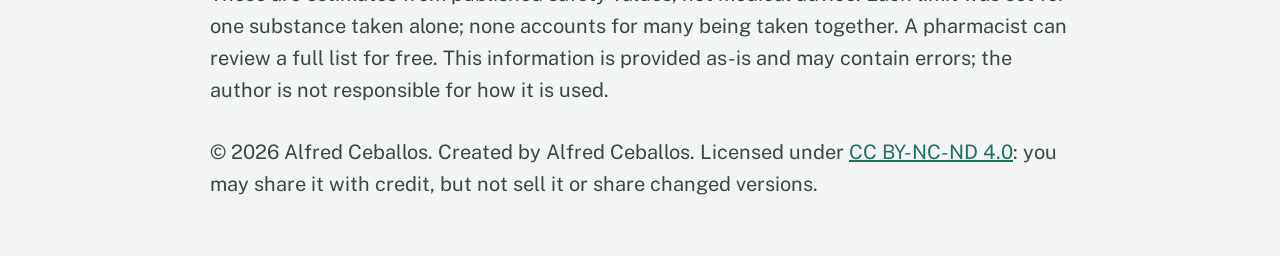
==== commit 7d93a286: "Group amounts and checker by time of day; move time spans to a How long table - Amounts table and am" ====
--- a/large-text.html
+++ b/large-text.html
@@ -82,6 +82,9 @@
 .list { display: grid; gap: 0; background: var(--surface); border: 1px solid var(--line); border-radius: 10px; overflow: hidden; }
 .row { display: grid; grid-template-columns: minmax(0, 15rem) minmax(0, 1fr); gap: 12px 24px; padding: 16px; border-top: 1px solid var(--line); }
 .row:first-child { border-top: 0; }
+.lgrp { padding: 16px 0 6px; border-top: 1px solid var(--line); font-size: 0.78rem; letter-spacing: 0.06em; text-transform: uppercase; color: var(--accent); font-weight: 600; }
+.lgrp:first-child { border-top: 0; padding-top: 0; }
+.lgrp + .row { border-top: 0; padding-top: 6px; }
 .left { display: grid; gap: 6px; align-content: start; min-width: 0; }
 .name { font-weight: 600; }
 .compound { color: var(--muted); font-size: 0.85rem; }
@@ -144,7 +147,7 @@
 .ltable { border-collapse: collapse; width: 100%; font-size: 0.9rem; }
 .ltable th, .ltable td { text-align: left; vertical-align: top; padding: 8px 8px 8px 0; border-bottom: 1px solid var(--line); }
 .ltable thead th { font-size: 0.72rem; letter-spacing: 0.06em; text-transform: uppercase; color: var(--muted); font-weight: 600; }
-.ltable tr.grp th { padding-top: 14px; font-size: 0.78rem; color: var(--accent); font-weight: 600; border-bottom: 1px solid var(--accent-soft); }
+.ltable tr.grp th { padding-top: 14px; font-size: 0.78rem; letter-spacing: 0.06em; text-transform: uppercase; color: var(--accent); font-weight: 600; border-bottom: 1px solid var(--accent-soft); }
 .ltable .sub { font-size: 0.78rem; color: var(--muted); font-weight: 400; }
 .ltable td:first-child { width: 45%; }
 .lt3 td:first-child { width: 38%; }
@@ -215,7 +218,7 @@
 .subtitle { font-size: 1.15rem; }
 .credit, .note, .lim, .compound, .unit, .sub, .cite, .src, .legend, .photos figcaption, .disclaimer, .kgnote, .rlist li, .store ul, section.cautions ul, .before ul, .sublist { font-size: 1rem !important; }
 .ltable, .ltable .sub { font-size: 1rem; }
-.ltable thead th, .ltable tr.grp th, .lbl, .field label, .rlist .topic, .cautions h3, .limits h4 { font-size: 0.9rem !important; letter-spacing: 0.04em; }
+.ltable thead th, .ltable tr.grp th, .lbl, .field label, .rlist .topic, .cautions h3, .limits h4, .lgrp { font-size: 0.9rem !important; letter-spacing: 0.04em; }
 .chip, .tag { font-size: 0.85rem !important; padding: 3px 10px; }
 .cite, a.src { font-weight: 600; }
 /* Navigation: two rows of large buttons instead of a scrolling strip */
@@ -253,6 +256,9 @@
   .lt3 td:nth-child(2)::before { content: "Suggested"; }
   .lt3 td:nth-child(3)::before { content: "Maximum"; }
   .ltable:not(.lt3) td:nth-child(2)::before { content: "Suggested"; }
+  .ltable.lthow td:nth-child(2)::before { content: "How long"; }
+  .ltable tr.grp { display: block; padding: 16px 0 0; border-bottom: 0; }
+  .ltable tr.grp th { display: block; padding: 0 0 6px; }
   .ltable td:nth-child(n+2)::before { display: block; font-size: 0.85rem; font-weight: 600; text-transform: uppercase; letter-spacing: 0.04em; color: var(--muted); }
   .rlist li { grid-template-columns: auto minmax(0, 1fr); }
   .rlist .finding { grid-column: 1 / -1; }
@@ -278,18 +284,8 @@
   <section class="before" id="start" aria-label="Before you start">
     <h2>Before you start</h2>
     <ul>
-      <li><strong>How long to take them:</strong> sage's 2 weeks is an official limit. The other time spans are how long people took them in studies; safety beyond that hasn't been studied.
-        <ul class="sublist">
-          <li><strong>Sage:</strong> 2 weeks at most. <span class="cite">Source 4</span></li>
-          <li><strong>Berberine:</strong> up to 3 months, the length most human trials tested. Talk to a doctor about longer use. It acts like a medicine at this dose (see Cautions). <span class="cite">Sources 7, 143, 144</span></li>
-          <li><strong>Activated charcoal:</strong> an emergency medicine that can also stop medicines from being absorbed. <span class="cite">Sources 19, 20</span></li>
-          <li><strong>S. boulardii:</strong> up to 3 months. Its benefits were shown in shorter courses; a 1-year study found it safe and well tolerated. <span class="cite">Sources 114, 149</span></li>
-          <li><strong>Lactobacillus plantarum:</strong> up to 12 weeks, the length of its cold trial. <span class="cite">Source 122</span></li>
-          <li><strong>Propolis:</strong> up to 12 weeks, the length of the longer trials. Health Canada advises checking with a health care practitioner after 4 weeks. <span class="cite">Sources 132, 146, 148</span></li>
-          <li><strong>Papaya seeds:</strong> up to 8 weeks, the length of the Kenyan trial. <span class="cite">Sources 135, 137</span></li>
-        </ul>
-      </li>
-      <li><strong>Skip it if you take blood thinners or any medicine,</strong> unless a pharmacist or doctor says it's OK. Turmeric, ginger, and garlic each thin the blood a little, and the effects add up, so mention it before any surgery or dental work. Cranberry juice may also affect the blood thinner warfarin. <span class="cite">Sources 7, 12, 13, 15, 105</span></li>
+      <li><strong>Some items are short-term.</strong> Sage is 2 weeks at most. Others are taken for 8 weeks to 3 months, the lengths studied. See How long to take them, under Amounts. <span class="cite">Source 4</span></li>
+      <li><strong>Skip it if you take blood thinners or any medicine,</strong> unless a pharmacist or doctor says it's OK. Several ingredients thin the blood or change how medicines work (see Cautions). <span class="cite">Sources 7, 12, 13, 15, 105</span></li>
       <li><strong>Not for pregnancy, breastfeeding, or children.</strong> <span class="cite">Sources 7, 14</span></li>
     </ul>
   </section>
@@ -316,7 +312,20 @@
   </section>
   <section class="limits" aria-label="Your daily amounts">
     <h3>Your daily amounts</h3>
-    <div class="tablewrap"><div id="limits"><!--pre:limits--><h4>Ingredients with a limit</h4><p class="note">Based on the weight above. Maximums assume the strongest spice, so they stay safe whatever the strength of your jar, and are rounded down to real spoon sizes. The suggested amount never goes above the maximum.</p><table class="ltable lt3"><thead><tr><th>Ingredient</th><th>Suggested daily amount</th><th>Daily maximum</th></tr></thead><tbody><tr><td>Turmeric <span class="cite">1, 2, 31</span></td><td><strong>1 tsp</strong></td><td><strong>1¼ tsp</strong><div class="sub">changes with your weight; black pepper boosts absorption, so this limit may need to be lower when they're combined</div></td></tr><tr><td>Clove <span class="cite">3, 25</span></td><td><strong>¼ tsp</strong></td><td><strong>½ tsp</strong><div class="sub">changes with your weight</div></td></tr><tr><td>Sage <span class="tag">Short-term</span> <span class="cite">4, 5</span></td><td><strong>⅛ tsp</strong></td><td><strong>¼ tsp</strong><div class="sub">2 weeks at most</div></td></tr></tbody></table><h4>Ingredients without an official limit</h4><p class="note">No official limit exists for these, so these are reasonable amounts, not limits. Times like “Up to 3 months” show how long studies lasted. They're not safety limits.</p><table class="ltable"><thead><tr><th>Ingredient</th><th>Suggested daily amount</th></tr></thead><tbody><tr><td>Black pepper <span class="cite">6</span></td><td><strong>½ tsp</strong><div class="sub">normal food amount; boosts turmeric absorption</div></td></tr><tr><td>Cayenne <span class="cite">10, 30</span></td><td><strong>⅛–¼ tsp</strong><div class="sub">start with ⅛ tsp; burning or heartburn can start around ¼ tsp in sensitive people</div></td></tr><tr><td>Ginger <span class="cite">29</span></td><td><strong>½ tsp</strong><div class="sub">about 1 g, well tolerated in studies; heartburn became more common around 2 g a day</div></td></tr><tr><td>Black seed oil <span class="cite">8, 28</span></td><td><strong>1 tsp</strong><div class="sub">about 5 mL; the amount used in an 8-week trial</div></td></tr><tr><td>Oregano oil <span class="cite">9, 96</span></td><td><strong>Follow the label</strong><div class="sub">strength varies by brand; some also contain black seed oil and ginger, which add to the drink's amounts</div></td></tr><tr><td>Activated charcoal <span class="tag">Short-term</span> <span class="cite">19, 20</span></td><td><strong>Follow the label</strong><div class="sub">at bedtime, 2 hours from other doses</div></td></tr><tr><td>Garlic <span class="cite">12</span></td><td><strong>1 clove</strong><div class="sub">food amount</div></td></tr><tr><td>Olive or coconut oil <span class="cite">17</span></td><td><strong>1 tbsp</strong><div class="sub">food amount</div></td></tr><tr><td>Sunflower lecithin <span class="cite">27</span></td><td><strong>1 tbsp</strong><div class="sub">food amount</div></td></tr><tr><td>Thyme <span class="cite">26, 107, 109</span></td><td><strong>¾ tsp</strong><div class="sub">about 1 g; well below the European Medicines Agency's thyme tea amount (1–2 g, 3–4 times a day)</div></td></tr><tr><td>Berberine <span class="tag">Up to 3 months</span> <span class="cite">7, 97, 143, 144</span></td><td><strong>1,000 mg</strong><div class="sub">two 500 mg capsules at once, after the drink; within the 900–1,500 mg a day used in most trials. Acts like a medicine: drug-like effects begin at about 400 mg. No toxicity limit has been set for pure berberine; Europe's food safety agency (2026 draft) said no safe amount can be set yet</div></td></tr><tr><td>Propolis <span class="tag">Up to 12 weeks</span> <span class="cite">132, 145, 146, 147, 148</span></td><td><strong>1 serving</strong><div class="sub">follow the label (the product used here: 2 mL with 1,220 mg of liquid extract). No toxicity limit set; studies used 400–1,500 mg a day of powder or dry extract for 8 to 12 weeks. Check with a health care practitioner after 4 weeks</div></td></tr><tr><td>S. boulardii <span class="tag">Up to 3 months</span> <span class="cite">114, 119, 149</span></td><td><strong>500 mg</strong><div class="sub">10 billion CFU, with lunch. Its benefits were shown in shorter courses; a 1-year study found it safe and well tolerated. No toxicity limit set; Health Canada allows labels up to 30 billion CFU (about 1,500 mg) for diarrhea from antibiotics</div></td></tr><tr><td>Lactobacillus plantarum <span class="tag">Up to 12 weeks</span> <span class="cite">122, 124</span></td><td><strong>Follow the label</strong><div class="sub">with lunch, for up to 12 weeks, the length of its cold trial; studies used 1–10 billion CFU a day. Results depend on the strain, so look for a named one, such as 299v</div></td></tr><tr><td>Pumpkin seeds <span class="cite">140</span></td><td><strong>Up to 20 g</strong><div class="sub">about 2½ tbsp shelled seeds, with lunch; the European Medicines Agency's daily amount for pumpkin seed</div></td></tr><tr><td>Cranberry juice <span class="cite">98, 99</span></td><td><strong>1 cup (8 oz)</strong><div class="sub">pure cranberry juice, no added sugar, no blends, in the afternoon; the FDA's amount for urinary tract infections</div></td></tr><tr><td>Papaya seeds <span class="tag">Up to 8 weeks</span> <span class="cite">135</span></td><td><strong>10 g ground dried</strong><div class="sub">about 4 tsp (an estimate; weigh if you can), or roughly 20–30 g fresh seeds, in the morning, for up to 8 weeks; the daily amount and length of a Kenyan trial</div></td></tr></tbody></table><!--/pre:limits--></div></div>
+    <div class="tablewrap"><div id="limits"><!--pre:limits--><h4>Ingredients with a limit</h4><p class="note">Based on the weight above. Maximums assume the strongest spice, so they stay safe whatever the strength of your jar, and are rounded down to real spoon sizes. The suggested amount never goes above the maximum.</p><table class="ltable lt3"><thead><tr><th>Ingredient</th><th>Suggested daily amount</th><th>Daily maximum</th></tr></thead><tbody><tr class="grp"><th colspan="3">In the cup</th></tr><tr><td>Turmeric <span class="cite">1, 2, 31</span></td><td><strong>1 tsp</strong></td><td><strong>1¼ tsp</strong><div class="sub">changes with your weight; black pepper boosts absorption, so this limit may need to be lower when they're combined</div></td></tr><tr><td>Clove <span class="cite">3, 25</span></td><td><strong>¼ tsp</strong></td><td><strong>½ tsp</strong><div class="sub">changes with your weight</div></td></tr><tr><td>Sage <span class="tag">Short-term</span> <span class="cite">4, 5</span></td><td><strong>⅛ tsp</strong></td><td><strong>¼ tsp</strong><div class="sub">2 weeks at most</div></td></tr></tbody></table><h4>Ingredients without an official limit</h4><p class="note">No official limit exists for these, so these are reasonable amounts, not limits. Times like “Up to 3 months” show how long studies lasted. They're not safety limits.</p><table class="ltable"><thead><tr><th>Ingredient</th><th>Suggested daily amount</th></tr></thead><tbody><tr class="grp"><th colspan="2">In the cup</th></tr><tr><td>Black pepper <span class="cite">6</span></td><td><strong>½ tsp</strong><div class="sub">normal food amount; boosts turmeric absorption</div></td></tr><tr><td>Cayenne <span class="cite">10, 30</span></td><td><strong>⅛–¼ tsp</strong><div class="sub">start with ⅛ tsp; burning or heartburn can start around ¼ tsp in sensitive people</div></td></tr><tr><td>Ginger <span class="cite">29</span></td><td><strong>½ tsp</strong><div class="sub">about 1 g, well tolerated in studies; heartburn became more common around 2 g a day</div></td></tr><tr><td>Thyme <span class="cite">26, 107, 109</span></td><td><strong>¾ tsp</strong><div class="sub">about 1 g; well below the European Medicines Agency's thyme tea amount (1–2 g, 3–4 times a day)</div></td></tr><tr><td>Sunflower lecithin <span class="cite">27</span></td><td><strong>1 tbsp</strong><div class="sub">food amount</div></td></tr><tr><td>Olive or coconut oil <span class="cite">17</span></td><td><strong>1 tbsp</strong><div class="sub">food amount</div></td></tr><tr><td>Black seed oil <span class="cite">8, 28</span></td><td><strong>1 tsp</strong><div class="sub">about 5 mL; the amount used in an 8-week trial</div></td></tr><tr><td>Garlic <span class="cite">12</span></td><td><strong>1 clove</strong><div class="sub">food amount</div></td></tr><tr class="grp"><th colspan="2">Right after the drink</th></tr><tr><td>Berberine <span class="tag">Up to 3 months</span> <span class="cite">7, 97, 143, 144</span></td><td><strong>1,000 mg</strong><div class="sub">two 500 mg capsules at once; within the 900–1,500 mg a day used in most trials. Acts like a medicine: drug-like effects begin at about 400 mg. No toxicity limit has been set for pure berberine; Europe's food safety agency (2026 draft) said no safe amount can be set yet</div></td></tr><tr><td>Oregano oil <span class="cite">9, 96</span></td><td><strong>Follow the label</strong><div class="sub">strength varies by brand; some also contain black seed oil and ginger, which add to the drink's amounts</div></td></tr><tr><td>Propolis <span class="tag">Up to 12 weeks</span> <span class="cite">132, 145, 146, 147, 148</span></td><td><strong>1 serving</strong><div class="sub">follow the label (the product used here: 2 mL with 1,220 mg of liquid extract). No toxicity limit set; studies used 400–1,500 mg a day of powder or dry extract for 8 to 12 weeks. Check with a health care practitioner after 4 weeks</div></td></tr><tr><td>Papaya seeds <span class="tag">Up to 8 weeks</span> <span class="cite">135</span></td><td><strong>10 g ground dried</strong><div class="sub">about 4 tsp (an estimate; weigh if you can), or roughly 20–30 g fresh seeds, for up to 8 weeks; the daily amount and length of a Kenyan trial</div></td></tr><tr class="grp"><th colspan="2">With lunch</th></tr><tr><td>S. boulardii <span class="tag">Up to 3 months</span> <span class="cite">114, 119, 149</span></td><td><strong>500 mg</strong><div class="sub">10 billion CFU. Its benefits were shown in shorter courses; a 1-year study found it safe and well tolerated. No toxicity limit set; Health Canada allows labels up to 30 billion CFU (about 1,500 mg) for diarrhea from antibiotics</div></td></tr><tr><td>Lactobacillus plantarum <span class="tag">Up to 12 weeks</span> <span class="cite">122, 124</span></td><td><strong>Follow the label</strong><div class="sub">for up to 12 weeks, the length of its cold trial; studies used 1–10 billion CFU a day. Results depend on the strain, so look for a named one, such as 299v</div></td></tr><tr><td>Pumpkin seeds <span class="cite">140</span></td><td><strong>Up to 20 g</strong><div class="sub">about 2½ tbsp shelled seeds; the European Medicines Agency's daily amount for pumpkin seed</div></td></tr><tr class="grp"><th colspan="2">Mid-afternoon</th></tr><tr><td>Cranberry juice <span class="cite">98, 99</span></td><td><strong>1 cup (8 oz)</strong><div class="sub">pure cranberry juice, no added sugar, no blends; the FDA's amount for urinary tract infections</div></td></tr><tr class="grp"><th colspan="2">At bedtime</th></tr><tr><td>Activated charcoal <span class="tag">Short-term</span> <span class="cite">19, 20</span></td><td><strong>Follow the label</strong><div class="sub">at least 2 hours from other doses</div></td></tr></tbody></table><!--/pre:limits--></div></div>
+  </section>
+  <section class="limits" id="howlong" aria-label="How long to take them">
+    <h3>How long to take them</h3>
+    <p class="note">Sage's 2 weeks is an official limit. The other time spans are how long people took them in studies; safety beyond that hasn't been studied.</p>
+    <div class="tablewrap"><table class="ltable lthow"><thead><tr><th>Ingredient</th><th>How long</th></tr></thead><tbody>
+      <tr><td>Sage <span class="cite">4</span></td><td><strong>2 weeks at most</strong><div class="sub">an official limit</div></td></tr>
+      <tr><td>Berberine <span class="cite">7, 143, 144</span></td><td><strong>Up to 3 months</strong><div class="sub">the length most human trials tested. Talk to a doctor about longer use. It acts like a medicine at this dose (see Cautions).</div></td></tr>
+      <tr><td>Propolis <span class="cite">132, 146, 148</span></td><td><strong>Up to 12 weeks</strong><div class="sub">the length of the longer trials. Health Canada advises checking with a health care practitioner after 4 weeks.</div></td></tr>
+      <tr><td>Papaya seeds <span class="cite">135, 137</span></td><td><strong>Up to 8 weeks</strong><div class="sub">the length of the Kenyan trial</div></td></tr>
+      <tr><td>S. boulardii <span class="cite">114, 149</span></td><td><strong>Up to 3 months</strong><div class="sub">its benefits were shown in shorter courses; a 1-year study found it safe and well tolerated</div></td></tr>
+      <tr><td>Lactobacillus plantarum <span class="cite">122</span></td><td><strong>Up to 12 weeks</strong><div class="sub">the length of its cold trial</div></td></tr>
+      <tr><td>Activated charcoal <span class="cite">19, 20</span></td><td><strong>Short-term</strong><div class="sub">an emergency medicine that can also stop medicines from being absorbed</div></td></tr>
+    </tbody></table></div>
   </section>
   </section>
   </div>
@@ -702,7 +711,7 @@
     <summary>Check specific amounts</summary>
     <p class="note" style="margin-bottom:10px">Change any amount to see how it compares with its limit, with notes and sources for each ingredient.</p>
     <div class="summary" id="summary" style="margin-bottom:10px"><!--pre:summary--><span class="chip ok">4 within limit</span><span class="chip none">12 with no official limit</span><!--/pre:summary--></div>
-  <section class="list" id="list" aria-label="Ingredients"><!--pre:list--><div class="row">
+  <section class="list" id="list" aria-label="Ingredients"><!--pre:list--><div class="lgrp">In the cup</div><div class="row">
       <div class="left">
         <div class="name">Turmeric powder</div>
         <div class="compound">Checked as: Curcumin</div>
@@ -829,6 +838,36 @@
         <p class="note">Eating the powder takes in all of its oil, unlike thyme tea. Skip it if you're allergic to the mint family (oregano, sage, basil, lavender).</p>
         <a class="src" href="#sources" onclick="var d=document.getElementById('sources');d.open=true;d.scrollIntoView({behavior:'smooth'});return false;">Source 26, 107, 108</a></div></div><div class="row">
       <div class="left">
+        <div class="name">Sunflower lecithin (granules or powder)</div>
+        <div class="compound">Checked as: Food ingredient</div>
+        <div class="inrow">
+          <span class="stepper"><button type="button" class="stepbtn" aria-label="Decrease Sunflower lecithin (granules or powder) amount in tbsp">−</button><input id="in-lecithin" type="number" min="0" step="0.5" value="1" aria-label="Sunflower lecithin (granules or powder) amount in tbsp"><button type="button" class="stepbtn" aria-label="Increase Sunflower lecithin (granules or powder) amount in tbsp">+</button></span>
+          <span class="unit">tbsp / day</span>
+        </div>
+        
+      </div>
+      <div class="right" id="out-lecithin" aria-live="polite">
+        <div class="verdict"><span class="chip food">Food amount</span><span class="est">1.0 tbsp</span></div>
+        <div class="lim">FDA lists lecithin as generally recognized as safe (GRAS) in food.</div>
+        
+        
+        <a class="src" href="#sources" onclick="var d=document.getElementById('sources');d.open=true;d.scrollIntoView({behavior:'smooth'});return false;">Source 27</a></div></div><div class="row">
+      <div class="left">
+        <div class="name">Oil</div>
+        <div class="compound">Checked as: Food fat</div>
+        <div class="inrow">
+          <span class="stepper"><button type="button" class="stepbtn" aria-label="Decrease Oil amount in tbsp">−</button><input id="in-coconut" type="number" min="0" step="0.5" value="1" aria-label="Oil amount in tbsp"><button type="button" class="stepbtn" aria-label="Increase Oil amount in tbsp">+</button></span>
+          <span class="unit">tbsp / day</span>
+        </div>
+        <div class="inrow"><select id="oiltype" aria-label="Type of oil"><option value="olive" selected="">Olive oil, unrefined extra virgin</option><option value="coconut">Coconut oil, unrefined extra virgin</option></select></div>
+      </div>
+      <div class="right" id="out-coconut" aria-live="polite">
+        <div class="verdict"><span class="chip food">Food amount</span><span class="est">1.0 tbsp olive oil</span></div>
+        <div class="lim">Normal food amount.</div>
+        
+        <p class="note">Mostly unsaturated fat, with about 1 g of saturated fat per tbsp. It helps turmeric absorb just as well.</p>
+        <a class="src" href="#sources" onclick="var d=document.getElementById('sources');d.open=true;d.scrollIntoView({behavior:'smooth'});return false;">Source 16, 17</a></div></div><div class="row">
+      <div class="left">
         <div class="name">Black seed oil</div>
         <div class="compound">Checked as: Whole oil</div>
         <div class="inrow">
@@ -844,6 +883,21 @@
         <p class="note">A 12-week rat study found lower platelet counts (platelets help blood clot).</p>
         <a class="src" href="#sources" onclick="var d=document.getElementById('sources');d.open=true;d.scrollIntoView({behavior:'smooth'});return false;">Source 8</a></div></div><div class="row">
       <div class="left">
+        <div class="name">Garlic</div>
+        <div class="compound">Checked as: Fresh clove</div>
+        <div class="inrow">
+          <span class="stepper"><button type="button" class="stepbtn" aria-label="Decrease Garlic amount in cloves">−</button><input id="in-garlic" type="number" min="0" step="1" value="1" aria-label="Garlic amount in cloves"><button type="button" class="stepbtn" aria-label="Increase Garlic amount in cloves">+</button></span>
+          <span class="unit">cloves / day</span>
+        </div>
+        
+      </div>
+      <div class="right" id="out-garlic" aria-live="polite">
+        <div class="verdict"><span class="chip food">Food amount</span><span class="est">1.0 clove</span></div>
+        <div class="lim">No limit set for food garlic.</div>
+        
+        <p class="note">Garlic supplements may increase bleeding risk.</p>
+        <a class="src" href="#sources" onclick="var d=document.getElementById('sources');d.open=true;d.scrollIntoView({behavior:'smooth'});return false;">Source 12</a></div></div><div class="lgrp">Right after the drink</div><div class="row">
+      <div class="left">
         <div class="name">Berberine <span class="tag">Up to 3 months</span></div>
         <div class="compound">Checked as: Berberine</div>
         <div class="inrow">
@@ -889,55 +943,25 @@
         <p class="note">Propolis lowered blood sugar in diabetes trials, which adds to berberine and black seed oil. Skip it if you're allergic to bees, bee products, poplar, or Peru balsam.</p>
         <a class="src" href="#sources" onclick="var d=document.getElementById('sources');d.open=true;d.scrollIntoView({behavior:'smooth'});return false;">Source 132, 133, 145, 147</a></div></div><div class="row">
       <div class="left">
-        <div class="name">Garlic</div>
-        <div class="compound">Checked as: Fresh clove</div>
-        <div class="inrow">
-          <span class="stepper"><button type="button" class="stepbtn" aria-label="Decrease Garlic amount in cloves">−</button><input id="in-garlic" type="number" min="0" step="1" value="1" aria-label="Garlic amount in cloves"><button type="button" class="stepbtn" aria-label="Increase Garlic amount in cloves">+</button></span>
-          <span class="unit">cloves / day</span>
-        </div>
-        
-      </div>
-      <div class="right" id="out-garlic" aria-live="polite">
-        <div class="verdict"><span class="chip food">Food amount</span><span class="est">1.0 clove</span></div>
-        <div class="lim">No limit set for food garlic.</div>
-        
-        <p class="note">Garlic supplements may increase bleeding risk.</p>
-        <a class="src" href="#sources" onclick="var d=document.getElementById('sources');d.open=true;d.scrollIntoView({behavior:'smooth'});return false;">Source 12</a></div></div><div class="row">
-      <div class="left">
-        <div class="name">Oil</div>
-        <div class="compound">Checked as: Food fat</div>
-        <div class="inrow">
-          <span class="stepper"><button type="button" class="stepbtn" aria-label="Decrease Oil amount in tbsp">−</button><input id="in-coconut" type="number" min="0" step="0.5" value="1" aria-label="Oil amount in tbsp"><button type="button" class="stepbtn" aria-label="Increase Oil amount in tbsp">+</button></span>
-          <span class="unit">tbsp / day</span>
-        </div>
-        <div class="inrow"><select id="oiltype" aria-label="Type of oil"><option value="olive" selected="">Olive oil, unrefined extra virgin</option><option value="coconut">Coconut oil, unrefined extra virgin</option></select></div>
-      </div>
-      <div class="right" id="out-coconut" aria-live="polite">
-        <div class="verdict"><span class="chip food">Food amount</span><span class="est">1.0 tbsp olive oil</span></div>
-        <div class="lim">Normal food amount.</div>
-        
-        <p class="note">Mostly unsaturated fat, with about 1 g of saturated fat per tbsp. It helps turmeric absorb just as well.</p>
-        <a class="src" href="#sources" onclick="var d=document.getElementById('sources');d.open=true;d.scrollIntoView({behavior:'smooth'});return false;">Source 16, 17</a></div></div><div class="row">
-      <div class="left">
-        <div class="name">Sunflower lecithin (granules or powder)</div>
-        <div class="compound">Checked as: Food ingredient</div>
-        <div class="inrow">
-          <span class="stepper"><button type="button" class="stepbtn" aria-label="Decrease Sunflower lecithin (granules or powder) amount in tbsp">−</button><input id="in-lecithin" type="number" min="0" step="0.5" value="1" aria-label="Sunflower lecithin (granules or powder) amount in tbsp"><button type="button" class="stepbtn" aria-label="Increase Sunflower lecithin (granules or powder) amount in tbsp">+</button></span>
-          <span class="unit">tbsp / day</span>
-        </div>
-        
-      </div>
-      <div class="right" id="out-lecithin" aria-live="polite">
-        <div class="verdict"><span class="chip food">Food amount</span><span class="est">1.0 tbsp</span></div>
-        <div class="lim">FDA lists lecithin as generally recognized as safe (GRAS) in food.</div>
-        
-        
-        <a class="src" href="#sources" onclick="var d=document.getElementById('sources');d.open=true;d.scrollIntoView({behavior:'smooth'});return false;">Source 27</a></div></div><div class="row">
-      <div class="left">
-        <div class="name">S. boulardii (probiotic yeast, with lunch) <span class="tag">Up to 3 months</span></div>
+        <div class="name">Papaya seeds, ground dried <span class="tag">Up to 8 weeks</span></div>
+        <div class="compound">Checked as: Seeds</div>
+        <div class="inrow">
+          <span class="stepper"><button type="button" class="stepbtn" aria-label="Decrease Papaya seeds, ground dried amount in g">−</button><input id="in-papaya" type="number" min="0" step="1" value="10" aria-label="Papaya seeds, ground dried amount in g"><button type="button" class="stepbtn" aria-label="Increase Papaya seeds, ground dried amount in g">+</button></span>
+          <span class="unit">g / day</span>
+        </div>
+        
+      </div>
+      <div class="right" id="out-papaya" aria-live="polite">
+        <div class="verdict"><span class="chip none">No official limit</span><span class="est">10 g dried seeds (about 4 tsp, an estimate)</span></div>
+        <div class="lim">No official limit. A Kenyan trial used 10 g a day for about 8 weeks, the longest it has been tested. Fresh seeds: roughly 20–30 g (an estimate).</div>
+        
+        <p class="note">Take it in the morning, away from the probiotics. Not in pregnancy. Men trying to conceive should skip it; in animals, daily seed extract stopped sperm production after about 2 to 3 months.</p>
+        <a class="src" href="#sources" onclick="var d=document.getElementById('sources');d.open=true;d.scrollIntoView({behavior:'smooth'});return false;">Source 135, 137, 138</a></div></div><div class="lgrp">With lunch</div><div class="row">
+      <div class="left">
+        <div class="name">S. boulardii (probiotic yeast) <span class="tag">Up to 3 months</span></div>
         <div class="compound">Checked as: Live yeast</div>
         <div class="inrow">
-          <span class="stepper"><button type="button" class="stepbtn" aria-label="Decrease S. boulardii (probiotic yeast, with lunch) amount in mg">−</button><input id="in-sboulardii" type="number" min="0" step="250" value="500" aria-label="S. boulardii (probiotic yeast, with lunch) amount in mg"><button type="button" class="stepbtn" aria-label="Increase S. boulardii (probiotic yeast, with lunch) amount in mg">+</button></span>
+          <span class="stepper"><button type="button" class="stepbtn" aria-label="Decrease S. boulardii (probiotic yeast) amount in mg">−</button><input id="in-sboulardii" type="number" min="0" step="250" value="500" aria-label="S. boulardii (probiotic yeast) amount in mg"><button type="button" class="stepbtn" aria-label="Increase S. boulardii (probiotic yeast) amount in mg">+</button></span>
           <span class="unit">mg / day</span>
         </div>
         
@@ -949,10 +973,10 @@
         <p class="note">Take with lunch, at least 4 hours after the morning drink, and swallow the capsule whole. Benefits were shown in shorter courses; a 1-year study found it safe and well tolerated, so up to 3 months stays within what was studied. Skip it with a weak immune system, a central line, or a serious illness.</p>
         <a class="src" href="#sources" onclick="var d=document.getElementById('sources');d.open=true;d.scrollIntoView({behavior:'smooth'});return false;">Source 114, 119, 120, 121, 149</a></div></div><div class="row">
       <div class="left">
-        <div class="name">Lactobacillus plantarum (with lunch) <span class="tag">Up to 12 weeks</span></div>
+        <div class="name">Lactobacillus plantarum <span class="tag">Up to 12 weeks</span></div>
         <div class="compound">Checked as: Live bacteria</div>
         <div class="inrow">
-          <span class="stepper"><button type="button" class="stepbtn" aria-label="Decrease Lactobacillus plantarum (with lunch) amount in capsules">−</button><input id="in-plantarum" type="number" min="0" step="1" value="1" aria-label="Lactobacillus plantarum (with lunch) amount in capsules"><button type="button" class="stepbtn" aria-label="Increase Lactobacillus plantarum (with lunch) amount in capsules">+</button></span>
+          <span class="stepper"><button type="button" class="stepbtn" aria-label="Decrease Lactobacillus plantarum amount in capsules">−</button><input id="in-plantarum" type="number" min="0" step="1" value="1" aria-label="Lactobacillus plantarum amount in capsules"><button type="button" class="stepbtn" aria-label="Increase Lactobacillus plantarum amount in capsules">+</button></span>
           <span class="unit">capsules / day</span>
         </div>
         
@@ -964,10 +988,10 @@
         <p class="note">Follow the label. Up to 12 weeks, the length of its cold trial. Results depend on the strain, so look for one named on the label, such as 299v. Skip it with a weak immune system, a central line, or a serious illness.</p>
         <a class="src" href="#sources" onclick="var d=document.getElementById('sources');d.open=true;d.scrollIntoView({behavior:'smooth'});return false;">Source 122, 124, 127</a></div></div><div class="row">
       <div class="left">
-        <div class="name">Pumpkin seeds (with lunch)</div>
+        <div class="name">Pumpkin seeds</div>
         <div class="compound">Checked as: Food</div>
         <div class="inrow">
-          <span class="stepper"><button type="button" class="stepbtn" aria-label="Decrease Pumpkin seeds (with lunch) amount in g">−</button><input id="in-pumpkin" type="number" min="0" step="5" value="20" aria-label="Pumpkin seeds (with lunch) amount in g"><button type="button" class="stepbtn" aria-label="Increase Pumpkin seeds (with lunch) amount in g">+</button></span>
+          <span class="stepper"><button type="button" class="stepbtn" aria-label="Decrease Pumpkin seeds amount in g">−</button><input id="in-pumpkin" type="number" min="0" step="5" value="20" aria-label="Pumpkin seeds amount in g"><button type="button" class="stepbtn" aria-label="Increase Pumpkin seeds amount in g">+</button></span>
           <span class="unit">g / day</span>
         </div>
         
@@ -977,12 +1001,12 @@
         <div class="lim">Food. The European Medicines Agency's daily amount for pumpkin seed is up to 20 g.</div>
         
         <p class="note">Large amounts can cause bloating or loose stools.</p>
-        <a class="src" href="#sources" onclick="var d=document.getElementById('sources');d.open=true;d.scrollIntoView({behavior:'smooth'});return false;">Source 140</a></div></div><div class="row">
-      <div class="left">
-        <div class="name">Cranberry juice, pure (afternoon)</div>
+        <a class="src" href="#sources" onclick="var d=document.getElementById('sources');d.open=true;d.scrollIntoView({behavior:'smooth'});return false;">Source 140</a></div></div><div class="lgrp">Mid-afternoon</div><div class="row">
+      <div class="left">
+        <div class="name">Cranberry juice, pure</div>
         <div class="compound">Checked as: Juice</div>
         <div class="inrow">
-          <span class="stepper"><button type="button" class="stepbtn" aria-label="Decrease Cranberry juice, pure (afternoon) amount in oz">−</button><input id="in-cranberry" type="number" min="0" step="1" value="8" aria-label="Cranberry juice, pure (afternoon) amount in oz"><button type="button" class="stepbtn" aria-label="Increase Cranberry juice, pure (afternoon) amount in oz">+</button></span>
+          <span class="stepper"><button type="button" class="stepbtn" aria-label="Decrease Cranberry juice, pure amount in oz">−</button><input id="in-cranberry" type="number" min="0" step="1" value="8" aria-label="Cranberry juice, pure amount in oz"><button type="button" class="stepbtn" aria-label="Increase Cranberry juice, pure amount in oz">+</button></span>
           <span class="unit">oz / day</span>
         </div>
         
@@ -992,27 +1016,12 @@
         <div class="lim">No official limit. The FDA's amount for urinary tract infections is one 8 oz serving a day.</div>
         
         <p class="note">Pure cranberry juice, no added sugar, no blends. Take it at least 2 hours before the bedtime charcoal. Ask a doctor first if you take warfarin or have had kidney stones.</p>
-        <a class="src" href="#sources" onclick="var d=document.getElementById('sources');d.open=true;d.scrollIntoView({behavior:'smooth'});return false;">Source 98, 105, 106</a></div></div><div class="row">
-      <div class="left">
-        <div class="name">Papaya seeds, ground dried (morning) <span class="tag">Up to 8 weeks</span></div>
-        <div class="compound">Checked as: Seeds</div>
-        <div class="inrow">
-          <span class="stepper"><button type="button" class="stepbtn" aria-label="Decrease Papaya seeds, ground dried (morning) amount in g">−</button><input id="in-papaya" type="number" min="0" step="1" value="10" aria-label="Papaya seeds, ground dried (morning) amount in g"><button type="button" class="stepbtn" aria-label="Increase Papaya seeds, ground dried (morning) amount in g">+</button></span>
-          <span class="unit">g / day</span>
-        </div>
-        
-      </div>
-      <div class="right" id="out-papaya" aria-live="polite">
-        <div class="verdict"><span class="chip none">No official limit</span><span class="est">10 g dried seeds (about 4 tsp, an estimate)</span></div>
-        <div class="lim">No official limit. A Kenyan trial used 10 g a day for about 8 weeks, the longest it has been tested. Fresh seeds: roughly 20–30 g (an estimate).</div>
-        
-        <p class="note">Take it in the morning, away from the probiotics. Not in pregnancy. Men trying to conceive should skip it; in animals, daily seed extract stopped sperm production after about 2 to 3 months.</p>
-        <a class="src" href="#sources" onclick="var d=document.getElementById('sources');d.open=true;d.scrollIntoView({behavior:'smooth'});return false;">Source 135, 137, 138</a></div></div><div class="row">
-      <div class="left">
-        <div class="name">Activated charcoal (bedtime) <span class="tag">Short-term only</span></div>
+        <a class="src" href="#sources" onclick="var d=document.getElementById('sources');d.open=true;d.scrollIntoView({behavior:'smooth'});return false;">Source 98, 105, 106</a></div></div><div class="lgrp">At bedtime</div><div class="row">
+      <div class="left">
+        <div class="name">Activated charcoal <span class="tag">Short-term only</span></div>
         <div class="compound">Checked as: Separate dose</div>
         <div class="inrow">
-          <span class="stepper"><button type="button" class="stepbtn" aria-label="Decrease Activated charcoal (bedtime) amount in capsules">−</button><input id="in-charcoal" type="number" min="0" step="1" value="2" aria-label="Activated charcoal (bedtime) amount in capsules"><button type="button" class="stepbtn" aria-label="Increase Activated charcoal (bedtime) amount in capsules">+</button></span>
+          <span class="stepper"><button type="button" class="stepbtn" aria-label="Decrease Activated charcoal amount in capsules">−</button><input id="in-charcoal" type="number" min="0" step="1" value="2" aria-label="Activated charcoal amount in capsules"><button type="button" class="stepbtn" aria-label="Increase Activated charcoal amount in capsules">+</button></span>
           <span class="unit">capsules / day</span>
         </div>
         <div class="inrow"><span class="stepper"><button type="button" class="stepbtn" aria-label="Decrease Charcoal mg per capsule">−</button><input id="charmg" type="number" min="0" step="5" value="475" aria-label="Charcoal mg per capsule"><button type="button" class="stepbtn" aria-label="Increase Charcoal mg per capsule">+</button></span><span class="unit">mg per capsule (from label)</span></div>
@@ -1211,26 +1220,26 @@
 <script>
 (function () {
   const ITEMS = [
-    { id: "turmeric", name: "Turmeric powder", compound: "Curcumin", unit: "tsp", def: 1, step: 0.25, thin: true },
-    { id: "pepper", name: "Black pepper", compound: "Piperine", unit: "tsp", def: 0.5, step: 0.25 },
-    { id: "cayenne", name: "Cayenne pepper", compound: "Capsaicin", unit: "tsp", def: 0.125, step: 0.125 },
-    { id: "ginger", name: "Ginger powder", compound: "Ginger (whole)", unit: "tsp", def: 0.5, step: 0.25, thin: true },
-    { id: "clove", name: "Clove powder", compound: "Eugenol", unit: "tsp", def: 0.25, step: 0.25 },
-    { id: "sage", name: "Sage powder", compound: "Thujone", unit: "tsp", def: 0.125, step: 0.125, short: true },
-    { id: "thyme", name: "Thyme, ground", compound: "Whole herb", unit: "tsp", def: 0.75, step: 0.125 },
-    { id: "blackseed", name: "Black seed oil", compound: "Whole oil", unit: "tsp", def: 1, step: 0.25 },
-    { id: "berberine", name: "Berberine", compound: "Berberine", unit: "mg", def: 1000, step: 100, tag: "Up to 3 months" },
-    { id: "oregano", name: "Oregano oil", compound: "Carvacrol", unit: "softgels", def: 2, step: 1 },
-    { id: "propolis", name: "Propolis liquid extract", compound: "Whole extract", unit: "servings", def: 1, step: 1, tag: "Up to 12 weeks" },
-    { id: "garlic", name: "Garlic", compound: "Fresh clove", unit: "cloves", def: 1, step: 1, thin: true },
-    { id: "coconut", name: "Oil", compound: "Food fat", unit: "tbsp", def: 1, step: 0.5 },
-    { id: "lecithin", name: "Sunflower lecithin (granules or powder)", compound: "Food ingredient", unit: "tbsp", def: 1, step: 0.5 },
-    { id: "sboulardii", name: "S. boulardii (probiotic yeast, with lunch)", compound: "Live yeast", unit: "mg", def: 500, step: 250, tag: "Up to 3 months" },
-    { id: "plantarum", name: "Lactobacillus plantarum (with lunch)", compound: "Live bacteria", unit: "capsules", def: 1, step: 1, tag: "Up to 12 weeks" },
-    { id: "pumpkin", name: "Pumpkin seeds (with lunch)", compound: "Food", unit: "g", def: 20, step: 5 },
-    { id: "cranberry", name: "Cranberry juice, pure (afternoon)", compound: "Juice", unit: "oz", def: 8, step: 1, thin: true },
-    { id: "papaya", name: "Papaya seeds, ground dried (morning)", compound: "Seeds", unit: "g", def: 10, step: 1, tag: "Up to 8 weeks" },
-    { id: "charcoal", name: "Activated charcoal (bedtime)", compound: "Separate dose", unit: "capsules", def: 2, step: 1, short: true }
+    { id: "turmeric", name: "Turmeric powder", compound: "Curcumin", unit: "tsp", def: 1, step: 0.25, thin: true, when: "cup" },
+    { id: "pepper", name: "Black pepper", compound: "Piperine", unit: "tsp", def: 0.5, step: 0.25, when: "cup" },
+    { id: "cayenne", name: "Cayenne pepper", compound: "Capsaicin", unit: "tsp", def: 0.125, step: 0.125, when: "cup" },
+    { id: "ginger", name: "Ginger powder", compound: "Ginger (whole)", unit: "tsp", def: 0.5, step: 0.25, thin: true, when: "cup" },
+    { id: "clove", name: "Clove powder", compound: "Eugenol", unit: "tsp", def: 0.25, step: 0.25, when: "cup" },
+    { id: "sage", name: "Sage powder", compound: "Thujone", unit: "tsp", def: 0.125, step: 0.125, short: true, when: "cup" },
+    { id: "thyme", name: "Thyme, ground", compound: "Whole herb", unit: "tsp", def: 0.75, step: 0.125, when: "cup" },
+    { id: "lecithin", name: "Sunflower lecithin (granules or powder)", compound: "Food ingredient", unit: "tbsp", def: 1, step: 0.5, when: "cup" },
+    { id: "coconut", name: "Oil", compound: "Food fat", unit: "tbsp", def: 1, step: 0.5, when: "cup" },
+    { id: "blackseed", name: "Black seed oil", compound: "Whole oil", unit: "tsp", def: 1, step: 0.25, when: "cup" },
+    { id: "garlic", name: "Garlic", compound: "Fresh clove", unit: "cloves", def: 1, step: 1, thin: true, when: "cup" },
+    { id: "berberine", name: "Berberine", compound: "Berberine", unit: "mg", def: 1000, step: 100, tag: "Up to 3 months", when: "after" },
+    { id: "oregano", name: "Oregano oil", compound: "Carvacrol", unit: "softgels", def: 2, step: 1, when: "after" },
+    { id: "propolis", name: "Propolis liquid extract", compound: "Whole extract", unit: "servings", def: 1, step: 1, tag: "Up to 12 weeks", when: "after" },
+    { id: "papaya", name: "Papaya seeds, ground dried", compound: "Seeds", unit: "g", def: 10, step: 1, tag: "Up to 8 weeks", when: "after" },
+    { id: "sboulardii", name: "S. boulardii (probiotic yeast)", compound: "Live yeast", unit: "mg", def: 500, step: 250, tag: "Up to 3 months", when: "lunch" },
+    { id: "plantarum", name: "Lactobacillus plantarum", compound: "Live bacteria", unit: "capsules", def: 1, step: 1, tag: "Up to 12 weeks", when: "lunch" },
+    { id: "pumpkin", name: "Pumpkin seeds", compound: "Food", unit: "g", def: 20, step: 5, when: "lunch" },
+    { id: "cranberry", name: "Cranberry juice, pure", compound: "Juice", unit: "oz", def: 8, step: 1, thin: true, when: "afternoon" },
+    { id: "charcoal", name: "Activated charcoal", compound: "Separate dose", unit: "capsules", def: 2, step: 1, short: true, when: "bed" }
   ];
 
   const $ = (s) => document.querySelector(s);
@@ -1246,7 +1255,16 @@
 
   // Build rows (clears the pre-rendered copy shown when scripts can't run)
   list.innerHTML = "";
+  const WHEN = { cup: "In the cup", after: "Right after the drink", lunch: "With lunch", afternoon: "Mid-afternoon", bed: "At bedtime" };
+  let lastWhen = null;
   ITEMS.forEach((it) => {
+    if (it.when !== lastWhen) {
+      const h = document.createElement("div");
+      h.className = "lgrp";
+      h.textContent = WHEN[it.when];
+      list.appendChild(h);
+      lastWhen = it.when;
+    }
     const row = document.createElement("div");
     row.className = "row";
     const extra = it.id === "oregano"
@@ -1455,6 +1473,7 @@
   function limitsTable(W) {
     const S = (n) => `<span class="cite">${n}</span>`;
     const row = (name, amt, sub, src) => `<tr><td>${name} ${S(src)}</td><td><strong>${amt}</strong>${sub ? `<div class="sub">${sub}</div>` : ""}</td></tr>`;
+    const grp = (t, n) => `<tr class="grp"><th colspan="${n || 2}">${t}</th></tr>`;
     const table = (head, rows) => `<table class="ltable"><thead><tr><th>Ingredient</th><th>${head}</th></tr></thead><tbody>${rows.join("")}</tbody></table>`;
     const tMax = (3 * W) / (3.0 * 0.05 * 1000), cMax = (2.5 * W) / (2.1 * 0.15 * 1000), sMax = 6 / (0.7 * 0.03 * 0.96 * 1000);
     const def = (id) => ITEMS.find((i) => i.id === id).def;
@@ -1467,25 +1486,30 @@
       row3("Sage <span class='tag'>Short-term</span>", sugT("sage", sMax), floorFrac(sMax) + " tsp", "2 weeks at most", "4, 5"),
     ];
     const sug = [
+      grp("In the cup"),
       row("Black pepper", "\u00bd tsp", "normal food amount; boosts turmeric absorption", "6"),
       row("Cayenne", "\u215b\u2013\u00bc tsp", "start with \u215b tsp; burning or heartburn can start around \u00bc tsp in sensitive people", "10, 30"),
       row("Ginger", "\u00bd tsp", "about 1 g, well tolerated in studies; heartburn became more common around 2 g a day", "29"),
+      row("Thyme", "\u00be tsp", "about 1 g; well below the European Medicines Agency's thyme tea amount (1\u20132 g, 3\u20134 times a day)", "26, 107, 109"),
+      row("Sunflower lecithin", "1 tbsp", "food amount", "27"),
+      row("Olive or coconut oil", "1 tbsp", "food amount", "17"),
       row("Black seed oil", "1 tsp", "about 5 mL; the amount used in an 8-week trial", "8, 28"),
+      row("Garlic", "1 clove", "food amount", "12"),
+      grp("Right after the drink"),
+      row("Berberine <span class='tag'>Up to 3 months</span>", "1,000 mg", "two 500 mg capsules at once; within the 900\u20131,500 mg a day used in most trials. Acts like a medicine: drug-like effects begin at about 400 mg. No toxicity limit has been set for pure berberine; Europe's food safety agency (2026 draft) said no safe amount can be set yet", "7, 97, 143, 144"),
       row("Oregano oil", "Follow the label", "strength varies by brand; some also contain black seed oil and ginger, which add to the drink's amounts", "9, 96"),
-      row("Activated charcoal <span class='tag'>Short-term</span>", "Follow the label", "at bedtime, 2 hours from other doses", "19, 20"),
-      row("Garlic", "1 clove", "food amount", "12"),
-      row("Olive or coconut oil", "1 tbsp", "food amount", "17"),
-      row("Sunflower lecithin", "1 tbsp", "food amount", "27"),
-      row("Thyme", "\u00be tsp", "about 1 g; well below the European Medicines Agency's thyme tea amount (1\u20132 g, 3\u20134 times a day)", "26, 107, 109"),
-      row("Berberine <span class='tag'>Up to 3 months</span>", "1,000 mg", "two 500 mg capsules at once, after the drink; within the 900\u20131,500 mg a day used in most trials. Acts like a medicine: drug-like effects begin at about 400 mg. No toxicity limit has been set for pure berberine; Europe's food safety agency (2026 draft) said no safe amount can be set yet", "7, 97, 143, 144"),
       row("Propolis <span class='tag'>Up to 12 weeks</span>", "1 serving", "follow the label (the product used here: 2 mL with 1,220 mg of liquid extract). No toxicity limit set; studies used 400\u20131,500 mg a day of powder or dry extract for 8 to 12 weeks. Check with a health care practitioner after 4 weeks", "132, 145, 146, 147, 148"),
-      row("S. boulardii <span class='tag'>Up to 3 months</span>", def("sboulardii") + " mg", "10 billion CFU, with lunch. Its benefits were shown in shorter courses; a 1-year study found it safe and well tolerated. No toxicity limit set; Health Canada allows labels up to 30 billion CFU (about 1,500 mg) for diarrhea from antibiotics", "114, 119, 149"),
-      row("Lactobacillus plantarum <span class='tag'>Up to 12 weeks</span>", "Follow the label", "with lunch, for up to 12 weeks, the length of its cold trial; studies used 1\u201310 billion CFU a day. Results depend on the strain, so look for a named one, such as 299v", "122, 124"),
-      row("Pumpkin seeds", "Up to 20 g", "about 2\u00bd tbsp shelled seeds, with lunch; the European Medicines Agency's daily amount for pumpkin seed", "140"),
-      row("Cranberry juice", "1 cup (8 oz)", "pure cranberry juice, no added sugar, no blends, in the afternoon; the FDA's amount for urinary tract infections", "98, 99"),
-      row("Papaya seeds <span class='tag'>Up to 8 weeks</span>", "10 g ground dried", "about 4 tsp (an estimate; weigh if you can), or roughly 20\u201330 g fresh seeds, in the morning, for up to 8 weeks; the daily amount and length of a Kenyan trial", "135"),
+      row("Papaya seeds <span class='tag'>Up to 8 weeks</span>", "10 g ground dried", "about 4 tsp (an estimate; weigh if you can), or roughly 20\u201330 g fresh seeds, for up to 8 weeks; the daily amount and length of a Kenyan trial", "135"),
+      grp("With lunch"),
+      row("S. boulardii <span class='tag'>Up to 3 months</span>", def("sboulardii") + " mg", "10 billion CFU. Its benefits were shown in shorter courses; a 1-year study found it safe and well tolerated. No toxicity limit set; Health Canada allows labels up to 30 billion CFU (about 1,500 mg) for diarrhea from antibiotics", "114, 119, 149"),
+      row("Lactobacillus plantarum <span class='tag'>Up to 12 weeks</span>", "Follow the label", "for up to 12 weeks, the length of its cold trial; studies used 1\u201310 billion CFU a day. Results depend on the strain, so look for a named one, such as 299v", "122, 124"),
+      row("Pumpkin seeds", "Up to 20 g", "about 2\u00bd tbsp shelled seeds; the European Medicines Agency's daily amount for pumpkin seed", "140"),
+      grp("Mid-afternoon"),
+      row("Cranberry juice", "1 cup (8 oz)", "pure cranberry juice, no added sugar, no blends; the FDA's amount for urinary tract infections", "98, 99"),
+      grp("At bedtime"),
+      row("Activated charcoal <span class='tag'>Short-term</span>", "Follow the label", "at least 2 hours from other doses", "19, 20")
     ];
-    return `<h4>Ingredients with a limit</h4><p class="note">Based on the weight above. Maximums assume the strongest spice, so they stay safe whatever the strength of your jar, and are rounded down to real spoon sizes. The suggested amount never goes above the maximum.</p><table class="ltable lt3"><thead><tr><th>Ingredient</th><th>Suggested daily amount</th><th>Daily maximum</th></tr></thead><tbody>${max.join("")}</tbody></table><h4>Ingredients without an official limit</h4><p class="note">No official limit exists for these, so these are reasonable amounts, not limits. Times like \u201cUp to 3 months\u201d show how long studies lasted. They're not safety limits.</p>${table("Suggested daily amount", sug)}`;
+    return `<h4>Ingredients with a limit</h4><p class="note">Based on the weight above. Maximums assume the strongest spice, so they stay safe whatever the strength of your jar, and are rounded down to real spoon sizes. The suggested amount never goes above the maximum.</p><table class="ltable lt3"><thead><tr><th>Ingredient</th><th>Suggested daily amount</th><th>Daily maximum</th></tr></thead><tbody>${grp("In the cup", 3)}${max.join("")}</tbody></table><h4>Ingredients without an official limit</h4><p class="note">No official limit exists for these, so these are reasonable amounts, not limits. Times like \u201cUp to 3 months\u201d show how long studies lasted. They're not safety limits.</p>${table("Suggested daily amount", sug)}`;
   }
 
   function servingList(W) {
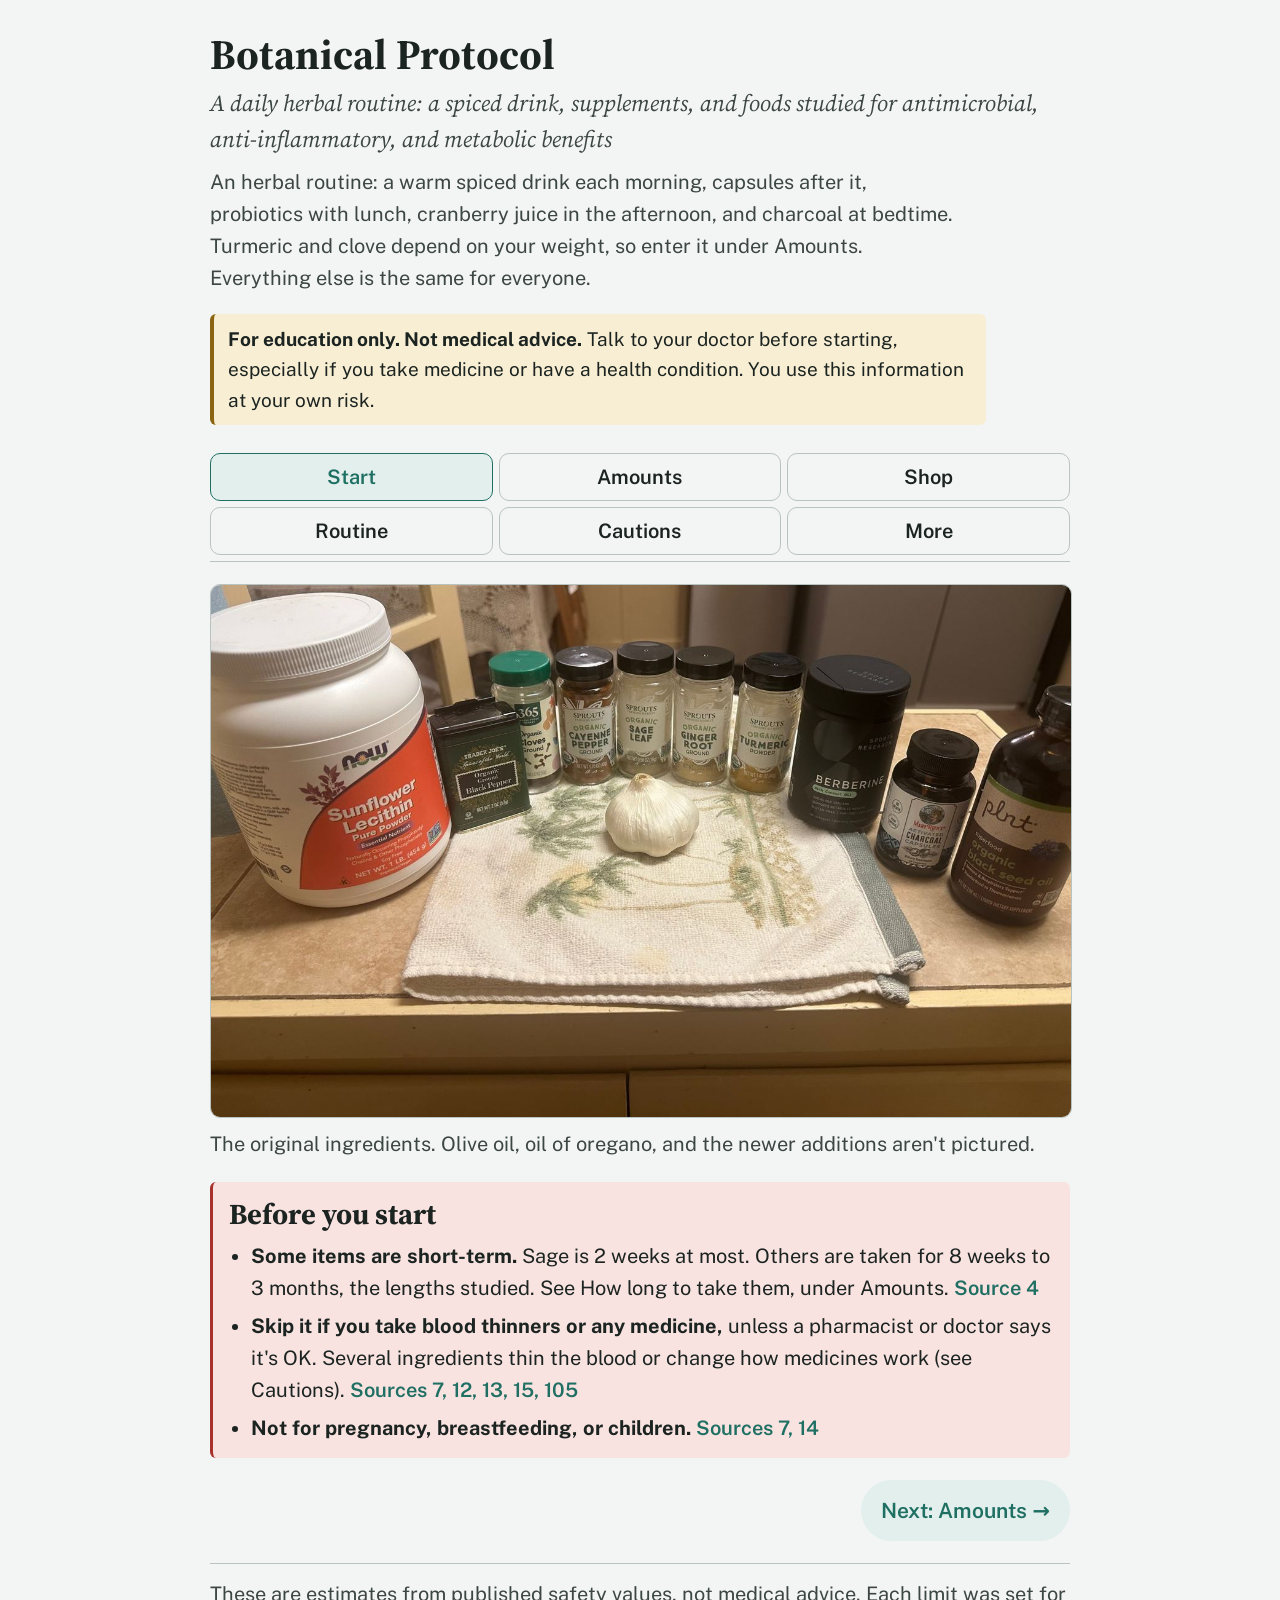
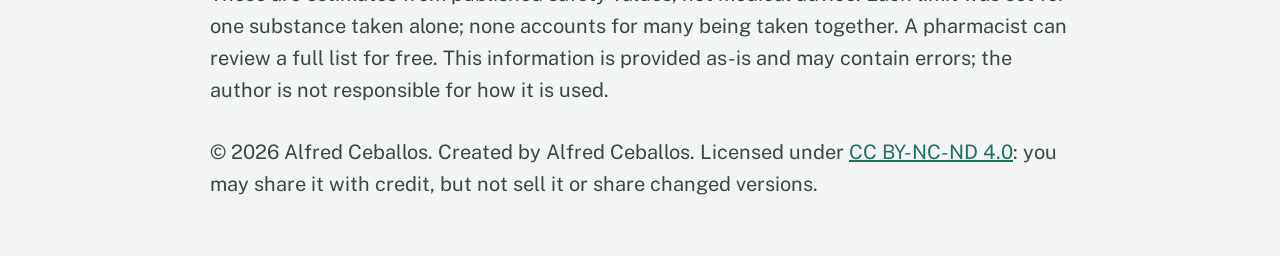
==== commit b1f5c4bf: "Round-2 fixes: olive oil, garlic step, morning drink, kettle, 1972 source, ajoene result, blood-thin" ====
--- a/large-text.html
+++ b/large-text.html
@@ -272,7 +272,7 @@
   <header style="display:grid;gap:8px">
     <h1>Botanical Protocol</h1>
     <p class="subtitle">A daily herbal routine: a spiced drink, supplements, and foods studied for antimicrobial, anti-inflammatory, and metabolic benefits</p>
-    <p class="lede">An herbal routine: a warm spiced drink once a day, capsules after it, probiotics with lunch, cranberry juice in the afternoon, and charcoal at bedtime. Turmeric and clove depend on your weight, so enter it under Amounts. Everything else is the same for everyone.</p>
+    <p class="lede">An herbal routine: a warm spiced drink each morning, capsules after it, probiotics with lunch, cranberry juice in the afternoon, and charcoal at bedtime. Turmeric and clove depend on your weight, so enter it under Amounts. Everything else is the same for everyone.</p>
     <p class="topnotice"><strong>For education only. Not medical advice.</strong> Talk to your doctor before starting, especially if you take medicine or have a health condition. You use this information at your own risk.</p>
   </header>
   <nav class="topnav" aria-label="Sections"><ul role="tablist"><li><a href="#start" data-tab="start" role="tab">Start</a></li><li><a href="#doses" data-tab="doses" role="tab">Amounts</a></li><li><a href="#buy" data-tab="buy" role="tab">Shop</a></li><li><a href="#instructions" data-tab="instructions" role="tab">Routine</a></li><li><a href="#cautions" data-tab="cautions" role="tab">Cautions</a></li><li><a href="#more" data-tab="more" role="tab">More</a></li></ul></nav>
@@ -383,7 +383,7 @@
   <section class="steps" id="instructions">
     <div style="display:grid;gap:4px">
       <h2>Your daily routine</h2>
-      <p class="lede">A warm drink once a day, then a few more items through the day. Take the drink with or without food.</p>
+      <p class="lede">A warm drink each morning, then a few more items through the day. Take the drink with or without food.</p>
     </div>
     <h3 class="stephead">Your day at a glance</h3>
     <ul class="dayplan">
@@ -399,8 +399,8 @@
       <li><strong>Crush the garlic.</strong> Crush 1 clove and let it sit for 10 minutes. Researchers suggest this wait lets more of garlic's active compounds form. <span class="cite">Source 18</span></li>
       <li><strong>Combine the powders.</strong> Put the powders and sunflower lecithin from your serving list in a cup.</li>
       <li><strong>Make the slurry.</strong> Add the olive (or coconut) oil and black seed oil with a splash of the warm water. Stir into a smooth paste.</li>
-      <li><strong>Add warm water.</strong> Pour in the rest of about 1 cup of warm water, ideally from a tea kettle, at about 100°F (38°C). It should feel warm, not hot, on your wrist. Stir well.</li>
-      <li><strong>Add the garlic.</strong> Chop the rested garlic and stir it into the warm drink.</li>
+      <li><strong>Add warm water.</strong> Pour in the rest of about 1 cup of warm water, at about 100°F (38°C). If you heat it in a kettle, let it cool or mix in cold water first, since a kettle boils it. It should feel warm, not hot, on your wrist. Stir well.</li>
+      <li><strong>Add the garlic.</strong> Stir the crushed, rested garlic into the warm drink.</li>
       <li><strong>Drink right away.</strong> Stir as you drink, since the powders sink quickly.</li>
     </ol>
     <h3 class="stephead">The rest of the day</h3>
@@ -465,7 +465,7 @@
       <div class="rcard">
         <h3>Berberine</h3>
         <ul class="rlist">
-          <li><span class="topic">Parasites</span><span class="chip ok">Human</span><span class="finding">Two early non-randomized studies (1972, 1975) reported activity against <i>Giardia</i>, a gut parasite. A later review rated the giardiasis research overall as very poor quality. <a class="src" href="https://pubmed.ncbi.nlm.nih.gov/1096596/" target="_blank" rel="noopener">Source 32</a></span></li>
+          <li><span class="topic">Parasites</span><span class="chip ok">Human</span><span class="finding">Two early non-randomized studies (1972, 1975) reported activity against <i>Giardia</i>, a gut parasite. A later review rated the giardiasis research overall as very poor quality. <a class="src" href="https://pubmed.ncbi.nlm.nih.gov/1096596/" target="_blank" rel="noopener">Source 32</a> <a class="src" href="https://indianmedicine.eldoc.ub.rug.nl/37953/" target="_blank" rel="noopener">Source 150</a></span></li>
           <li><span class="topic">Parasites</span><span class="chip none">Lab</span><span class="finding">Damaged <i>Giardia</i>, <i>Entamoeba</i>, and <i>Trichomonas</i> parasites in lab cultures. <a class="src" href="https://pubmed.ncbi.nlm.nih.gov/1796883/" target="_blank" rel="noopener">Source 33</a></span></li>
           <li><span class="topic">Viruses</span><span class="chip near">Animal</span><span class="finding">Reduced flu virus in infected mice and in cell cultures. <a class="src" href="https://pubmed.ncbi.nlm.nih.gov/21660679/" target="_blank" rel="noopener">Source 34</a></span></li>
           <li><span class="topic">Bacteria</span><span class="chip ok">Human</span><span class="finding">Randomized trial, 165 adults: a single 400 mg dose reduced stool volume in <i>E. coli</i> diarrhea. The effect on cholera was slight. <a class="src" href="https://pubmed.ncbi.nlm.nih.gov/3549923/" target="_blank" rel="noopener">Source 35</a></span></li>
@@ -491,7 +491,7 @@
           <li><span class="topic">Viruses</span><span class="chip ok">Human</span><span class="finding">Cochrane review: one trial (146 people). Not enough evidence that garlic prevents or treats colds. <a class="src" href="https://primarycare.cochrane.org/sites/primarycare.cochrane.org/files/public/uploads/pearls/206_Insufficient%20evidence%20for%20garlic%20in%20prevention%20or%20treatment%20of%20the%20common%20cold.pdf" target="_blank" rel="noopener">Source 44</a></span></li>
           <li><span class="topic">Bacteria</span><span class="chip ok">Human</span><span class="finding">Garlic alone did not clear <i>H. pylori</i> in a human trial. <a class="src" href="https://pubmed.ncbi.nlm.nih.gov/10235193/" target="_blank" rel="noopener">Source 45</a></span></li>
           <li><span class="topic">Bacteria</span><span class="chip ok">Human</span><span class="finding">Review of trials: allicin added to standard antibiotics for <i>H. pylori</i>. <a class="src" href="https://pubmed.ncbi.nlm.nih.gov/31660038/" target="_blank" rel="noopener">Source 46</a></span></li>
-          <li><span class="topic">Fungi</span><span class="chip ok">Human</span><span class="finding">As a skin cream, ajoene (a garlic compound) was tested against athlete's foot alongside the antifungal terbinafine. This was a cream, not garlic eaten. <a class="src" href="https://pubmed.ncbi.nlm.nih.gov/11050588/" target="_blank" rel="noopener">Source 47</a></span></li>
+          <li><span class="topic">Fungi</span><span class="chip ok">Human</span><span class="finding">As a skin cream for athlete's foot, ajoene (a garlic compound) cleared the fungus in 72% (0.6% cream) and 100% (1% cream) of soldiers who finished, vs 94% with the antifungal terbinafine. Only 47 of 70 finished. This was a cream, not garlic eaten. <a class="src" href="https://pubmed.ncbi.nlm.nih.gov/11050588/" target="_blank" rel="noopener">Source 47</a></span></li>
           <li><span class="topic">Biofilm</span><span class="chip ok">Human</span><span class="finding">Small pilot trial in cystic fibrosis: garlic capsules showed no clear benefit against <i>Pseudomonas</i>. <a class="src" href="https://pubmed.ncbi.nlm.nih.gov/20306535/" target="_blank" rel="noopener">Source 48</a></span></li>
           <li><span class="topic">Biofilm</span><span class="chip near">Animal</span><span class="finding">Garlic extract blocked bacterial signaling and helped mice clear <i>Pseudomonas</i> lung infections faster. <a class="src" href="https://pubmed.ncbi.nlm.nih.gov/16339933/" target="_blank" rel="noopener">Source 49</a></span></li>
         </ul>
@@ -711,6 +711,7 @@
     <summary>Check specific amounts</summary>
     <p class="note" style="margin-bottom:10px">Change any amount to see how it compares with its limit, with notes and sources for each ingredient.</p>
     <div class="summary" id="summary" style="margin-bottom:10px"><!--pre:summary--><span class="chip ok">4 within limit</span><span class="chip none">12 with no official limit</span><!--/pre:summary--></div>
+    <p class="alert" id="thinAlert" hidden style="margin-bottom:10px"></p>
   <section class="list" id="list" aria-label="Ingredients"><!--pre:list--><div class="lgrp">In the cup</div><div class="row">
       <div class="left">
         <div class="name">Turmeric powder</div>
@@ -865,7 +866,7 @@
         <div class="verdict"><span class="chip food">Food amount</span><span class="est">1.0 tbsp olive oil</span></div>
         <div class="lim">Normal food amount.</div>
         
-        <p class="note">Mostly unsaturated fat, with about 1 g of saturated fat per tbsp. It helps turmeric absorb just as well.</p>
+        <p class="note">Mostly unsaturated fat, with about 2 g of saturated fat per tbsp. It helps turmeric absorb just as well.</p>
         <a class="src" href="#sources" onclick="var d=document.getElementById('sources');d.open=true;d.scrollIntoView({behavior:'smooth'});return false;">Source 16, 17</a></div></div><div class="row">
       <div class="left">
         <div class="name">Black seed oil</div>
@@ -1057,7 +1058,7 @@
   </details>
 
   <details class="fold sources" id="sources">
-    <summary>Sources (149)</summary>
+    <summary>Sources (150)</summary>
     <ol>
       <li><a href="https://cris.unibo.it/handle/11585/91447" target="_blank" rel="noopener">EFSA (2010), re-evaluation of curcumin (E 100)</a>: ADI 3 mg/kg/day.</li>
       <li><a href="https://pubmed.ncbi.nlm.nih.gov/17044766" target="_blank" rel="noopener">Tayyem et al. (2006)</a>: pure turmeric powder averaged 3.14% curcumin.</li>
@@ -1090,7 +1091,7 @@
       <li><a href="https://cot.food.gov.uk/sites/default/files/2025-05/Statement%20on%20Ginger%20in%20the%20Maternal%20Diet_Final%20SO%20ACCV.pdf" target="_blank" rel="noopener">UK Committee on Toxicity (2025), statement on ginger</a>: no health-based limit for ginger; 1 g/day well tolerated in small studies; heartburn and other minor effects in about 25% at 1.95 g/day in one study.</li>
       <li><a href="https://www.bfr.bund.de/cm/349/high-capsaicin-levels-can-harbour-health-risks.pdf" target="_blank" rel="noopener">BfR (Germany), high capsaicin levels can harbour health risks</a>: burning, heartburn, and mild stomach pain can start around 0.5–1 mg capsaicin per person.</li>
       <li><a href="https://mobil.bfr.bund.de/cm/349/curcumin-in-food-supplements-acceptable-daily-intake-may-be-exceeded.pdf" target="_blank" rel="noopener">BfR (Germany), curcumin in food supplements</a>: piperine raises curcumin absorption, so the 3 mg/kg limit may need to be lowered for combinations.</li>
-      <li><a href="https://pubmed.ncbi.nlm.nih.gov/1096596/" target="_blank" rel="noopener">Use of berberine in treatment of giardiasis (1975)</a></li>
+      <li><a href="https://pubmed.ncbi.nlm.nih.gov/1096596/" target="_blank" rel="noopener">Gupte (1975), American Journal of Diseases of Children, use of berberine in treatment of giardiasis</a>: children given 10 mg/kg a day for 10 days.</li>
       <li><a href="https://pubmed.ncbi.nlm.nih.gov/1796883/" target="_blank" rel="noopener">In vitro effects of berberine sulphate on the growth and structure of Entamoeba histolytica, Giardia lamblia and Trichomonas vaginalis</a></li>
       <li><a href="https://pubmed.ncbi.nlm.nih.gov/21660679/" target="_blank" rel="noopener">In vivo and in vitro antiviral effects of berberine on influenza virus</a></li>
       <li><a href="https://pubmed.ncbi.nlm.nih.gov/3549923/" target="_blank" rel="noopener">Rabbani et al. (1987), Randomized controlled trial of berberine sulfate therapy for diarrhea due to enterotoxigenic E. coli and Vibrio cholerae</a></li>
@@ -1105,7 +1106,7 @@
       <li><a href="https://primarycare.cochrane.org/sites/primarycare.cochrane.org/files/public/uploads/pearls/206_Insufficient%20evidence%20for%20garlic%20in%20prevention%20or%20treatment%20of%20the%20common%20cold.pdf" target="_blank" rel="noopener">Cochrane review summary: insufficient evidence for garlic in prevention or treatment of the common cold</a></li>
       <li><a href="https://pubmed.ncbi.nlm.nih.gov/10235193/" target="_blank" rel="noopener">Graham et al. (1999), Garlic or jalapeño peppers for treatment of Helicobacter pylori infection</a></li>
       <li><a href="https://pubmed.ncbi.nlm.nih.gov/31660038/" target="_blank" rel="noopener">Allicin as add-on therapy for Helicobacter pylori infection: a systematic review and meta-analysis</a></li>
-      <li><a href="https://pubmed.ncbi.nlm.nih.gov/11050588/" target="_blank" rel="noopener">Ledezma et al. (2000), Efficacy of ajoene in the treatment of tinea pedis: a double-blind comparative study with terbinafine</a></li>
+      <li><a href="https://pubmed.ncbi.nlm.nih.gov/11050588/" target="_blank" rel="noopener">Ledezma et al. (2000), Efficacy of ajoene in the treatment of tinea pedis: a double-blind comparative study with terbinafine</a>: fungus cleared 60 days after a week of treatment in 72% (0.6% ajoene), 100% (1% ajoene), and 94% (1% terbinafine).</li>
       <li><a href="https://pubmed.ncbi.nlm.nih.gov/20306535/" target="_blank" rel="noopener">Smyth et al. (2010), Garlic as an inhibitor of Pseudomonas aeruginosa quorum sensing in cystic fibrosis: a pilot randomized controlled trial</a></li>
       <li><a href="https://pubmed.ncbi.nlm.nih.gov/16339933/" target="_blank" rel="noopener">Bjarnsholt et al. (2005), Garlic blocks quorum sensing and promotes rapid clearing of pulmonary Pseudomonas aeruginosa infections</a></li>
       <li><a href="https://pubmed.ncbi.nlm.nih.gov/21272580" target="_blank" rel="noopener">Anti-Giardia activity of Syzygium aromaticum essential oil and eugenol</a></li>
@@ -1208,6 +1209,7 @@
       <li><a href="https://journals.viamedica.pl/clinical_diabetology/article/view/96910" target="_blank" rel="noopener">Yousefi et al. (2023), Clinical Diabetology, propolis and blood sugar control in type 2 diabetes</a>: 1,500 mg a day for 8 weeks.</li>
       <li><a href="https://www.endocrine-abstracts.org/ea/0063/ea0063P585" target="_blank" rel="noopener">Zaeemzadeh et al. (2019), Endocrine Abstracts, propolis in type 2 diabetes</a>: 1,000 mg a day for 90 days; 94 patients.</li>
       <li><a href="https://www.nutraingredients.com/Article/2013/08/23/Probiotics-may-not-prevent-Crohn-s-disease-relapse-RCT-data" target="_blank" rel="noopener">Bourreille et al. (2013), Clinical Gastroenterology and Hepatology, Saccharomyces boulardii and relapse of Crohn's disease (as reported by NutraIngredients)</a>: 1 year of follow-up; safe and well tolerated, though it did not prevent relapse.</li>
+      <li><a href="https://indianmedicine.eldoc.ub.rug.nl/37953/" target="_blank" rel="noopener">Choudhry, Sabir and Bhide (1972), Indian Pediatrics 9(3):143–146, berberine in giardiasis</a> (listing only; full text not online).</li>
     </ol>
   </details>
 
@@ -1410,7 +1412,7 @@
         return { status: "food", label: "Food amount", est: `${fmt(amt)} tbsp ${olive ? "olive oil" : "coconut oil"}`,
           limit: `Normal food amount.`,
           note: olive
-            ? `Mostly unsaturated fat, with about 1 g of saturated fat per tbsp. It helps turmeric absorb just as well.`
+            ? `Mostly unsaturated fat, with about 2 g of saturated fat per tbsp. It helps turmeric absorb just as well.`
             : `Mostly saturated fat: about 13 g per tbsp, nearly two-thirds of the 20 g daily value on US food labels.`, src: "16, 17" };
       }
       case "charcoal": {
@@ -1563,7 +1565,7 @@
       const amt = parseFloat($("#in-" + it.id).value) || 0;
       const r = compute(it, amt, W);
       if (amt > 0 && counts[r.status] !== undefined) counts[r.status]++;
-      if (it.thin && amt > 0) thin.push(it.name.replace(" powder", "").toLowerCase());
+      if (it.thin && amt > 0) thin.push(it.name.replace(" powder", "").replace(", pure", "").toLowerCase());
       $("#out-" + it.id).innerHTML = `
         <div class="verdict">${CHIP(r.status, r.label)}<span class="est">${r.est}</span></div>
         <div class="lim">${r.limit}</div>
@@ -1582,7 +1584,7 @@
     if (a) {
     if (thin.length >= 2) {
       a.hidden = false;
-      a.innerHTML = `<strong>${thin.length} blood-thinning ingredients together:</strong> ${thin.join(", ")}. Each is mild alone, but the effects add up. Mention this before any surgery or dental work. <span class="cite">Sources 12, 13, 15</span>`;
+      a.innerHTML = `<strong>${thin.length} blood-thinning ingredients together:</strong> ${thin.join(", ")}. Each is mild alone, but the effects add up. Mention this before any surgery or dental work, and ask a pharmacist first if you take a blood thinner. <span class="cite">Sources 12, 13, 15, 105</span>`;
     } else a.hidden = true;
     }
   }
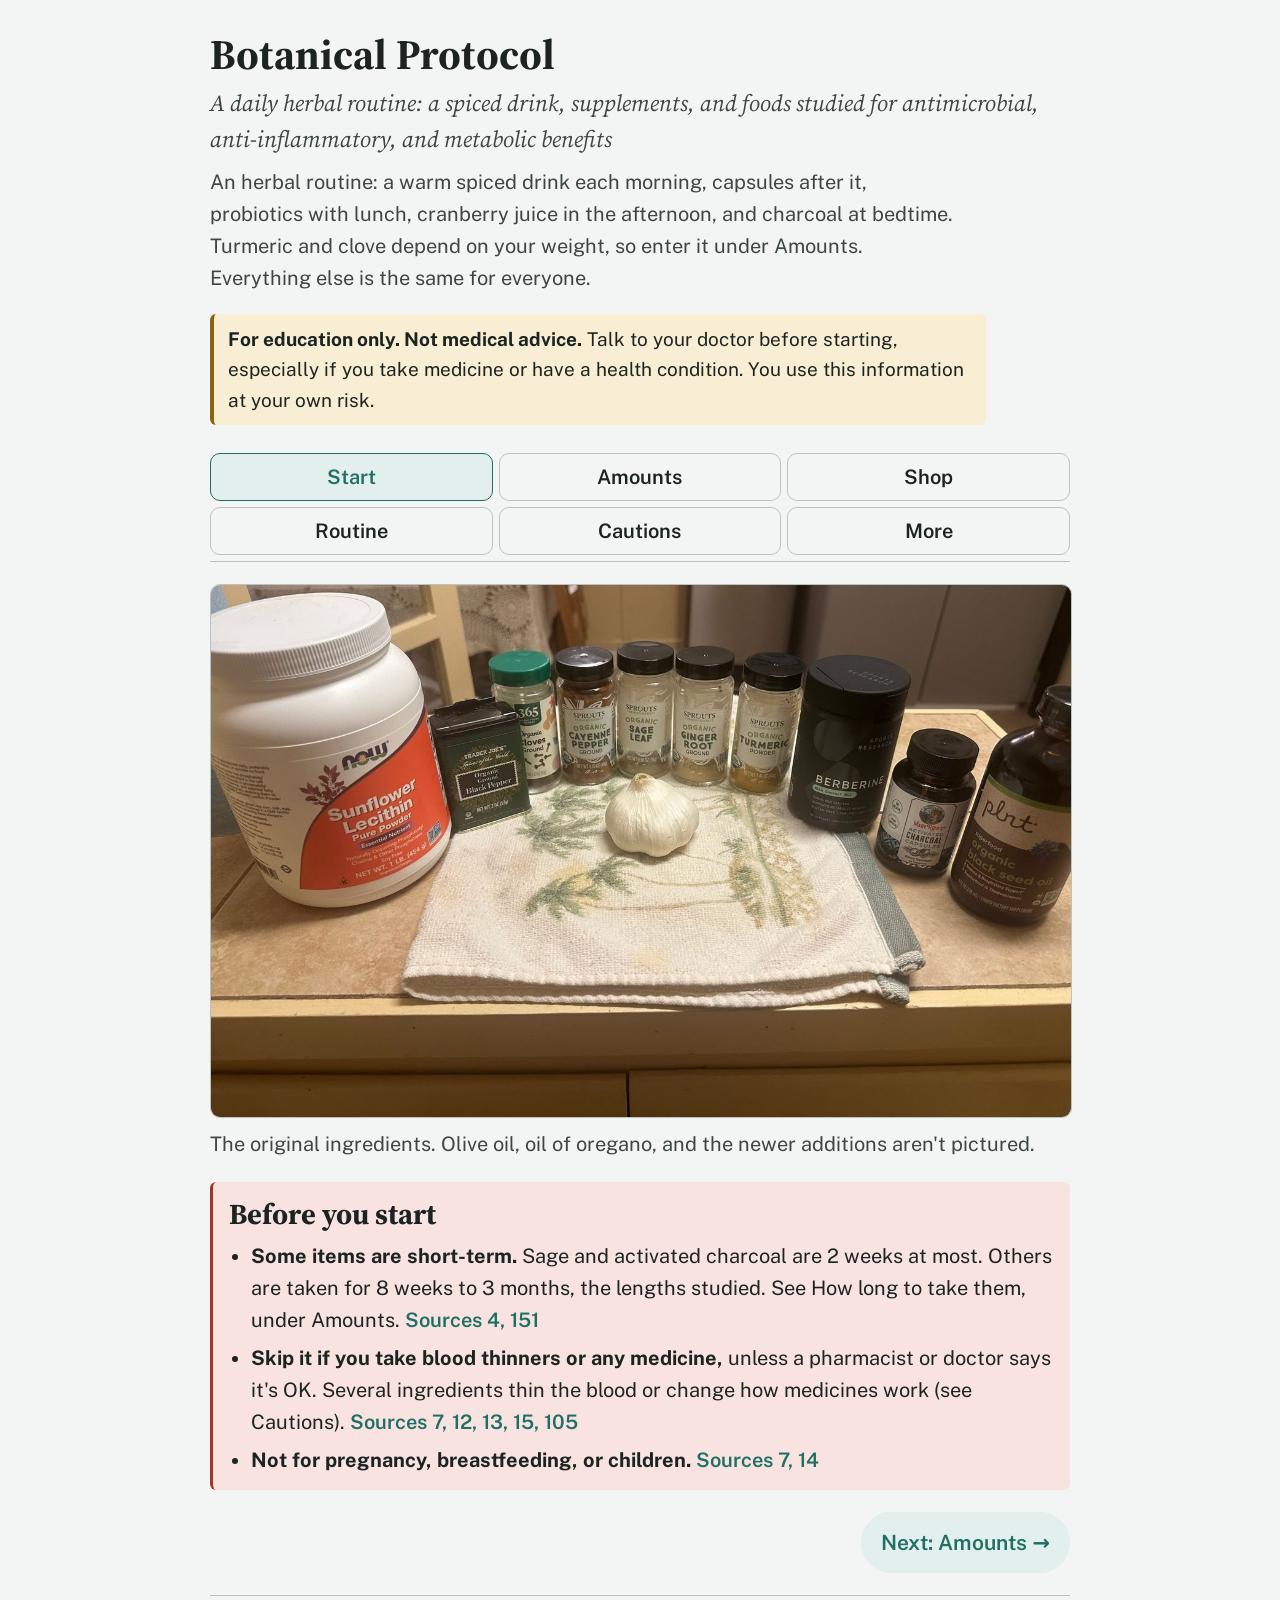
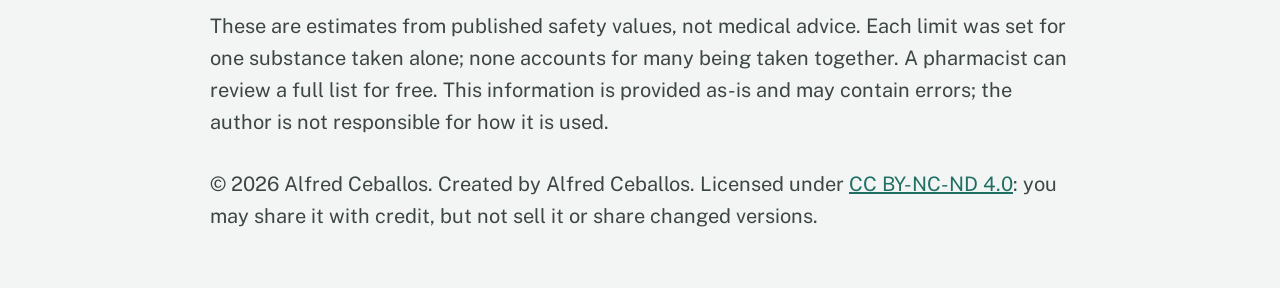
==== commit ed16a3c5: "Chop garlic after crushing; activated charcoal 2 weeks at most (Health Canada) Co-Authored-By: Claud" ====
--- a/large-text.html
+++ b/large-text.html
@@ -284,7 +284,7 @@
   <section class="before" id="start" aria-label="Before you start">
     <h2>Before you start</h2>
     <ul>
-      <li><strong>Some items are short-term.</strong> Sage is 2 weeks at most. Others are taken for 8 weeks to 3 months, the lengths studied. See How long to take them, under Amounts. <span class="cite">Source 4</span></li>
+      <li><strong>Some items are short-term.</strong> Sage and activated charcoal are 2 weeks at most. Others are taken for 8 weeks to 3 months, the lengths studied. See How long to take them, under Amounts. <span class="cite">Sources 4, 151</span></li>
       <li><strong>Skip it if you take blood thinners or any medicine,</strong> unless a pharmacist or doctor says it's OK. Several ingredients thin the blood or change how medicines work (see Cautions). <span class="cite">Sources 7, 12, 13, 15, 105</span></li>
       <li><strong>Not for pregnancy, breastfeeding, or children.</strong> <span class="cite">Sources 7, 14</span></li>
     </ul>
@@ -312,11 +312,11 @@
   </section>
   <section class="limits" aria-label="Your daily amounts">
     <h3>Your daily amounts</h3>
-    <div class="tablewrap"><div id="limits"><!--pre:limits--><h4>Ingredients with a limit</h4><p class="note">Based on the weight above. Maximums assume the strongest spice, so they stay safe whatever the strength of your jar, and are rounded down to real spoon sizes. The suggested amount never goes above the maximum.</p><table class="ltable lt3"><thead><tr><th>Ingredient</th><th>Suggested daily amount</th><th>Daily maximum</th></tr></thead><tbody><tr class="grp"><th colspan="3">In the cup</th></tr><tr><td>Turmeric <span class="cite">1, 2, 31</span></td><td><strong>1 tsp</strong></td><td><strong>1¼ tsp</strong><div class="sub">changes with your weight; black pepper boosts absorption, so this limit may need to be lower when they're combined</div></td></tr><tr><td>Clove <span class="cite">3, 25</span></td><td><strong>¼ tsp</strong></td><td><strong>½ tsp</strong><div class="sub">changes with your weight</div></td></tr><tr><td>Sage <span class="tag">Short-term</span> <span class="cite">4, 5</span></td><td><strong>⅛ tsp</strong></td><td><strong>¼ tsp</strong><div class="sub">2 weeks at most</div></td></tr></tbody></table><h4>Ingredients without an official limit</h4><p class="note">No official limit exists for these, so these are reasonable amounts, not limits. Times like “Up to 3 months” show how long studies lasted. They're not safety limits.</p><table class="ltable"><thead><tr><th>Ingredient</th><th>Suggested daily amount</th></tr></thead><tbody><tr class="grp"><th colspan="2">In the cup</th></tr><tr><td>Black pepper <span class="cite">6</span></td><td><strong>½ tsp</strong><div class="sub">normal food amount; boosts turmeric absorption</div></td></tr><tr><td>Cayenne <span class="cite">10, 30</span></td><td><strong>⅛–¼ tsp</strong><div class="sub">start with ⅛ tsp; burning or heartburn can start around ¼ tsp in sensitive people</div></td></tr><tr><td>Ginger <span class="cite">29</span></td><td><strong>½ tsp</strong><div class="sub">about 1 g, well tolerated in studies; heartburn became more common around 2 g a day</div></td></tr><tr><td>Thyme <span class="cite">26, 107, 109</span></td><td><strong>¾ tsp</strong><div class="sub">about 1 g; well below the European Medicines Agency's thyme tea amount (1–2 g, 3–4 times a day)</div></td></tr><tr><td>Sunflower lecithin <span class="cite">27</span></td><td><strong>1 tbsp</strong><div class="sub">food amount</div></td></tr><tr><td>Olive or coconut oil <span class="cite">17</span></td><td><strong>1 tbsp</strong><div class="sub">food amount</div></td></tr><tr><td>Black seed oil <span class="cite">8, 28</span></td><td><strong>1 tsp</strong><div class="sub">about 5 mL; the amount used in an 8-week trial</div></td></tr><tr><td>Garlic <span class="cite">12</span></td><td><strong>1 clove</strong><div class="sub">food amount</div></td></tr><tr class="grp"><th colspan="2">Right after the drink</th></tr><tr><td>Berberine <span class="tag">Up to 3 months</span> <span class="cite">7, 97, 143, 144</span></td><td><strong>1,000 mg</strong><div class="sub">two 500 mg capsules at once; within the 900–1,500 mg a day used in most trials. Acts like a medicine: drug-like effects begin at about 400 mg. No toxicity limit has been set for pure berberine; Europe's food safety agency (2026 draft) said no safe amount can be set yet</div></td></tr><tr><td>Oregano oil <span class="cite">9, 96</span></td><td><strong>Follow the label</strong><div class="sub">strength varies by brand; some also contain black seed oil and ginger, which add to the drink's amounts</div></td></tr><tr><td>Propolis <span class="tag">Up to 12 weeks</span> <span class="cite">132, 145, 146, 147, 148</span></td><td><strong>1 serving</strong><div class="sub">follow the label (the product used here: 2 mL with 1,220 mg of liquid extract). No toxicity limit set; studies used 400–1,500 mg a day of powder or dry extract for 8 to 12 weeks. Check with a health care practitioner after 4 weeks</div></td></tr><tr><td>Papaya seeds <span class="tag">Up to 8 weeks</span> <span class="cite">135</span></td><td><strong>10 g ground dried</strong><div class="sub">about 4 tsp (an estimate; weigh if you can), or roughly 20–30 g fresh seeds, for up to 8 weeks; the daily amount and length of a Kenyan trial</div></td></tr><tr class="grp"><th colspan="2">With lunch</th></tr><tr><td>S. boulardii <span class="tag">Up to 3 months</span> <span class="cite">114, 119, 149</span></td><td><strong>500 mg</strong><div class="sub">10 billion CFU. Its benefits were shown in shorter courses; a 1-year study found it safe and well tolerated. No toxicity limit set; Health Canada allows labels up to 30 billion CFU (about 1,500 mg) for diarrhea from antibiotics</div></td></tr><tr><td>Lactobacillus plantarum <span class="tag">Up to 12 weeks</span> <span class="cite">122, 124</span></td><td><strong>Follow the label</strong><div class="sub">for up to 12 weeks, the length of its cold trial; studies used 1–10 billion CFU a day. Results depend on the strain, so look for a named one, such as 299v</div></td></tr><tr><td>Pumpkin seeds <span class="cite">140</span></td><td><strong>Up to 20 g</strong><div class="sub">about 2½ tbsp shelled seeds; the European Medicines Agency's daily amount for pumpkin seed</div></td></tr><tr class="grp"><th colspan="2">Mid-afternoon</th></tr><tr><td>Cranberry juice <span class="cite">98, 99</span></td><td><strong>1 cup (8 oz)</strong><div class="sub">pure cranberry juice, no added sugar, no blends; the FDA's amount for urinary tract infections</div></td></tr><tr class="grp"><th colspan="2">At bedtime</th></tr><tr><td>Activated charcoal <span class="tag">Short-term</span> <span class="cite">19, 20</span></td><td><strong>Follow the label</strong><div class="sub">at least 2 hours from other doses</div></td></tr></tbody></table><!--/pre:limits--></div></div>
+    <div class="tablewrap"><div id="limits"><!--pre:limits--><h4>Ingredients with a limit</h4><p class="note">Based on the weight above. Maximums assume the strongest spice, so they stay safe whatever the strength of your jar, and are rounded down to real spoon sizes. The suggested amount never goes above the maximum.</p><table class="ltable lt3"><thead><tr><th>Ingredient</th><th>Suggested daily amount</th><th>Daily maximum</th></tr></thead><tbody><tr class="grp"><th colspan="3">In the cup</th></tr><tr><td>Turmeric <span class="cite">1, 2, 31</span></td><td><strong>1 tsp</strong></td><td><strong>1¼ tsp</strong><div class="sub">changes with your weight; black pepper boosts absorption, so this limit may need to be lower when they're combined</div></td></tr><tr><td>Clove <span class="cite">3, 25</span></td><td><strong>¼ tsp</strong></td><td><strong>½ tsp</strong><div class="sub">changes with your weight</div></td></tr><tr><td>Sage <span class="tag">Short-term</span> <span class="cite">4, 5</span></td><td><strong>⅛ tsp</strong></td><td><strong>¼ tsp</strong><div class="sub">2 weeks at most</div></td></tr></tbody></table><h4>Ingredients without an official limit</h4><p class="note">No official limit exists for these, so these are reasonable amounts, not limits. Times like “Up to 3 months” show how long studies lasted. They're not safety limits.</p><table class="ltable"><thead><tr><th>Ingredient</th><th>Suggested daily amount</th></tr></thead><tbody><tr class="grp"><th colspan="2">In the cup</th></tr><tr><td>Black pepper <span class="cite">6</span></td><td><strong>½ tsp</strong><div class="sub">normal food amount; boosts turmeric absorption</div></td></tr><tr><td>Cayenne <span class="cite">10, 30</span></td><td><strong>⅛–¼ tsp</strong><div class="sub">start with ⅛ tsp; burning or heartburn can start around ¼ tsp in sensitive people</div></td></tr><tr><td>Ginger <span class="cite">29</span></td><td><strong>½ tsp</strong><div class="sub">about 1 g, well tolerated in studies; heartburn became more common around 2 g a day</div></td></tr><tr><td>Thyme <span class="cite">26, 107, 109</span></td><td><strong>¾ tsp</strong><div class="sub">about 1 g; well below the European Medicines Agency's thyme tea amount (1–2 g, 3–4 times a day)</div></td></tr><tr><td>Sunflower lecithin <span class="cite">27</span></td><td><strong>1 tbsp</strong><div class="sub">food amount</div></td></tr><tr><td>Olive or coconut oil <span class="cite">17</span></td><td><strong>1 tbsp</strong><div class="sub">food amount</div></td></tr><tr><td>Black seed oil <span class="cite">8, 28</span></td><td><strong>1 tsp</strong><div class="sub">about 5 mL; the amount used in an 8-week trial</div></td></tr><tr><td>Garlic <span class="cite">12</span></td><td><strong>1 clove</strong><div class="sub">food amount</div></td></tr><tr class="grp"><th colspan="2">Right after the drink</th></tr><tr><td>Berberine <span class="tag">Up to 3 months</span> <span class="cite">7, 97, 143, 144</span></td><td><strong>1,000 mg</strong><div class="sub">two 500 mg capsules at once; within the 900–1,500 mg a day used in most trials. Acts like a medicine: drug-like effects begin at about 400 mg. No toxicity limit has been set for pure berberine; Europe's food safety agency (2026 draft) said no safe amount can be set yet</div></td></tr><tr><td>Oregano oil <span class="cite">9, 96</span></td><td><strong>Follow the label</strong><div class="sub">strength varies by brand; some also contain black seed oil and ginger, which add to the drink's amounts</div></td></tr><tr><td>Propolis <span class="tag">Up to 12 weeks</span> <span class="cite">132, 145, 146, 147, 148</span></td><td><strong>1 serving</strong><div class="sub">follow the label (the product used here: 2 mL with 1,220 mg of liquid extract). No toxicity limit set; studies used 400–1,500 mg a day of powder or dry extract for 8 to 12 weeks. Check with a health care practitioner after 4 weeks</div></td></tr><tr><td>Papaya seeds <span class="tag">Up to 8 weeks</span> <span class="cite">135</span></td><td><strong>10 g ground dried</strong><div class="sub">about 4 tsp (an estimate; weigh if you can), or roughly 20–30 g fresh seeds, for up to 8 weeks; the daily amount and length of a Kenyan trial</div></td></tr><tr class="grp"><th colspan="2">With lunch</th></tr><tr><td>S. boulardii <span class="tag">Up to 3 months</span> <span class="cite">114, 119, 149</span></td><td><strong>500 mg</strong><div class="sub">10 billion CFU. Its benefits were shown in shorter courses; a 1-year study found it safe and well tolerated. No toxicity limit set; Health Canada allows labels up to 30 billion CFU (about 1,500 mg) for diarrhea from antibiotics</div></td></tr><tr><td>Lactobacillus plantarum <span class="tag">Up to 12 weeks</span> <span class="cite">122, 124</span></td><td><strong>Follow the label</strong><div class="sub">for up to 12 weeks, the length of its cold trial; studies used 1–10 billion CFU a day. Results depend on the strain, so look for a named one, such as 299v</div></td></tr><tr><td>Pumpkin seeds <span class="cite">140</span></td><td><strong>Up to 20 g</strong><div class="sub">about 2½ tbsp shelled seeds; the European Medicines Agency's daily amount for pumpkin seed</div></td></tr><tr class="grp"><th colspan="2">Mid-afternoon</th></tr><tr><td>Cranberry juice <span class="cite">98, 99</span></td><td><strong>1 cup (8 oz)</strong><div class="sub">pure cranberry juice, no added sugar, no blends; the FDA's amount for urinary tract infections</div></td></tr><tr class="grp"><th colspan="2">At bedtime</th></tr><tr><td>Activated charcoal <span class="tag">Short-term</span> <span class="cite">19, 20, 151</span></td><td><strong>Follow the label</strong><div class="sub">at least 2 hours from other doses, for 2 weeks at most; Health Canada allows up to 4 g a day</div></td></tr></tbody></table><!--/pre:limits--></div></div>
   </section>
   <section class="limits" id="howlong" aria-label="How long to take them">
     <h3>How long to take them</h3>
-    <p class="note">Sage's 2 weeks is an official limit. The other time spans are how long people took them in studies; safety beyond that hasn't been studied.</p>
+    <p class="note">The 2 weeks for sage and charcoal are official limits. The other time spans are how long people took them in studies; safety beyond that hasn't been studied.</p>
     <div class="tablewrap"><table class="ltable lthow"><thead><tr><th>Ingredient</th><th>How long</th></tr></thead><tbody>
       <tr><td>Sage <span class="cite">4</span></td><td><strong>2 weeks at most</strong><div class="sub">an official limit</div></td></tr>
       <tr><td>Berberine <span class="cite">7, 143, 144</span></td><td><strong>Up to 3 months</strong><div class="sub">the length most human trials tested. Talk to a doctor about longer use. It acts like a medicine at this dose (see Cautions).</div></td></tr>
@@ -324,7 +324,7 @@
       <tr><td>Papaya seeds <span class="cite">135, 137</span></td><td><strong>Up to 8 weeks</strong><div class="sub">the length of the Kenyan trial</div></td></tr>
       <tr><td>S. boulardii <span class="cite">114, 149</span></td><td><strong>Up to 3 months</strong><div class="sub">its benefits were shown in shorter courses; a 1-year study found it safe and well tolerated</div></td></tr>
       <tr><td>Lactobacillus plantarum <span class="cite">122</span></td><td><strong>Up to 12 weeks</strong><div class="sub">the length of its cold trial</div></td></tr>
-      <tr><td>Activated charcoal <span class="cite">19, 20</span></td><td><strong>Short-term</strong><div class="sub">an emergency medicine that can also stop medicines from being absorbed</div></td></tr>
+      <tr><td>Activated charcoal <span class="cite">19, 20, 151</span></td><td><strong>2 weeks at most</strong><div class="sub">Health Canada's limit for charcoal products, unless a doctor says otherwise. It can also stop medicines from being absorbed.</div></td></tr>
     </tbody></table></div>
   </section>
   </section>
@@ -400,7 +400,7 @@
       <li><strong>Combine the powders.</strong> Put the powders and sunflower lecithin from your serving list in a cup.</li>
       <li><strong>Make the slurry.</strong> Add the olive (or coconut) oil and black seed oil with a splash of the warm water. Stir into a smooth paste.</li>
       <li><strong>Add warm water.</strong> Pour in the rest of about 1 cup of warm water, at about 100°F (38°C). If you heat it in a kettle, let it cool or mix in cold water first, since a kettle boils it. It should feel warm, not hot, on your wrist. Stir well.</li>
-      <li><strong>Add the garlic.</strong> Stir the crushed, rested garlic into the warm drink.</li>
+      <li><strong>Add the garlic.</strong> Chop the crushed, rested garlic into small pieces so it's easy to drink, then stir it into the warm drink.</li>
       <li><strong>Drink right away.</strong> Stir as you drink, since the powders sink quickly.</li>
     </ol>
     <h3 class="stephead">The rest of the day</h3>
@@ -409,7 +409,7 @@
       <li><strong>Papaya seeds, for up to 8 weeks.</strong> Blend 10 g of ground dried seeds (about 4 tsp, an estimate; weigh if you can) or roughly 20 to 30 g of fresh, moist seeds into a smoothie in the morning, away from the probiotics. Stop after 8 weeks at most. <span class="cite">Source 135</span></li>
       <li><strong>With lunch, take the probiotics.</strong> At least 4 hours after the drink, swallow the S. boulardii and Lactobacillus plantarum capsules whole with a meal. A meal with some fat and fiber helps them survive, for example beans, oats, onions, or a banana with peanut butter. Eat the pumpkin seeds plain, in a smoothie, or as a snack. No study has tested these herbs with probiotics, so they're kept at least 4 hours apart to be safe. <span class="cite">Sources 128, 140</span></li>
       <li><strong>Mid-afternoon, drink the cranberry juice.</strong> One cup (8 oz) of pure cranberry juice, at least 2 hours before the bedtime charcoal. <span class="cite">Source 98</span></li>
-      <li><strong>At bedtime, take the charcoal.</strong> Swallow the activated charcoal capsules with a full glass of water. Keep them at least 2 hours away from the morning dose, the lunch capsules, the cranberry juice, and any medicines, since charcoal can stop them from being absorbed. <span class="cite">Sources 19, 20</span></li>
+      <li><strong>At bedtime, take the charcoal.</strong> Swallow the activated charcoal capsules with a full glass of water. Keep them at least 2 hours away from the morning dose, the lunch capsules, the cranberry juice, and any medicines, since charcoal can stop them from being absorbed. Stop after 2 weeks unless a doctor says otherwise. <span class="cite">Sources 19, 20, 151</span></li>
     </ol>
   </section>
   </div>
@@ -1029,10 +1029,10 @@
       </div>
       <div class="right" id="out-charcoal" aria-live="polite">
         <div class="verdict"><span class="chip none">No official limit</span><span class="est">950 mg at bedtime</span></div>
-        <div class="lim">No daily limit set. Medical use is as an emergency poisoning treatment, at much larger doses.</div>
+        <div class="lim">No toxicity limit set. Health Canada's standard for charcoal products: up to 4 g a day, for 2 weeks at most unless a doctor says otherwise. Medical use is as an emergency poisoning treatment, at much larger doses.</div>
         
         <p class="note">Take it at least 2 hours apart from the morning dose and any medicines. Turns stools black and can cause constipation, so drink a full glass of water.</p>
-        <a class="src" href="#sources" onclick="var d=document.getElementById('sources');d.open=true;d.scrollIntoView({behavior:'smooth'});return false;">Source 19, 20</a></div></div><!--/pre:list--></section>
+        <a class="src" href="#sources" onclick="var d=document.getElementById('sources');d.open=true;d.scrollIntoView({behavior:'smooth'});return false;">Source 19, 20, 151</a></div></div><!--/pre:list--></section>
   </details>
 
   <details class="fold how">
@@ -1058,7 +1058,7 @@
   </details>
 
   <details class="fold sources" id="sources">
-    <summary>Sources (150)</summary>
+    <summary>Sources (151)</summary>
     <ol>
       <li><a href="https://cris.unibo.it/handle/11585/91447" target="_blank" rel="noopener">EFSA (2010), re-evaluation of curcumin (E 100)</a>: ADI 3 mg/kg/day.</li>
       <li><a href="https://pubmed.ncbi.nlm.nih.gov/17044766" target="_blank" rel="noopener">Tayyem et al. (2006)</a>: pure turmeric powder averaged 3.14% curcumin.</li>
@@ -1210,6 +1210,7 @@
       <li><a href="https://www.endocrine-abstracts.org/ea/0063/ea0063P585" target="_blank" rel="noopener">Zaeemzadeh et al. (2019), Endocrine Abstracts, propolis in type 2 diabetes</a>: 1,000 mg a day for 90 days; 94 patients.</li>
       <li><a href="https://www.nutraingredients.com/Article/2013/08/23/Probiotics-may-not-prevent-Crohn-s-disease-relapse-RCT-data" target="_blank" rel="noopener">Bourreille et al. (2013), Clinical Gastroenterology and Hepatology, Saccharomyces boulardii and relapse of Crohn's disease (as reported by NutraIngredients)</a>: 1 year of follow-up; safe and well tolerated, though it did not prevent relapse.</li>
       <li><a href="https://indianmedicine.eldoc.ub.rug.nl/37953/" target="_blank" rel="noopener">Choudhry, Sabir and Bhide (1972), Indian Pediatrics 9(3):143–146, berberine in giardiasis</a> (listing only; full text not online).</li>
+      <li><a href="https://www.canada.ca/en/health-canada/services/drugs-health-products/drug-products/applications-submissions/guidance-documents/nonprescription-drugs-labelling-standards/antiflatulents.html" target="_blank" rel="noopener">Health Canada, labelling standard for antiflatulents (gas relief)</a>: activated charcoal 0.5–1 g as needed, up to 4 g a day; no more than 2 weeks unless directed by a doctor; 2 hours apart from other medicines.</li>
     </ol>
   </details>
 
@@ -1420,8 +1421,8 @@
         const tot = isFinite(per) ? per * amt : NaN;
         return { status: "none", label: "No official limit",
           est: isFinite(tot) ? `${fmt(tot)} mg at bedtime` : `Enter mg per capsule`,
-          limit: `No daily limit set. Medical use is as an emergency poisoning treatment, at much larger doses.`,
-          note: `Take it at least 2 hours apart from the morning dose and any medicines. Turns stools black and can cause constipation, so drink a full glass of water.`, src: "19, 20" };
+          limit: `No toxicity limit set. Health Canada's standard for charcoal products: up to 4 g a day, for 2 weeks at most unless a doctor says otherwise. Medical use is as an emergency poisoning treatment, at much larger doses.`,
+          note: `Take it at least 2 hours apart from the morning dose and any medicines. Turns stools black and can cause constipation, so drink a full glass of water.`, src: "19, 20, 151" };
       }
       case "thyme": {
         const g = amt * 1.4;
@@ -1509,7 +1510,7 @@
       grp("Mid-afternoon"),
       row("Cranberry juice", "1 cup (8 oz)", "pure cranberry juice, no added sugar, no blends; the FDA's amount for urinary tract infections", "98, 99"),
       grp("At bedtime"),
-      row("Activated charcoal <span class='tag'>Short-term</span>", "Follow the label", "at least 2 hours from other doses", "19, 20")
+      row("Activated charcoal <span class='tag'>Short-term</span>", "Follow the label", "at least 2 hours from other doses, for 2 weeks at most; Health Canada allows up to 4 g a day", "19, 20, 151")
     ];
     return `<h4>Ingredients with a limit</h4><p class="note">Based on the weight above. Maximums assume the strongest spice, so they stay safe whatever the strength of your jar, and are rounded down to real spoon sizes. The suggested amount never goes above the maximum.</p><table class="ltable lt3"><thead><tr><th>Ingredient</th><th>Suggested daily amount</th><th>Daily maximum</th></tr></thead><tbody>${grp("In the cup", 3)}${max.join("")}</tbody></table><h4>Ingredients without an official limit</h4><p class="note">No official limit exists for these, so these are reasonable amounts, not limits. Times like \u201cUp to 3 months\u201d show how long studies lasted. They're not safety limits.</p>${table("Suggested daily amount", sug)}`;
   }
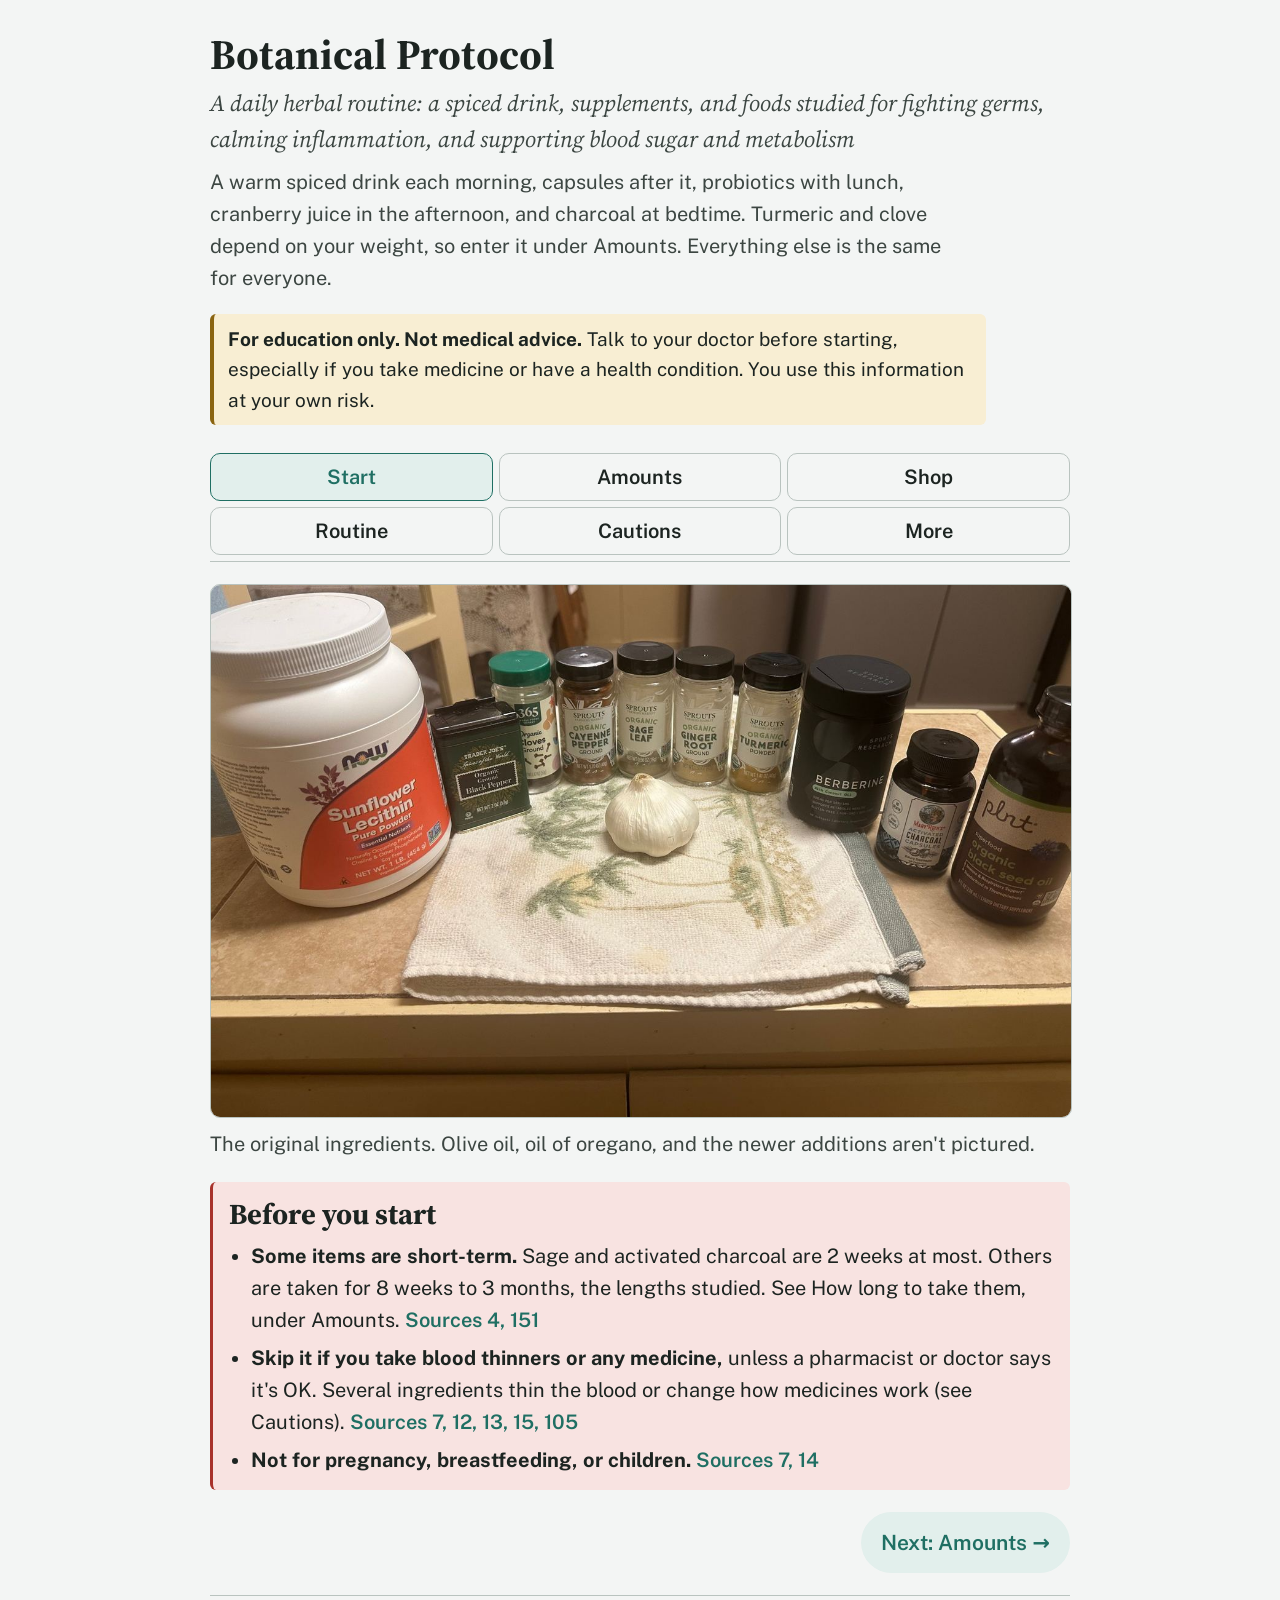
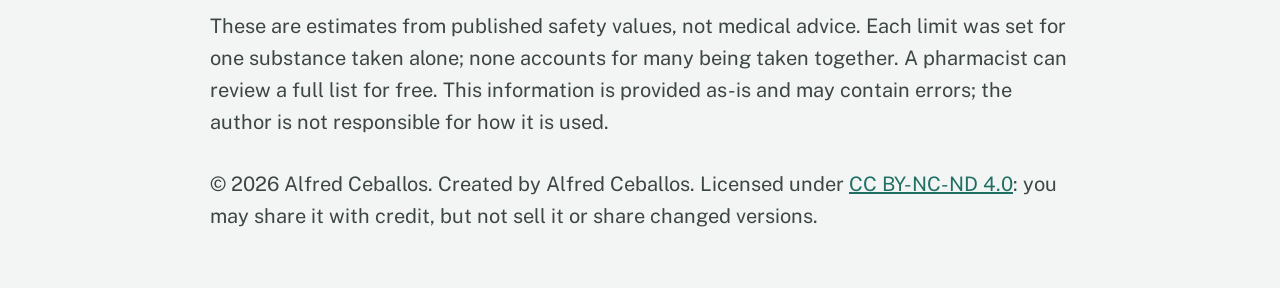
==== commit 9cb31197: "Plain-language subtitle, trim intro repeat, browser tab title is Botanical Protocol Co-Authored-By: " ====
--- a/large-text.html
+++ b/large-text.html
@@ -4,7 +4,7 @@
 <meta charset="utf-8">
 <meta name="viewport" content="width=device-width, initial-scale=1, viewport-fit=cover">
 <style>:root{padding-top:env(safe-area-inset-top,0px);padding-bottom:env(safe-area-inset-bottom,0px)}body{margin:0}img{max-width:100%}[hidden]{display:none!important}</style>
-<title>Botanical Protocol Large Text</title>
+<title>Botanical Protocol</title>
 <meta name="claude:viewport-fit-sides" content="cover">
 <link rel="preconnect" href="https://fonts.googleapis.com">
 <link rel="preconnect" href="https://fonts.gstatic.com" crossorigin>
@@ -271,8 +271,8 @@
 <div class="wrap">
   <header style="display:grid;gap:8px">
     <h1>Botanical Protocol</h1>
-    <p class="subtitle">A daily herbal routine: a spiced drink, supplements, and foods studied for antimicrobial, anti-inflammatory, and metabolic benefits</p>
-    <p class="lede">An herbal routine: a warm spiced drink each morning, capsules after it, probiotics with lunch, cranberry juice in the afternoon, and charcoal at bedtime. Turmeric and clove depend on your weight, so enter it under Amounts. Everything else is the same for everyone.</p>
+    <p class="subtitle">A daily herbal routine: a spiced drink, supplements, and foods studied for fighting germs, calming inflammation, and supporting blood sugar and metabolism</p>
+    <p class="lede">A warm spiced drink each morning, capsules after it, probiotics with lunch, cranberry juice in the afternoon, and charcoal at bedtime. Turmeric and clove depend on your weight, so enter it under Amounts. Everything else is the same for everyone.</p>
     <p class="topnotice"><strong>For education only. Not medical advice.</strong> Talk to your doctor before starting, especially if you take medicine or have a health condition. You use this information at your own risk.</p>
   </header>
   <nav class="topnav" aria-label="Sections"><ul role="tablist"><li><a href="#start" data-tab="start" role="tab">Start</a></li><li><a href="#doses" data-tab="doses" role="tab">Amounts</a></li><li><a href="#buy" data-tab="buy" role="tab">Shop</a></li><li><a href="#instructions" data-tab="instructions" role="tab">Routine</a></li><li><a href="#cautions" data-tab="cautions" role="tab">Cautions</a></li><li><a href="#more" data-tab="more" role="tab">More</a></li></ul></nav>
